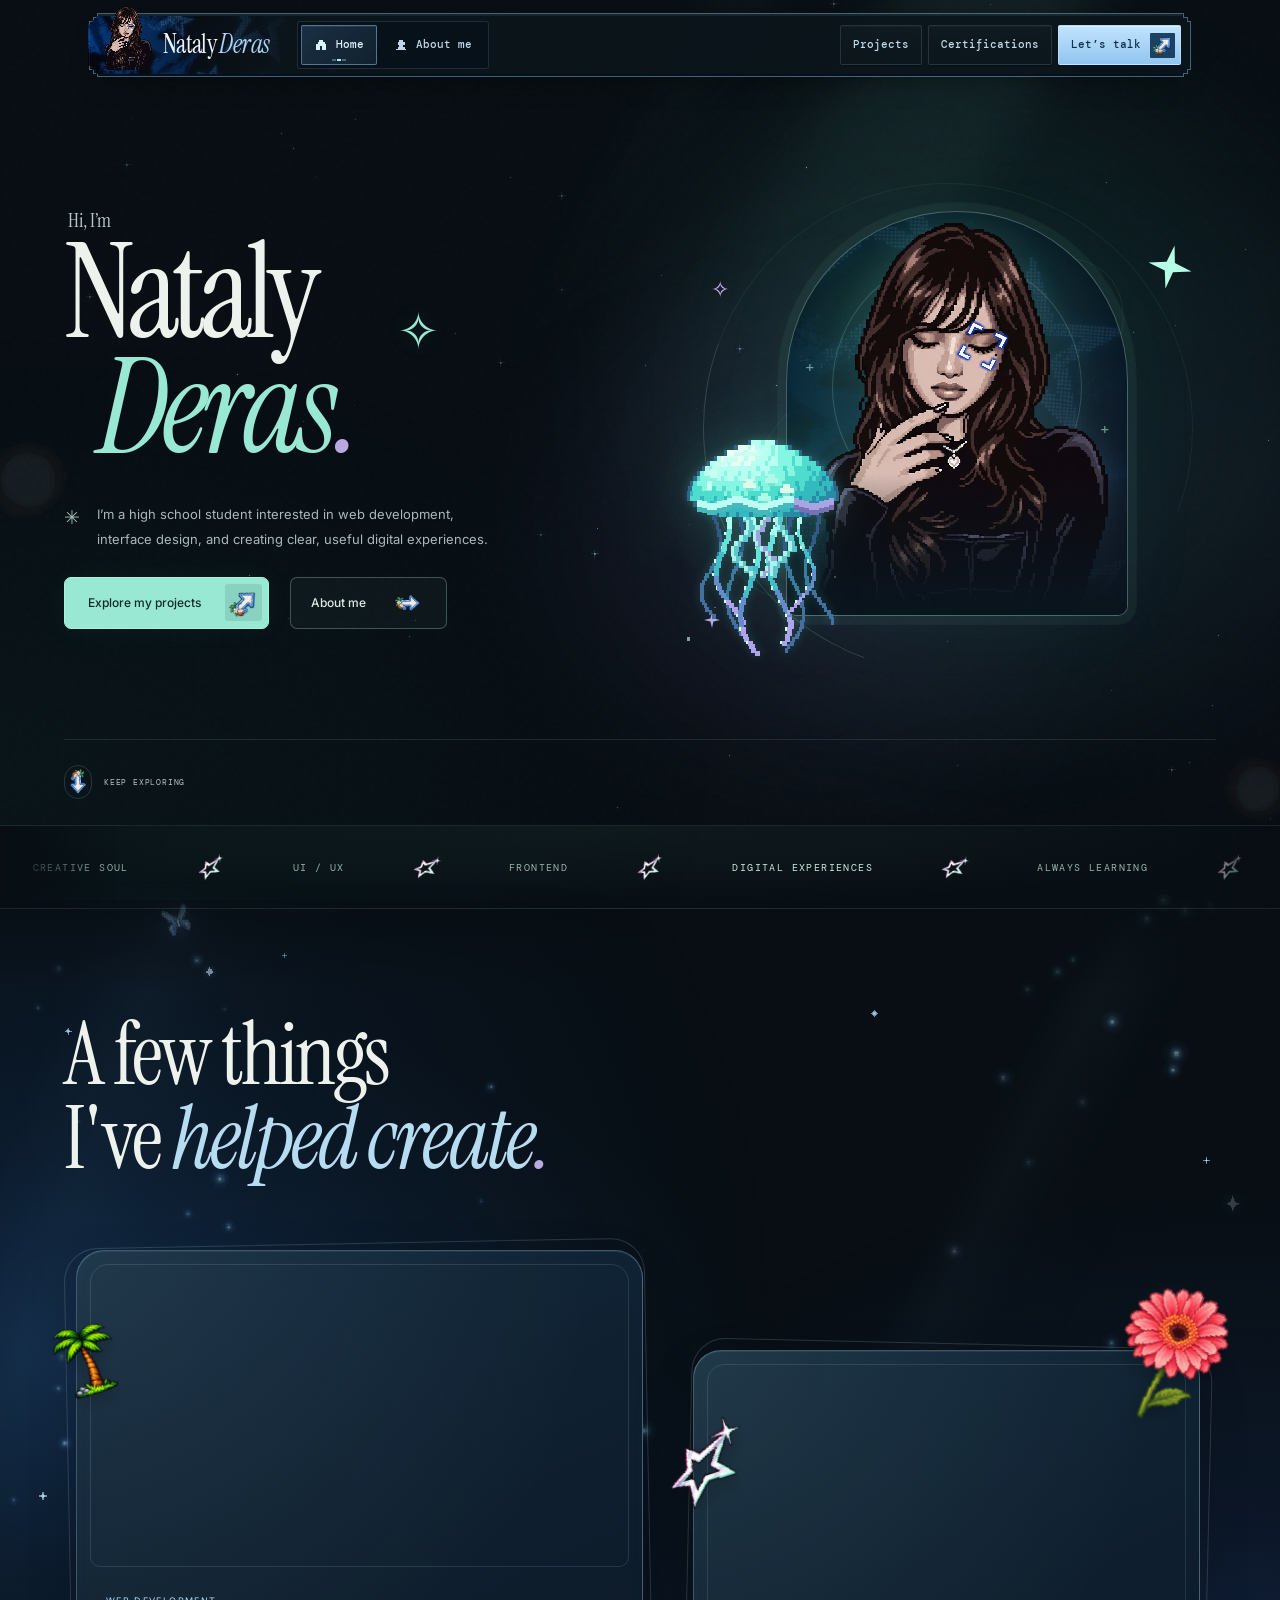
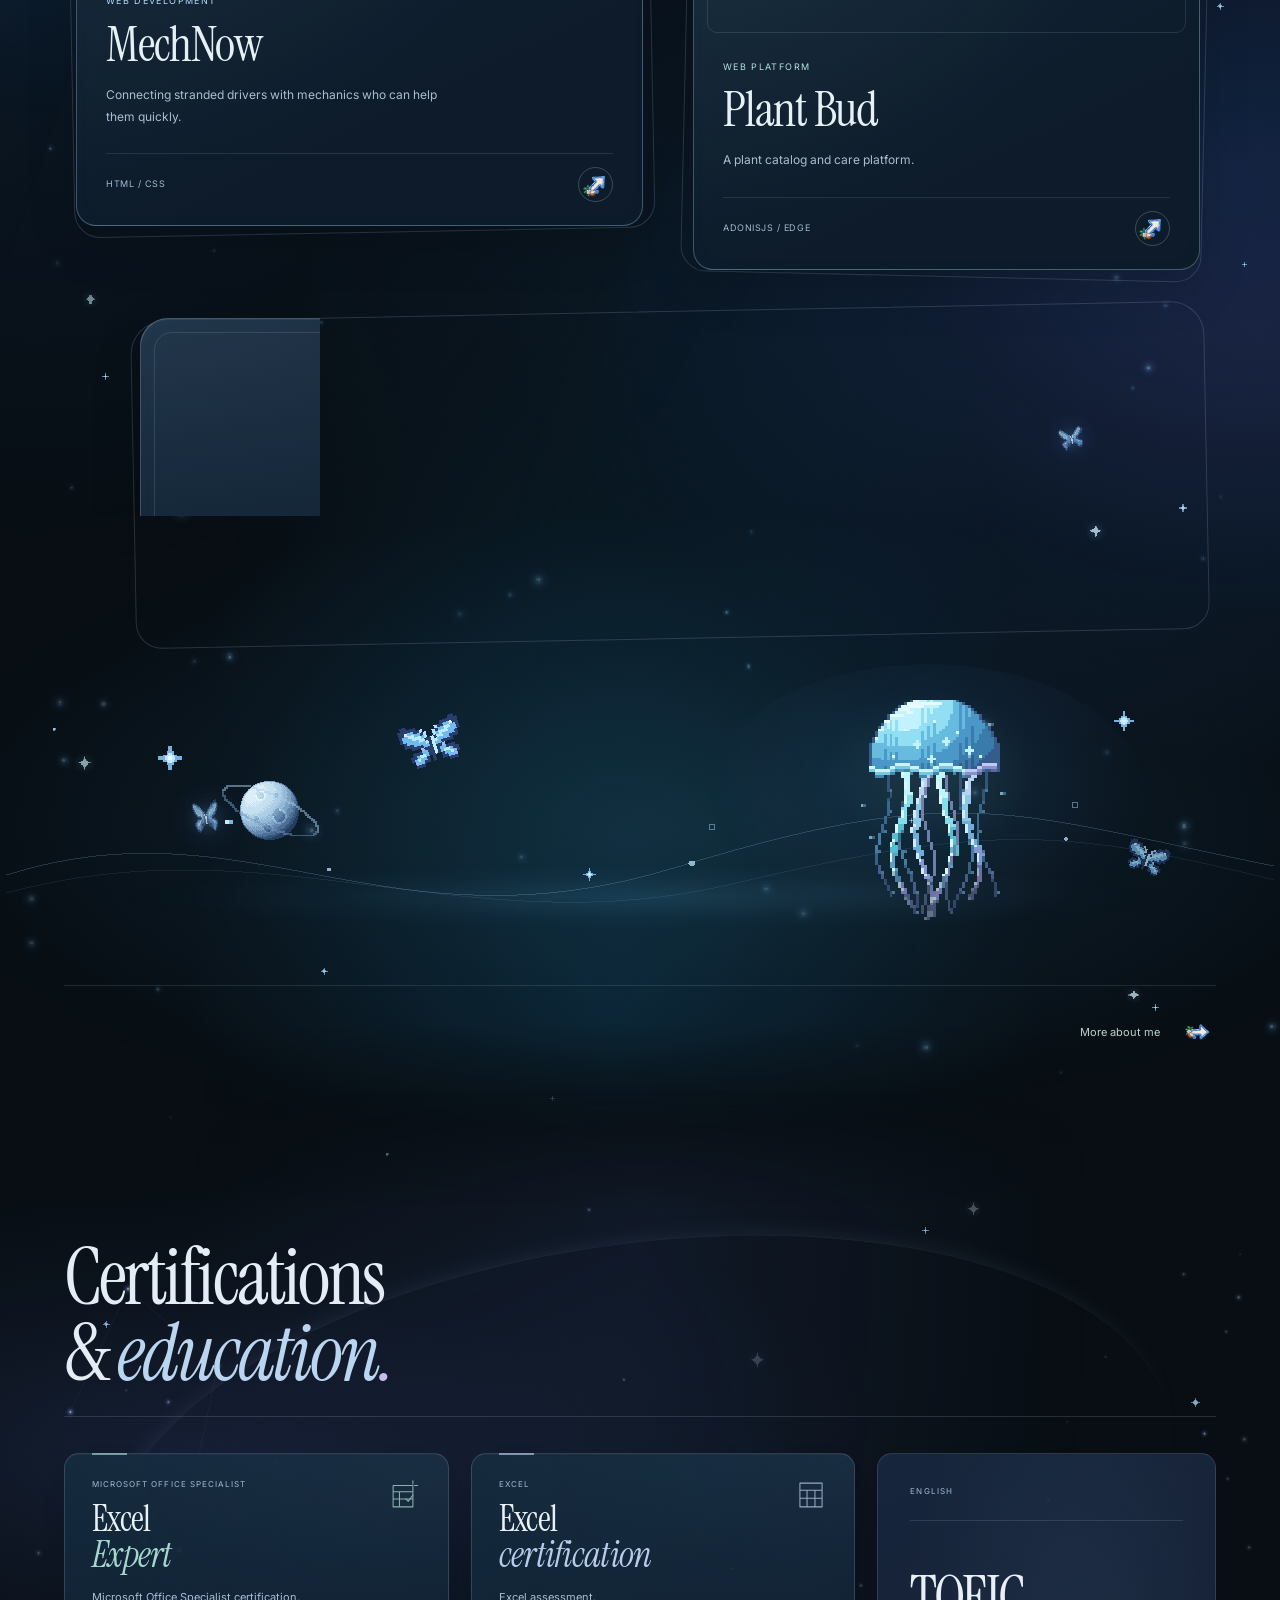
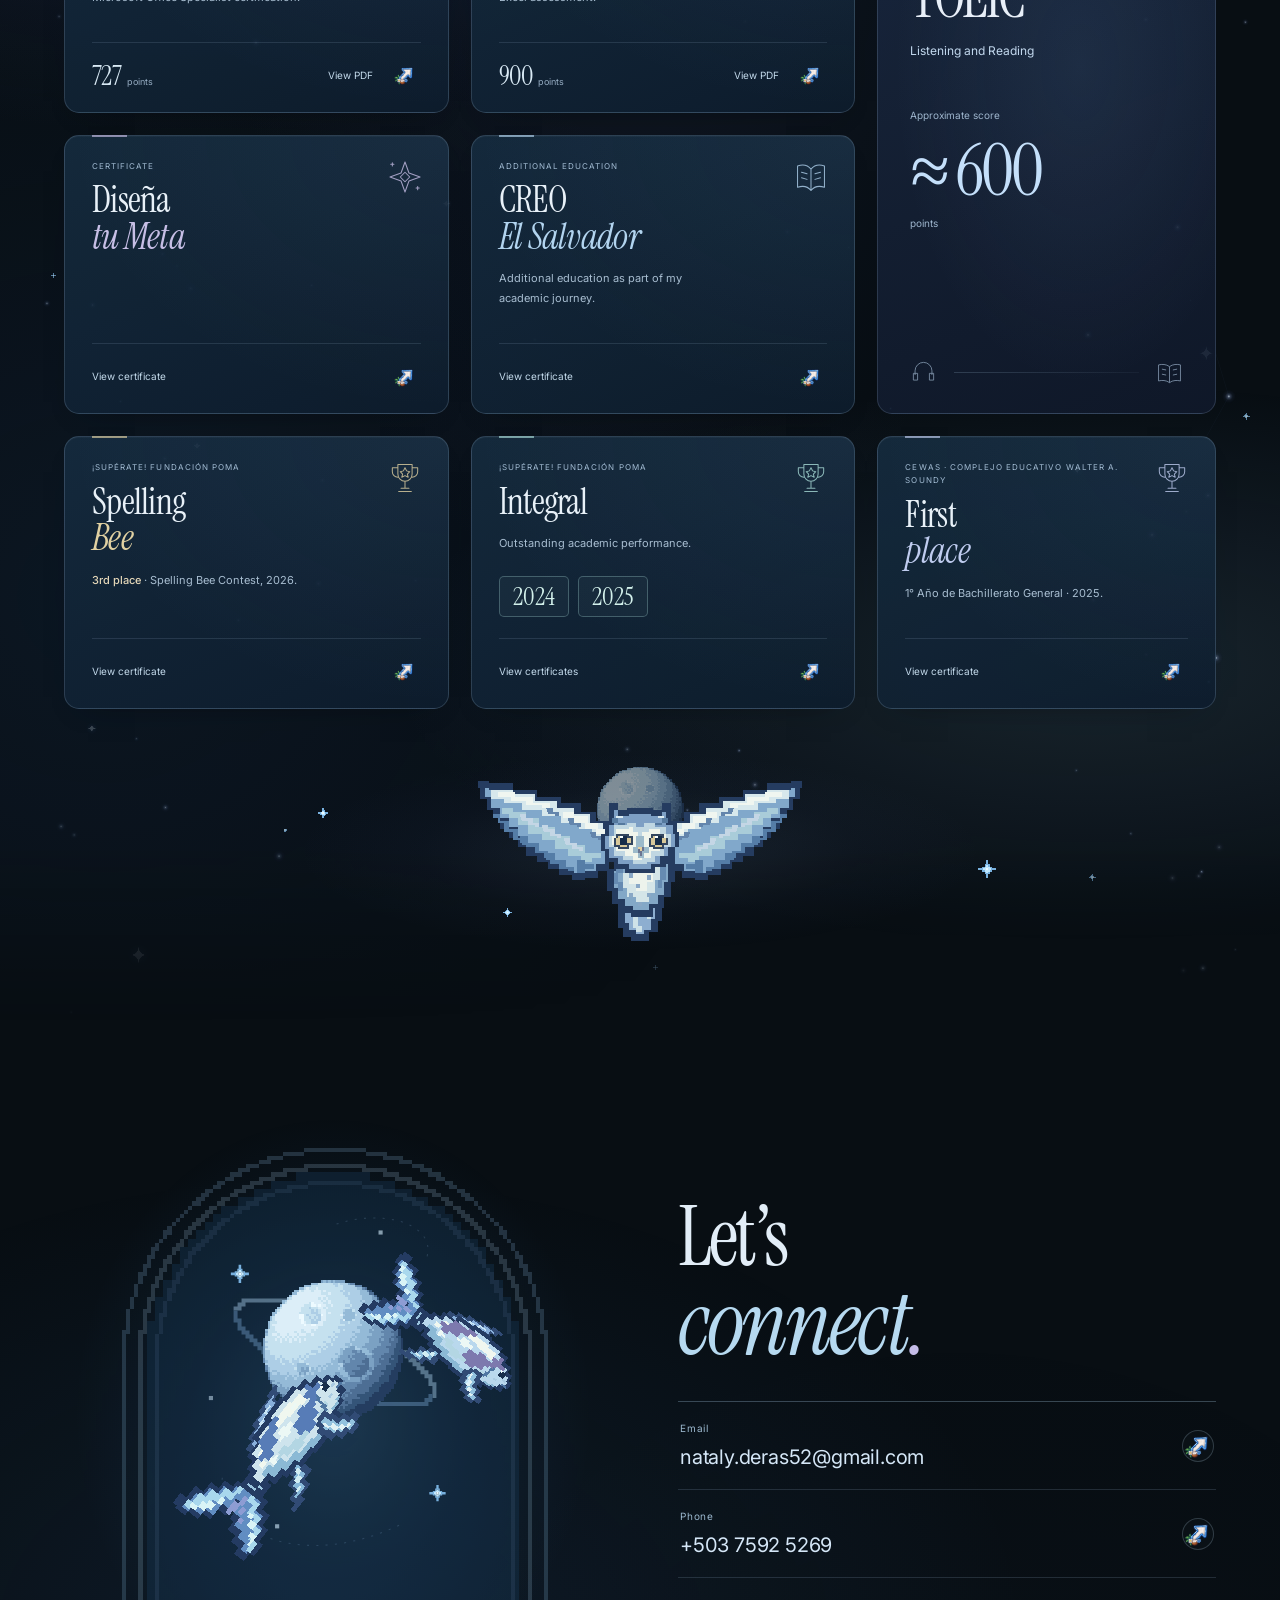
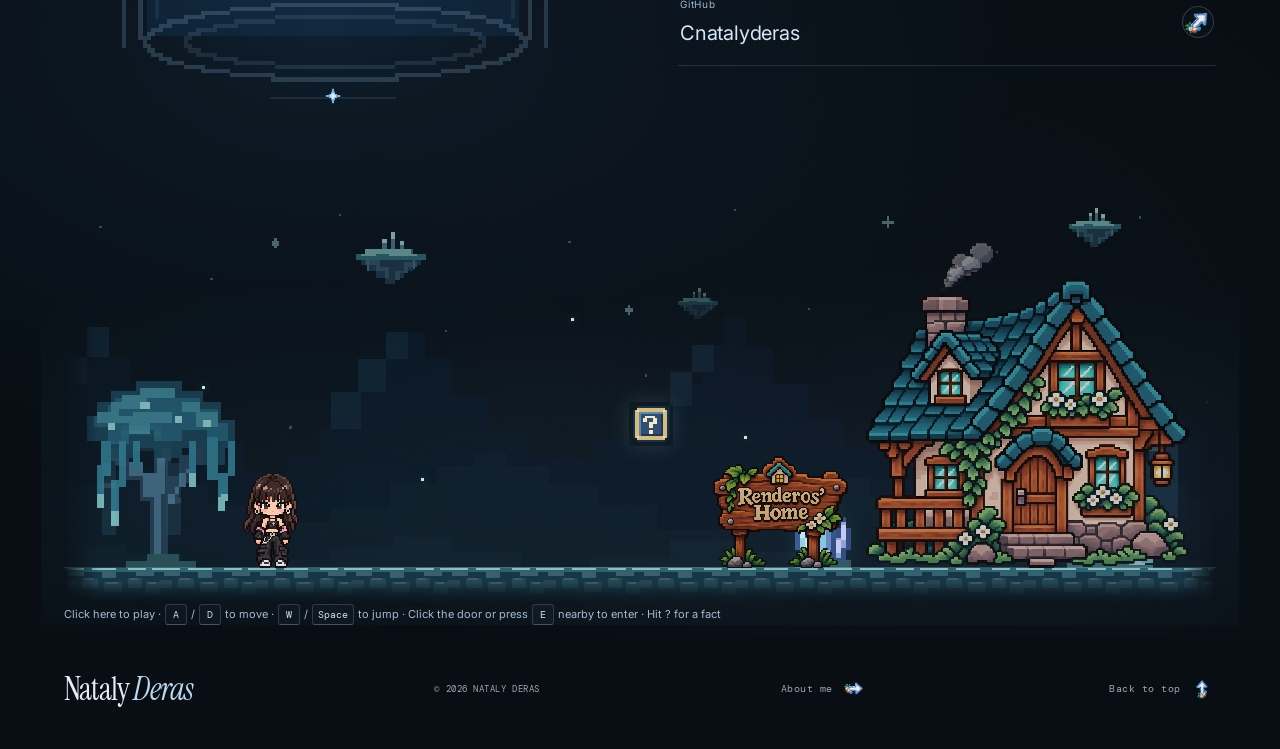
==== index.html @ a867de95 "First Version" ====
<!DOCTYPE html>
<html lang="en">
    <head>
        <meta charset="UTF-8">
        <meta name="viewport" content="width=device-width, initial-scale=1.0">
        <meta name="description" content="Nataly Deras’s creative universe. Web development, interface design, and a curiosity that keeps growing.">
        <meta name="theme-color" content="#080e13">
        <title>Nataly Deras</title>
        <link rel="icon" href="assets/favicon.png" type="image/png">
        <link rel="preconnect" href="https://fonts.googleapis.com">
        <link rel="preconnect" href="https://fonts.gstatic.com" crossorigin>
        <link href="https://fonts.googleapis.com/css2?family=DM+Mono:wght@400;500&family=Instrument+Serif:ital@0;1&family=Inter:wght@400;500;600;700&family=Space+Grotesk:wght@400;500;600&display=swap" rel="stylesheet">
        <link rel="stylesheet" href="style.css">
        <link rel="stylesheet" href="styles/home.css">
        <link rel="stylesheet" href="styles/navigation.css">
        <link rel="stylesheet" href="styles/sections.css">
        <link rel="stylesheet" href="styles/projects.css">
        <link rel="stylesheet" href="styles/project-atmosphere.css">
        <link rel="stylesheet" href="styles/certifications.css">
        <link rel="stylesheet" href="styles/contact.css">
        <link rel="stylesheet" href="styles/pixel-worlds.css">
        <link rel="stylesheet" href="styles/contact-character.css">
        <link rel="stylesheet" href="styles/arrows.css">
        <link rel="stylesheet" href="styles/cursor.css">
        <script src="scripts/main.js" defer></script>
        <script src="scripts/contact.js" defer></script>
        <script src="scripts/contact-character.js" defer></script>
        <script src="scripts/ambient.js" defer></script>
        <script src="scripts/jellyfish.js" defer></script>
        <script src="scripts/projects.js" defer></script>
        <script src="scripts/project-atmosphere.js" defer></script>
        <script src="scripts/certifications.js" defer></script>
        <script src="scripts/certificate-atmosphere.js" defer></script>
    </head>
    <body>
        <a class="skip-link" href="#main-content">Skip to content</a>
        <div class="site-background" aria-hidden="true">
            <div class="background-halo"></div>
            <svg class="background-coconut coconut-bg-left" viewBox="0 0 120 105" aria-hidden="true" focusable="false">
                <g transform="rotate(-18 60 52)">
                    <path d="M15 56 C15 29 34 10 59 10 C85 10 105 31 105 56 C105 78 85 94 60 94 C35 94 15 78 15 56Z" fill="#6d402d" stroke="#211b20" stroke-width="5"/>
                    <path d="M22 55 C22 33 38 17 59 17 C81 17 98 34 98 55 C98 73 81 87 60 87 C39 87 22 73 22 55Z" fill="#9a6040"/>
                    <path d="M39 25 L47 21 L45 31 L36 36Z M70 19 L78 25 L70 31 L64 24Z M29 52 L38 47 L39 58 L30 62Z M73 72 L84 65 L86 75 L76 81Z" fill="#b47a51" opacity=".62"/>
                    <path d="M46 30 C57 21 77 25 85 40 C93 54 85 72 72 79 C59 86 43 77 37 63 C31 49 35 38 46 30Z" fill="#f2eee1" stroke="#d2c9b8" stroke-width="4"/>
                    <path d="M49 35 C60 29 75 32 80 43 C86 54 79 67 69 73 C58 79 46 70 42 60 C38 50 41 40 49 35Z" fill="#fffdf6"/>
                    <path d="M50 37 C58 33 65 33 71 36" fill="none" stroke="#ffffff" stroke-width="3" stroke-linecap="round" opacity=".8"/>
                </g>
            </svg>
            <svg class="background-coconut coconut-bg-right" viewBox="0 0 120 105" aria-hidden="true" focusable="false">
                <g transform="rotate(16 60 52)">
                    <path d="M15 56 C15 29 34 10 59 10 C85 10 105 31 105 56 C105 78 85 94 60 94 C35 94 15 78 15 56Z" fill="#65402f" stroke="#211b20" stroke-width="5"/>
                    <path d="M22 55 C22 33 38 17 59 17 C81 17 98 34 98 55 C98 73 81 87 60 87 C39 87 22 73 22 55Z" fill="#8f563a"/>
                    <path d="M32 35 L42 26 L43 37 L34 43Z M76 23 L84 31 L77 37 L69 29Z M28 61 L38 55 L39 66 L31 70Z M65 73 L75 67 L80 76 L70 81Z" fill="#b1784e" opacity=".58"/>
                    <path d="M46 30 C57 21 77 25 85 40 C93 54 85 72 72 79 C59 86 43 77 37 63 C31 49 35 38 46 30Z" fill="#e8e4d9" stroke="#c7c0b4" stroke-width="4"/>
                    <path d="M49 35 C60 29 75 32 80 43 C86 54 79 67 69 73 C58 79 46 70 42 60 C38 50 41 40 49 35Z" fill="#fbfaf5"/>
                    <path d="M50 37 C58 33 65 33 71 36" fill="none" stroke="#ffffff" stroke-width="3" stroke-linecap="round" opacity=".8"/>
                </g>
            </svg>
        </div>
        <header class="navbar">
            <nav class="nav-inner" aria-label="Main navigation">
                <a href="#home" class="logo" aria-label="Nataly Deras, home">
                    <span class="logo-portrait"><img src="assets/navbar.png" alt="" width="52" height="52"></span>
                    <span class="logo-type">Nataly <span class="brand-surname">Deras</span></span>
                </a>
                <div class="nav-pages" role="group" aria-label="Main pages">
                    <a href="./index.html#home" aria-current="page"><svg viewBox="0 0 24 24" width="14" height="14" fill="currentColor" shape-rendering="crispEdges" aria-hidden="true"><path d="M3 10h3V7h3V4h6v3h3v3h3v11h-7v-7h-4v7H3Z"/></svg>Home</a>
                    <a href="./about.html#about"><svg viewBox="0 0 24 24" width="14" height="14" fill="currentColor" shape-rendering="crispEdges" aria-hidden="true"><path d="M9 3h6v3h3v6h-3v3H9v-3H6V6h3ZM6 15h12v3h3v3H3v-3h3Z"/></svg>About me</a>
                </div>
                <button class="menu-toggle" type="button" aria-expanded="false" aria-controls="navigation-links" aria-label="Open section menu">
                    <span class="menu-label">Explore</span><span class="menu-icon" aria-hidden="true"><span></span><span></span></span>
                </button>
                <div class="nav-links" id="navigation-links">
                    <a href="#projects">Projects</a>
                    <a href="#certifications">Certifications</a>
                    <a href="#contact" class="nav-contact">Let’s talk <span aria-hidden="true"><img class="site-arrow site-arrow--ne" src="assets/arrow.png" alt="" aria-hidden="true" width="36" height="36" decoding="async"></span></a>
                </div>
            </nav>
            <span class="nav-progress" aria-hidden="true"></span>
        </header>
        <main id="main-content">
            <section id="home" class="hero" aria-labelledby="hero-title">
                <div class="hero-atmosphere" aria-hidden="true">
                    <div class="hero-aura aura-teal"></div>
                    <div class="hero-aura aura-violet"></div>
                    <div class="light-beam beam-one"></div>
                    <div class="light-beam beam-two"></div>
                    <div class="cursor-light"></div>
                    <canvas class="ambient-canvas"></canvas>
                </div>
                <div class="hero-container">
                    <div class="hero-content">
                        <p class="hero-greeting">Hi, I’m</p>
                        <h1 class="hero-title" id="hero-title"><span class="hero-first-name">Nataly</span><span class="hero-last-name">Deras<span class="name-period">.</span></span></h1>
                        <div class="hero-intro">
                            <span class="intro-marker" aria-hidden="true">✳</span>
                            <p class="hero-description">I’m a high school student interested in web development, interface design, and creating clear, useful digital experiences.</p>
                        </div>
                        <div class="hero-actions">
                            <a href="#projects" class="button button-primary">Explore my projects <span class="button-arrow" aria-hidden="true"><img class="site-arrow site-arrow--ne" src="assets/arrow.png" alt="" aria-hidden="true" width="36" height="36" decoding="async"></span></a>
                            <a href="./about.html#about" class="button button-secondary">About me <span aria-hidden="true"><img class="site-arrow site-arrow--right" src="assets/arrow.png" alt="" aria-hidden="true" width="36" height="36" decoding="async"></span></a>
                        </div>
                    </div>
                    <div class="hero-visual">
                        <div class="portrait-orbit orbit-outer" aria-hidden="true"></div>
                        <div class="portrait-orbit orbit-inner" aria-hidden="true"></div>
                        <div class="portrait-portal">
                            <div class="portal-texture" aria-hidden="true"></div>
                            <div class="portal-halo" aria-hidden="true"></div>
                            <span class="portal-cross cross-one" aria-hidden="true">+</span>
                            <span class="portal-cross cross-two" aria-hidden="true">+</span>
                            <img class="hero-portrait" src="assets/navbar.png" alt="Pixel art illustration of Nataly" width="480" height="480" fetchpriority="high">
                        </div>
                        <span class="orbit-spark spark-one" aria-hidden="true"></span>
                        <span class="orbit-spark spark-two" aria-hidden="true"></span>
                        <span class="tiny-star" aria-hidden="true">✧</span>
                        <div class="living-jellyfish" role="img" aria-label="Glowing pixel art jellyfish with an animated bell and tentacles">
                            <div class="jellyfish-halo" aria-hidden="true"></div>
                            <canvas class="jellyfish-canvas" width="112" height="156" aria-hidden="true"></canvas>
                        </div>
                    </div>
                </div>
                <div class="hero-bottom">
                    <a class="scroll-cue" href="#projects"><span class="scroll-icon" aria-hidden="true"><img class="site-arrow site-arrow--down" src="assets/arrow.png" alt="" aria-hidden="true" width="36" height="36" decoding="async"></span> KEEP EXPLORING</a>
                </div>
            </section>
            <div class="marquee" aria-label="Creativity, interface design, development, and digital experiences">
                <div class="marquee-track" aria-hidden="true">
                    <div class="marquee-item"><span>CREATIVE SOUL</span><img class="marquee-decoration" src="assets/Decoration/rockSTAR.png" alt="" width="34" height="34" decoding="async"><span>UI / UX</span><img class="marquee-decoration" src="assets/Decoration/rockSTAR.png" alt="" width="34" height="34" decoding="async"><span>FRONTEND</span><img class="marquee-decoration" src="assets/Decoration/rockSTAR.png" alt="" width="34" height="34" decoding="async"><span class="marquee-accent">DIGITAL EXPERIENCES</span><img class="marquee-decoration" src="assets/Decoration/rockSTAR.png" alt="" width="34" height="34" decoding="async"><span>ALWAYS LEARNING</span><img class="marquee-decoration" src="assets/Decoration/rockSTAR.png" alt="" width="34" height="34" decoding="async"></div>
                    <div class="marquee-item"><span>CREATIVE SOUL</span><img class="marquee-decoration" src="assets/Decoration/rockSTAR.png" alt="" width="34" height="34" decoding="async"><span>UI / UX</span><img class="marquee-decoration" src="assets/Decoration/rockSTAR.png" alt="" width="34" height="34" decoding="async"><span>FRONTEND</span><img class="marquee-decoration" src="assets/Decoration/rockSTAR.png" alt="" width="34" height="34" decoding="async"><span class="marquee-accent">DIGITAL EXPERIENCES</span><img class="marquee-decoration" src="assets/Decoration/rockSTAR.png" alt="" width="34" height="34" decoding="async"><span>ALWAYS LEARNING</span><img class="marquee-decoration" src="assets/Decoration/rockSTAR.png" alt="" width="34" height="34" decoding="async"></div>
                </div>
            </div>
            <section id="projects" class="section projects-section" aria-labelledby="projects-title">
                <div class="projects-enchantment" aria-hidden="true">
                    <div class="magic-aurora magic-aurora--blue"></div><div class="magic-aurora magic-aurora--violet"></div><div class="magic-aurora magic-aurora--aqua"></div>
                    <div class="magic-lightshaft magic-lightshaft--one"></div><div class="magic-lightshaft magic-lightshaft--two"></div>
                    <canvas class="projects-magic-canvas"></canvas>
                    <div class="magic-starfield"><i class="magic-star" style="--star-x:5%;--star-y:8%;--star-size:8px;--star-delay:-0s"></i><i class="magic-star" style="--star-x:22%;--star-y:4%;--star-size:5px;--star-delay:-0.7s"></i><i class="magic-star" style="--star-x:68%;--star-y:7%;--star-size:9px;--star-delay:-1.4s"></i><i class="magic-star" style="--star-x:94%;--star-y:15%;--star-size:7px;--star-delay:-2.0999999999999996s"></i><i class="magic-star" style="--star-x:48%;--star-y:20%;--star-size:6px;--star-delay:-2.8s"></i><i class="magic-star" style="--star-x:3%;--star-y:33%;--star-size:10px;--star-delay:-3.5s"></i><i class="magic-star" style="--star-x:95%;--star-y:39%;--star-size:8px;--star-delay:-4.199999999999999s"></i><i class="magic-star" style="--star-x:49%;--star-y:46%;--star-size:6px;--star-delay:-4.8999999999999995s"></i><i class="magic-star" style="--star-x:8%;--star-y:59%;--star-size:7px;--star-delay:-5.6s"></i><i class="magic-star" style="--star-x:92%;--star-y:66%;--star-size:10px;--star-delay:-6.3s"></i><i class="magic-star" style="--star-x:4%;--star-y:78%;--star-size:6px;--star-delay:-7s"></i><i class="magic-star" style="--star-x:71%;--star-y:83%;--star-size:5px;--star-delay:-7.699999999999999s"></i><i class="magic-star" style="--star-x:25%;--star-y:91%;--star-size:8px;--star-delay:-8.399999999999999s"></i><i class="magic-star" style="--star-x:90%;--star-y:93%;--star-size:7px;--star-delay:-9.1s"></i><i class="magic-star" style="--star-x:43%;--star-y:98%;--star-size:5px;--star-delay:-9.799999999999999s"></i><i class="magic-star" style="--star-x:97%;--star-y:53%;--star-size:5px;--star-delay:-10.5s"></i></div>
                </div>
                <div class="projects-intro">
                    <div class="projects-heading">
                        <h2 id="projects-title">A few things<br>I've <em>helped create<span>.</span></em></h2>
                    </div>
                </div>
                <div class="projects-gallery">
                    <article class="project-card project-card--mechnow" data-project="mechnow">
                        <a class="project-card-link" href="#project-mechnow" data-project-open="mechnow" aria-haspopup="dialog" aria-controls="project-dialog" aria-label="Explore MechNow">
                            <div class="project-card-cover"><img src="assets/thumbnails/MechNow.png" alt="MechNow project cover" width="1672" height="941" loading="lazy" decoding="async"></div>
                            <div class="project-card-copy">
                                <span class="project-card-category">WEB DEVELOPMENT</span>
                                <h3>MechNow</h3>
                                <p>Connecting stranded drivers with mechanics who can help them quickly.</p>
                                <div class="project-card-bottom"><span class="project-card-tags">HTML / CSS</span><span class="project-card-arrow" aria-hidden="true"><img class="site-arrow site-arrow--ne" src="assets/arrow.png" alt="" aria-hidden="true" width="36" height="36" decoding="async"></span></div>
                            </div>
                        </a>
                        <img class="project-decoration project-decoration--main" src="assets/Decoration/rockSTAR.png" alt="" width="1254" height="1254" loading="lazy" decoding="async" aria-hidden="true">
                        <img class="project-decoration project-decoration--extra" src="assets/Decoration/Butterfly.png" alt="" width="1024" height="1024" loading="lazy" decoding="async" aria-hidden="true">
                    </article>
                    <article class="project-card project-card--plantbud" data-project="plantbud">
                        <a class="project-card-link" href="#project-plantbud" data-project-open="plantbud" aria-haspopup="dialog" aria-controls="project-dialog" aria-label="Explore PLANT BUD">
                            <div class="project-card-cover"><img src="assets/thumbnails/plant-bud.png" alt="Plant Bud project cover" width="1672" height="941" loading="lazy" decoding="async"></div>
                            <div class="project-card-copy">
                                <span class="project-card-category">WEB PLATFORM</span>
                                <h3>Plant Bud</h3>
                                <p>A plant catalog and care platform.</p>
                                <div class="project-card-bottom"><span class="project-card-tags">ADONISJS / EDGE</span><span class="project-card-arrow" aria-hidden="true"><img class="site-arrow site-arrow--ne" src="assets/arrow.png" alt="" aria-hidden="true" width="36" height="36" decoding="async"></span></div>
                            </div>
                        </a>
                        <img class="project-decoration project-decoration--main" src="assets/Decoration/Tulip.png" alt="" width="1254" height="1254" loading="lazy" decoding="async" aria-hidden="true">
                        <img class="project-decoration project-decoration--extra" src="assets/Decoration/Coconut.png" alt="" width="1024" height="1024" loading="lazy" decoding="async" aria-hidden="true">

                    </article>
                    <article class="project-card project-card--student-service" data-project="student-service">
                        <a class="project-card-link" href="#project-student-service" data-project-open="student-service" aria-haspopup="dialog" aria-controls="project-dialog" aria-label="Explore STUDENT SERVICE">
                            <div class="project-card-cover"><img src="assets/thumbnails/servicio-social.png" alt="Student Service project cover" width="1671" height="941" loading="lazy" decoding="async"></div>
                            <div class="project-card-copy">
                                <span class="project-card-category">SCHOOL PARTICIPATION</span>
                                <h3>Student Service</h3>
                                <p>Support for school activities and participation representing the school.</p>
                                <div class="project-card-bottom"><span class="project-card-tags">RESPONSIBILITY / TEAMWORK</span><span class="project-card-arrow" aria-hidden="true"><img class="site-arrow site-arrow--ne" src="assets/arrow.png" alt="" aria-hidden="true" width="36" height="36" decoding="async"></span></div>
                            </div>
                        </a>
                        <img class="project-decoration project-decoration--main" src="assets/Decoration/Coffee.png" alt="" width="1254" height="1254" loading="lazy" decoding="async" aria-hidden="true">
                        <img class="project-decoration project-decoration--extra" src="assets/Decoration/Shooky.png" alt="" width="1254" height="1254" loading="lazy" decoding="async" aria-hidden="true">
                    </article>
                </div>
                <div class="projects-tide-scene" aria-hidden="true">
                    <div class="tide-moon-halo"></div><div class="tide-pearl-moon"></div><div class="tide-water-glow"></div>
                    <svg class="tide-butterfly tide-butterfly--near" viewBox="0 0 110 90" fill="none" shape-rendering="crispEdges">
<g class="butterfly-wing butterfly-wing--left"><path d="M55 40H50V30H45V20H35V15H20V10H10V15H5V35H10V45H20V50H35V55H20V60H15V70H20V80H35V75H45V65H50V55H55Z" fill="#283e6e"/>
<path d="M50 40H45V30H40V25H30V20H15V25H10V35H15V40H25V45H40V50H50ZM45 55H35V60H25V65H20V70H25V75H35V70H40V65H45Z" fill="#72b9ed"/>
<path d="M40 30H30V25H20V30H25V35H35V40H45V45H50V40H45V35H40ZM40 60H30V65H25V70H30V65H40Z" fill="#b7edff"/>
<rect x="15" y="20" width="5" height="5" fill="#dcefff"/><rect x="20" y="70" width="5" height="5" fill="#9cacf1"/><rect x="35" y="50" width="5" height="5" fill="#a5b9f4"/></g><g class="butterfly-wing butterfly-wing--right"><g transform="translate(110 0) scale(-1 1)"><path d="M55 40H50V30H45V20H35V15H20V10H10V15H5V35H10V45H20V50H35V55H20V60H15V70H20V80H35V75H45V65H50V55H55Z" fill="#283e6e"/>
<path d="M50 40H45V30H40V25H30V20H15V25H10V35H15V40H25V45H40V50H50ZM45 55H35V60H25V65H20V70H25V75H35V70H40V65H45Z" fill="#72b9ed"/>
<path d="M40 30H30V25H20V30H25V35H35V40H45V45H50V40H45V35H40ZM40 60H30V65H25V70H30V65H40Z" fill="#b7edff"/>
<rect x="15" y="20" width="5" height="5" fill="#dcefff"/><rect x="20" y="70" width="5" height="5" fill="#9cacf1"/><rect x="35" y="50" width="5" height="5" fill="#a5b9f4"/></g></g>
<path d="M50 35H60V65H55V75H50Z" fill="#263f6c"/><rect x="55" y="35" width="5" height="30" fill="#c3eeff"/>
<path d="M45 25H50V35H45ZM40 20H45V25H40ZM60 25H65V35H60ZM65 20H70V25H65Z" fill="#b7e0ff"/>
</svg>
                    <svg class="tide-butterfly tide-butterfly--far" viewBox="0 0 110 90" fill="none" shape-rendering="crispEdges">
<g class="butterfly-wing butterfly-wing--left"><path d="M55 40H50V30H45V20H35V15H20V10H10V15H5V35H10V45H20V50H35V55H20V60H15V70H20V80H35V75H45V65H50V55H55Z" fill="#283e6e"/>
<path d="M50 40H45V30H40V25H30V20H15V25H10V35H15V40H25V45H40V50H50ZM45 55H35V60H25V65H20V70H25V75H35V70H40V65H45Z" fill="#72b9ed"/>
<path d="M40 30H30V25H20V30H25V35H35V40H45V45H50V40H45V35H40ZM40 60H30V65H25V70H30V65H40Z" fill="#b7edff"/>
<rect x="15" y="20" width="5" height="5" fill="#dcefff"/><rect x="20" y="70" width="5" height="5" fill="#9cacf1"/><rect x="35" y="50" width="5" height="5" fill="#a5b9f4"/></g><g class="butterfly-wing butterfly-wing--right"><g transform="translate(110 0) scale(-1 1)"><path d="M55 40H50V30H45V20H35V15H20V10H10V15H5V35H10V45H20V50H35V55H20V60H15V70H20V80H35V75H45V65H50V55H55Z" fill="#283e6e"/>
<path d="M50 40H45V30H40V25H30V20H15V25H10V35H15V40H25V45H40V50H50ZM45 55H35V60H25V65H20V70H25V75H35V70H40V65H45Z" fill="#72b9ed"/>
<path d="M40 30H30V25H20V30H25V35H35V40H45V45H50V40H45V35H40ZM40 60H30V65H25V70H30V65H40Z" fill="#b7edff"/>
<rect x="15" y="20" width="5" height="5" fill="#dcefff"/><rect x="20" y="70" width="5" height="5" fill="#9cacf1"/><rect x="35" y="50" width="5" height="5" fill="#a5b9f4"/></g></g>
<path d="M50 35H60V65H55V75H50Z" fill="#263f6c"/><rect x="55" y="35" width="5" height="30" fill="#c3eeff"/>
<path d="M45 25H50V35H45ZM40 20H45V25H40ZM60 25H65V35H60ZM65 20H70V25H65Z" fill="#b7e0ff"/>
</svg>
                    <svg class="tide-current" viewBox="0 0 1000 150" fill="none" preserveAspectRatio="none"><path d="M-50 90C160 5 280 180 530 82S820 20 1050 80"/><path d="M-50 110C180 30 350 170 580 100S870 40 1050 95"/><circle cx="230" cy="84" r="2"/><circle cx="545" cy="77" r="3"/><circle cx="870" cy="50" r="2"/></svg>
                    <span class="tide-star tide-star--one">✧</span><span class="tide-star tide-star--two">✦</span><span class="tide-star tide-star--three">✧</span>
                    <svg xmlns="http://www.w3.org/2000/svg" class="tide-jelly" viewBox="0 0 240 340" fill="none" shape-rendering="crispEdges" aria-hidden="true">
  <!-- Four-unit pixel grid, discrete shading and independent animation layers. -->
  <g class="tide-jelly-ribbons">
    <g class="tide-jelly-ribbon--back"><g class="tide-jelly-tendril tide-jelly-tendril--1"><path fill="#315579" d="M56 124h4v4h-4Z M56 128h4v4h-4Z M56 132h4v4h-4Z M56 136h4v4h-4Z M56 140h4v4h-4Z M56 144h4v4h-4Z M56 148h4v4h-4Z M56 152h4v4h-4Z M60 156h4v4h-4Z M60 160h4v4h-4Z M56 164h4v4h-4Z"/><path fill="#6a9fc1" d="M60 124h4v4h-4Z M60 152h4v4h-4Z M60 180h4v4h-4Z M52 208h4v4h-4Z M44 236h4v4h-4Z M48 264h4v4h-4Z M64 292h4v4h-4Z" opacity="0.65"/><path fill="#37698d" d="M56 168h4v4h-4Z M56 172h4v4h-4Z M56 176h4v4h-4Z M56 180h4v4h-4Z M56 184h4v4h-4Z M52 188h4v4h-4Z M52 192h4v4h-4Z M52 196h4v4h-4Z M48 200h4v4h-4Z M48 204h4v4h-4Z M48 208h4v4h-4Z"/><path fill="#467ca1" d="M44 212h4v4h-4Z M44 216h4v4h-4Z M44 220h4v4h-4Z M44 224h4v4h-4Z M40 228h4v4h-4Z M40 232h4v4h-4Z M40 236h4v4h-4Z"/><path fill="#467ca1" d="M40 240h4v4h-4Z M40 244h4v4h-4Z M40 248h4v4h-4Z M40 252h4v4h-4Z" opacity="0.7"/><path fill="#5e75ad" d="M44 256h4v4h-4Z M44 260h4v4h-4Z M44 264h4v4h-4Z M48 268h4v4h-4Z M48 272h4v4h-4Z" opacity="0.7"/><path fill="#5e75ad" d="M52 276h4v4h-4Z M52 280h4v4h-4Z M56 284h4v4h-4Z M56 288h4v4h-4Z M60 292h4v4h-4Z M60 296h4v4h-4Z" opacity="0.45"/></g><g class="tide-jelly-tendril tide-jelly-tendril--2"><path fill="#315579" d="M84 124h4v4h-4Z M84 128h4v4h-4Z M84 132h4v4h-4Z M84 136h4v4h-4Z M84 140h4v4h-4Z M80 144h4v4h-4Z M80 148h4v4h-4Z M80 152h4v4h-4Z M80 156h4v4h-4Z M80 160h4v4h-4Z M80 164h4v4h-4Z M76 168h4v4h-4Z M76 172h4v4h-4Z"/><path fill="#6a9fc1" d="M88 124h4v4h-4Z M84 152h4v4h-4Z M80 180h4v4h-4Z M76 208h4v4h-4Z M80 236h4v4h-4Z M88 264h4v4h-4Z M96 292h4v4h-4Z M96 320h4v4h-4Z" opacity="0.65"/><path fill="#37698d" d="M76 176h4v4h-4Z M76 180h4v4h-4Z M76 184h4v4h-4Z M72 188h4v4h-4Z M72 192h4v4h-4Z M72 196h4v4h-4Z M72 200h4v4h-4Z M72 204h4v4h-4Z M72 208h4v4h-4Z M72 212h4v4h-4Z M72 216h4v4h-4Z M72 220h4v4h-4Z"/><path fill="#467ca1" d="M72 224h4v4h-4Z M72 228h4v4h-4Z M72 232h4v4h-4Z M76 236h4v4h-4Z M76 240h4v4h-4Z M76 244h4v4h-4Z M80 248h4v4h-4Z M80 252h4v4h-4Z"/><path fill="#467ca1" d="M80 256h4v4h-4Z M84 260h4v4h-4Z M84 264h4v4h-4Z M88 268h4v4h-4Z M88 272h4v4h-4Z" opacity="0.7"/><path fill="#5e75ad" d="M88 276h4v4h-4Z M92 280h4v4h-4Z M92 284h4v4h-4Z M92 288h4v4h-4Z M92 292h4v4h-4Z" opacity="0.7"/><path fill="#5e75ad" d="M96 296h4v4h-4Z M96 300h4v4h-4Z M96 304h4v4h-4Z M96 308h4v4h-4Z M96 312h4v4h-4Z M92 316h4v4h-4Z M92 320h4v4h-4Z" opacity="0.45"/></g><g class="tide-jelly-tendril tide-jelly-tendril--3"><path fill="#315579" d="M156 124h4v4h-4Z M156 128h4v4h-4Z M156 132h4v4h-4Z M156 136h4v4h-4Z M156 140h4v4h-4Z M156 144h4v4h-4Z M156 148h4v4h-4Z M156 152h4v4h-4Z M156 156h4v4h-4Z M156 160h4v4h-4Z M156 164h4v4h-4Z M156 168h4v4h-4Z M156 172h4v4h-4Z"/><path fill="#6a9fc1" d="M160 124h4v4h-4Z M160 152h4v4h-4Z M164 180h4v4h-4Z M168 208h4v4h-4Z M176 236h4v4h-4Z M172 264h4v4h-4Z M160 292h4v4h-4Z" opacity="0.65"/><path fill="#37698d" d="M156 176h4v4h-4Z M160 180h4v4h-4Z M160 184h4v4h-4Z M160 188h4v4h-4Z M160 192h4v4h-4Z M164 196h4v4h-4Z M164 200h4v4h-4Z M164 204h4v4h-4Z M164 208h4v4h-4Z M168 212h4v4h-4Z M168 216h4v4h-4Z M168 220h4v4h-4Z"/><path fill="#467ca1" d="M168 224h4v4h-4Z M172 228h4v4h-4Z M172 232h4v4h-4Z M172 236h4v4h-4Z M172 240h4v4h-4Z M172 244h4v4h-4Z M172 248h4v4h-4Z"/><path fill="#467ca1" d="M168 252h4v4h-4Z M168 256h4v4h-4Z M168 260h4v4h-4Z M168 264h4v4h-4Z M164 268h4v4h-4Z" opacity="0.7"/><path fill="#5e75ad" d="M164 272h4v4h-4Z M164 276h4v4h-4Z M160 280h4v4h-4Z M160 284h4v4h-4Z M156 288h4v4h-4Z" opacity="0.7"/><path fill="#5e75ad" d="M156 292h4v4h-4Z M152 296h4v4h-4Z M152 300h4v4h-4Z M148 304h4v4h-4Z M148 308h4v4h-4Z M148 312h4v4h-4Z M144 316h4v4h-4Z" opacity="0.45"/></g><g class="tide-jelly-tendril tide-jelly-tendril--4"><path fill="#315579" d="M192 124h4v4h-4Z M192 128h4v4h-4Z M192 132h4v4h-4Z M192 136h4v4h-4Z M192 140h4v4h-4Z M192 144h4v4h-4Z M192 148h4v4h-4Z M188 152h4v4h-4Z M188 156h4v4h-4Z M188 160h4v4h-4Z M188 164h4v4h-4Z"/><path fill="#6a9fc1" d="M196 124h4v4h-4Z M192 152h4v4h-4Z M188 180h4v4h-4Z M184 208h4v4h-4Z M188 236h4v4h-4Z M200 264h4v4h-4Z M208 292h4v4h-4Z" opacity="0.65"/><path fill="#37698d" d="M188 168h4v4h-4Z M184 172h4v4h-4Z M184 176h4v4h-4Z M184 180h4v4h-4Z M180 184h4v4h-4Z M180 188h4v4h-4Z M180 192h4v4h-4Z M180 196h4v4h-4Z M180 200h4v4h-4Z M180 204h4v4h-4Z M180 208h4v4h-4Z"/><path fill="#467ca1" d="M180 212h4v4h-4Z M180 216h4v4h-4Z M180 220h4v4h-4Z M180 224h4v4h-4Z M180 228h4v4h-4Z M184 232h4v4h-4Z M184 236h4v4h-4Z"/><path fill="#467ca1" d="M184 240h4v4h-4Z M188 244h4v4h-4Z M188 248h4v4h-4Z M192 252h4v4h-4Z" opacity="0.7"/><path fill="#5e75ad" d="M192 256h4v4h-4Z M196 260h4v4h-4Z M196 264h4v4h-4Z M200 268h4v4h-4Z M200 272h4v4h-4Z" opacity="0.7"/><path fill="#5e75ad" d="M200 276h4v4h-4Z M204 280h4v4h-4Z M204 284h4v4h-4Z M204 288h4v4h-4Z M204 292h4v4h-4Z M204 296h4v4h-4Z" opacity="0.45"/></g></g>
    <g class="tide-jelly-ribbon--front"><g class="tide-jelly-tendril tide-jelly-tendril--5"><path fill="#daf9ff" d="M76 120h4v4h-4Z M76 124h4v4h-4Z M76 128h4v4h-4Z M80 140h4v4h-4Z M80 144h4v4h-4Z M80 148h4v4h-4Z M80 160h4v4h-4Z M80 164h4v4h-4Z M80 168h4v4h-4Z M76 180h4v4h-4Z M76 184h4v4h-4Z M76 188h4v4h-4Z M68 200h4v4h-4Z M68 204h4v4h-4Z M68 208h4v4h-4Z M64 220h4v4h-4Z M60 224h4v4h-4Z M60 228h4v4h-4Z M60 240h4v4h-4Z M60 244h4v4h-4Z M60 248h4v4h-4Z M64 260h4v4h-4Z"/><path fill="#c0f4ff" d="M80 120h8v4h-8Z M80 124h8v4h-8Z M80 128h8v4h-8Z M76 132h12v4h-12Z M80 136h8v4h-8Z M84 140h4v4h-4Z M84 144h4v4h-4Z M84 148h4v4h-4Z M80 152h8v4h-8Z M80 156h12v4h-12Z"/><path fill="#84ddea" d="M84 160h8v4h-8Z M84 164h8v4h-8Z M84 168h8v4h-8Z M80 172h8v4h-8Z M76 176h8v4h-8Z M80 180h4v4h-4Z M80 184h4v4h-4Z M80 188h4v4h-4Z M72 192h12v4h-12Z M72 196h12v4h-12Z"/><path fill="#56bfcf" d="M72 200h8v4h-8Z M72 204h8v4h-8Z M72 208h4v4h-4Z M64 212h8v4h-8Z M64 216h8v4h-8Z M68 220h4v4h-4Z M64 224h4v4h-4Z M64 228h8v4h-8Z M60 232h12v4h-12Z M60 236h12v4h-12Z"/><path fill="#5da0cc" d="M64 240h8v4h-8Z M64 244h4v4h-4Z M64 248h4v4h-4Z M60 252h8v4h-8Z M60 256h8v4h-8Z M68 260h4v4h-4Z"/><path fill="#daf9ff" d="M64 264h4v4h-4Z M64 268h4v4h-4Z M72 280h4v4h-4Z M72 284h4v4h-4Z M76 288h4v4h-4Z" opacity="0.7"/><path fill="#5da0cc" d="M68 264h4v4h-4Z M68 268h4v4h-4Z M68 272h8v4h-8Z M68 276h8v4h-8Z" opacity="0.7"/><path fill="#9c9adc" d="M76 280h4v4h-4Z M76 284h4v4h-4Z M80 288h4v4h-4Z M76 292h8v4h-8Z" opacity="0.7"/><path fill="#9c9adc" d="M80 296h8v4h-8Z M84 300h4v4h-4Z M88 304h4v4h-4Z M88 308h4v4h-4Z M88 312h8v4h-8Z" opacity="0.4"/><path fill="#daf9ff" d="M80 300h4v4h-4Z M84 304h4v4h-4Z M84 308h4v4h-4Z" opacity="0.4"/><path fill="#d5e9ff" d="M104 120h4v4h-4Z M104 124h4v4h-4Z M104 128h4v4h-4Z M104 140h4v4h-4Z M104 144h4v4h-4Z M100 148h4v4h-4Z M100 160h4v4h-4Z M96 164h4v4h-4Z M96 168h4v4h-4Z M92 180h4v4h-4Z M92 184h4v4h-4Z M92 188h4v4h-4Z M92 200h4v4h-4Z M88 204h4v4h-4Z M88 208h4v4h-4Z M92 220h4v4h-4Z M92 224h4v4h-4Z M92 228h4v4h-4Z M96 240h4v4h-4Z M96 244h4v4h-4Z M100 248h4v4h-4Z M104 260h4v4h-4Z M104 264h4v4h-4Z M108 268h4v4h-4Z"/><path fill="#b4d4f1" d="M108 120h8v4h-8Z M108 124h8v4h-8Z M108 128h8v4h-8Z M104 132h12v4h-12Z M104 136h8v4h-8Z M108 140h4v4h-4Z M108 144h4v4h-4Z M104 148h4v4h-4Z M100 152h8v4h-8Z M100 156h8v4h-8Z M108 160h4v4h-4Z"/><path fill="#98a3dc" d="M108 156h4v4h-4Z M104 160h4v4h-4Z M104 164h4v4h-4Z M104 168h4v4h-4Z M108 148h4v4h-4Z M108 152h4v4h-4Z M104 172h4v4h-4Z M104 176h4v4h-4Z M104 180h4v4h-4Z M104 184h4v4h-4Z M104 188h4v4h-4Z M104 192h4v4h-4Z M108 196h4v4h-4Z M108 200h4v4h-4Z M108 204h4v4h-4Z" opacity="0.7"/><path fill="#8cc7e8" d="M100 164h4v4h-4Z M100 168h4v4h-4Z M96 172h8v4h-8Z M96 176h8v4h-8Z M96 180h4v4h-4Z M96 184h4v4h-4Z M96 188h4v4h-4Z M92 192h12v4h-12Z M92 196h12v4h-12Z M96 200h8v4h-8Z M92 204h8v4h-8Z"/><path fill="#6dadd8" d="M92 208h4v4h-4Z M92 212h8v4h-8Z M92 216h8v4h-8Z M96 220h4v4h-4Z M96 224h4v4h-4Z M96 228h8v4h-8Z M92 232h12v4h-12Z M96 236h12v4h-12Z M100 240h8v4h-8Z M100 244h4v4h-4Z"/><path fill="#7f99d2" d="M104 248h4v4h-4Z M100 252h8v4h-8Z M104 256h8v4h-8Z M108 260h4v4h-4Z M108 264h4v4h-4Z M108 272h8v4h-8Z"/><path fill="#98a3dc" d="M108 296h4v4h-4Z M108 300h4v4h-4Z M108 304h4v4h-4Z M108 308h4v4h-4Z M104 312h4v4h-4Z M104 316h4v4h-4Z M104 320h4v4h-4Z" opacity="0.35"/><path fill="#d5e9ff" d="M108 328h4v4h-4Z" opacity="0.4"/></g><g class="tide-jelly-tendril tide-jelly-tendril--6"><path fill="#daf9ff" d="M128 120h4v4h-4Z M128 124h4v4h-4Z M124 128h4v4h-4Z M124 140h4v4h-4Z M124 144h4v4h-4Z M124 148h4v4h-4Z M128 160h4v4h-4Z M128 164h4v4h-4Z M128 168h4v4h-4Z M132 180h4v4h-4Z M132 184h4v4h-4Z M136 188h4v4h-4Z M140 200h4v4h-4Z M140 204h4v4h-4Z M140 208h4v4h-4Z M144 220h4v4h-4Z M144 224h4v4h-4Z M144 228h4v4h-4Z M144 240h4v4h-4Z M140 244h4v4h-4Z M140 248h4v4h-4Z M136 260h4v4h-4Z M136 264h4v4h-4Z M132 268h4v4h-4Z"/><path fill="#c0f4ff" d="M132 120h8v4h-8Z M132 124h8v4h-8Z M128 128h8v4h-8Z M124 132h12v4h-12Z M124 136h8v4h-8Z M128 140h4v4h-4Z M128 144h4v4h-4Z M128 148h4v4h-4Z M128 152h8v4h-8Z M128 156h12v4h-12Z M132 160h8v4h-8Z"/><path fill="#84ddea" d="M132 164h8v4h-8Z M132 168h8v4h-8Z M132 172h8v4h-8Z M132 176h8v4h-8Z M136 180h4v4h-4Z M136 184h4v4h-4Z M140 188h4v4h-4Z M136 192h12v4h-12Z M136 196h12v4h-12Z M144 200h8v4h-8Z"/><path fill="#56bfcf" d="M144 204h8v4h-8Z M144 208h4v4h-4Z M140 212h8v4h-8Z M144 216h8v4h-8Z M148 220h4v4h-4Z M148 224h4v4h-4Z M152 228h4v4h-4Z M144 232h4v4h-4Z M152 232h4v4h-4Z M144 236h4v4h-4Z M152 236h4v4h-4Z M152 240h4v4h-4Z"/><path fill="#5da0cc" d="M140 252h4v4h-4Z M144 256h4v4h-4Z M136 268h4v4h-4Z"/><path fill="#daf9ff" d="M128 280h4v4h-4Z M128 284h4v4h-4Z M124 288h4v4h-4Z M120 300h4v4h-4Z" opacity="0.7"/><path fill="#5da0cc" d="M132 272h4v4h-4Z M132 276h4v4h-4Z M132 280h4v4h-4Z M132 284h4v4h-4Z" opacity="0.7"/><path fill="#9c9adc" d="M128 288h4v4h-4Z M124 292h8v4h-8Z M120 296h8v4h-8Z M124 300h4v4h-4Z" opacity="0.7"/><path fill="#9c9adc" d="M124 304h4v4h-4Z M120 308h4v4h-4Z M116 312h8v4h-8Z M116 316h8v4h-8Z M120 320h4v4h-4Z M120 324h4v4h-4Z" opacity="0.4"/><path fill="#daf9ff" d="M120 304h4v4h-4Z M116 308h4v4h-4Z M116 320h4v4h-4Z M116 324h4v4h-4Z" opacity="0.4"/><path fill="#d5e9ff" d="M172 120h4v4h-4Z M168 124h4v4h-4Z M168 128h4v4h-4Z M164 140h4v4h-4Z M164 144h4v4h-4Z M164 148h4v4h-4Z M160 160h4v4h-4Z M160 164h4v4h-4Z M160 168h4v4h-4Z M160 180h4v4h-4Z M160 184h4v4h-4Z M160 188h4v4h-4Z M164 200h4v4h-4Z M164 204h4v4h-4Z M164 208h4v4h-4Z M172 220h4v4h-4Z M172 224h4v4h-4Z M176 228h4v4h-4Z M180 240h4v4h-4Z M180 244h4v4h-4Z M180 248h4v4h-4Z"/><path fill="#b4d4f1" d="M176 120h8v4h-8Z M172 124h8v4h-8Z M172 128h8v4h-8Z M168 132h12v4h-12Z M168 136h8v4h-8Z M168 140h4v4h-4Z M168 144h4v4h-4Z M168 148h4v4h-4Z M164 152h8v4h-8Z M160 156h12v4h-12Z"/><path fill="#98a3dc" d="M140 156h4v4h-4Z M140 160h4v4h-4Z M140 164h4v4h-4Z M144 168h4v4h-4Z M116 276h4v4h-4Z M136 276h4v4h-4Z M116 228h4v4h-4Z M148 228h4v4h-4Z M116 232h4v4h-4Z M148 232h4v4h-4Z M120 236h4v4h-4Z M148 236h4v4h-4Z M120 240h4v4h-4Z M148 240h4v4h-4Z M120 244h4v4h-4Z M144 244h4v4h-4Z M120 248h4v4h-4Z M144 248h4v4h-4Z M120 252h4v4h-4Z M144 252h4v4h-4Z M120 256h4v4h-4Z M140 256h4v4h-4Z M120 260h4v4h-4Z M140 260h4v4h-4Z M120 264h4v4h-4Z M140 264h4v4h-4Z M116 272h4v4h-4Z M136 272h4v4h-4Z M116 132h4v4h-4Z M136 132h4v4h-4Z M112 136h4v4h-4Z M136 136h4v4h-4Z M112 140h4v4h-4Z M136 140h4v4h-4Z M112 144h4v4h-4Z M136 144h4v4h-4Z M136 148h4v4h-4Z M136 152h4v4h-4Z M144 172h4v4h-4Z M144 176h4v4h-4Z M148 180h4v4h-4Z M148 184h4v4h-4Z M148 188h4v4h-4Z M148 192h4v4h-4Z M152 196h4v4h-4Z M152 200h4v4h-4Z M152 204h4v4h-4Z M112 208h4v4h-4Z M152 208h4v4h-4Z M112 212h4v4h-4Z M152 212h4v4h-4Z M112 216h4v4h-4Z M152 216h4v4h-4Z M112 220h4v4h-4Z M152 220h4v4h-4Z M116 224h4v4h-4Z M152 224h4v4h-4Z M120 268h4v4h-4Z M140 268h4v4h-4Z" opacity="0.7"/><path fill="#8cc7e8" d="M164 164h8v4h-8Z M164 168h8v4h-8Z M160 172h8v4h-8Z M160 176h8v4h-8Z M164 180h4v4h-4Z M164 184h4v4h-4Z M164 188h4v4h-4Z M160 192h12v4h-12Z M164 160h8v4h-8Z"/><path fill="#6dadd8" d="M168 208h4v4h-4Z M168 212h8v4h-8Z M168 216h8v4h-8Z M176 220h4v4h-4Z M176 224h4v4h-4Z M180 228h8v4h-8Z M160 196h12v4h-12Z M168 200h8v4h-8Z M168 204h8v4h-8Z"/><path fill="#7f99d2" d="M184 248h4v4h-4Z M180 252h8v4h-8Z M112 268h4v4h-4Z M176 232h12v4h-12Z M176 236h12v4h-12Z M184 240h8v4h-8Z M184 244h4v4h-4Z"/><path fill="#7f99d2" d="M112 276h4v4h-4Z M116 284h4v4h-4Z M116 288h4v4h-4Z M180 256h8v4h-8Z M184 260h4v4h-4Z M184 264h4v4h-4Z" opacity="0.7"/><path fill="#d5e9ff" d="M112 280h4v4h-4Z M176 280h4v4h-4Z M116 300h4v4h-4Z M116 304h4v4h-4Z M180 260h4v4h-4Z M180 264h4v4h-4Z M180 268h4v4h-4Z" opacity="0.7"/><path fill="#98a3dc" d="M116 280h4v4h-4Z M136 280h4v4h-4Z M112 284h4v4h-4Z M136 284h4v4h-4Z M112 288h4v4h-4Z M136 288h4v4h-4Z M112 292h4v4h-4Z M136 292h4v4h-4Z M136 296h4v4h-4Z M136 300h4v4h-4Z M140 304h4v4h-4Z M140 308h4v4h-4Z M140 312h4v4h-4Z M140 316h4v4h-4Z M144 320h4v4h-4Z" opacity="0.35"/><path fill="#9691cb" d="M116 292h8v4h-8Z M116 296h4v4h-4Z M184 268h4v4h-4Z M180 272h8v4h-8Z M180 276h8v4h-8Z M180 280h4v4h-4Z" opacity="0.7"/><path fill="#9691cb" d="M112 312h4v4h-4Z M112 316h4v4h-4Z M112 328h4v4h-4Z M180 284h4v4h-4Z M176 288h4v4h-4Z M172 292h8v4h-8Z M168 296h8v4h-8Z M172 300h4v4h-4Z" opacity="0.4"/><path fill="#d5e9ff" d="M112 320h4v4h-4Z M112 324h4v4h-4Z M176 284h4v4h-4Z M172 288h4v4h-4Z M168 300h4v4h-4Z" opacity="0.4"/></g></g>
  </g>
  <g class="tide-jelly-bell">
    <path fill="#385c88" d="M88 28h4v4h-4Z M152 28h4v4h-4Z M80 32h4v4h-4Z M160 32h4v4h-4Z M72 36h4v4h-4Z M168 36h4v4h-4Z M68 40h4v4h-4Z M172 40h4v4h-4Z M64 44h4v4h-4Z M176 44h4v4h-4Z M56 48h4v4h-4Z M184 48h4v4h-4Z M56 52h4v4h-4Z M184 52h4v4h-4Z M188 56h4v4h-4Z M48 60h4v4h-4Z M192 60h4v4h-4Z M44 64h4v4h-4Z M196 64h4v4h-4Z M196 68h4v4h-4Z M40 72h4v4h-4Z M200 72h4v4h-4Z M40 76h4v4h-4Z M200 76h4v4h-4Z M36 80h4v4h-4Z M204 80h4v4h-4Z M36 84h4v4h-4Z M204 84h4v4h-4Z M32 88h4v4h-4Z M208 88h4v4h-4Z M32 92h4v4h-4Z M208 92h4v4h-4Z M32 96h4v4h-4Z M208 96h4v4h-4Z M32 100h4v4h-4Z M208 100h4v4h-4Z M32 104h4v4h-4Z M208 104h4v4h-4Z M32 108h4v4h-4Z M208 108h4v4h-4Z M32 112h4v4h-4Z M208 112h4v4h-4Z M32 116h4v4h-4Z M208 116h4v4h-4Z M208 120h4v4h-4Z M208 124h4v4h-4Z"/>
    <path fill="#e5fbff" d="M92 28h8v4h-8Z M84 32h48v4h-48Z M76 36h32v4h-32Z M72 40h16v4h-16Z M84 44h8v4h-8Z M60 48h20v4h-20Z M52 56h8v4h-8Z M44 68h8v4h-8Z M40 80h4v4h-4Z"/>
    <path fill="#c3f2ff" d="M100 28h12v4h-12Z M116 28h4v4h-4Z M108 36h20v4h-20Z M88 40h16v4h-16Z M108 40h4v4h-4Z M116 40h4v4h-4Z M68 44h16v4h-16Z M92 44h12v4h-12Z M108 44h4v4h-4Z M116 44h4v4h-4Z M80 48h24v4h-24Z M108 48h4v4h-4Z M60 52h44v4h-44Z M108 52h4v4h-4Z M64 56h4v4h-4Z M72 56h32v4h-32Z M108 56h4v4h-4Z M56 60h4v4h-4Z M64 60h4v4h-4Z M72 60h32v4h-32Z M48 64h4v4h-4Z M56 64h4v4h-4Z M64 64h4v4h-4Z M72 64h28v4h-28Z M64 68h4v4h-4Z M72 68h8v4h-8Z M84 68h4v4h-4Z M136 80h4v4h-4Z M96 84h4v4h-4Z M132 84h12v4h-12Z M92 88h12v4h-12Z M136 88h4v4h-4Z M96 92h4v4h-4Z M168 92h4v4h-4Z M164 96h12v4h-12Z M168 100h4v4h-4Z M116 104h4v4h-4Z M112 108h12v4h-12Z M116 112h4v4h-4Z"/>
    <path fill="#92def2" d="M112 28h4v4h-4Z M120 28h28v4h-28Z M132 32h16v4h-16Z M128 36h20v4h-20Z M104 40h4v4h-4Z M112 40h4v4h-4Z M120 40h28v4h-28Z M104 44h4v4h-4Z M112 44h4v4h-4Z M120 44h28v4h-28Z M104 48h4v4h-4Z M112 48h32v4h-32Z M104 52h4v4h-4Z M112 52h32v4h-32Z M60 56h4v4h-4Z M68 56h4v4h-4Z M104 56h4v4h-4Z M112 56h8v4h-8Z M124 56h16v4h-16Z M52 60h4v4h-4Z M60 60h4v4h-4Z M68 60h4v4h-4Z M104 60h16v4h-16Z M124 60h16v4h-16Z M52 64h4v4h-4Z M60 64h4v4h-4Z M68 64h4v4h-4Z M100 64h12v4h-12Z M116 64h4v4h-4Z M124 64h12v4h-12Z M52 68h12v4h-12Z M68 68h4v4h-4Z M88 68h24v4h-24Z M116 68h4v4h-4Z M124 68h8v4h-8Z M44 72h60v4h-60Z M108 72h4v4h-4Z M116 72h4v4h-4Z M124 72h4v4h-4Z M44 76h8v4h-8Z M56 76h4v4h-4Z M64 76h40v4h-40Z M108 76h4v4h-4Z M116 76h4v4h-4Z M44 80h8v4h-8Z M56 80h4v4h-4Z M64 80h4v4h-4Z M72 80h32v4h-32Z M108 80h4v4h-4Z M40 84h12v4h-12Z M56 84h4v4h-4Z M64 84h4v4h-4Z M72 84h24v4h-24Z M100 84h4v4h-4Z M56 88h4v4h-4Z M64 88h4v4h-4Z M72 88h20v4h-20Z"/>
    <path fill="#66bbdf" d="M148 28h4v4h-4Z M148 32h8v4h-8Z M148 36h8v4h-8Z M160 36h4v4h-4Z M148 40h8v4h-8Z M160 40h4v4h-4Z M168 40h4v4h-4Z M148 44h8v4h-8Z M160 44h4v4h-4Z M168 44h4v4h-4Z M144 48h12v4h-12Z M160 48h4v4h-4Z M168 48h4v4h-4Z M144 52h12v4h-12Z M160 52h4v4h-4Z M140 56h16v4h-16Z M160 56h4v4h-4Z M120 60h4v4h-4Z M140 60h16v4h-16Z M160 60h4v4h-4Z M112 64h4v4h-4Z M120 64h4v4h-4Z M136 64h20v4h-20Z M160 64h4v4h-4Z M112 68h4v4h-4Z M120 68h4v4h-4Z M132 68h24v4h-24Z M104 72h4v4h-4Z M112 72h4v4h-4Z M120 72h4v4h-4Z M128 72h24v4h-24Z M52 76h4v4h-4Z M60 76h4v4h-4Z M104 76h4v4h-4Z M112 76h4v4h-4Z M120 76h36v4h-36Z M52 80h4v4h-4Z M60 80h4v4h-4Z M68 80h4v4h-4Z M104 80h4v4h-4Z M112 80h24v4h-24Z M140 80h12v4h-12Z M52 84h4v4h-4Z M60 84h4v4h-4Z M68 84h4v4h-4Z M104 84h28v4h-28Z M144 84h4v4h-4Z M36 88h20v4h-20Z M60 88h4v4h-4Z M68 88h4v4h-4Z M104 88h16v4h-16Z M124 88h12v4h-12Z M140 88h4v4h-4Z M36 92h60v4h-60Z M100 92h12v4h-12Z M116 92h4v4h-4Z M124 92h16v4h-16Z M36 96h16v4h-16Z M56 96h48v4h-48Z M108 96h4v4h-4Z M116 96h4v4h-4Z M124 96h8v4h-8Z M36 100h16v4h-16Z M56 100h4v4h-4Z M64 100h4v4h-4Z M72 100h32v4h-32Z M108 100h4v4h-4Z M116 100h4v4h-4Z M36 104h16v4h-16Z M56 104h4v4h-4Z M72 104h32v4h-32Z M108 104h4v4h-4Z M168 104h4v4h-4Z M48 108h4v4h-4Z M56 108h4v4h-4Z M64 108h4v4h-4Z M72 108h28v4h-28Z M116 116h4v4h-4Z"/>
    <path fill="#4b97c8" d="M156 32h4v4h-4Z M156 36h4v4h-4Z M164 36h4v4h-4Z M156 40h4v4h-4Z M164 40h4v4h-4Z M156 44h4v4h-4Z M164 44h4v4h-4Z M172 44h4v4h-4Z M156 48h4v4h-4Z M164 48h4v4h-4Z M172 48h12v4h-12Z M156 52h4v4h-4Z M164 52h20v4h-20Z M156 56h4v4h-4Z M164 56h24v4h-24Z M156 60h4v4h-4Z M164 60h28v4h-28Z M156 64h4v4h-4Z M164 64h8v4h-8Z M176 64h16v4h-16Z M156 68h16v4h-16Z M176 68h12v4h-12Z M156 72h16v4h-16Z M176 72h12v4h-12Z M156 76h16v4h-16Z M176 76h8v4h-8Z M152 80h12v4h-12Z M168 80h4v4h-4Z M176 80h8v4h-8Z M148 84h16v4h-16Z M168 84h4v4h-4Z M176 84h4v4h-4Z M120 88h4v4h-4Z M144 88h12v4h-12Z M160 88h4v4h-4Z M168 88h4v4h-4Z M112 92h4v4h-4Z M120 92h4v4h-4Z M140 92h16v4h-16Z M160 92h4v4h-4Z M52 96h4v4h-4Z M104 96h4v4h-4Z M112 96h4v4h-4Z M120 96h4v4h-4Z M132 96h24v4h-24Z M160 96h4v4h-4Z M52 100h4v4h-4Z M60 100h4v4h-4Z M68 100h4v4h-4Z M104 100h4v4h-4Z M112 100h4v4h-4Z M120 100h36v4h-36Z M160 100h4v4h-4Z M52 104h4v4h-4Z M60 104h4v4h-4Z M68 104h4v4h-4Z M104 104h4v4h-4Z M112 104h4v4h-4Z M120 104h36v4h-36Z M36 108h12v4h-12Z M52 108h4v4h-4Z M60 108h4v4h-4Z M68 108h4v4h-4Z M100 108h12v4h-12Z M124 108h32v4h-32Z M36 112h80v4h-80Z M124 112h24v4h-24Z M36 116h32v4h-32Z M88 116h16v4h-16Z M108 116h4v4h-4Z M124 116h4v4h-4Z M40 120h12v4h-12Z M56 120h4v4h-4Z M100 120h4v4h-4Z M108 120h4v4h-4Z M116 120h4v4h-4Z M72 124h8v4h-8Z"/>
    <path fill="#daf9ff" d="M120 56h4v4h-4Z M80 68h4v4h-4Z M152 72h4v4h-4Z M64 104h4v4h-4Z M184 104h4v4h-4Z"/>
    <path fill="#397cac" d="M172 64h4v4h-4Z M192 64h4v4h-4Z M172 68h4v4h-4Z M188 68h8v4h-8Z M172 72h4v4h-4Z M188 72h12v4h-12Z M172 76h4v4h-4Z M184 76h16v4h-16Z M164 80h4v4h-4Z M172 80h4v4h-4Z M184 80h20v4h-20Z M164 84h4v4h-4Z M172 84h4v4h-4Z M180 84h24v4h-24Z M156 88h4v4h-4Z M164 88h4v4h-4Z M172 88h32v4h-32Z M156 92h4v4h-4Z M164 92h4v4h-4Z M172 92h32v4h-32Z M156 96h4v4h-4Z M176 96h24v4h-24Z M156 100h4v4h-4Z M164 100h4v4h-4Z M172 100h24v4h-24Z M156 104h12v4h-12Z M176 104h8v4h-8Z M188 104h4v4h-4Z M156 108h16v4h-16Z M176 108h12v4h-12Z M120 112h4v4h-4Z M148 112h16v4h-16Z M168 112h4v4h-4Z M176 112h8v4h-8Z M104 116h4v4h-4Z M112 116h4v4h-4Z M120 116h4v4h-4Z M148 116h8v4h-8Z M160 116h4v4h-4Z M168 116h4v4h-4Z M176 116h4v4h-4Z M52 120h4v4h-4Z M104 120h4v4h-4Z M112 120h4v4h-4Z M160 120h4v4h-4Z M168 120h4v4h-4Z M132 124h8v4h-8Z"/>
    <path fill="#365c8d" d="M204 88h4v4h-4Z M204 92h4v4h-4Z M200 96h8v4h-8Z M196 100h12v4h-12Z M172 104h4v4h-4Z M192 104h16v4h-16Z M172 108h4v4h-4Z M188 108h20v4h-20Z M164 112h4v4h-4Z M172 112h4v4h-4Z M184 112h24v4h-24Z M156 116h4v4h-4Z M164 116h4v4h-4Z M172 116h4v4h-4Z M180 116h8v4h-8Z M164 120h4v4h-4Z M172 120h8v4h-8Z M192 124h8v4h-8Z"/>
    <path fill="#cbf4ff" d="M68 116h20v4h-20Z M128 116h20v4h-20Z M32 120h8v4h-8Z M60 120h8v4h-8Z M88 120h12v4h-12Z M120 120h8v4h-8Z M148 120h12v4h-12Z M40 124h20v4h-20Z M100 124h20v4h-20Z M160 124h4v4h-4Z"/>
    <path fill="#c3c7f2" d="M188 116h20v4h-20Z M180 120h8v4h-8Z M164 124h16v4h-16Z"/>
    <path fill="#78c8df" d="M68 120h20v4h-20Z M128 120h20v4h-20Z M32 124h8v4h-8Z M60 124h8v4h-8Z M88 124h12v4h-12Z M120 124h8v4h-8Z M148 124h12v4h-12Z M40 128h20v4h-20Z M100 128h20v4h-20Z M160 128h4v4h-4Z"/>
    <path fill="#8792ca" d="M188 120h20v4h-20Z M180 124h8v4h-8Z M164 128h16v4h-16Z"/>
    <path fill="#4288ad" d="M68 124h4v4h-4Z M80 124h8v4h-8Z M128 124h4v4h-4Z M140 124h8v4h-8Z M40 132h12v4h-12Z M100 132h12v4h-12Z M160 132h4v4h-4Z M60 128h8v4h-8Z M88 128h4v4h-4Z M120 128h8v4h-8Z M148 128h4v4h-4Z"/>
    <path fill="#5e689f" d="M188 124h4v4h-4Z M200 124h8v4h-8Z M164 132h8v4h-8Z M180 128h8v4h-8Z"/>
  </g>
  <g>
    <path fill="#b7e9fc" opacity="0.65" d="M20 172h4v4h-4Z M212 156h4v4h-4Z M32 216h4v4h-4Z M196 60h4v4h-4Z"/>
    <path fill="#6da8cc" opacity="0.5" d="M24 172h4v4h-4Z M216 156h4v4h-4Z M36 216h4v4h-4Z M200 60h4v4h-4Z"/>
  </g>
</svg>
                </div>
                <div class="projects-endnote"><a href="./about.html#about">More about me <span aria-hidden="true"><img class="site-arrow site-arrow--right" src="assets/arrow.png" alt="" aria-hidden="true" width="36" height="36" decoding="async"></span></a></div>
                <div class="project-sources" aria-label="Project information">
                    <details class="project-source" id="project-mechnow" data-project-source="mechnow" data-pdf-url="pdfs/MechNow.pdf">
                        <summary>MechNow <span>Read project details <img class="site-arrow site-arrow--ne" src="assets/arrow.png" alt="" aria-hidden="true" width="36" height="36" decoding="async"></span></summary>
                        <div class="project-source-content">
                            <div class="project-cover"><img src="assets/thumbnails/MechNow.png" alt="MechNow project cover" width="1672" height="941" loading="lazy" decoding="async"></div>
                            <div class="project-detail-heading"><span class="project-card-category">WEB DEVELOPMENT</span><h2>MechNow</h2></div>
                            <div class="project-detail-description">
                                <div><h3>About the project</h3><p>A hackathon project aimed at connecting stranded drivers with mechanics who can help them quickly.</p></div>
                                <div><h3>My contribution</h3><p>I contributed to the initial idea and helped design the proposal.</p></div>
                            </div>
                            <div class="project-detail-tags" aria-label="Tools and technologies"><span>HTML</span><span>CSS</span><span>JAVASCRIPT</span><span>UI DESIGN</span></div>
                        </div>
                    </details>
                    <details class="project-source" id="project-plantbud" data-project-source="plantbud" data-pdf-url="pdfs/plant-bud.pdf">
                        <summary>PLANT BUD <span>Read project details <img class="site-arrow site-arrow--ne" src="assets/arrow.png" alt="" aria-hidden="true" width="36" height="36" decoding="async"></span></summary>
                        <div class="project-source-content">
                            <div class="project-cover"><img src="assets/thumbnails/plant-bud.png" alt="Plant Bud project cover" width="1672" height="941" loading="lazy" decoding="async"></div>
                            <div class="project-detail-heading"><span class="project-card-category">WEB PLATFORM</span><h2>Plant Bud</h2></div>
                            <div class="project-detail-description">
                                <div><h3>About the project</h3><p>A plant catalog and care platform.</p></div>
                                <div><h3>My contribution</h3><p>I contributed ideas, helped organize the structure and visual design, and supported the definition of categories and the user experience.</p></div>
                            </div>
                            <div class="project-detail-tags" aria-label="Tools and technologies"><span>ADONISJS</span><span>EDGE</span><span>TAILWIND</span><span>TYPESCRIPT</span></div>
                        </div>
                    </details>
                    <details class="project-source" id="project-student-service" data-project-source="student-service" data-pdf-url="pdfs/social-service.pdf">
                        <summary>STUDENT SERVICE <span>Read experience details <img class="site-arrow site-arrow--ne" src="assets/arrow.png" alt="" aria-hidden="true" width="36" height="36" decoding="async"></span></summary>
                        <div class="project-source-content">
                            <div class="project-cover"><img src="assets/thumbnails/servicio-social.png" alt="Student Service project cover" width="1671" height="941" loading="lazy" decoding="async"></div>
                            <div class="project-detail-heading"><span class="project-card-category">SCHOOL PARTICIPATION</span><h2>Student Service</h2></div>
                            <div class="project-detail-description">
                                <div><h3>About the experience</h3><p>Support for school activities, meetings, celebrations, and teachers, along with participation in activities representing the school.</p></div>

                            </div>
                            <div class="project-detail-tags" aria-label="Personal skills"><span>RESPONSIBILITY</span><span>TEAMWORK</span><span>ADAPTABILITY</span></div>
                        </div>
                    </details>
                </div>
            </section>
            <section id="certifications" class="section credentials-section certifications-section" aria-labelledby="certifications-title">
                <div class="certificate-sky" aria-hidden="true"><div class="certificate-nebula certificate-nebula--cobalt"></div><div class="certificate-nebula certificate-nebula--silver"></div><div class="certificate-horizon"></div><canvas class="certificate-sky-canvas"></canvas><div class="certificate-fixed-stars"><i style="--x:8%;--y:15%;--size:8px;--delay:-0s"></i><i style="--x:93%;--y:20%;--size:11px;--delay:-0.8s"></i><i style="--x:30%;--y:4%;--size:6px;--delay:-1.6s"></i><i style="--x:72%;--y:9%;--size:7px;--delay:-2.4000000000000004s"></i><i style="--x:4%;--y:51%;--size:5px;--delay:-3.2s"></i><i style="--x:97%;--y:60%;--size:8px;--delay:-4s"></i><i style="--x:22%;--y:87%;--size:6px;--delay:-4.800000000000001s"></i><i style="--x:85%;--y:90%;--size:8px;--delay:-5.6000000000000005s"></i><i style="--x:51%;--y:96%;--size:5px;--delay:-6.4s"></i><i style="--x:57%;--y:31%;--size:4px;--delay:-7.2s"></i></div></div>
                <div class="certifications-heading"><div><h2 id="certifications-title">Certifications<br>& <em>education<span>.</span></em></h2></div></div>
                <div class="certificate-collection">
                    <article class="certificate-card certificate-card--excel-expert" data-reveal>
                        <a class="certificate-open" data-certificate-open="excel-expert" href="#certificate-excel-expert" aria-haspopup="dialog" aria-controls="certificate-dialog" aria-label="View certificate: Excel Expert">
                            <div class="certificate-card-top"><span class="certificate-glyph" aria-hidden="true"><svg viewBox="0 0 48 48" fill="none" stroke="currentColor" stroke-width="1.3" stroke-linecap="round" stroke-linejoin="round"><path d="M9 12h25v27H9zM9 20h25M17 20v19M9 29h25M34 6v4m0 4v4m-6-6h4m4 0h4"/><path d="m25 29 3 3 6-8"/></svg></span></div>
                            <div class="certificate-card-copy"><span class="certificate-kind">MICROSOFT OFFICE SPECIALIST</span><h3>Excel <em>Expert</em></h3><p>Microsoft Office Specialist certification.</p></div>
                            <div class="certificate-card-footer"><span class="certificate-result"><strong>727</strong><span>points</span></span><span class="certificate-card-action">View PDF <span aria-hidden="true"><img class="site-arrow site-arrow--ne" src="assets/arrow.png" alt="" aria-hidden="true" width="36" height="36" decoding="async"></span></span></div>
                        </a>
                    </article>
                    <article class="certificate-card certificate-card--excel" data-reveal>
                        <a class="certificate-open" data-certificate-open="excel" href="#certificate-excel" aria-haspopup="dialog" aria-controls="certificate-dialog" aria-label="View certificate: Excel certification">
                            <div class="certificate-card-top"><span class="certificate-glyph" aria-hidden="true"><svg viewBox="0 0 48 48" fill="none" stroke="currentColor" stroke-width="1.3" stroke-linecap="round" stroke-linejoin="round"><path d="M10 9h28v30H10zM10 18h28M10 28h28M19 18v21M29 18v21"/></svg></span></div>
                            <div class="certificate-card-copy"><span class="certificate-kind">EXCEL</span><h3>Excel <em>certification</em></h3><p>Excel assessment.</p></div>
                            <div class="certificate-card-footer"><span class="certificate-result"><strong>900</strong><span>points</span></span><span class="certificate-card-action">View PDF <span aria-hidden="true"><img class="site-arrow site-arrow--ne" src="assets/arrow.png" alt="" aria-hidden="true" width="36" height="36" decoding="async"></span></span></div>
                        </a>
                    </article>
                    <article class="certificate-card certificate-card--meta" data-reveal>
                        <a class="certificate-open" data-certificate-open="disena-tu-meta" href="#certificate-disena-tu-meta" aria-haspopup="dialog" aria-controls="certificate-dialog" aria-label="View certificate: Diseña tu Meta">
                            <div class="certificate-card-top"><span class="certificate-glyph" aria-hidden="true"><svg viewBox="0 0 48 48" fill="none" stroke="currentColor" stroke-width="1.3" stroke-linecap="round" stroke-linejoin="round"><path d="m24 5 5 14 14 5-14 5-5 14-5-14-14-5 14-5Z"/><path d="m24 18 6 6-6 6-6-6ZM6 8h4M8 6v4m30 28h4m-2-2v4"/></svg></span></div>
                            <div class="certificate-card-copy"><span class="certificate-kind">CERTIFICATE</span><h3>Diseña <em>tu Meta</em></h3></div>
                            <div class="certificate-card-footer"><span class="certificate-card-action">View certificate <span aria-hidden="true"><img class="site-arrow site-arrow--ne" src="assets/arrow.png" alt="" aria-hidden="true" width="36" height="36" decoding="async"></span></span></div>
                        </a>
                    </article>
                    <article class="certificate-card certificate-card--creo" data-reveal>
                        <a class="certificate-open" data-certificate-open="creo" href="#certificate-creo" aria-haspopup="dialog" aria-controls="certificate-dialog" aria-label="View certificate: CREO El Salvador">
                            <div class="certificate-card-top"><span class="certificate-glyph" aria-hidden="true"><svg viewBox="0 0 48 48" fill="none" stroke="currentColor" stroke-width="1.3" stroke-linecap="round" stroke-linejoin="round"><path d="M24 14c-4-5-11-6-17-4v27c6-2 13-1 17 4 4-5 11-6 17-4V10c-6-2-13-1-17 4Zm0 0v27M12 18l7 2m-7 5 7 2m10-7 7-2m-7 9 7-2"/></svg></span></div>
                            <div class="certificate-card-copy"><span class="certificate-kind">ADDITIONAL EDUCATION</span><h3>CREO <em>El Salvador</em></h3><p>Additional education as part of my academic journey.</p></div>
                            <div class="certificate-card-footer"><span class="certificate-card-action">View certificate <span aria-hidden="true"><img class="site-arrow site-arrow--ne" src="assets/arrow.png" alt="" aria-hidden="true" width="36" height="36" decoding="async"></span></span></div>
                        </a>
                    </article>
                    <article class="certificate-card certificate-card--spelling-bee" data-reveal>
                        <a class="certificate-open" data-certificate-open="spelling-bee" href="#certificate-spelling-bee" aria-haspopup="dialog" aria-controls="certificate-dialog" aria-label="View certificate: Spelling Bee">
                            <div class="certificate-card-top"><span class="certificate-glyph" aria-hidden="true"><svg viewBox="0 0 48 48" fill="none" stroke="currentColor" stroke-width="1.3" stroke-linecap="round" stroke-linejoin="round"><path d="M15 7h18v12a9 9 0 0 1-18 0V7ZM15 11H8v5a7 7 0 0 0 7 7m18-12h7v5a7 7 0 0 1-7 7M24 28v9m-8 4h16m-13-4h10"/><path d="m24 11 2 4 4 1-3 3 1 4-4-2-4 2 1-4-3-3 4-1Z"/></svg></span></div>
                            <div class="certificate-card-copy"><span class="certificate-kind">¡SUPÉRATE! FUNDACIÓN POMA</span><h3>Spelling <em>Bee</em></h3><p><strong class="certificate-distinction">3rd place</strong> · Spelling Bee Contest, 2026.</p></div>
                            <div class="certificate-card-footer"><span class="certificate-card-action">View certificate <span aria-hidden="true"><img class="site-arrow site-arrow--ne" src="assets/arrow.png" alt="" aria-hidden="true" width="36" height="36" decoding="async"></span></span></div>
                        </a>
                    </article>
                    <article class="certificate-card certificate-card--integral" data-reveal>
                        <a class="certificate-open" data-certificate-open="integral" href="#certificate-integral" aria-haspopup="dialog" aria-controls="certificate-dialog" aria-label="View certificate: Integral, 2024 and 2025">
                            <div class="certificate-card-top"><span class="certificate-glyph" aria-hidden="true"><svg viewBox="0 0 48 48" fill="none" stroke="currentColor" stroke-width="1.3" stroke-linecap="round" stroke-linejoin="round"><path d="M15 7h18v12a9 9 0 0 1-18 0V7ZM15 11H8v5a7 7 0 0 0 7 7m18-12h7v5a7 7 0 0 1-7 7M24 28v9m-8 4h16m-13-4h10"/><path d="m24 11 2 4 4 1-3 3 1 4-4-2-4 2 1-4-3-3 4-1Z"/></svg></span></div>
                            <div class="certificate-card-copy"><span class="certificate-kind">¡SUPÉRATE! FUNDACIÓN POMA</span><h3>Integral</h3><p>Outstanding academic performance.</p><div class="certificate-years" aria-label="Recognition years"><strong>2024</strong><strong>2025</strong></div></div>
                            <div class="certificate-card-footer"><span class="certificate-card-action">View certificates <span aria-hidden="true"><img class="site-arrow site-arrow--ne" src="assets/arrow.png" alt="" aria-hidden="true" width="36" height="36" decoding="async"></span></span></div>
                        </a>
                    </article>
                    <article class="certificate-card certificate-card--cewas" data-reveal>
                        <a class="certificate-open" data-certificate-open="cewas" href="#certificate-cewas" aria-haspopup="dialog" aria-controls="certificate-dialog" aria-label="View certificate: CEWAS, First place">
                            <div class="certificate-card-top"><span class="certificate-glyph" aria-hidden="true"><svg viewBox="0 0 48 48" fill="none" stroke="currentColor" stroke-width="1.3" stroke-linecap="round" stroke-linejoin="round"><path d="M15 7h18v12a9 9 0 0 1-18 0V7ZM15 11H8v5a7 7 0 0 0 7 7m18-12h7v5a7 7 0 0 1-7 7M24 28v9m-8 4h16m-13-4h10"/><path d="m24 11 2 4 4 1-3 3 1 4-4-2-4 2 1-4-3-3 4-1Z"/></svg></span></div>
                            <div class="certificate-card-copy"><span class="certificate-kind">CEWAS · COMPLEJO EDUCATIVO WALTER A. SOUNDY</span><h3>First <em>place</em></h3><p>1° Año de Bachillerato General · 2025.</p></div>
                            <div class="certificate-card-footer"><span class="certificate-card-action">View certificate <span aria-hidden="true"><img class="site-arrow site-arrow--ne" src="assets/arrow.png" alt="" aria-hidden="true" width="36" height="36" decoding="async"></span></span></div>
                        </a>
                    </article>
                    <article class="certificate-card certificate-card--toeic" id="certificate-toeic" aria-labelledby="toeic-title" data-reveal>
                        <div class="certificate-assessment">
                            <span class="certificate-kind">ENGLISH</span>
                            <div class="certificate-assessment-copy"><h3 id="toeic-title">TOEIC</h3><p>Listening and Reading</p></div>
                            <div class="certificate-toeic-score"><span>Approximate score</span><strong>≈ 600</strong><span>points</span></div>
                            <div class="certificate-assessment-marks" aria-hidden="true"><svg viewBox="0 0 32 32" fill="none" stroke="currentColor"><path d="M6 19v-5a10 10 0 0 1 20 0v5M6 17H4v8h5v-8H6Zm20 0h2v8h-5v-8h3Z"/></svg><span></span><svg viewBox="0 0 32 32" fill="none" stroke="currentColor"><path d="M16 9c-4-3-9-3-13-2v19c4-1 9-1 13 2 4-3 9-3 13-2V7c-4-1-9-1-13 2Zm0 0v19M7 12l5 1m-5 5 5 1m8-6 5-1m-5 7 5-1"/></svg></div>
                        </div>
                    </article>
                </div>
                <div class="certificate-night-flight" aria-hidden="true"><div class="certificate-moon"></div><div class="certificate-owl-aura"></div><span class="certificate-flight-star certificate-flight-star--one">✦</span><span class="certificate-flight-star certificate-flight-star--two">✧</span><span class="certificate-flight-star certificate-flight-star--three">✧</span>
                <svg xmlns="http://www.w3.org/2000/svg" class="certificate-owl" viewBox="0 0 160 92" fill="none" shape-rendering="crispEdges" aria-hidden="true"><defs><g id="certowl-pixel-wing"><path fill="#253c60" d="M71 43V35H66V30H60V26H53V22H44V19H33V16H22V13H11V12H6V15H7V20H10V25H13V29H16V34H20V38H24V42H28V46H33V49H38V52H43V55H49V57H55V56H61V53H66V49H71Z"/><path fill="#81a8cb" d="M68 43V36H63V32H57V28H50V25H42V22H32V19H22V16H11V15H9V19H12V24H16V29H20V33H24V37H28V41H33V44H38V48H44V51H50V54H55V53H60V50H64V46H68Z"/><path fill="#d7e8ec" d="M12 16H22V18H32V21H42V24H50V27H57V31H63V35H67V40H63V38H58V34H52V31H44V28H35V25H26V22H18V20H12Z"/><path fill="#f0f6f0" d="M15 17H23V19H31V22H39V24H35V23H28V21H21V19H15ZM45 26H50V28H56V31H61V34H64V36H60V34H55V31H50V29H45Z"/><path fill="#a9ccd9" d="M17 24H22V26H28V29H34V33H41V37H48V41H55V45H62V47H58V49H53V46H47V43H41V39H35V36H29V32H24V29H20V27H17Z"/><path fill="#557da7" d="M13 27H16V30H20V34H24V38H28V41H26V39H22V35H18V31H15V29H13ZM25 37H29V40H34V44H38V47H36V45H32V42H28V40H25ZM37 45H41V48H46V51H50V53H47V52H43V50H39V48H37ZM51 48H55V50H59V52H55V54H51Z"/><path fill="#c4d6e5" d="M25 27H28V29H31V31H34V33H32V32H29V30H26ZM35 32H38V34H41V36H44V38H42V37H39V35H36ZM45 38H48V40H51V42H54V44H52V43H49V41H46Z"/><path fill="#6385ac" d="M37 24H40V26H43V28H41V27H38ZM47 29H50V31H53V33H51V32H48ZM57 35H60V37H63V39H61V38H58Z"/></g></defs><g class="owl-tail"><path fill="#253c60" d="M70 65H90V76H88V81H84V85H76V83H72V79H70Z"/><path fill="#8daed0" d="M73 67H87V75H85V80H82V82H78V80H75V77H73Z"/><path fill="#cee2e8" d="M77 69H79V78H81V81H78V79H77Z M83 69H85V75H83Z"/></g><g class="owl-wing--left"><use href="#certowl-pixel-wing"/></g><g class="owl-wing--right"><g transform="translate(160 0) scale(-1 1)"><use href="#certowl-pixel-wing"/></g></g><g class="owl-body"><path fill="#253c60" d="M68 43H92V49H96V58H94V65H91V70H86V74H76V72H71V68H67V62H65V52H68Z"/><path fill="#83a8c7" d="M70 45H90V50H93V58H91V64H88V68H84V71H77V69H73V66H70V61H68V53H70Z"/><path fill="#d4e5e8" d="M74 47H86V50H89V57H87V63H84V67H78V65H74V61H72V54H74Z"/><path fill="#edf3ec" d="M76 49H84V53H86V58H83V62H78V59H75V54H76Z"/><path fill="#668bb2" d="M69 51H72V54H70V58H72V62H70V59H68V54H69ZM89 51H92V57H90V61H88V57H89Z"/><path fill="#89a8c6" d="M75 54H77V56H75Z M83 55H85V57H83Z M78 59H80V61H78Z M83 63H85V65H83Z M75 63H77V65H75Z M79 67H81V69H79Z"/><g class="owl-head"><path fill="#253c60" d="M66 22H70V25H74V24H86V25H90V22H94V30H97V35H98V42H96V47H92V51H87V54H73V52H68V49H64V44H62V36H64V30H66Z"/><path fill="#7d9fc4" d="M68 25H70V28H75V27H85V28H90V26H92V32H95V36H96V42H93V46H89V50H85V52H75V50H70V47H66V43H64V37H66V32H68Z"/><path fill="#c0d7e2" d="M68 32H74V31H78V33H82V31H87V33H92V36H94V42H91V46H87V49H83V50H77V48H72V46H68V42H66V37H68Z"/><path fill="#f0f5ec" d="M69 34H75V33H77V35H79V39H81V35H84V34H89V36H92V41H89V44H85V47H81V48H77V46H73V44H69V41H67V37H69Z"/><path fill="#9cbaca" d="M78 37H82V42H84V45H82V47H79V45H77V42H78Z"/><g class="owl-eyes"><path fill="#33465f" d="M69 36H75V37H77V41H75V43H70V42H68V38H69Z M85 36H91V38H93V41H91V43H86V42H84V38H85Z"/><path fill="#d8c99a" d="M70 37H74V38H76V40H74V42H71V41H69V38H70Z M86 37H90V38H92V40H90V42H87V41H85V38H86Z"/><path fill="#172d49" d="M72 37H74V41H71V38H72Z M88 37H90V41H87V38H88Z"/><path fill="#f9ffff" d="M71 37H72V38H71Z M87 37H88V38H87Z"/></g><path fill="#6b7590" d="M79 42H82V44H81V46H80V45H79Z"/><path fill="#e3cfa1" d="M79 42H81V44H80V43H79Z"/><path fill="#55799e" d="M67 29H70V31H73V32H70V31H67Z M87 31H90V29H93V31H90V32H87Z"/><path fill="#dcebf0" d="M69 28H72V29H69Z M88 28H91V29H88Z"/></g></g></svg>
                </div>
                <div class="certificate-sources" aria-label="Certificate documents">
                    <details class="certificate-source" id="certificate-excel-expert" data-certificate-source="excel-expert" data-certificate-format="pdf"><summary>Excel Expert <span>View PDF <img class="site-arrow site-arrow--ne" src="assets/arrow.png" alt="" aria-hidden="true" width="36" height="36" decoding="async"></span></summary><div class="certificate-source-content"><h3 class="certificate-source-title">Excel Expert</h3><div class="certificate-image-stage certificate-pdf-stage" data-pdf-url="pdfs/Microsoft Excel Expert Microsoft 365 Apps.pdf"><p class="certificate-image-empty"><span aria-hidden="true">PDF</span><a href="pdfs/Microsoft Excel Expert Microsoft 365 Apps.pdf" target="_blank" rel="noopener noreferrer">Open PDF</a></p></div></div></details>
                    <details class="certificate-source" id="certificate-excel" data-certificate-source="excel" data-certificate-format="pdf"><summary>Excel certification <span>View PDF <img class="site-arrow site-arrow--ne" src="assets/arrow.png" alt="" aria-hidden="true" width="36" height="36" decoding="async"></span></summary><div class="certificate-source-content"><h3 class="certificate-source-title">Excel certification</h3><div class="certificate-image-stage certificate-pdf-stage" data-pdf-url="pdfs/Microsoft Excel Microsoft 365 Apps.pdf"><p class="certificate-image-empty"><span aria-hidden="true">PDF</span><a href="pdfs/Microsoft Excel Microsoft 365 Apps.pdf" target="_blank" rel="noopener noreferrer">Open PDF</a></p></div></div></details>
                    <details class="certificate-source" id="certificate-creo" data-certificate-source="creo">
                        <summary>CREO El Salvador <span>View certificate <img class="site-arrow site-arrow--ne" src="assets/arrow.png" alt="" aria-hidden="true" width="36" height="36" decoding="async"></span></summary>
                        <div class="certificate-source-content"><h3 class="certificate-source-title">CREO El Salvador</h3><div class="certificate-image-stage"><img src="assets/certifications/CREO.jpg" alt="CREO El Salvador certificate" loading="lazy" decoding="async"><p class="certificate-image-empty" hidden><span aria-hidden="true">✧</span>No certificate image has been added yet.</p></div></div>
                    </details>
                    <details class="certificate-source" id="certificate-disena-tu-meta" data-certificate-source="disena-tu-meta"><summary>Diseña tu Meta <span>View certificate <img class="site-arrow site-arrow--ne" src="assets/arrow.png" alt="" aria-hidden="true" width="36" height="36" decoding="async"></span></summary><div class="certificate-source-content"><h3 class="certificate-source-title">Diseña tu Meta</h3><div class="certificate-image-stage"><img src="assets/certifications/Diseña-tu-meta.jpg" alt="Diseña tu Meta certificate" loading="lazy" decoding="async"><p class="certificate-image-empty" hidden>No certificate image has been added yet.</p></div></div></details>
                    <details class="certificate-source" id="certificate-spelling-bee" data-certificate-source="spelling-bee"><summary>Spelling Bee · 3rd place <span>View certificate <img class="site-arrow site-arrow--ne" src="assets/arrow.png" alt="" aria-hidden="true" width="36" height="36" decoding="async"></span></summary><div class="certificate-source-content"><h3 class="certificate-source-title">Spelling Bee · 3rd place</h3><div class="certificate-image-stage"><img src="assets/certifications/Spelling%20Bee.jpg" alt="Spelling Bee Contest certificate, 3rd place, October 30, 2026" loading="lazy" decoding="async"><p class="certificate-image-empty" hidden>No certificate image has been added yet.</p></div></div></details>
                    <details class="certificate-source" id="certificate-integral" data-certificate-source="integral"><summary>Integral · 2024 &amp; 2025 <span>View certificate <img class="site-arrow site-arrow--ne" src="assets/arrow.png" alt="" aria-hidden="true" width="36" height="36" decoding="async"></span></summary><div class="certificate-source-content"><h3 class="certificate-source-title">Integral · 2024 &amp; 2025</h3><div class="certificate-document-set"><figure><figcaption><strong>2024</strong></figcaption><div class="certificate-image-stage"><img src="assets/certifications/Integral-2024.jpg" alt="Reconocimiento Integral 2024, ¡Supérate! Fundación Poma" loading="lazy" decoding="async"><p class="certificate-image-empty" hidden>No certificate image has been added yet.</p></div></figure><figure><figcaption><strong>2025</strong></figcaption><div class="certificate-image-stage"><img src="assets/certifications/Integral-2025.jpg" alt="Reconocimiento Integral 2025, ¡Supérate! Fundación Poma" loading="lazy" decoding="async"><p class="certificate-image-empty" hidden>No certificate image has been added yet.</p></div></figure></div></div></details>
                    <details class="certificate-source" id="certificate-cewas" data-certificate-source="cewas"><summary>CEWAS · First place <span>View certificate <img class="site-arrow site-arrow--ne" src="assets/arrow.png" alt="" aria-hidden="true" width="36" height="36" decoding="async"></span></summary><div class="certificate-source-content"><h3 class="certificate-source-title">CEWAS · First place</h3><div class="certificate-image-stage"><img src="assets/certifications/CEWAS-first-place.jpg" alt="Diploma de Honor CEWAS: primer lugar en 1° Año de Bachillerato General, 2025" loading="lazy" decoding="async"><p class="certificate-image-empty" hidden>No certificate image has been added yet.</p></div></div></details>
                </div>
            </section>
            <section id="contact" class="contact-section" aria-labelledby="contact-title">
                <div class="contact-garden">
                    <div class="contact-world" aria-hidden="true"><svg viewBox="0 0 520 640" fill="none">
                        <defs>
                            <radialGradient id="contact-gate-glow"><stop stop-color="#72c5ff" stop-opacity=".2"/><stop offset=".55" stop-color="#347ec4" stop-opacity=".08"/><stop offset="1" stop-color="#347ec4" stop-opacity="0"/></radialGradient>
                            </defs>
                        <ellipse cx="260" cy="306" rx="250" ry="288" fill="url(#contact-gate-glow)"/>
                        <g class="contact-pixel-gate" shape-rendering="crispEdges"><path fill="#173a5a" opacity=".35" d="M224 72h72v8h-72Z M200 80h120v8h-120Z M184 88h152v8h-152Z M168 96h184v8h-184Z M152 104h216v8h-216Z M144 112h232v8h-232Z M136 120h248v8h-248Z M128 128h264v8h-264Z M120 136h280v8h-280Z M112 144h296v8h-296Z M112 152h296v8h-296Z M104 160h312v8h-312Z M104 168h312v8h-312Z M96 176h328v8h-328Z M96 184h328v8h-328Z M88 192h344v8h-344Z M88 200h344v8h-344Z M88 208h344v8h-344Z M80 216h360v8h-360Z M80 224h360v8h-360Z M80 232h360v8h-360Z M80 240h360v8h-360Z M80 248h360v8h-360Z M80 256h360v8h-360Z M80 264h360v8h-360Z M80 272h360v8h-360Z M80 280h360v8h-360Z M80 288h360v8h-360Z M80 296h360v8h-360Z M80 304h360v8h-360Z M80 312h360v8h-360Z M80 320h360v8h-360Z M80 328h360v8h-360Z M80 336h360v8h-360Z M80 344h360v8h-360Z M80 352h360v8h-360Z M80 360h360v8h-360Z M80 368h360v8h-360Z M80 376h360v8h-360Z M80 384h360v8h-360Z M80 392h360v8h-360Z M80 400h360v8h-360Z M80 408h360v8h-360Z M80 416h360v8h-360Z M80 424h360v8h-360Z M80 432h360v8h-360Z M80 440h360v8h-360Z M80 448h360v8h-360Z M80 456h360v8h-360Z M80 464h360v8h-360Z M80 472h360v8h-360Z M80 480h360v8h-360Z M80 488h360v8h-360Z M80 496h360v8h-360Z M80 504h360v8h-360Z M80 512h360v8h-360Z "/><path fill="#8dbce3" opacity=".2" d="M56 252h4v4h-4Z M56 248h4v4h-4Z M56 244h4v4h-4Z M56 240h4v4h-4Z M56 236h4v4h-4Z M56 232h4v4h-4Z M56 228h4v4h-4Z M56 224h4v4h-4Z M60 224h4v4h-4Z M60 220h4v4h-4Z M60 216h4v4h-4Z M60 212h4v4h-4Z M60 208h4v4h-4Z M60 204h4v4h-4Z M64 200h4v4h-4Z M64 196h4v4h-4Z M64 192h4v4h-4Z M68 188h4v4h-4Z M68 184h4v4h-4Z M68 180h4v4h-4Z M72 176h4v4h-4Z M72 172h4v4h-4Z M72 168h4v4h-4Z M76 168h4v4h-4Z M76 164h4v4h-4Z M76 160h4v4h-4Z M80 160h4v4h-4Z M80 156h4v4h-4Z M80 152h4v4h-4Z M84 152h4v4h-4Z M84 148h4v4h-4Z M84 144h4v4h-4Z M88 144h4v4h-4Z M88 140h4v4h-4Z M92 136h4v4h-4Z M96 132h4v4h-4Z M96 128h4v4h-4Z M100 128h4v4h-4Z M100 124h4v4h-4Z M104 120h4v4h-4Z M108 116h4v4h-4Z M112 112h4v4h-4Z M116 108h4v4h-4Z M120 104h4v4h-4Z M124 100h4v4h-4Z M128 100h4v4h-4Z M128 96h4v4h-4Z M132 96h4v4h-4Z M132 92h4v4h-4Z M136 92h4v4h-4Z M136 88h4v4h-4Z M140 88h4v4h-4Z M144 84h4v4h-4Z M148 84h4v4h-4Z M148 80h4v4h-4Z M152 80h4v4h-4Z M156 76h4v4h-4Z M160 76h4v4h-4Z M160 72h4v4h-4Z M164 72h4v4h-4Z M168 72h4v4h-4Z M168 68h4v4h-4Z M172 68h4v4h-4Z M176 68h4v4h-4Z M176 64h4v4h-4Z M180 64h4v4h-4Z M184 64h4v4h-4Z M188 60h4v4h-4Z M192 60h4v4h-4Z M196 60h4v4h-4Z M196 56h4v4h-4Z M200 56h4v4h-4Z M204 56h4v4h-4Z M208 56h4v4h-4Z M212 52h4v4h-4Z M216 52h4v4h-4Z M220 52h4v4h-4Z M224 52h4v4h-4Z M228 52h4v4h-4Z M232 48h4v4h-4Z M236 48h4v4h-4Z M240 48h4v4h-4Z M244 48h4v4h-4Z M248 48h4v4h-4Z M252 48h4v4h-4Z M256 48h4v4h-4Z M260 48h4v4h-4Z M264 48h4v4h-4Z M268 48h4v4h-4Z M272 48h4v4h-4Z M276 48h4v4h-4Z M280 48h4v4h-4Z M284 48h4v4h-4Z M288 48h4v4h-4Z M292 52h4v4h-4Z M296 52h4v4h-4Z M300 52h4v4h-4Z M304 52h4v4h-4Z M308 52h4v4h-4Z M308 56h4v4h-4Z M312 56h4v4h-4Z M316 56h4v4h-4Z M320 56h4v4h-4Z M324 56h4v4h-4Z M324 60h4v4h-4Z M328 60h4v4h-4Z M332 60h4v4h-4Z M336 64h4v4h-4Z M340 64h4v4h-4Z M344 64h4v4h-4Z M344 68h4v4h-4Z M348 68h4v4h-4Z M352 68h4v4h-4Z M352 72h4v4h-4Z M356 72h4v4h-4Z M360 72h4v4h-4Z M360 76h4v4h-4Z M364 76h4v4h-4Z M368 80h4v4h-4Z M372 80h4v4h-4Z M372 84h4v4h-4Z M376 84h4v4h-4Z M380 88h4v4h-4Z M384 88h4v4h-4Z M384 92h4v4h-4Z M388 92h4v4h-4Z M388 96h4v4h-4Z M392 96h4v4h-4Z M396 100h4v4h-4Z M400 104h4v4h-4Z M404 108h4v4h-4Z M408 112h4v4h-4Z M412 116h4v4h-4Z M416 120h4v4h-4Z M420 124h4v4h-4Z M420 128h4v4h-4Z M424 128h4v4h-4Z M424 132h4v4h-4Z M428 136h4v4h-4Z M432 140h4v4h-4Z M432 144h4v4h-4Z M436 148h4v4h-4Z M436 152h4v4h-4Z M440 152h4v4h-4Z M440 156h4v4h-4Z M440 160h4v4h-4Z M444 160h4v4h-4Z M444 164h4v4h-4Z M444 168h4v4h-4Z M448 168h4v4h-4Z M448 172h4v4h-4Z M448 176h4v4h-4Z M452 180h4v4h-4Z M452 184h4v4h-4Z M452 188h4v4h-4Z M456 192h4v4h-4Z M456 196h4v4h-4Z M456 200h4v4h-4Z M456 204h4v4h-4Z M460 204h4v4h-4Z M460 208h4v4h-4Z M460 212h4v4h-4Z M460 216h4v4h-4Z M460 220h4v4h-4Z M460 224h4v4h-4Z M464 224h4v4h-4Z M464 228h4v4h-4Z M464 232h4v4h-4Z M464 236h4v4h-4Z M464 240h4v4h-4Z M464 244h4v4h-4Z M464 248h4v4h-4Z M464 252h4v4h-4Z M56 256h4v4h-4Z M464 256h4v4h-4Z M56 260h4v4h-4Z M464 260h4v4h-4Z M56 264h4v4h-4Z M464 264h4v4h-4Z M56 268h4v4h-4Z M464 268h4v4h-4Z M56 272h4v4h-4Z M464 272h4v4h-4Z M56 276h4v4h-4Z M464 276h4v4h-4Z M56 280h4v4h-4Z M464 280h4v4h-4Z M56 284h4v4h-4Z M464 284h4v4h-4Z M56 288h4v4h-4Z M464 288h4v4h-4Z M56 292h4v4h-4Z M464 292h4v4h-4Z M56 296h4v4h-4Z M464 296h4v4h-4Z M56 300h4v4h-4Z M464 300h4v4h-4Z M56 304h4v4h-4Z M464 304h4v4h-4Z M56 308h4v4h-4Z M464 308h4v4h-4Z M56 312h4v4h-4Z M464 312h4v4h-4Z M56 316h4v4h-4Z M464 316h4v4h-4Z M56 320h4v4h-4Z M464 320h4v4h-4Z M56 324h4v4h-4Z M464 324h4v4h-4Z M56 328h4v4h-4Z M464 328h4v4h-4Z M56 332h4v4h-4Z M464 332h4v4h-4Z M56 336h4v4h-4Z M464 336h4v4h-4Z M56 340h4v4h-4Z M464 340h4v4h-4Z M56 344h4v4h-4Z M464 344h4v4h-4Z M56 348h4v4h-4Z M464 348h4v4h-4Z M56 352h4v4h-4Z M464 352h4v4h-4Z M56 356h4v4h-4Z M464 356h4v4h-4Z M56 360h4v4h-4Z M464 360h4v4h-4Z M56 364h4v4h-4Z M464 364h4v4h-4Z M56 368h4v4h-4Z M464 368h4v4h-4Z M56 372h4v4h-4Z M464 372h4v4h-4Z M56 376h4v4h-4Z M464 376h4v4h-4Z M56 380h4v4h-4Z M464 380h4v4h-4Z M56 384h4v4h-4Z M464 384h4v4h-4Z M56 388h4v4h-4Z M464 388h4v4h-4Z M56 392h4v4h-4Z M464 392h4v4h-4Z M56 396h4v4h-4Z M464 396h4v4h-4Z M56 400h4v4h-4Z M464 400h4v4h-4Z M56 404h4v4h-4Z M464 404h4v4h-4Z M56 408h4v4h-4Z M464 408h4v4h-4Z M56 412h4v4h-4Z M464 412h4v4h-4Z M56 416h4v4h-4Z M464 416h4v4h-4Z M56 420h4v4h-4Z M464 420h4v4h-4Z M56 424h4v4h-4Z M464 424h4v4h-4Z M56 428h4v4h-4Z M464 428h4v4h-4Z M56 432h4v4h-4Z M464 432h4v4h-4Z M56 436h4v4h-4Z M464 436h4v4h-4Z M56 440h4v4h-4Z M464 440h4v4h-4Z M56 444h4v4h-4Z M464 444h4v4h-4Z M56 448h4v4h-4Z M464 448h4v4h-4Z M56 452h4v4h-4Z M464 452h4v4h-4Z M56 456h4v4h-4Z M464 456h4v4h-4Z M56 460h4v4h-4Z M464 460h4v4h-4Z M56 464h4v4h-4Z M464 464h4v4h-4Z M56 468h4v4h-4Z M464 468h4v4h-4Z M56 472h4v4h-4Z M464 472h4v4h-4Z M56 476h4v4h-4Z M464 476h4v4h-4Z M56 480h4v4h-4Z M464 480h4v4h-4Z M56 484h4v4h-4Z M464 484h4v4h-4Z M56 488h4v4h-4Z M464 488h4v4h-4Z M56 492h4v4h-4Z M464 492h4v4h-4Z M56 496h4v4h-4Z M464 496h4v4h-4Z M56 500h4v4h-4Z M464 500h4v4h-4Z M56 504h4v4h-4Z M464 504h4v4h-4Z M56 508h4v4h-4Z M464 508h4v4h-4Z M56 512h4v4h-4Z M464 512h4v4h-4Z M56 516h4v4h-4Z M464 516h4v4h-4Z M56 520h4v4h-4Z M464 520h4v4h-4Z M56 524h4v4h-4Z M464 524h4v4h-4Z M56 528h4v4h-4Z M464 528h4v4h-4Z "/><path fill="#b1d6f5" opacity=".18" d="M72 252h4v4h-4Z M72 248h4v4h-4Z M72 244h4v4h-4Z M72 240h4v4h-4Z M72 236h4v4h-4Z M72 232h4v4h-4Z M72 228h4v4h-4Z M72 224h4v4h-4Z M76 224h4v4h-4Z M76 220h4v4h-4Z M76 216h4v4h-4Z M76 212h4v4h-4Z M76 208h4v4h-4Z M76 204h4v4h-4Z M80 204h4v4h-4Z M80 200h4v4h-4Z M80 196h4v4h-4Z M80 192h4v4h-4Z M84 192h4v4h-4Z M84 188h4v4h-4Z M84 184h4v4h-4Z M84 180h4v4h-4Z M88 180h4v4h-4Z M88 176h4v4h-4Z M88 172h4v4h-4Z M92 172h4v4h-4Z M92 168h4v4h-4Z M92 164h4v4h-4Z M96 164h4v4h-4Z M96 160h4v4h-4Z M96 156h4v4h-4Z M100 156h4v4h-4Z M100 152h4v4h-4Z M104 148h4v4h-4Z M104 144h4v4h-4Z M108 144h4v4h-4Z M108 140h4v4h-4Z M112 140h4v4h-4Z M112 136h4v4h-4Z M116 132h4v4h-4Z M116 128h4v4h-4Z M120 128h4v4h-4Z M120 124h4v4h-4Z M124 124h4v4h-4Z M124 120h4v4h-4Z M128 120h4v4h-4Z M128 116h4v4h-4Z M132 116h4v4h-4Z M132 112h4v4h-4Z M136 112h4v4h-4Z M136 108h4v4h-4Z M140 108h4v4h-4Z M140 104h4v4h-4Z M144 104h4v4h-4Z M148 100h4v4h-4Z M152 100h4v4h-4Z M152 96h4v4h-4Z M156 96h4v4h-4Z M160 92h4v4h-4Z M164 92h4v4h-4Z M164 88h4v4h-4Z M168 88h4v4h-4Z M172 88h4v4h-4Z M172 84h4v4h-4Z M176 84h4v4h-4Z M180 84h4v4h-4Z M180 80h4v4h-4Z M184 80h4v4h-4Z M188 80h4v4h-4Z M188 76h4v4h-4Z M192 76h4v4h-4Z M196 76h4v4h-4Z M200 76h4v4h-4Z M200 72h4v4h-4Z M204 72h4v4h-4Z M208 72h4v4h-4Z M212 72h4v4h-4Z M212 68h4v4h-4Z M216 68h4v4h-4Z M220 68h4v4h-4Z M224 68h4v4h-4Z M228 68h4v4h-4Z M232 68h4v4h-4Z M232 64h4v4h-4Z M236 64h4v4h-4Z M240 64h4v4h-4Z M244 64h4v4h-4Z M248 64h4v4h-4Z M252 64h4v4h-4Z M256 64h4v4h-4Z M260 64h4v4h-4Z M264 64h4v4h-4Z M268 64h4v4h-4Z M272 64h4v4h-4Z M276 64h4v4h-4Z M280 64h4v4h-4Z M284 64h4v4h-4Z M288 64h4v4h-4Z M288 68h4v4h-4Z M292 68h4v4h-4Z M296 68h4v4h-4Z M300 68h4v4h-4Z M304 68h4v4h-4Z M308 68h4v4h-4Z M308 72h4v4h-4Z M312 72h4v4h-4Z M316 72h4v4h-4Z M320 72h4v4h-4Z M320 76h4v4h-4Z M324 76h4v4h-4Z M328 76h4v4h-4Z M332 76h4v4h-4Z M332 80h4v4h-4Z M336 80h4v4h-4Z M340 80h4v4h-4Z M340 84h4v4h-4Z M344 84h4v4h-4Z M348 84h4v4h-4Z M348 88h4v4h-4Z M352 88h4v4h-4Z M356 88h4v4h-4Z M356 92h4v4h-4Z M360 92h4v4h-4Z M364 96h4v4h-4Z M368 96h4v4h-4Z M368 100h4v4h-4Z M372 100h4v4h-4Z M376 104h4v4h-4Z M380 104h4v4h-4Z M380 108h4v4h-4Z M384 108h4v4h-4Z M384 112h4v4h-4Z M388 112h4v4h-4Z M388 116h4v4h-4Z M392 116h4v4h-4Z M392 120h4v4h-4Z M396 120h4v4h-4Z M396 124h4v4h-4Z M400 124h4v4h-4Z M400 128h4v4h-4Z M404 128h4v4h-4Z M404 132h4v4h-4Z M408 136h4v4h-4Z M408 140h4v4h-4Z M412 140h4v4h-4Z M412 144h4v4h-4Z M416 144h4v4h-4Z M416 148h4v4h-4Z M420 152h4v4h-4Z M420 156h4v4h-4Z M424 156h4v4h-4Z M424 160h4v4h-4Z M424 164h4v4h-4Z M428 164h4v4h-4Z M428 168h4v4h-4Z M428 172h4v4h-4Z M432 172h4v4h-4Z M432 176h4v4h-4Z M432 180h4v4h-4Z M436 180h4v4h-4Z M436 184h4v4h-4Z M436 188h4v4h-4Z M436 192h4v4h-4Z M440 192h4v4h-4Z M440 196h4v4h-4Z M440 200h4v4h-4Z M440 204h4v4h-4Z M444 204h4v4h-4Z M444 208h4v4h-4Z M444 212h4v4h-4Z M444 216h4v4h-4Z M444 220h4v4h-4Z M444 224h4v4h-4Z M448 224h4v4h-4Z M448 228h4v4h-4Z M448 232h4v4h-4Z M448 236h4v4h-4Z M448 240h4v4h-4Z M448 244h4v4h-4Z M448 248h4v4h-4Z M448 252h4v4h-4Z M72 256h4v4h-4Z M448 256h4v4h-4Z M72 260h4v4h-4Z M448 260h4v4h-4Z M72 264h4v4h-4Z M448 264h4v4h-4Z M72 268h4v4h-4Z M448 268h4v4h-4Z M72 272h4v4h-4Z M448 272h4v4h-4Z M72 276h4v4h-4Z M448 276h4v4h-4Z M72 280h4v4h-4Z M448 280h4v4h-4Z M72 284h4v4h-4Z M448 284h4v4h-4Z M72 288h4v4h-4Z M448 288h4v4h-4Z M72 292h4v4h-4Z M448 292h4v4h-4Z M72 296h4v4h-4Z M448 296h4v4h-4Z M72 300h4v4h-4Z M448 300h4v4h-4Z M72 304h4v4h-4Z M448 304h4v4h-4Z M72 308h4v4h-4Z M448 308h4v4h-4Z M72 312h4v4h-4Z M448 312h4v4h-4Z M72 316h4v4h-4Z M448 316h4v4h-4Z M72 320h4v4h-4Z M448 320h4v4h-4Z M72 324h4v4h-4Z M448 324h4v4h-4Z M72 328h4v4h-4Z M448 328h4v4h-4Z M72 332h4v4h-4Z M448 332h4v4h-4Z M72 336h4v4h-4Z M448 336h4v4h-4Z M72 340h4v4h-4Z M448 340h4v4h-4Z M72 344h4v4h-4Z M448 344h4v4h-4Z M72 348h4v4h-4Z M448 348h4v4h-4Z M72 352h4v4h-4Z M448 352h4v4h-4Z M72 356h4v4h-4Z M448 356h4v4h-4Z M72 360h4v4h-4Z M448 360h4v4h-4Z M72 364h4v4h-4Z M448 364h4v4h-4Z M72 368h4v4h-4Z M448 368h4v4h-4Z M72 372h4v4h-4Z M448 372h4v4h-4Z M72 376h4v4h-4Z M448 376h4v4h-4Z M72 380h4v4h-4Z M448 380h4v4h-4Z M72 384h4v4h-4Z M448 384h4v4h-4Z M72 388h4v4h-4Z M448 388h4v4h-4Z M72 392h4v4h-4Z M448 392h4v4h-4Z M72 396h4v4h-4Z M448 396h4v4h-4Z M72 400h4v4h-4Z M448 400h4v4h-4Z M72 404h4v4h-4Z M448 404h4v4h-4Z M72 408h4v4h-4Z M448 408h4v4h-4Z M72 412h4v4h-4Z M448 412h4v4h-4Z M72 416h4v4h-4Z M448 416h4v4h-4Z M72 420h4v4h-4Z M448 420h4v4h-4Z M72 424h4v4h-4Z M448 424h4v4h-4Z M72 428h4v4h-4Z M448 428h4v4h-4Z M72 432h4v4h-4Z M448 432h4v4h-4Z M72 436h4v4h-4Z M448 436h4v4h-4Z M72 440h4v4h-4Z M448 440h4v4h-4Z M72 444h4v4h-4Z M448 444h4v4h-4Z M72 448h4v4h-4Z M448 448h4v4h-4Z M72 452h4v4h-4Z M448 452h4v4h-4Z M72 456h4v4h-4Z M448 456h4v4h-4Z M72 460h4v4h-4Z M448 460h4v4h-4Z M72 464h4v4h-4Z M448 464h4v4h-4Z M72 468h4v4h-4Z M448 468h4v4h-4Z M72 472h4v4h-4Z M448 472h4v4h-4Z M72 476h4v4h-4Z M448 476h4v4h-4Z M72 480h4v4h-4Z M448 480h4v4h-4Z M72 484h4v4h-4Z M448 484h4v4h-4Z M72 488h4v4h-4Z M448 488h4v4h-4Z M72 492h4v4h-4Z M448 492h4v4h-4Z M72 496h4v4h-4Z M448 496h4v4h-4Z M72 500h4v4h-4Z M448 500h4v4h-4Z M72 504h4v4h-4Z M448 504h4v4h-4Z M72 508h4v4h-4Z M448 508h4v4h-4Z M72 512h4v4h-4Z M448 512h4v4h-4Z M72 516h4v4h-4Z M448 516h4v4h-4Z M72 520h4v4h-4Z M448 520h4v4h-4Z "/><path fill="#82a9d1" opacity=".1" d="M88 252h4v4h-4Z M88 248h4v4h-4Z M88 244h4v4h-4Z M88 240h4v4h-4Z M88 236h4v4h-4Z M88 232h4v4h-4Z M88 228h4v4h-4Z M92 224h4v4h-4Z M92 220h4v4h-4Z M92 216h4v4h-4Z M92 212h4v4h-4Z M92 208h4v4h-4Z M96 208h4v4h-4Z M96 204h4v4h-4Z M96 200h4v4h-4Z M96 196h4v4h-4Z M100 192h4v4h-4Z M100 188h4v4h-4Z M100 184h4v4h-4Z M104 184h4v4h-4Z M104 180h4v4h-4Z M104 176h4v4h-4Z M108 176h4v4h-4Z M108 172h4v4h-4Z M108 168h4v4h-4Z M112 168h4v4h-4Z M112 164h4v4h-4Z M116 160h4v4h-4Z M116 156h4v4h-4Z M120 156h4v4h-4Z M120 152h4v4h-4Z M120 148h4v4h-4Z M124 148h4v4h-4Z M124 144h4v4h-4Z M128 144h4v4h-4Z M128 140h4v4h-4Z M132 140h4v4h-4Z M132 136h4v4h-4Z M136 136h4v4h-4Z M136 132h4v4h-4Z M140 132h4v4h-4Z M140 128h4v4h-4Z M144 128h4v4h-4Z M144 124h4v4h-4Z M148 124h4v4h-4Z M148 120h4v4h-4Z M152 120h4v4h-4Z M152 116h4v4h-4Z M156 116h4v4h-4Z M160 112h4v4h-4Z M164 108h4v4h-4Z M168 108h4v4h-4Z M168 104h4v4h-4Z M172 104h4v4h-4Z M176 104h4v4h-4Z M176 100h4v4h-4Z M180 100h4v4h-4Z M184 100h4v4h-4Z M184 96h4v4h-4Z M188 96h4v4h-4Z M192 96h4v4h-4Z M192 92h4v4h-4Z M196 92h4v4h-4Z M200 92h4v4h-4Z M204 88h4v4h-4Z M208 88h4v4h-4Z M212 88h4v4h-4Z M216 88h4v4h-4Z M216 84h4v4h-4Z M220 84h4v4h-4Z M224 84h4v4h-4Z M228 84h4v4h-4Z M232 84h4v4h-4Z M236 80h4v4h-4Z M240 80h4v4h-4Z M244 80h4v4h-4Z M248 80h4v4h-4Z M252 80h4v4h-4Z M256 80h4v4h-4Z M260 80h4v4h-4Z M264 80h4v4h-4Z M268 80h4v4h-4Z M272 80h4v4h-4Z M276 80h4v4h-4Z M280 80h4v4h-4Z M284 80h4v4h-4Z M288 84h4v4h-4Z M292 84h4v4h-4Z M296 84h4v4h-4Z M300 84h4v4h-4Z M304 84h4v4h-4Z M304 88h4v4h-4Z M308 88h4v4h-4Z M312 88h4v4h-4Z M316 88h4v4h-4Z M320 92h4v4h-4Z M324 92h4v4h-4Z M328 92h4v4h-4Z M328 96h4v4h-4Z M332 96h4v4h-4Z M336 96h4v4h-4Z M336 100h4v4h-4Z M340 100h4v4h-4Z M344 100h4v4h-4Z M344 104h4v4h-4Z M348 104h4v4h-4Z M352 104h4v4h-4Z M352 108h4v4h-4Z M356 108h4v4h-4Z M360 112h4v4h-4Z M364 116h4v4h-4Z M368 116h4v4h-4Z M368 120h4v4h-4Z M372 120h4v4h-4Z M372 124h4v4h-4Z M376 124h4v4h-4Z M376 128h4v4h-4Z M380 128h4v4h-4Z M380 132h4v4h-4Z M384 132h4v4h-4Z M388 136h4v4h-4Z M388 140h4v4h-4Z M392 140h4v4h-4Z M392 144h4v4h-4Z M396 144h4v4h-4Z M396 148h4v4h-4Z M400 148h4v4h-4Z M400 152h4v4h-4Z M400 156h4v4h-4Z M404 156h4v4h-4Z M404 160h4v4h-4Z M408 164h4v4h-4Z M408 168h4v4h-4Z M412 168h4v4h-4Z M412 172h4v4h-4Z M412 176h4v4h-4Z M416 176h4v4h-4Z M416 180h4v4h-4Z M416 184h4v4h-4Z M420 184h4v4h-4Z M420 188h4v4h-4Z M420 192h4v4h-4Z M424 196h4v4h-4Z M424 200h4v4h-4Z M424 204h4v4h-4Z M424 208h4v4h-4Z M428 208h4v4h-4Z M428 212h4v4h-4Z M428 216h4v4h-4Z M428 220h4v4h-4Z M428 224h4v4h-4Z M432 228h4v4h-4Z M432 232h4v4h-4Z M432 236h4v4h-4Z M432 240h4v4h-4Z M432 244h4v4h-4Z M432 248h4v4h-4Z M432 252h4v4h-4Z M88 256h4v4h-4Z M432 256h4v4h-4Z M88 260h4v4h-4Z M432 260h4v4h-4Z M88 264h4v4h-4Z M432 264h4v4h-4Z M88 268h4v4h-4Z M432 268h4v4h-4Z M88 272h4v4h-4Z M432 272h4v4h-4Z M88 276h4v4h-4Z M432 276h4v4h-4Z M88 280h4v4h-4Z M432 280h4v4h-4Z M88 284h4v4h-4Z M432 284h4v4h-4Z M88 288h4v4h-4Z M432 288h4v4h-4Z M88 292h4v4h-4Z M432 292h4v4h-4Z M88 296h4v4h-4Z M432 296h4v4h-4Z M88 300h4v4h-4Z M432 300h4v4h-4Z M88 304h4v4h-4Z M432 304h4v4h-4Z M88 308h4v4h-4Z M432 308h4v4h-4Z M88 312h4v4h-4Z M432 312h4v4h-4Z M88 316h4v4h-4Z M432 316h4v4h-4Z M88 320h4v4h-4Z M432 320h4v4h-4Z M88 324h4v4h-4Z M432 324h4v4h-4Z M88 328h4v4h-4Z M432 328h4v4h-4Z M88 332h4v4h-4Z M432 332h4v4h-4Z M88 336h4v4h-4Z M432 336h4v4h-4Z M88 340h4v4h-4Z M432 340h4v4h-4Z M88 344h4v4h-4Z M432 344h4v4h-4Z M88 348h4v4h-4Z M432 348h4v4h-4Z M88 352h4v4h-4Z M432 352h4v4h-4Z M88 356h4v4h-4Z M432 356h4v4h-4Z M88 360h4v4h-4Z M432 360h4v4h-4Z M88 364h4v4h-4Z M432 364h4v4h-4Z M88 368h4v4h-4Z M432 368h4v4h-4Z M88 372h4v4h-4Z M432 372h4v4h-4Z M88 376h4v4h-4Z M432 376h4v4h-4Z M88 380h4v4h-4Z M432 380h4v4h-4Z M88 384h4v4h-4Z M432 384h4v4h-4Z M88 388h4v4h-4Z M432 388h4v4h-4Z M88 392h4v4h-4Z M432 392h4v4h-4Z M88 396h4v4h-4Z M432 396h4v4h-4Z M88 400h4v4h-4Z M432 400h4v4h-4Z M88 404h4v4h-4Z M432 404h4v4h-4Z M88 408h4v4h-4Z M432 408h4v4h-4Z M88 412h4v4h-4Z M432 412h4v4h-4Z M88 416h4v4h-4Z M432 416h4v4h-4Z M88 420h4v4h-4Z M432 420h4v4h-4Z M88 424h4v4h-4Z M432 424h4v4h-4Z M88 428h4v4h-4Z M432 428h4v4h-4Z M88 432h4v4h-4Z M432 432h4v4h-4Z M88 436h4v4h-4Z M432 436h4v4h-4Z M88 440h4v4h-4Z M432 440h4v4h-4Z M88 444h4v4h-4Z M432 444h4v4h-4Z M88 448h4v4h-4Z M432 448h4v4h-4Z M88 452h4v4h-4Z M432 452h4v4h-4Z M88 456h4v4h-4Z M432 456h4v4h-4Z M88 460h4v4h-4Z M432 460h4v4h-4Z M88 464h4v4h-4Z M432 464h4v4h-4Z M88 468h4v4h-4Z M432 468h4v4h-4Z M88 472h4v4h-4Z M432 472h4v4h-4Z M88 476h4v4h-4Z M432 476h4v4h-4Z M88 480h4v4h-4Z M432 480h4v4h-4Z M88 484h4v4h-4Z M432 484h4v4h-4Z M88 488h4v4h-4Z M432 488h4v4h-4Z M88 492h4v4h-4Z M432 492h4v4h-4Z M88 496h4v4h-4Z M432 496h4v4h-4Z M88 500h4v4h-4Z M432 500h4v4h-4Z "/><path fill="#9bc9eb" opacity=".2" d="M444 524h4v4h-4Z M444 528h4v4h-4Z M440 528h4v4h-4Z M440 532h4v4h-4Z M436 532h4v4h-4Z M436 536h4v4h-4Z M432 536h4v4h-4Z M428 536h4v4h-4Z M428 540h4v4h-4Z M424 540h4v4h-4Z M420 540h4v4h-4Z M420 544h4v4h-4Z M416 544h4v4h-4Z M412 544h4v4h-4Z M408 544h4v4h-4Z M404 544h4v4h-4Z M404 548h4v4h-4Z M400 548h4v4h-4Z M396 548h4v4h-4Z M392 548h4v4h-4Z M388 548h4v4h-4Z M388 552h4v4h-4Z M384 552h4v4h-4Z M380 552h4v4h-4Z M376 552h4v4h-4Z M372 552h4v4h-4Z M368 552h4v4h-4Z M364 552h4v4h-4Z M360 556h4v4h-4Z M356 556h4v4h-4Z M352 556h4v4h-4Z M348 556h4v4h-4Z M344 556h4v4h-4Z M340 556h4v4h-4Z M336 556h4v4h-4Z M332 556h4v4h-4Z M328 556h4v4h-4Z M324 556h4v4h-4Z M320 556h4v4h-4Z M320 560h4v4h-4Z M316 560h4v4h-4Z M312 560h4v4h-4Z M308 560h4v4h-4Z M304 560h4v4h-4Z M300 560h4v4h-4Z M296 560h4v4h-4Z M292 560h4v4h-4Z M288 560h4v4h-4Z M284 560h4v4h-4Z M280 560h4v4h-4Z M276 560h4v4h-4Z M272 560h4v4h-4Z M268 560h4v4h-4Z M264 560h4v4h-4Z M260 560h4v4h-4Z M256 560h4v4h-4Z M252 560h4v4h-4Z M248 560h4v4h-4Z M244 560h4v4h-4Z M240 560h4v4h-4Z M236 560h4v4h-4Z M232 560h4v4h-4Z M228 560h4v4h-4Z M224 560h4v4h-4Z M220 560h4v4h-4Z M216 560h4v4h-4Z M212 560h4v4h-4Z M208 560h4v4h-4Z M204 560h4v4h-4Z M200 560h4v4h-4Z M200 556h4v4h-4Z M196 556h4v4h-4Z M192 556h4v4h-4Z M188 556h4v4h-4Z M184 556h4v4h-4Z M180 556h4v4h-4Z M176 556h4v4h-4Z M172 556h4v4h-4Z M168 556h4v4h-4Z M164 556h4v4h-4Z M160 556h4v4h-4Z M156 552h4v4h-4Z M152 552h4v4h-4Z M148 552h4v4h-4Z M144 552h4v4h-4Z M140 552h4v4h-4Z M136 552h4v4h-4Z M132 552h4v4h-4Z M132 548h4v4h-4Z M128 548h4v4h-4Z M124 548h4v4h-4Z M120 548h4v4h-4Z M116 548h4v4h-4Z M112 544h4v4h-4Z M108 544h4v4h-4Z M104 544h4v4h-4Z M100 544h4v4h-4Z M100 540h4v4h-4Z M96 540h4v4h-4Z M92 540h4v4h-4Z M92 536h4v4h-4Z M88 536h4v4h-4Z M84 536h4v4h-4Z M84 532h4v4h-4Z M80 532h4v4h-4Z M80 528h4v4h-4Z M76 528h4v4h-4Z M76 524h4v4h-4Z M76 520h4v4h-4Z M80 520h4v4h-4Z M80 516h4v4h-4Z M84 516h4v4h-4Z M84 512h4v4h-4Z M88 512h4v4h-4Z M92 512h4v4h-4Z M92 508h4v4h-4Z M96 508h4v4h-4Z M100 508h4v4h-4Z M100 504h4v4h-4Z M104 504h4v4h-4Z M108 504h4v4h-4Z M112 504h4v4h-4Z M116 504h4v4h-4Z M116 500h4v4h-4Z M120 500h4v4h-4Z M124 500h4v4h-4Z M128 500h4v4h-4Z M132 500h4v4h-4Z M132 496h4v4h-4Z M136 496h4v4h-4Z M140 496h4v4h-4Z M144 496h4v4h-4Z M148 496h4v4h-4Z M152 496h4v4h-4Z M156 496h4v4h-4Z M160 492h4v4h-4Z M164 492h4v4h-4Z M168 492h4v4h-4Z M172 492h4v4h-4Z M176 492h4v4h-4Z M180 492h4v4h-4Z M184 492h4v4h-4Z M188 492h4v4h-4Z M192 492h4v4h-4Z M196 492h4v4h-4Z M200 492h4v4h-4Z M200 488h4v4h-4Z M204 488h4v4h-4Z M208 488h4v4h-4Z M212 488h4v4h-4Z M216 488h4v4h-4Z M220 488h4v4h-4Z M224 488h4v4h-4Z M228 488h4v4h-4Z M232 488h4v4h-4Z M236 488h4v4h-4Z M240 488h4v4h-4Z M244 488h4v4h-4Z M248 488h4v4h-4Z M252 488h4v4h-4Z M256 488h4v4h-4Z M260 488h4v4h-4Z M264 488h4v4h-4Z M268 488h4v4h-4Z M272 488h4v4h-4Z M276 488h4v4h-4Z M280 488h4v4h-4Z M284 488h4v4h-4Z M288 488h4v4h-4Z M292 488h4v4h-4Z M296 488h4v4h-4Z M300 488h4v4h-4Z M304 488h4v4h-4Z M308 488h4v4h-4Z M312 488h4v4h-4Z M316 488h4v4h-4Z M320 488h4v4h-4Z M320 492h4v4h-4Z M324 492h4v4h-4Z M328 492h4v4h-4Z M332 492h4v4h-4Z M336 492h4v4h-4Z M340 492h4v4h-4Z M344 492h4v4h-4Z M348 492h4v4h-4Z M352 492h4v4h-4Z M356 492h4v4h-4Z M360 492h4v4h-4Z M364 496h4v4h-4Z M368 496h4v4h-4Z M372 496h4v4h-4Z M376 496h4v4h-4Z M380 496h4v4h-4Z M384 496h4v4h-4Z M388 496h4v4h-4Z M388 500h4v4h-4Z M392 500h4v4h-4Z M396 500h4v4h-4Z M400 500h4v4h-4Z M404 500h4v4h-4Z M408 504h4v4h-4Z M412 504h4v4h-4Z M416 504h4v4h-4Z M420 504h4v4h-4Z M420 508h4v4h-4Z M424 508h4v4h-4Z M428 508h4v4h-4Z M428 512h4v4h-4Z M432 512h4v4h-4Z M436 512h4v4h-4Z M436 516h4v4h-4Z M440 516h4v4h-4Z M440 520h4v4h-4Z M444 520h4v4h-4Z "/><path fill="#9bc9eb" opacity=".12" d="M404 524h4v4h-4Z M404 528h4v4h-4Z M400 528h4v4h-4Z M400 532h4v4h-4Z M396 532h4v4h-4Z M392 532h4v4h-4Z M392 536h4v4h-4Z M388 536h4v4h-4Z M384 536h4v4h-4Z M380 536h4v4h-4Z M376 536h4v4h-4Z M376 540h4v4h-4Z M372 540h4v4h-4Z M368 540h4v4h-4Z M364 540h4v4h-4Z M360 540h4v4h-4Z M356 540h4v4h-4Z M356 544h4v4h-4Z M352 544h4v4h-4Z M348 544h4v4h-4Z M344 544h4v4h-4Z M340 544h4v4h-4Z M336 544h4v4h-4Z M332 544h4v4h-4Z M328 544h4v4h-4Z M324 544h4v4h-4Z M320 544h4v4h-4Z M316 548h4v4h-4Z M312 548h4v4h-4Z M308 548h4v4h-4Z M304 548h4v4h-4Z M300 548h4v4h-4Z M296 548h4v4h-4Z M292 548h4v4h-4Z M288 548h4v4h-4Z M284 548h4v4h-4Z M280 548h4v4h-4Z M276 548h4v4h-4Z M272 548h4v4h-4Z M268 548h4v4h-4Z M264 548h4v4h-4Z M260 548h4v4h-4Z M256 548h4v4h-4Z M252 548h4v4h-4Z M248 548h4v4h-4Z M244 548h4v4h-4Z M240 548h4v4h-4Z M236 548h4v4h-4Z M232 548h4v4h-4Z M228 548h4v4h-4Z M224 548h4v4h-4Z M220 548h4v4h-4Z M216 548h4v4h-4Z M212 548h4v4h-4Z M208 548h4v4h-4Z M204 548h4v4h-4Z M200 544h4v4h-4Z M196 544h4v4h-4Z M192 544h4v4h-4Z M188 544h4v4h-4Z M184 544h4v4h-4Z M180 544h4v4h-4Z M176 544h4v4h-4Z M172 544h4v4h-4Z M168 544h4v4h-4Z M164 544h4v4h-4Z M164 540h4v4h-4Z M160 540h4v4h-4Z M156 540h4v4h-4Z M152 540h4v4h-4Z M148 540h4v4h-4Z M144 540h4v4h-4Z M144 536h4v4h-4Z M140 536h4v4h-4Z M136 536h4v4h-4Z M132 536h4v4h-4Z M128 536h4v4h-4Z M128 532h4v4h-4Z M124 532h4v4h-4Z M120 532h4v4h-4Z M120 528h4v4h-4Z M116 528h4v4h-4Z M116 524h4v4h-4Z M116 520h4v4h-4Z M120 520h4v4h-4Z M120 516h4v4h-4Z M124 516h4v4h-4Z M128 516h4v4h-4Z M128 512h4v4h-4Z M132 512h4v4h-4Z M136 512h4v4h-4Z M140 512h4v4h-4Z M144 512h4v4h-4Z M144 508h4v4h-4Z M148 508h4v4h-4Z M152 508h4v4h-4Z M156 508h4v4h-4Z M160 508h4v4h-4Z M164 508h4v4h-4Z M164 504h4v4h-4Z M168 504h4v4h-4Z M172 504h4v4h-4Z M176 504h4v4h-4Z M180 504h4v4h-4Z M184 504h4v4h-4Z M188 504h4v4h-4Z M192 504h4v4h-4Z M196 504h4v4h-4Z M200 504h4v4h-4Z M204 500h4v4h-4Z M208 500h4v4h-4Z M212 500h4v4h-4Z M216 500h4v4h-4Z M220 500h4v4h-4Z M224 500h4v4h-4Z M228 500h4v4h-4Z M232 500h4v4h-4Z M236 500h4v4h-4Z M240 500h4v4h-4Z M244 500h4v4h-4Z M248 500h4v4h-4Z M252 500h4v4h-4Z M256 500h4v4h-4Z M260 500h4v4h-4Z M264 500h4v4h-4Z M268 500h4v4h-4Z M272 500h4v4h-4Z M276 500h4v4h-4Z M280 500h4v4h-4Z M284 500h4v4h-4Z M288 500h4v4h-4Z M292 500h4v4h-4Z M296 500h4v4h-4Z M300 500h4v4h-4Z M304 500h4v4h-4Z M308 500h4v4h-4Z M312 500h4v4h-4Z M316 500h4v4h-4Z M320 504h4v4h-4Z M324 504h4v4h-4Z M328 504h4v4h-4Z M332 504h4v4h-4Z M336 504h4v4h-4Z M340 504h4v4h-4Z M344 504h4v4h-4Z M348 504h4v4h-4Z M352 504h4v4h-4Z M356 504h4v4h-4Z M356 508h4v4h-4Z M360 508h4v4h-4Z M364 508h4v4h-4Z M368 508h4v4h-4Z M372 508h4v4h-4Z M376 508h4v4h-4Z M376 512h4v4h-4Z M380 512h4v4h-4Z M384 512h4v4h-4Z M388 512h4v4h-4Z M392 512h4v4h-4Z M392 516h4v4h-4Z M396 516h4v4h-4Z M400 516h4v4h-4Z M400 520h4v4h-4Z M404 520h4v4h-4Z "/></g>
                        <g transform="translate(137 167) scale(1.921875)" opacity=".45"><path fill="#a7cbe7" d="M114 62h2v2h-2Z M14 18h2v2h-2Z M16 18h2v2h-2Z M16 16h2v2h-2Z M18 16h2v2h-2Z M18 14h2v2h-2Z M20 14h2v2h-2Z M22 14h2v2h-2Z M24 14h2v2h-2Z M26 14h2v2h-2Z M28 14h2v2h-2Z M30 14h2v2h-2Z M32 14h2v2h-2Z M34 14h2v2h-2Z M36 14h2v2h-2Z M38 14h2v2h-2Z M40 14h2v2h-2Z M42 14h2v2h-2Z M44 16h2v2h-2Z M46 16h2v2h-2Z M48 16h2v2h-2Z M50 16h2v2h-2Z M50 18h2v2h-2Z M52 18h2v2h-2Z M54 18h2v2h-2Z M56 18h2v2h-2Z M58 20h2v2h-2Z M60 20h2v2h-2Z M62 20h2v2h-2Z M62 22h2v2h-2Z M64 22h2v2h-2Z M66 22h2v2h-2Z M68 22h2v2h-2Z M68 24h2v2h-2Z M70 24h2v2h-2Z M72 24h2v2h-2Z M72 26h2v2h-2Z M74 26h2v2h-2Z M76 26h2v2h-2Z M76 28h2v2h-2Z M78 28h2v2h-2Z M80 28h2v2h-2Z M80 30h2v2h-2Z M82 30h2v2h-2Z M84 30h2v2h-2Z M84 32h2v2h-2Z M86 32h2v2h-2Z M88 32h2v2h-2Z M88 34h2v2h-2Z M90 34h2v2h-2Z M92 36h2v2h-2Z M94 36h2v2h-2Z M94 38h2v2h-2Z M96 38h2v2h-2Z M96 40h2v2h-2Z M98 40h2v2h-2Z M100 40h2v2h-2Z M100 42h2v2h-2Z M102 42h2v2h-2Z M102 44h2v2h-2Z M104 44h2v2h-2Z M104 46h2v2h-2Z M106 46h2v2h-2Z M106 48h2v2h-2Z M108 48h2v2h-2Z M108 50h2v2h-2Z M110 50h2v2h-2Z M110 52h2v2h-2Z M112 52h2v2h-2Z M112 54h2v2h-2Z M112 56h2v2h-2Z M114 56h2v2h-2Z M114 58h2v2h-2Z M114 60h2v2h-2Z"/><path fill="#6d97c2" d="M112 62h2v2h-2Z M112 64h2v2h-2Z M110 64h2v2h-2Z M110 66h2v2h-2Z M108 66h2v2h-2Z M106 66h2v2h-2Z M104 66h2v2h-2Z M102 66h2v2h-2Z M100 66h2v2h-2Z M98 66h2v2h-2Z M96 66h2v2h-2Z M94 66h2v2h-2Z M92 66h2v2h-2Z M90 66h2v2h-2Z M88 66h2v2h-2Z M86 66h2v2h-2Z M86 64h2v2h-2Z M84 64h2v2h-2Z M82 64h2v2h-2Z M80 64h2v2h-2Z M78 64h2v2h-2Z M78 62h2v2h-2Z M76 62h2v2h-2Z M74 62h2v2h-2Z M72 62h2v2h-2Z M70 60h2v2h-2Z M68 60h2v2h-2Z M66 60h2v2h-2Z M66 58h2v2h-2Z M64 58h2v2h-2Z M62 58h2v2h-2Z M60 58h2v2h-2Z M60 56h2v2h-2Z M58 56h2v2h-2Z M56 56h2v2h-2Z M56 54h2v2h-2Z M54 54h2v2h-2Z M52 54h2v2h-2Z M52 52h2v2h-2Z M50 52h2v2h-2Z M48 52h2v2h-2Z M48 50h2v2h-2Z M46 50h2v2h-2Z M44 50h2v2h-2Z M44 48h2v2h-2Z M42 48h2v2h-2Z M40 48h2v2h-2Z M40 46h2v2h-2Z M38 46h2v2h-2Z M38 44h2v2h-2Z M36 44h2v2h-2Z M34 44h2v2h-2Z M34 42h2v2h-2Z M32 42h2v2h-2Z M30 40h2v2h-2Z M28 40h2v2h-2Z M28 38h2v2h-2Z M26 38h2v2h-2Z M26 36h2v2h-2Z M24 36h2v2h-2Z M24 34h2v2h-2Z M22 34h2v2h-2Z M22 32h2v2h-2Z M20 32h2v2h-2Z M20 30h2v2h-2Z M18 30h2v2h-2Z M18 28h2v2h-2Z M16 28h2v2h-2Z M16 26h2v2h-2Z M16 24h2v2h-2Z M14 24h2v2h-2Z M14 22h2v2h-2Z M14 20h2v2h-2Z"/></g>
                        <g class="contact-pixel-moon" transform="translate(185 169) scale(2.34375)"><path fill="#7ba1c3" d="M27 3h1v1h-1Z M29 3h1v1h-1Z M31 3h1v1h-1Z M33 3h1v1h-1Z M34 3h1v1h-1Z M35 3h1v1h-1Z M36 3h1v1h-1Z M38 4h1v1h-1Z M48 9h1v1h-1Z M48 10h1v1h-1Z M49 10h1v1h-1Z M49 11h1v1h-1Z M50 11h1v1h-1Z M48 12h1v1h-1Z M49 12h1v1h-1Z M50 12h1v1h-1Z M51 12h1v1h-1Z M49 13h1v1h-1Z M50 13h1v1h-1Z M51 13h1v1h-1Z M52 13h1v1h-1Z M50 14h1v1h-1Z M51 14h1v1h-1Z M52 14h1v1h-1Z M49 15h1v1h-1Z M50 15h1v1h-1Z M51 15h1v1h-1Z M52 15h1v1h-1Z M49 16h1v1h-1Z M50 16h1v1h-1Z M51 16h1v1h-1Z M52 16h1v1h-1Z M49 17h1v1h-1Z M50 17h1v1h-1Z M51 17h1v1h-1Z M52 17h1v1h-1Z M50 18h1v1h-1Z M51 18h1v1h-1Z M52 18h1v1h-1Z M53 18h1v1h-1Z M49 19h1v1h-1Z M50 19h1v1h-1Z M51 19h1v1h-1Z M52 19h1v1h-1Z M48 20h1v1h-1Z M49 20h1v1h-1Z M50 20h1v1h-1Z M51 20h1v1h-1Z M52 20h1v1h-1Z M49 21h1v1h-1Z M50 21h1v1h-1Z M51 21h1v1h-1Z M52 21h1v1h-1Z M48 22h1v1h-1Z M49 22h1v1h-1Z M50 22h1v1h-1Z M51 22h1v1h-1Z M52 22h1v1h-1Z M53 22h1v1h-1Z M47 23h1v1h-1Z M49 23h1v1h-1Z M50 23h1v1h-1Z M51 23h1v1h-1Z M52 23h1v1h-1Z M4 24h1v1h-1Z M47 24h1v1h-1Z M48 24h1v1h-1Z M49 24h1v1h-1Z M50 24h1v1h-1Z M51 24h1v1h-1Z M48 25h1v1h-1Z M49 25h1v1h-1Z M50 25h1v1h-1Z M51 25h1v1h-1Z M52 25h1v1h-1Z M46 26h1v1h-1Z M47 26h1v1h-1Z M48 26h1v1h-1Z M49 26h1v1h-1Z M50 26h1v1h-1Z M51 26h1v1h-1Z M3 27h1v1h-1Z M47 27h1v1h-1Z M48 27h1v1h-1Z M49 27h1v1h-1Z M50 27h1v1h-1Z M52 27h1v1h-1Z M3 28h1v1h-1Z M47 28h1v1h-1Z M48 28h1v1h-1Z M49 28h1v1h-1Z M50 28h1v1h-1Z M3 29h1v1h-1Z M45 29h1v1h-1Z M46 29h1v1h-1Z M47 29h1v1h-1Z M48 29h1v1h-1Z M49 29h1v1h-1Z M50 29h1v1h-1Z M51 29h1v1h-1Z M3 30h1v1h-1Z M39 30h1v1h-1Z M40 30h1v1h-1Z M44 30h1v1h-1Z M45 30h1v1h-1Z M46 30h1v1h-1Z M47 30h1v1h-1Z M48 30h1v1h-1Z M49 30h1v1h-1Z M3 31h1v1h-1Z M37 31h1v1h-1Z M38 31h1v1h-1Z M39 31h1v1h-1Z M40 31h1v1h-1Z M46 31h1v1h-1Z M47 31h1v1h-1Z M48 31h1v1h-1Z M3 32h1v1h-1Z M36 32h1v1h-1Z M37 32h1v1h-1Z M38 32h1v1h-1Z M39 32h1v1h-1Z M42 32h1v1h-1Z M47 32h1v1h-1Z M3 33h1v1h-1Z M36 33h1v1h-1Z M37 33h1v1h-1Z M38 33h1v1h-1Z M39 33h1v1h-1Z M40 33h1v1h-1Z M48 33h1v1h-1Z M3 34h1v1h-1Z M35 34h1v1h-1Z M36 34h1v1h-1Z M37 34h1v1h-1Z M39 34h1v1h-1Z M46 34h1v1h-1Z M47 34h1v1h-1Z M34 35h1v1h-1Z M35 35h1v1h-1Z M36 35h1v1h-1Z M37 35h1v1h-1Z M38 35h1v1h-1Z M40 35h1v1h-1Z M47 35h1v1h-1Z M48 35h1v1h-1Z M34 36h1v1h-1Z M35 36h1v1h-1Z M37 36h1v1h-1Z M38 36h1v1h-1Z M47 36h1v1h-1Z M48 36h1v1h-1Z M36 37h1v1h-1Z M47 37h1v1h-1Z M48 37h1v1h-1Z M47 38h1v1h-1Z M48 38h1v1h-1Z M19 39h1v1h-1Z M21 39h1v1h-1Z M36 39h1v1h-1Z M48 39h1v1h-1Z M19 40h1v1h-1Z M20 40h1v1h-1Z M21 40h1v1h-1Z M46 40h1v1h-1Z M18 41h1v1h-1Z M20 41h1v1h-1Z M33 41h1v1h-1Z M34 41h1v1h-1Z M46 41h1v1h-1Z M47 41h1v1h-1Z M30 42h1v1h-1Z M32 42h1v1h-1Z M34 42h1v1h-1Z M35 42h1v1h-1Z M38 42h1v1h-1Z M44 42h1v1h-1Z M45 42h1v1h-1Z M31 43h1v1h-1Z M33 43h1v1h-1Z M34 43h1v1h-1Z M35 43h1v1h-1Z M36 43h1v1h-1Z M37 43h1v1h-1Z M39 43h1v1h-1Z M40 43h1v1h-1Z M41 43h1v1h-1Z M42 43h1v1h-1Z M44 43h1v1h-1Z M7 44h1v1h-1Z M27 44h1v1h-1Z M28 44h1v1h-1Z M29 44h1v1h-1Z M31 44h1v1h-1Z M32 44h1v1h-1Z M33 44h1v1h-1Z M34 44h1v1h-1Z M35 44h1v1h-1Z M37 44h1v1h-1Z M38 44h1v1h-1Z M39 44h1v1h-1Z M40 44h1v1h-1Z M41 44h1v1h-1Z M42 44h1v1h-1Z M9 45h1v1h-1Z M25 45h1v1h-1Z M28 45h1v1h-1Z M32 45h1v1h-1Z M33 45h1v1h-1Z M34 45h1v1h-1Z M35 45h1v1h-1Z M36 45h1v1h-1Z M8 46h1v1h-1Z M10 46h1v1h-1Z M22 46h1v1h-1Z M24 46h1v1h-1Z M26 46h1v1h-1Z M27 46h1v1h-1Z M33 46h1v1h-1Z M9 47h1v1h-1Z M10 47h1v1h-1Z M11 47h1v1h-1Z M13 47h1v1h-1Z M15 47h1v1h-1Z M17 47h1v1h-1Z M19 47h1v1h-1Z M21 47h1v1h-1Z M23 47h1v1h-1Z M25 47h1v1h-1Z M26 47h1v1h-1Z M33 47h1v1h-1Z M34 47h1v1h-1Z M9 48h1v1h-1Z M10 48h1v1h-1Z M11 48h1v1h-1Z M12 48h1v1h-1Z M13 48h1v1h-1Z M15 48h1v1h-1Z M16 48h1v1h-1Z M17 48h1v1h-1Z M19 48h1v1h-1Z M20 48h1v1h-1Z M21 48h1v1h-1Z M22 48h1v1h-1Z M23 48h1v1h-1Z M24 48h1v1h-1Z M25 48h1v1h-1Z M34 48h1v1h-1Z M10 49h1v1h-1Z M11 49h1v1h-1Z M12 49h1v1h-1Z M13 49h1v1h-1Z M14 49h1v1h-1Z M15 49h1v1h-1Z M16 49h1v1h-1Z M17 49h1v1h-1Z M18 49h1v1h-1Z M19 49h1v1h-1Z M20 49h1v1h-1Z M21 49h1v1h-1Z M22 49h1v1h-1Z M23 49h1v1h-1Z M24 49h1v1h-1Z M25 49h1v1h-1Z M34 49h1v1h-1Z M12 50h1v1h-1Z M13 50h1v1h-1Z M14 50h1v1h-1Z M15 50h1v1h-1Z M16 50h1v1h-1Z M17 50h1v1h-1Z M18 50h1v1h-1Z M19 50h1v1h-1Z M20 50h1v1h-1Z M21 50h1v1h-1Z M22 50h1v1h-1Z M23 50h1v1h-1Z M24 50h1v1h-1Z M25 50h1v1h-1Z M26 50h1v1h-1Z M12 51h1v1h-1Z M14 51h1v1h-1Z M16 51h1v1h-1Z M17 51h1v1h-1Z M18 51h1v1h-1Z M20 51h1v1h-1Z M22 51h1v1h-1Z M24 51h1v1h-1Z M27 51h1v1h-1Z M18 52h1v1h-1Z M28 52h1v1h-1Z"/><path fill="#94bad7" d="M28 3h1v1h-1Z M30 3h1v1h-1Z M32 3h1v1h-1Z M23 4h1v1h-1Z M24 4h1v1h-1Z M25 4h1v1h-1Z M20 5h1v1h-1Z M21 5h1v1h-1Z M22 5h1v1h-1Z M18 6h1v1h-1Z M19 6h1v1h-1Z M42 6h1v1h-1Z M43 6h1v1h-1Z M16 7h1v1h-1Z M17 7h1v1h-1Z M43 7h1v1h-1Z M44 7h1v1h-1Z M45 7h1v1h-1Z M15 8h1v1h-1Z M16 8h1v1h-1Z M43 8h1v1h-1Z M44 8h1v1h-1Z M45 8h1v1h-1Z M46 8h1v1h-1Z M14 9h1v1h-1Z M44 9h1v1h-1Z M45 9h1v1h-1Z M46 9h1v1h-1Z M47 9h1v1h-1Z M44 10h1v1h-1Z M45 10h1v1h-1Z M46 10h1v1h-1Z M47 10h1v1h-1Z M11 11h1v1h-1Z M43 11h1v1h-1Z M45 11h1v1h-1Z M46 11h1v1h-1Z M47 11h1v1h-1Z M48 11h1v1h-1Z M11 12h1v1h-1Z M44 12h1v1h-1Z M45 12h1v1h-1Z M46 12h1v1h-1Z M47 12h1v1h-1Z M10 13h1v1h-1Z M45 13h1v1h-1Z M46 13h1v1h-1Z M47 13h1v1h-1Z M48 13h1v1h-1Z M9 14h1v1h-1Z M44 14h1v1h-1Z M45 14h1v1h-1Z M46 14h1v1h-1Z M47 14h1v1h-1Z M48 14h1v1h-1Z M49 14h1v1h-1Z M8 15h1v1h-1Z M37 15h1v1h-1Z M38 15h1v1h-1Z M39 15h1v1h-1Z M43 15h1v1h-1Z M45 15h1v1h-1Z M46 15h1v1h-1Z M47 15h1v1h-1Z M48 15h1v1h-1Z M7 16h1v1h-1Z M8 16h1v1h-1Z M36 16h1v1h-1Z M37 16h1v1h-1Z M38 16h1v1h-1Z M39 16h1v1h-1Z M40 16h1v1h-1Z M44 16h1v1h-1Z M45 16h1v1h-1Z M46 16h1v1h-1Z M47 16h1v1h-1Z M48 16h1v1h-1Z M7 17h1v1h-1Z M37 17h1v1h-1Z M38 17h1v1h-1Z M39 17h1v1h-1Z M40 17h1v1h-1Z M45 17h1v1h-1Z M46 17h1v1h-1Z M47 17h1v1h-1Z M48 17h1v1h-1Z M6 18h1v1h-1Z M36 18h1v1h-1Z M37 18h1v1h-1Z M38 18h1v1h-1Z M39 18h1v1h-1Z M40 18h1v1h-1Z M44 18h1v1h-1Z M45 18h1v1h-1Z M46 18h1v1h-1Z M47 18h1v1h-1Z M48 18h1v1h-1Z M49 18h1v1h-1Z M6 19h1v1h-1Z M37 19h1v1h-1Z M38 19h1v1h-1Z M39 19h1v1h-1Z M43 19h1v1h-1Z M45 19h1v1h-1Z M46 19h1v1h-1Z M47 19h1v1h-1Z M48 19h1v1h-1Z M5 20h1v1h-1Z M43 20h1v1h-1Z M44 20h1v1h-1Z M45 20h1v1h-1Z M46 20h1v1h-1Z M47 20h1v1h-1Z M5 21h1v1h-1Z M44 21h1v1h-1Z M45 21h1v1h-1Z M46 21h1v1h-1Z M47 21h1v1h-1Z M48 21h1v1h-1Z M5 22h1v1h-1Z M42 22h1v1h-1Z M43 22h1v1h-1Z M44 22h1v1h-1Z M45 22h1v1h-1Z M46 22h1v1h-1Z M47 22h1v1h-1Z M4 23h1v1h-1Z M43 23h1v1h-1Z M44 23h1v1h-1Z M45 23h1v1h-1Z M46 23h1v1h-1Z M48 23h1v1h-1Z M40 24h1v1h-1Z M43 24h1v1h-1Z M44 24h1v1h-1Z M45 24h1v1h-1Z M46 24h1v1h-1Z M4 25h1v1h-1Z M41 25h1v1h-1Z M42 25h1v1h-1Z M43 25h1v1h-1Z M44 25h1v1h-1Z M45 25h1v1h-1Z M46 25h1v1h-1Z M47 25h1v1h-1Z M40 26h1v1h-1Z M42 26h1v1h-1Z M43 26h1v1h-1Z M44 26h1v1h-1Z M45 26h1v1h-1Z M39 27h1v1h-1Z M41 27h1v1h-1Z M42 27h1v1h-1Z M43 27h1v1h-1Z M44 27h1v1h-1Z M45 27h1v1h-1Z M46 27h1v1h-1Z M39 28h1v1h-1Z M40 28h1v1h-1Z M41 28h1v1h-1Z M42 28h1v1h-1Z M43 28h1v1h-1Z M44 28h1v1h-1Z M45 28h1v1h-1Z M46 28h1v1h-1Z M37 29h1v1h-1Z M38 29h1v1h-1Z M40 29h1v1h-1Z M41 29h1v1h-1Z M42 29h1v1h-1Z M43 29h1v1h-1Z M44 29h1v1h-1Z M38 30h1v1h-1Z M42 30h1v1h-1Z M43 30h1v1h-1Z M35 31h1v1h-1Z M43 31h1v1h-1Z M44 31h1v1h-1Z M45 31h1v1h-1Z M35 32h1v1h-1Z M44 32h1v1h-1Z M45 32h1v1h-1Z M46 32h1v1h-1Z M33 33h1v1h-1Z M35 33h1v1h-1Z M45 33h1v1h-1Z M46 33h1v1h-1Z M47 33h1v1h-1Z M34 34h1v1h-1Z M31 35h1v1h-1Z M33 35h1v1h-1Z M4 36h1v1h-1Z M31 36h1v1h-1Z M32 36h1v1h-1Z M33 36h1v1h-1Z M17 37h1v1h-1Z M18 37h1v1h-1Z M19 37h1v1h-1Z M20 37h1v1h-1Z M29 37h1v1h-1Z M30 37h1v1h-1Z M32 37h1v1h-1Z M33 37h1v1h-1Z M17 38h1v1h-1Z M18 38h1v1h-1Z M19 38h1v1h-1Z M20 38h1v1h-1Z M21 38h1v1h-1Z M26 38h1v1h-1Z M28 38h1v1h-1Z M30 38h1v1h-1Z M31 38h1v1h-1Z M32 38h1v1h-1Z M33 38h1v1h-1Z M34 38h1v1h-1Z M5 39h1v1h-1Z M17 39h1v1h-1Z M18 39h1v1h-1Z M20 39h1v1h-1Z M23 39h1v1h-1Z M25 39h1v1h-1Z M27 39h1v1h-1Z M29 39h1v1h-1Z M30 39h1v1h-1Z M31 39h1v1h-1Z M32 39h1v1h-1Z M33 39h1v1h-1Z M35 39h1v1h-1Z M5 40h1v1h-1Z M7 40h1v1h-1Z M8 40h1v1h-1Z M17 40h1v1h-1Z M18 40h1v1h-1Z M23 40h1v1h-1Z M24 40h1v1h-1Z M25 40h1v1h-1Z M27 40h1v1h-1Z M28 40h1v1h-1Z M29 40h1v1h-1Z M30 40h1v1h-1Z M31 40h1v1h-1Z M32 40h1v1h-1Z M33 40h1v1h-1Z M34 40h1v1h-1Z M35 40h1v1h-1Z M36 40h1v1h-1Z M6 41h1v1h-1Z M9 41h1v1h-1Z M13 41h1v1h-1Z M19 41h1v1h-1Z M22 41h1v1h-1Z M24 41h1v1h-1Z M25 41h1v1h-1Z M26 41h1v1h-1Z M27 41h1v1h-1Z M28 41h1v1h-1Z M29 41h1v1h-1Z M30 41h1v1h-1Z M31 41h1v1h-1Z M32 41h1v1h-1Z M35 41h1v1h-1Z M36 41h1v1h-1Z M37 41h1v1h-1Z M6 42h1v1h-1Z M7 42h1v1h-1Z M8 42h1v1h-1Z M9 42h1v1h-1Z M10 42h1v1h-1Z M11 42h1v1h-1Z M12 42h1v1h-1Z M14 42h1v1h-1Z M16 42h1v1h-1Z M18 42h1v1h-1Z M20 42h1v1h-1Z M21 42h1v1h-1Z M22 42h1v1h-1Z M23 42h1v1h-1Z M24 42h1v1h-1Z M25 42h1v1h-1Z M26 42h1v1h-1Z M27 42h1v1h-1Z M28 42h1v1h-1Z M29 42h1v1h-1Z M31 42h1v1h-1Z M33 42h1v1h-1Z M36 42h1v1h-1Z M37 42h1v1h-1Z M6 43h1v1h-1Z M7 43h1v1h-1Z M8 43h1v1h-1Z M9 43h1v1h-1Z M10 43h1v1h-1Z M11 43h1v1h-1Z M13 43h1v1h-1Z M14 43h1v1h-1Z M15 43h1v1h-1Z M17 43h1v1h-1Z M18 43h1v1h-1Z M19 43h1v1h-1Z M20 43h1v1h-1Z M21 43h1v1h-1Z M22 43h1v1h-1Z M23 43h1v1h-1Z M24 43h1v1h-1Z M25 43h1v1h-1Z M26 43h1v1h-1Z M27 43h1v1h-1Z M28 43h1v1h-1Z M29 43h1v1h-1Z M30 43h1v1h-1Z M32 43h1v1h-1Z M38 43h1v1h-1Z M8 44h1v1h-1Z M9 44h1v1h-1Z M10 44h1v1h-1Z M11 44h1v1h-1Z M12 44h1v1h-1Z M13 44h1v1h-1Z M14 44h1v1h-1Z M15 44h1v1h-1Z M16 44h1v1h-1Z M17 44h1v1h-1Z M18 44h1v1h-1Z M19 44h1v1h-1Z M20 44h1v1h-1Z M21 44h1v1h-1Z M22 44h1v1h-1Z M23 44h1v1h-1Z M24 44h1v1h-1Z M25 44h1v1h-1Z M26 44h1v1h-1Z M30 44h1v1h-1Z M7 45h1v1h-1Z M8 45h1v1h-1Z M10 45h1v1h-1Z M11 45h1v1h-1Z M12 45h1v1h-1Z M13 45h1v1h-1Z M14 45h1v1h-1Z M15 45h1v1h-1Z M16 45h1v1h-1Z M17 45h1v1h-1Z M18 45h1v1h-1Z M19 45h1v1h-1Z M20 45h1v1h-1Z M21 45h1v1h-1Z M22 45h1v1h-1Z M23 45h1v1h-1Z M24 45h1v1h-1Z M26 45h1v1h-1Z M27 45h1v1h-1Z M30 45h1v1h-1Z M31 45h1v1h-1Z M9 46h1v1h-1Z M11 46h1v1h-1Z M12 46h1v1h-1Z M13 46h1v1h-1Z M14 46h1v1h-1Z M15 46h1v1h-1Z M16 46h1v1h-1Z M17 46h1v1h-1Z M18 46h1v1h-1Z M19 46h1v1h-1Z M20 46h1v1h-1Z M21 46h1v1h-1Z M23 46h1v1h-1Z M25 46h1v1h-1Z M32 46h1v1h-1Z M12 47h1v1h-1Z M14 47h1v1h-1Z M16 47h1v1h-1Z M18 47h1v1h-1Z M20 47h1v1h-1Z M22 47h1v1h-1Z M24 47h1v1h-1Z M14 48h1v1h-1Z M18 48h1v1h-1Z M26 49h1v1h-1Z"/><path fill="#c5e1ef" d="M26 4h1v1h-1Z M27 4h1v1h-1Z M28 4h1v1h-1Z M29 4h1v1h-1Z M30 4h1v1h-1Z M31 4h1v1h-1Z M34 4h1v1h-1Z M23 5h1v1h-1Z M24 5h1v1h-1Z M25 5h1v1h-1Z M26 5h1v1h-1Z M27 5h1v1h-1Z M28 5h1v1h-1Z M29 5h1v1h-1Z M30 5h1v1h-1Z M31 5h1v1h-1Z M32 5h1v1h-1Z M34 5h1v1h-1Z M35 5h1v1h-1Z M20 6h1v1h-1Z M22 6h1v1h-1Z M23 6h1v1h-1Z M24 6h1v1h-1Z M26 6h1v1h-1Z M27 6h1v1h-1Z M28 6h1v1h-1Z M29 6h1v1h-1Z M30 6h1v1h-1Z M31 6h1v1h-1Z M32 6h1v1h-1Z M33 6h1v1h-1Z M34 6h1v1h-1Z M35 6h1v1h-1Z M19 7h1v1h-1Z M23 7h1v1h-1Z M27 7h1v1h-1Z M29 7h1v1h-1Z M30 7h1v1h-1Z M31 7h1v1h-1Z M32 7h1v1h-1Z M33 7h1v1h-1Z M34 7h1v1h-1Z M36 7h1v1h-1Z M27 8h1v1h-1Z M28 8h1v1h-1Z M29 8h1v1h-1Z M31 8h1v1h-1Z M32 8h1v1h-1Z M33 8h1v1h-1Z M34 8h1v1h-1Z M35 8h1v1h-1Z M38 8h1v1h-1Z M29 9h1v1h-1Z M30 9h1v1h-1Z M31 9h1v1h-1Z M32 9h1v1h-1Z M33 9h1v1h-1Z M34 9h1v1h-1Z M35 9h1v1h-1Z M36 9h1v1h-1Z M14 10h1v1h-1Z M26 10h1v1h-1Z M28 10h1v1h-1Z M30 10h1v1h-1Z M31 10h1v1h-1Z M32 10h1v1h-1Z M33 10h1v1h-1Z M34 10h1v1h-1Z M35 10h1v1h-1Z M36 10h1v1h-1Z M37 10h1v1h-1Z M27 11h1v1h-1Z M29 11h1v1h-1Z M31 11h1v1h-1Z M32 11h1v1h-1Z M33 11h1v1h-1Z M34 11h1v1h-1Z M35 11h1v1h-1Z M36 11h1v1h-1Z M37 11h1v1h-1Z M38 11h1v1h-1Z M12 12h1v1h-1Z M22 12h1v1h-1Z M28 12h1v1h-1Z M29 12h1v1h-1Z M31 12h1v1h-1Z M32 12h1v1h-1Z M33 12h1v1h-1Z M34 12h1v1h-1Z M35 12h1v1h-1Z M36 12h1v1h-1Z M37 12h1v1h-1Z M38 12h1v1h-1Z M20 13h1v1h-1Z M21 13h1v1h-1Z M22 13h1v1h-1Z M29 13h1v1h-1Z M30 13h1v1h-1Z M32 13h1v1h-1Z M33 13h1v1h-1Z M34 13h1v1h-1Z M35 13h1v1h-1Z M36 13h1v1h-1Z M39 13h1v1h-1Z M10 14h1v1h-1Z M19 14h1v1h-1Z M20 14h1v1h-1Z M21 14h1v1h-1Z M23 14h1v1h-1Z M24 14h1v1h-1Z M25 14h1v1h-1Z M28 14h1v1h-1Z M30 14h1v1h-1Z M31 14h1v1h-1Z M32 14h1v1h-1Z M33 14h1v1h-1Z M34 14h1v1h-1Z M35 14h1v1h-1Z M36 14h1v1h-1Z M37 14h1v1h-1Z M38 14h1v1h-1Z M9 15h1v1h-1Z M19 15h1v1h-1Z M20 15h1v1h-1Z M21 15h1v1h-1Z M22 15h1v1h-1Z M24 15h1v1h-1Z M26 15h1v1h-1Z M29 15h1v1h-1Z M30 15h1v1h-1Z M31 15h1v1h-1Z M32 15h1v1h-1Z M33 15h1v1h-1Z M34 15h1v1h-1Z M35 15h1v1h-1Z M40 15h1v1h-1Z M18 16h1v1h-1Z M19 16h1v1h-1Z M20 16h1v1h-1Z M21 16h1v1h-1Z M22 16h1v1h-1Z M26 16h1v1h-1Z M29 16h1v1h-1Z M31 16h1v1h-1Z M32 16h1v1h-1Z M33 16h1v1h-1Z M34 16h1v1h-1Z M35 16h1v1h-1Z M20 17h1v1h-1Z M22 17h1v1h-1Z M23 17h1v1h-1Z M24 17h1v1h-1Z M29 17h1v1h-1Z M30 17h1v1h-1Z M31 17h1v1h-1Z M32 17h1v1h-1Z M33 17h1v1h-1Z M34 17h1v1h-1Z M41 17h1v1h-1Z M7 18h1v1h-1Z M20 18h1v1h-1Z M21 18h1v1h-1Z M23 18h1v1h-1Z M25 18h1v1h-1Z M29 18h1v1h-1Z M30 18h1v1h-1Z M31 18h1v1h-1Z M32 18h1v1h-1Z M33 18h1v1h-1Z M34 18h1v1h-1Z M35 18h1v1h-1Z M7 19h1v1h-1Z M20 19h1v1h-1Z M21 19h1v1h-1Z M22 19h1v1h-1Z M24 19h1v1h-1Z M29 19h1v1h-1Z M30 19h1v1h-1Z M31 19h1v1h-1Z M32 19h1v1h-1Z M33 19h1v1h-1Z M34 19h1v1h-1Z M40 19h1v1h-1Z M6 20h1v1h-1Z M7 20h1v1h-1Z M8 20h1v1h-1Z M21 20h1v1h-1Z M22 20h1v1h-1Z M28 20h1v1h-1Z M29 20h1v1h-1Z M30 20h1v1h-1Z M31 20h1v1h-1Z M32 20h1v1h-1Z M33 20h1v1h-1Z M34 20h1v1h-1Z M38 20h1v1h-1Z M6 21h1v1h-1Z M28 21h1v1h-1Z M29 21h1v1h-1Z M30 21h1v1h-1Z M31 21h1v1h-1Z M32 21h1v1h-1Z M33 21h1v1h-1Z M34 21h1v1h-1Z M35 21h1v1h-1Z M36 21h1v1h-1Z M6 22h1v1h-1Z M7 22h1v1h-1Z M26 22h1v1h-1Z M27 22h1v1h-1Z M28 22h1v1h-1Z M29 22h1v1h-1Z M30 22h1v1h-1Z M31 22h1v1h-1Z M32 22h1v1h-1Z M33 22h1v1h-1Z M5 23h1v1h-1Z M6 23h1v1h-1Z M7 23h1v1h-1Z M19 23h1v1h-1Z M23 23h1v1h-1Z M25 23h1v1h-1Z M26 23h1v1h-1Z M27 23h1v1h-1Z M28 23h1v1h-1Z M29 23h1v1h-1Z M30 23h1v1h-1Z M31 23h1v1h-1Z M32 23h1v1h-1Z M33 23h1v1h-1Z M34 23h1v1h-1Z M36 23h1v1h-1Z M5 24h1v1h-1Z M6 24h1v1h-1Z M7 24h1v1h-1Z M8 24h1v1h-1Z M16 24h1v1h-1Z M19 24h1v1h-1Z M20 24h1v1h-1Z M23 24h1v1h-1Z M24 24h1v1h-1Z M25 24h1v1h-1Z M26 24h1v1h-1Z M27 24h1v1h-1Z M28 24h1v1h-1Z M29 24h1v1h-1Z M30 24h1v1h-1Z M31 24h1v1h-1Z M33 24h1v1h-1Z M34 24h1v1h-1Z M5 25h1v1h-1Z M6 25h1v1h-1Z M9 25h1v1h-1Z M13 25h1v1h-1Z M17 25h1v1h-1Z M21 25h1v1h-1Z M22 25h1v1h-1Z M24 25h1v1h-1Z M25 25h1v1h-1Z M26 25h1v1h-1Z M27 25h1v1h-1Z M28 25h1v1h-1Z M29 25h1v1h-1Z M30 25h1v1h-1Z M31 25h1v1h-1Z M32 25h1v1h-1Z M4 26h1v1h-1Z M5 26h1v1h-1Z M6 26h1v1h-1Z M7 26h1v1h-1Z M8 26h1v1h-1Z M10 26h1v1h-1Z M12 26h1v1h-1Z M14 26h1v1h-1Z M16 26h1v1h-1Z M18 26h1v1h-1Z M19 26h1v1h-1Z M20 26h1v1h-1Z M21 26h1v1h-1Z M22 26h1v1h-1Z M23 26h1v1h-1Z M24 26h1v1h-1Z M25 26h1v1h-1Z M26 26h1v1h-1Z M27 26h1v1h-1Z M28 26h1v1h-1Z M29 26h1v1h-1Z M31 26h1v1h-1Z M33 26h1v1h-1Z M4 27h1v1h-1Z M5 27h1v1h-1Z M6 27h1v1h-1Z M7 27h1v1h-1Z M9 27h1v1h-1Z M11 27h1v1h-1Z M13 27h1v1h-1Z M15 27h1v1h-1Z M17 27h1v1h-1Z M19 27h1v1h-1Z M21 27h1v1h-1Z M22 27h1v1h-1Z M23 27h1v1h-1Z M24 27h1v1h-1Z M25 27h1v1h-1Z M26 27h1v1h-1Z M27 27h1v1h-1Z M28 27h1v1h-1Z M29 27h1v1h-1Z M30 27h1v1h-1Z M32 27h1v1h-1Z M5 28h1v1h-1Z M6 28h1v1h-1Z M7 28h1v1h-1Z M8 28h1v1h-1Z M9 28h1v1h-1Z M11 28h1v1h-1Z M12 28h1v1h-1Z M13 28h1v1h-1Z M15 28h1v1h-1Z M16 28h1v1h-1Z M17 28h1v1h-1Z M19 28h1v1h-1Z M20 28h1v1h-1Z M21 28h1v1h-1Z M22 28h1v1h-1Z M23 28h1v1h-1Z M24 28h1v1h-1Z M25 28h1v1h-1Z M26 28h1v1h-1Z M27 28h1v1h-1Z M29 28h1v1h-1Z M30 28h1v1h-1Z M4 29h1v1h-1Z M5 29h1v1h-1Z M6 29h1v1h-1Z M7 29h1v1h-1Z M8 29h1v1h-1Z M9 29h1v1h-1Z M10 29h1v1h-1Z M11 29h1v1h-1Z M12 29h1v1h-1Z M13 29h1v1h-1Z M14 29h1v1h-1Z M15 29h1v1h-1Z M16 29h1v1h-1Z M17 29h1v1h-1Z M18 29h1v1h-1Z M19 29h1v1h-1Z M20 29h1v1h-1Z M21 29h1v1h-1Z M22 29h1v1h-1Z M23 29h1v1h-1Z M24 29h1v1h-1Z M25 29h1v1h-1Z M26 29h1v1h-1Z M27 29h1v1h-1Z M28 29h1v1h-1Z M31 29h1v1h-1Z M5 30h1v1h-1Z M6 30h1v1h-1Z M7 30h1v1h-1Z M8 30h1v1h-1Z M9 30h1v1h-1Z M10 30h1v1h-1Z M11 30h1v1h-1Z M12 30h1v1h-1Z M13 30h1v1h-1Z M14 30h1v1h-1Z M15 30h1v1h-1Z M16 30h1v1h-1Z M17 30h1v1h-1Z M18 30h1v1h-1Z M19 30h1v1h-1Z M20 30h1v1h-1Z M21 30h1v1h-1Z M22 30h1v1h-1Z M23 30h1v1h-1Z M24 30h1v1h-1Z M25 30h1v1h-1Z M27 30h1v1h-1Z M29 30h1v1h-1Z M4 31h1v1h-1Z M5 31h1v1h-1Z M6 31h1v1h-1Z M7 31h1v1h-1Z M8 31h1v1h-1Z M9 31h1v1h-1Z M10 31h1v1h-1Z M11 31h1v1h-1Z M12 31h1v1h-1Z M13 31h1v1h-1Z M14 31h1v1h-1Z M15 31h1v1h-1Z M16 31h1v1h-1Z M17 31h1v1h-1Z M18 31h1v1h-1Z M19 31h1v1h-1Z M20 31h1v1h-1Z M21 31h1v1h-1Z M22 31h1v1h-1Z M23 31h1v1h-1Z M24 31h1v1h-1Z M25 31h1v1h-1Z M26 31h1v1h-1Z M28 31h1v1h-1Z M6 32h1v1h-1Z M7 32h1v1h-1Z M8 32h1v1h-1Z M9 32h1v1h-1Z M10 32h1v1h-1Z M11 32h1v1h-1Z M12 32h1v1h-1Z M13 32h1v1h-1Z M14 32h1v1h-1Z M15 32h1v1h-1Z M16 32h1v1h-1Z M17 32h1v1h-1Z M18 32h1v1h-1Z M19 32h1v1h-1Z M20 32h1v1h-1Z M21 32h1v1h-1Z M22 32h1v1h-1Z M26 32h1v1h-1Z M6 33h1v1h-1Z M7 33h1v1h-1Z M8 33h1v1h-1Z M9 33h1v1h-1Z M10 33h1v1h-1Z M11 33h1v1h-1Z M12 33h1v1h-1Z M13 33h1v1h-1Z M14 33h1v1h-1Z M15 33h1v1h-1Z M16 33h1v1h-1Z M17 33h1v1h-1Z M18 33h1v1h-1Z M19 33h1v1h-1Z M20 33h1v1h-1Z M22 33h1v1h-1Z M23 33h1v1h-1Z M24 33h1v1h-1Z M8 34h1v1h-1Z M9 34h1v1h-1Z M11 34h1v1h-1Z M12 34h1v1h-1Z M13 34h1v1h-1Z M14 34h1v1h-1Z M15 34h1v1h-1Z M16 34h1v1h-1Z M17 34h1v1h-1Z M19 34h1v1h-1Z M21 34h1v1h-1Z M8 35h1v1h-1Z M10 35h1v1h-1Z M12 35h1v1h-1Z M13 35h1v1h-1Z M14 35h1v1h-1Z M16 35h1v1h-1Z M18 35h1v1h-1Z M20 35h1v1h-1Z M10 36h1v1h-1Z M14 36h1v1h-1Z M18 36h1v1h-1Z M19 36h1v1h-1Z M11 37h1v1h-1Z M15 37h1v1h-1Z M21 37h1v1h-1Z M16 39h1v1h-1Z M22 39h1v1h-1Z"/><path fill="#adcee6" d="M32 4h1v1h-1Z M33 4h1v1h-1Z M35 4h1v1h-1Z M36 4h1v1h-1Z M37 4h1v1h-1Z M33 5h1v1h-1Z M36 5h1v1h-1Z M37 5h1v1h-1Z M38 5h1v1h-1Z M39 5h1v1h-1Z M40 5h1v1h-1Z M36 6h1v1h-1Z M37 6h1v1h-1Z M38 6h1v1h-1Z M39 6h1v1h-1Z M40 6h1v1h-1Z M41 6h1v1h-1Z M35 7h1v1h-1Z M37 7h1v1h-1Z M38 7h1v1h-1Z M39 7h1v1h-1Z M40 7h1v1h-1Z M41 7h1v1h-1Z M42 7h1v1h-1Z M36 8h1v1h-1Z M37 8h1v1h-1Z M39 8h1v1h-1Z M40 8h1v1h-1Z M41 8h1v1h-1Z M42 8h1v1h-1Z M37 9h1v1h-1Z M38 9h1v1h-1Z M39 9h1v1h-1Z M40 9h1v1h-1Z M41 9h1v1h-1Z M42 9h1v1h-1Z M43 9h1v1h-1Z M13 10h1v1h-1Z M38 10h1v1h-1Z M39 10h1v1h-1Z M40 10h1v1h-1Z M41 10h1v1h-1Z M42 10h1v1h-1Z M43 10h1v1h-1Z M12 11h1v1h-1Z M39 11h1v1h-1Z M40 11h1v1h-1Z M41 11h1v1h-1Z M42 11h1v1h-1Z M44 11h1v1h-1Z M39 12h1v1h-1Z M40 12h1v1h-1Z M41 12h1v1h-1Z M42 12h1v1h-1Z M43 12h1v1h-1Z M37 13h1v1h-1Z M38 13h1v1h-1Z M40 13h1v1h-1Z M41 13h1v1h-1Z M42 13h1v1h-1Z M43 13h1v1h-1Z M44 13h1v1h-1Z M22 14h1v1h-1Z M39 14h1v1h-1Z M40 14h1v1h-1Z M41 14h1v1h-1Z M42 14h1v1h-1Z M43 14h1v1h-1Z M23 15h1v1h-1Z M25 15h1v1h-1Z M36 15h1v1h-1Z M41 15h1v1h-1Z M42 15h1v1h-1Z M44 15h1v1h-1Z M23 16h1v1h-1Z M24 16h1v1h-1Z M25 16h1v1h-1Z M41 16h1v1h-1Z M42 16h1v1h-1Z M43 16h1v1h-1Z M21 17h1v1h-1Z M25 17h1v1h-1Z M26 17h1v1h-1Z M36 17h1v1h-1Z M42 17h1v1h-1Z M43 17h1v1h-1Z M44 17h1v1h-1Z M22 18h1v1h-1Z M24 18h1v1h-1Z M26 18h1v1h-1Z M41 18h1v1h-1Z M42 18h1v1h-1Z M43 18h1v1h-1Z M23 19h1v1h-1Z M25 19h1v1h-1Z M26 19h1v1h-1Z M35 19h1v1h-1Z M41 19h1v1h-1Z M42 19h1v1h-1Z M44 19h1v1h-1Z M23 20h1v1h-1Z M24 20h1v1h-1Z M25 20h1v1h-1Z M35 20h1v1h-1Z M36 20h1v1h-1Z M37 20h1v1h-1Z M39 20h1v1h-1Z M40 20h1v1h-1Z M41 20h1v1h-1Z M42 20h1v1h-1Z M37 21h1v1h-1Z M38 21h1v1h-1Z M39 21h1v1h-1Z M40 21h1v1h-1Z M41 21h1v1h-1Z M42 21h1v1h-1Z M43 21h1v1h-1Z M34 22h1v1h-1Z M35 22h1v1h-1Z M36 22h1v1h-1Z M37 22h1v1h-1Z M38 22h1v1h-1Z M39 22h1v1h-1Z M40 22h1v1h-1Z M41 22h1v1h-1Z M35 23h1v1h-1Z M37 23h1v1h-1Z M38 23h1v1h-1Z M39 23h1v1h-1Z M40 23h1v1h-1Z M41 23h1v1h-1Z M42 23h1v1h-1Z M32 24h1v1h-1Z M35 24h1v1h-1Z M36 24h1v1h-1Z M37 24h1v1h-1Z M38 24h1v1h-1Z M39 24h1v1h-1Z M41 24h1v1h-1Z M42 24h1v1h-1Z M33 25h1v1h-1Z M34 25h1v1h-1Z M35 25h1v1h-1Z M36 25h1v1h-1Z M37 25h1v1h-1Z M38 25h1v1h-1Z M39 25h1v1h-1Z M40 25h1v1h-1Z M30 26h1v1h-1Z M32 26h1v1h-1Z M34 26h1v1h-1Z M35 26h1v1h-1Z M36 26h1v1h-1Z M37 26h1v1h-1Z M38 26h1v1h-1Z M39 26h1v1h-1Z M41 26h1v1h-1Z M31 27h1v1h-1Z M33 27h1v1h-1Z M34 27h1v1h-1Z M35 27h1v1h-1Z M36 27h1v1h-1Z M37 27h1v1h-1Z M38 27h1v1h-1Z M40 27h1v1h-1Z M4 28h1v1h-1Z M28 28h1v1h-1Z M31 28h1v1h-1Z M32 28h1v1h-1Z M33 28h1v1h-1Z M34 28h1v1h-1Z M35 28h1v1h-1Z M36 28h1v1h-1Z M37 28h1v1h-1Z M38 28h1v1h-1Z M29 29h1v1h-1Z M30 29h1v1h-1Z M32 29h1v1h-1Z M33 29h1v1h-1Z M34 29h1v1h-1Z M35 29h1v1h-1Z M36 29h1v1h-1Z M39 29h1v1h-1Z M4 30h1v1h-1Z M26 30h1v1h-1Z M28 30h1v1h-1Z M30 30h1v1h-1Z M31 30h1v1h-1Z M32 30h1v1h-1Z M33 30h1v1h-1Z M34 30h1v1h-1Z M35 30h1v1h-1Z M36 30h1v1h-1Z M37 30h1v1h-1Z M41 30h1v1h-1Z M27 31h1v1h-1Z M29 31h1v1h-1Z M30 31h1v1h-1Z M31 31h1v1h-1Z M32 31h1v1h-1Z M33 31h1v1h-1Z M34 31h1v1h-1Z M36 31h1v1h-1Z M41 31h1v1h-1Z M42 31h1v1h-1Z M4 32h1v1h-1Z M5 32h1v1h-1Z M23 32h1v1h-1Z M24 32h1v1h-1Z M25 32h1v1h-1Z M27 32h1v1h-1Z M28 32h1v1h-1Z M29 32h1v1h-1Z M30 32h1v1h-1Z M31 32h1v1h-1Z M32 32h1v1h-1Z M33 32h1v1h-1Z M34 32h1v1h-1Z M4 33h1v1h-1Z M5 33h1v1h-1Z M21 33h1v1h-1Z M25 33h1v1h-1Z M26 33h1v1h-1Z M27 33h1v1h-1Z M28 33h1v1h-1Z M29 33h1v1h-1Z M30 33h1v1h-1Z M31 33h1v1h-1Z M32 33h1v1h-1Z M34 33h1v1h-1Z M4 34h1v1h-1Z M5 34h1v1h-1Z M6 34h1v1h-1Z M7 34h1v1h-1Z M10 34h1v1h-1Z M18 34h1v1h-1Z M20 34h1v1h-1Z M22 34h1v1h-1Z M23 34h1v1h-1Z M24 34h1v1h-1Z M25 34h1v1h-1Z M26 34h1v1h-1Z M27 34h1v1h-1Z M28 34h1v1h-1Z M29 34h1v1h-1Z M30 34h1v1h-1Z M31 34h1v1h-1Z M32 34h1v1h-1Z M33 34h1v1h-1Z M4 35h1v1h-1Z M5 35h1v1h-1Z M6 35h1v1h-1Z M7 35h1v1h-1Z M9 35h1v1h-1Z M11 35h1v1h-1Z M15 35h1v1h-1Z M17 35h1v1h-1Z M19 35h1v1h-1Z M21 35h1v1h-1Z M22 35h1v1h-1Z M23 35h1v1h-1Z M24 35h1v1h-1Z M25 35h1v1h-1Z M26 35h1v1h-1Z M27 35h1v1h-1Z M28 35h1v1h-1Z M29 35h1v1h-1Z M30 35h1v1h-1Z M32 35h1v1h-1Z M5 36h1v1h-1Z M6 36h1v1h-1Z M7 36h1v1h-1Z M8 36h1v1h-1Z M9 36h1v1h-1Z M11 36h1v1h-1Z M12 36h1v1h-1Z M13 36h1v1h-1Z M15 36h1v1h-1Z M16 36h1v1h-1Z M17 36h1v1h-1Z M20 36h1v1h-1Z M21 36h1v1h-1Z M22 36h1v1h-1Z M23 36h1v1h-1Z M24 36h1v1h-1Z M25 36h1v1h-1Z M26 36h1v1h-1Z M27 36h1v1h-1Z M28 36h1v1h-1Z M29 36h1v1h-1Z M30 36h1v1h-1Z M4 37h1v1h-1Z M5 37h1v1h-1Z M6 37h1v1h-1Z M7 37h1v1h-1Z M8 37h1v1h-1Z M9 37h1v1h-1Z M10 37h1v1h-1Z M12 37h1v1h-1Z M13 37h1v1h-1Z M14 37h1v1h-1Z M16 37h1v1h-1Z M22 37h1v1h-1Z M23 37h1v1h-1Z M24 37h1v1h-1Z M25 37h1v1h-1Z M26 37h1v1h-1Z M27 37h1v1h-1Z M28 37h1v1h-1Z M31 37h1v1h-1Z M34 37h1v1h-1Z M35 37h1v1h-1Z M5 38h1v1h-1Z M6 38h1v1h-1Z M7 38h1v1h-1Z M8 38h1v1h-1Z M9 38h1v1h-1Z M10 38h1v1h-1Z M11 38h1v1h-1Z M12 38h1v1h-1Z M13 38h1v1h-1Z M14 38h1v1h-1Z M15 38h1v1h-1Z M16 38h1v1h-1Z M22 38h1v1h-1Z M23 38h1v1h-1Z M24 38h1v1h-1Z M25 38h1v1h-1Z M27 38h1v1h-1Z M29 38h1v1h-1Z M35 38h1v1h-1Z M6 39h1v1h-1Z M7 39h1v1h-1Z M8 39h1v1h-1Z M9 39h1v1h-1Z M10 39h1v1h-1Z M11 39h1v1h-1Z M12 39h1v1h-1Z M13 39h1v1h-1Z M14 39h1v1h-1Z M15 39h1v1h-1Z M24 39h1v1h-1Z M26 39h1v1h-1Z M28 39h1v1h-1Z M34 39h1v1h-1Z M6 40h1v1h-1Z M9 40h1v1h-1Z M10 40h1v1h-1Z M11 40h1v1h-1Z M12 40h1v1h-1Z M13 40h1v1h-1Z M14 40h1v1h-1Z M15 40h1v1h-1Z M16 40h1v1h-1Z M22 40h1v1h-1Z M26 40h1v1h-1Z M7 41h1v1h-1Z M8 41h1v1h-1Z M10 41h1v1h-1Z M11 41h1v1h-1Z M12 41h1v1h-1Z M14 41h1v1h-1Z M15 41h1v1h-1Z M16 41h1v1h-1Z M17 41h1v1h-1Z M21 41h1v1h-1Z M23 41h1v1h-1Z M13 42h1v1h-1Z M15 42h1v1h-1Z M17 42h1v1h-1Z M19 42h1v1h-1Z M12 43h1v1h-1Z M16 43h1v1h-1Z"/><path fill="#6286ac" d="M39 4h1v1h-1Z M40 4h1v1h-1Z M41 5h1v1h-1Z M42 5h1v1h-1Z M43 5h1v1h-1Z M44 6h1v1h-1Z M46 7h1v1h-1Z M53 14h1v1h-1Z M53 15h1v1h-1Z M54 15h1v1h-1Z M53 16h1v1h-1Z M54 16h1v1h-1Z M53 17h1v1h-1Z M54 17h1v1h-1Z M55 17h1v1h-1Z M54 18h1v1h-1Z M55 18h1v1h-1Z M53 19h1v1h-1Z M54 19h1v1h-1Z M55 19h1v1h-1Z M56 19h1v1h-1Z M53 20h1v1h-1Z M54 20h1v1h-1Z M55 20h1v1h-1Z M53 21h1v1h-1Z M54 21h1v1h-1Z M55 21h1v1h-1Z M56 21h1v1h-1Z M54 22h1v1h-1Z M55 22h1v1h-1Z M53 23h1v1h-1Z M54 23h1v1h-1Z M55 23h1v1h-1Z M56 23h1v1h-1Z M52 24h1v1h-1Z M53 24h1v1h-1Z M54 24h1v1h-1Z M55 24h1v1h-1Z M53 25h1v1h-1Z M54 25h1v1h-1Z M55 25h1v1h-1Z M56 25h1v1h-1Z M52 26h1v1h-1Z M53 26h1v1h-1Z M54 26h1v1h-1Z M55 26h1v1h-1Z M51 27h1v1h-1Z M53 27h1v1h-1Z M54 27h1v1h-1Z M56 27h1v1h-1Z M51 28h1v1h-1Z M52 28h1v1h-1Z M53 28h1v1h-1Z M54 28h1v1h-1Z M52 29h1v1h-1Z M53 29h1v1h-1Z M54 29h1v1h-1Z M55 29h1v1h-1Z M50 30h1v1h-1Z M51 30h1v1h-1Z M52 30h1v1h-1Z M53 30h1v1h-1Z M49 31h1v1h-1Z M50 31h1v1h-1Z M51 31h1v1h-1Z M52 31h1v1h-1Z M53 31h1v1h-1Z M54 31h1v1h-1Z M40 32h1v1h-1Z M41 32h1v1h-1Z M43 32h1v1h-1Z M48 32h1v1h-1Z M49 32h1v1h-1Z M50 32h1v1h-1Z M51 32h1v1h-1Z M52 32h1v1h-1Z M53 32h1v1h-1Z M54 32h1v1h-1Z M41 33h1v1h-1Z M42 33h1v1h-1Z M43 33h1v1h-1Z M44 33h1v1h-1Z M49 33h1v1h-1Z M50 33h1v1h-1Z M51 33h1v1h-1Z M52 33h1v1h-1Z M38 34h1v1h-1Z M40 34h1v1h-1Z M41 34h1v1h-1Z M42 34h1v1h-1Z M43 34h1v1h-1Z M44 34h1v1h-1Z M45 34h1v1h-1Z M48 34h1v1h-1Z M49 34h1v1h-1Z M50 34h1v1h-1Z M51 34h1v1h-1Z M3 35h1v1h-1Z M39 35h1v1h-1Z M41 35h1v1h-1Z M42 35h1v1h-1Z M43 35h1v1h-1Z M44 35h1v1h-1Z M49 35h1v1h-1Z M50 35h1v1h-1Z M52 35h1v1h-1Z M3 36h1v1h-1Z M36 36h1v1h-1Z M39 36h1v1h-1Z M40 36h1v1h-1Z M41 36h1v1h-1Z M42 36h1v1h-1Z M43 36h1v1h-1Z M49 36h1v1h-1Z M50 36h1v1h-1Z M37 37h1v1h-1Z M38 37h1v1h-1Z M39 37h1v1h-1Z M40 37h1v1h-1Z M41 37h1v1h-1Z M42 37h1v1h-1Z M43 37h1v1h-1Z M44 37h1v1h-1Z M49 37h1v1h-1Z M50 37h1v1h-1Z M51 37h1v1h-1Z M4 38h1v1h-1Z M36 38h1v1h-1Z M37 38h1v1h-1Z M38 38h1v1h-1Z M39 38h1v1h-1Z M40 38h1v1h-1Z M41 38h1v1h-1Z M49 38h1v1h-1Z M4 39h1v1h-1Z M37 39h1v1h-1Z M38 39h1v1h-1Z M39 39h1v1h-1Z M40 39h1v1h-1Z M41 39h1v1h-1Z M42 39h1v1h-1Z M47 39h1v1h-1Z M37 40h1v1h-1Z M38 40h1v1h-1Z M39 40h1v1h-1Z M47 40h1v1h-1Z M5 41h1v1h-1Z M38 41h1v1h-1Z M39 41h1v1h-1Z M40 41h1v1h-1Z M45 41h1v1h-1Z M5 42h1v1h-1Z M46 42h1v1h-1Z M43 43h1v1h-1Z M45 43h1v1h-1Z M46 43h1v1h-1Z M6 44h1v1h-1Z M36 44h1v1h-1Z M43 44h1v1h-1Z M29 45h1v1h-1Z M37 45h1v1h-1Z M38 45h1v1h-1Z M39 45h1v1h-1Z M40 45h1v1h-1Z M41 45h1v1h-1Z M42 45h1v1h-1Z M43 45h1v1h-1Z M28 46h1v1h-1Z M29 46h1v1h-1Z M30 46h1v1h-1Z M31 46h1v1h-1Z M34 46h1v1h-1Z M35 46h1v1h-1Z M36 46h1v1h-1Z M37 46h1v1h-1Z M38 46h1v1h-1Z M39 46h1v1h-1Z M40 46h1v1h-1Z M41 46h1v1h-1Z M27 47h1v1h-1Z M28 47h1v1h-1Z M29 47h1v1h-1Z M30 47h1v1h-1Z M32 47h1v1h-1Z M35 47h1v1h-1Z M36 47h1v1h-1Z M37 47h1v1h-1Z M38 47h1v1h-1Z M39 47h1v1h-1Z M40 47h1v1h-1Z M26 48h1v1h-1Z M30 48h1v1h-1Z M35 48h1v1h-1Z M36 48h1v1h-1Z M37 48h1v1h-1Z M38 48h1v1h-1Z M27 49h1v1h-1Z M35 49h1v1h-1Z M36 49h1v1h-1Z M39 49h1v1h-1Z M11 50h1v1h-1Z M34 50h1v1h-1Z M35 50h1v1h-1Z M37 50h1v1h-1Z M13 51h1v1h-1Z M15 51h1v1h-1Z M19 51h1v1h-1Z M21 51h1v1h-1Z M23 51h1v1h-1Z M25 51h1v1h-1Z M26 51h1v1h-1Z M33 51h1v1h-1Z M34 51h1v1h-1Z M36 51h1v1h-1Z M13 52h1v1h-1Z M14 52h1v1h-1Z M15 52h1v1h-1Z M16 52h1v1h-1Z M17 52h1v1h-1Z M19 52h1v1h-1Z M20 52h1v1h-1Z M21 52h1v1h-1Z M22 52h1v1h-1Z M23 52h1v1h-1Z M24 52h1v1h-1Z M25 52h1v1h-1Z M26 52h1v1h-1Z M27 52h1v1h-1Z M32 52h1v1h-1Z M34 52h1v1h-1Z M14 53h1v1h-1Z M15 53h1v1h-1Z M16 53h1v1h-1Z M17 53h1v1h-1Z M18 53h1v1h-1Z M19 53h1v1h-1Z M20 53h1v1h-1Z M21 53h1v1h-1Z M22 53h1v1h-1Z M23 53h1v1h-1Z M24 53h1v1h-1Z M25 53h1v1h-1Z M26 53h1v1h-1Z M27 53h1v1h-1Z M28 53h1v1h-1Z M29 53h1v1h-1Z M30 53h1v1h-1Z M31 53h1v1h-1Z M15 54h1v1h-1Z M16 54h1v1h-1Z M17 54h1v1h-1Z M18 54h1v1h-1Z M19 54h1v1h-1Z M20 54h1v1h-1Z M21 54h1v1h-1Z M22 54h1v1h-1Z M23 54h1v1h-1Z M24 54h1v1h-1Z M25 54h1v1h-1Z M18 55h1v1h-1Z M20 55h1v1h-1Z M22 55h1v1h-1Z M24 55h1v1h-1Z"/><path fill="#dceef8" d="M21 6h1v1h-1Z M25 6h1v1h-1Z M18 7h1v1h-1Z M20 7h1v1h-1Z M21 7h1v1h-1Z M22 7h1v1h-1Z M24 7h1v1h-1Z M25 7h1v1h-1Z M26 7h1v1h-1Z M28 7h1v1h-1Z M17 8h1v1h-1Z M18 8h1v1h-1Z M19 8h1v1h-1Z M20 8h1v1h-1Z M21 8h1v1h-1Z M22 8h1v1h-1Z M23 8h1v1h-1Z M24 8h1v1h-1Z M25 8h1v1h-1Z M26 8h1v1h-1Z M30 8h1v1h-1Z M15 9h1v1h-1Z M16 9h1v1h-1Z M17 9h1v1h-1Z M18 9h1v1h-1Z M19 9h1v1h-1Z M20 9h1v1h-1Z M21 9h1v1h-1Z M22 9h1v1h-1Z M23 9h1v1h-1Z M24 9h1v1h-1Z M25 9h1v1h-1Z M26 9h1v1h-1Z M27 9h1v1h-1Z M28 9h1v1h-1Z M15 10h1v1h-1Z M16 10h1v1h-1Z M17 10h1v1h-1Z M18 10h1v1h-1Z M19 10h1v1h-1Z M20 10h1v1h-1Z M21 10h1v1h-1Z M22 10h1v1h-1Z M23 10h1v1h-1Z M24 10h1v1h-1Z M25 10h1v1h-1Z M27 10h1v1h-1Z M29 10h1v1h-1Z M13 11h1v1h-1Z M14 11h1v1h-1Z M15 11h1v1h-1Z M16 11h1v1h-1Z M17 11h1v1h-1Z M18 11h1v1h-1Z M19 11h1v1h-1Z M20 11h1v1h-1Z M21 11h1v1h-1Z M22 11h1v1h-1Z M23 11h1v1h-1Z M24 11h1v1h-1Z M25 11h1v1h-1Z M26 11h1v1h-1Z M28 11h1v1h-1Z M30 11h1v1h-1Z M13 12h1v1h-1Z M14 12h1v1h-1Z M15 12h1v1h-1Z M16 12h1v1h-1Z M17 12h1v1h-1Z M18 12h1v1h-1Z M19 12h1v1h-1Z M20 12h1v1h-1Z M21 12h1v1h-1Z M24 12h1v1h-1Z M25 12h1v1h-1Z M26 12h1v1h-1Z M27 12h1v1h-1Z M30 12h1v1h-1Z M11 13h1v1h-1Z M12 13h1v1h-1Z M13 13h1v1h-1Z M14 13h1v1h-1Z M15 13h1v1h-1Z M16 13h1v1h-1Z M17 13h1v1h-1Z M18 13h1v1h-1Z M19 13h1v1h-1Z M25 13h1v1h-1Z M27 13h1v1h-1Z M28 13h1v1h-1Z M31 13h1v1h-1Z M11 14h1v1h-1Z M12 14h1v1h-1Z M13 14h1v1h-1Z M14 14h1v1h-1Z M15 14h1v1h-1Z M16 14h1v1h-1Z M17 14h1v1h-1Z M18 14h1v1h-1Z M26 14h1v1h-1Z M27 14h1v1h-1Z M29 14h1v1h-1Z M10 15h1v1h-1Z M11 15h1v1h-1Z M12 15h1v1h-1Z M13 15h1v1h-1Z M14 15h1v1h-1Z M15 15h1v1h-1Z M16 15h1v1h-1Z M17 15h1v1h-1Z M18 15h1v1h-1Z M27 15h1v1h-1Z M28 15h1v1h-1Z M9 16h1v1h-1Z M10 16h1v1h-1Z M11 16h1v1h-1Z M12 16h1v1h-1Z M13 16h1v1h-1Z M14 16h1v1h-1Z M15 16h1v1h-1Z M16 16h1v1h-1Z M17 16h1v1h-1Z M27 16h1v1h-1Z M28 16h1v1h-1Z M30 16h1v1h-1Z M8 17h1v1h-1Z M9 17h1v1h-1Z M10 17h1v1h-1Z M11 17h1v1h-1Z M12 17h1v1h-1Z M13 17h1v1h-1Z M14 17h1v1h-1Z M15 17h1v1h-1Z M16 17h1v1h-1Z M17 17h1v1h-1Z M28 17h1v1h-1Z M35 17h1v1h-1Z M8 18h1v1h-1Z M9 18h1v1h-1Z M10 18h1v1h-1Z M11 18h1v1h-1Z M12 18h1v1h-1Z M13 18h1v1h-1Z M14 18h1v1h-1Z M15 18h1v1h-1Z M16 18h1v1h-1Z M17 18h1v1h-1Z M27 18h1v1h-1Z M28 18h1v1h-1Z M8 19h1v1h-1Z M9 19h1v1h-1Z M10 19h1v1h-1Z M11 19h1v1h-1Z M12 19h1v1h-1Z M13 19h1v1h-1Z M14 19h1v1h-1Z M15 19h1v1h-1Z M16 19h1v1h-1Z M17 19h1v1h-1Z M18 19h1v1h-1Z M27 19h1v1h-1Z M28 19h1v1h-1Z M36 19h1v1h-1Z M9 20h1v1h-1Z M10 20h1v1h-1Z M11 20h1v1h-1Z M12 20h1v1h-1Z M13 20h1v1h-1Z M14 20h1v1h-1Z M15 20h1v1h-1Z M16 20h1v1h-1Z M17 20h1v1h-1Z M18 20h1v1h-1Z M20 20h1v1h-1Z M26 20h1v1h-1Z M27 20h1v1h-1Z M7 21h1v1h-1Z M8 21h1v1h-1Z M9 21h1v1h-1Z M10 21h1v1h-1Z M11 21h1v1h-1Z M12 21h1v1h-1Z M13 21h1v1h-1Z M14 21h1v1h-1Z M15 21h1v1h-1Z M16 21h1v1h-1Z M17 21h1v1h-1Z M18 21h1v1h-1Z M19 21h1v1h-1Z M21 21h1v1h-1Z M22 21h1v1h-1Z M25 21h1v1h-1Z M26 21h1v1h-1Z M27 21h1v1h-1Z M8 22h1v1h-1Z M9 22h1v1h-1Z M10 22h1v1h-1Z M11 22h1v1h-1Z M12 22h1v1h-1Z M13 22h1v1h-1Z M14 22h1v1h-1Z M15 22h1v1h-1Z M16 22h1v1h-1Z M17 22h1v1h-1Z M18 22h1v1h-1Z M19 22h1v1h-1Z M20 22h1v1h-1Z M21 22h1v1h-1Z M22 22h1v1h-1Z M23 22h1v1h-1Z M24 22h1v1h-1Z M25 22h1v1h-1Z M8 23h1v1h-1Z M9 23h1v1h-1Z M10 23h1v1h-1Z M11 23h1v1h-1Z M12 23h1v1h-1Z M13 23h1v1h-1Z M14 23h1v1h-1Z M15 23h1v1h-1Z M16 23h1v1h-1Z M17 23h1v1h-1Z M18 23h1v1h-1Z M20 23h1v1h-1Z M21 23h1v1h-1Z M22 23h1v1h-1Z M24 23h1v1h-1Z M9 24h1v1h-1Z M10 24h1v1h-1Z M11 24h1v1h-1Z M12 24h1v1h-1Z M13 24h1v1h-1Z M14 24h1v1h-1Z M15 24h1v1h-1Z M17 24h1v1h-1Z M18 24h1v1h-1Z M21 24h1v1h-1Z M22 24h1v1h-1Z M7 25h1v1h-1Z M8 25h1v1h-1Z M10 25h1v1h-1Z M11 25h1v1h-1Z M12 25h1v1h-1Z M14 25h1v1h-1Z M15 25h1v1h-1Z M16 25h1v1h-1Z M18 25h1v1h-1Z M19 25h1v1h-1Z M20 25h1v1h-1Z M23 25h1v1h-1Z M9 26h1v1h-1Z M11 26h1v1h-1Z M13 26h1v1h-1Z M15 26h1v1h-1Z M17 26h1v1h-1Z M8 27h1v1h-1Z M10 27h1v1h-1Z M12 27h1v1h-1Z M14 27h1v1h-1Z M16 27h1v1h-1Z M18 27h1v1h-1Z M20 27h1v1h-1Z M10 28h1v1h-1Z M14 28h1v1h-1Z M18 28h1v1h-1Z"/><path fill="#4d6e94" d="M45 6h1v1h-1Z M47 8h1v1h-1Z M48 8h1v1h-1Z M49 9h1v1h-1Z M56 18h1v1h-1Z M56 20h1v1h-1Z M57 20h1v1h-1Z M57 21h1v1h-1Z M56 22h1v1h-1Z M57 22h1v1h-1Z M57 23h1v1h-1Z M58 23h1v1h-1Z M56 24h1v1h-1Z M57 24h1v1h-1Z M58 24h1v1h-1Z M57 25h1v1h-1Z M58 25h1v1h-1Z M56 26h1v1h-1Z M57 26h1v1h-1Z M55 27h1v1h-1Z M57 27h1v1h-1Z M58 27h1v1h-1Z M55 28h1v1h-1Z M56 28h1v1h-1Z M57 28h1v1h-1Z M58 28h1v1h-1Z M56 29h1v1h-1Z M57 29h1v1h-1Z M54 30h1v1h-1Z M55 30h1v1h-1Z M56 30h1v1h-1Z M57 30h1v1h-1Z M55 31h1v1h-1Z M56 31h1v1h-1Z M55 32h1v1h-1Z M56 32h1v1h-1Z M53 33h1v1h-1Z M54 33h1v1h-1Z M55 33h1v1h-1Z M56 33h1v1h-1Z M52 34h1v1h-1Z M53 34h1v1h-1Z M54 34h1v1h-1Z M55 34h1v1h-1Z M45 35h1v1h-1Z M46 35h1v1h-1Z M51 35h1v1h-1Z M53 35h1v1h-1Z M54 35h1v1h-1Z M56 35h1v1h-1Z M44 36h1v1h-1Z M45 36h1v1h-1Z M46 36h1v1h-1Z M51 36h1v1h-1Z M52 36h1v1h-1Z M53 36h1v1h-1Z M54 36h1v1h-1Z M45 37h1v1h-1Z M46 37h1v1h-1Z M52 37h1v1h-1Z M53 37h1v1h-1Z M54 37h1v1h-1Z M55 37h1v1h-1Z M42 38h1v1h-1Z M43 38h1v1h-1Z M44 38h1v1h-1Z M45 38h1v1h-1Z M46 38h1v1h-1Z M50 38h1v1h-1Z M51 38h1v1h-1Z M52 38h1v1h-1Z M53 38h1v1h-1Z M43 39h1v1h-1Z M44 39h1v1h-1Z M45 39h1v1h-1Z M46 39h1v1h-1Z M49 39h1v1h-1Z M50 39h1v1h-1Z M51 39h1v1h-1Z M52 39h1v1h-1Z M53 39h1v1h-1Z M4 40h1v1h-1Z M40 40h1v1h-1Z M41 40h1v1h-1Z M42 40h1v1h-1Z M43 40h1v1h-1Z M44 40h1v1h-1Z M45 40h1v1h-1Z M48 40h1v1h-1Z M49 40h1v1h-1Z M50 40h1v1h-1Z M51 40h1v1h-1Z M41 41h1v1h-1Z M42 41h1v1h-1Z M43 41h1v1h-1Z M44 41h1v1h-1Z M48 41h1v1h-1Z M49 41h1v1h-1Z M50 41h1v1h-1Z M51 41h1v1h-1Z M52 41h1v1h-1Z M39 42h1v1h-1Z M40 42h1v1h-1Z M41 42h1v1h-1Z M42 42h1v1h-1Z M43 42h1v1h-1Z M47 42h1v1h-1Z M48 42h1v1h-1Z M49 42h1v1h-1Z M50 42h1v1h-1Z M51 42h1v1h-1Z M5 43h1v1h-1Z M47 43h1v1h-1Z M48 43h1v1h-1Z M49 43h1v1h-1Z M50 43h1v1h-1Z M44 44h1v1h-1Z M45 44h1v1h-1Z M46 44h1v1h-1Z M47 44h1v1h-1Z M48 44h1v1h-1Z M49 44h1v1h-1Z M50 44h1v1h-1Z M6 45h1v1h-1Z M44 45h1v1h-1Z M45 45h1v1h-1Z M46 45h1v1h-1Z M47 45h1v1h-1Z M48 45h1v1h-1Z M7 46h1v1h-1Z M42 46h1v1h-1Z M43 46h1v1h-1Z M44 46h1v1h-1Z M45 46h1v1h-1Z M46 46h1v1h-1Z M47 46h1v1h-1Z M8 47h1v1h-1Z M31 47h1v1h-1Z M41 47h1v1h-1Z M42 47h1v1h-1Z M43 47h1v1h-1Z M44 47h1v1h-1Z M45 47h1v1h-1Z M46 47h1v1h-1Z M27 48h1v1h-1Z M28 48h1v1h-1Z M29 48h1v1h-1Z M31 48h1v1h-1Z M32 48h1v1h-1Z M33 48h1v1h-1Z M39 48h1v1h-1Z M40 48h1v1h-1Z M41 48h1v1h-1Z M42 48h1v1h-1Z M43 48h1v1h-1Z M44 48h1v1h-1Z M45 48h1v1h-1Z M46 48h1v1h-1Z M28 49h1v1h-1Z M29 49h1v1h-1Z M30 49h1v1h-1Z M31 49h1v1h-1Z M32 49h1v1h-1Z M33 49h1v1h-1Z M37 49h1v1h-1Z M38 49h1v1h-1Z M40 49h1v1h-1Z M41 49h1v1h-1Z M42 49h1v1h-1Z M43 49h1v1h-1Z M44 49h1v1h-1Z M27 50h1v1h-1Z M28 50h1v1h-1Z M29 50h1v1h-1Z M30 50h1v1h-1Z M31 50h1v1h-1Z M32 50h1v1h-1Z M33 50h1v1h-1Z M36 50h1v1h-1Z M38 50h1v1h-1Z M39 50h1v1h-1Z M40 50h1v1h-1Z M41 50h1v1h-1Z M28 51h1v1h-1Z M29 51h1v1h-1Z M30 51h1v1h-1Z M32 51h1v1h-1Z M35 51h1v1h-1Z M37 51h1v1h-1Z M38 51h1v1h-1Z M39 51h1v1h-1Z M40 51h1v1h-1Z M41 51h1v1h-1Z M42 51h1v1h-1Z M29 52h1v1h-1Z M30 52h1v1h-1Z M33 52h1v1h-1Z M35 52h1v1h-1Z M36 52h1v1h-1Z M37 52h1v1h-1Z M38 52h1v1h-1Z M39 52h1v1h-1Z M32 53h1v1h-1Z M33 53h1v1h-1Z M34 53h1v1h-1Z M35 53h1v1h-1Z M36 53h1v1h-1Z M38 53h1v1h-1Z M39 53h1v1h-1Z M26 54h1v1h-1Z M27 54h1v1h-1Z M28 54h1v1h-1Z M29 54h1v1h-1Z M30 54h1v1h-1Z M31 54h1v1h-1Z M32 54h1v1h-1Z M33 54h1v1h-1Z M34 54h1v1h-1Z M35 54h1v1h-1Z M36 54h1v1h-1Z M37 54h1v1h-1Z M17 55h1v1h-1Z M19 55h1v1h-1Z M21 55h1v1h-1Z M23 55h1v1h-1Z M25 55h1v1h-1Z M26 55h1v1h-1Z M27 55h1v1h-1Z M28 55h1v1h-1Z M29 55h1v1h-1Z M30 55h1v1h-1Z M31 55h1v1h-1Z M32 55h1v1h-1Z M33 55h1v1h-1Z M34 55h1v1h-1Z M36 55h1v1h-1Z M18 56h1v1h-1Z M19 56h1v1h-1Z M20 56h1v1h-1Z M21 56h1v1h-1Z M22 56h1v1h-1Z M23 56h1v1h-1Z M24 56h1v1h-1Z M25 56h1v1h-1Z M26 56h1v1h-1Z M27 56h1v1h-1Z M28 56h1v1h-1Z M29 56h1v1h-1Z M30 56h1v1h-1Z M20 57h1v1h-1Z M22 57h1v1h-1Z M23 57h1v1h-1Z M24 57h1v1h-1Z M26 57h1v1h-1Z M27 57h1v1h-1Z M28 57h1v1h-1Z"/><path fill="#345478" d="M47 7h1v1h-1Z M50 10h1v1h-1Z M51 11h1v1h-1Z M52 11h1v1h-1Z M52 12h1v1h-1Z M53 13h1v1h-1Z M54 14h1v1h-1Z M58 26h1v1h-1Z M59 26h1v1h-1Z M59 27h1v1h-1Z M59 28h1v1h-1Z M58 29h1v1h-1Z M59 29h1v1h-1Z M58 30h1v1h-1Z M59 30h1v1h-1Z M57 31h1v1h-1Z M58 31h1v1h-1Z M59 31h1v1h-1Z M57 32h1v1h-1Z M58 32h1v1h-1Z M59 32h1v1h-1Z M57 33h1v1h-1Z M58 33h1v1h-1Z M59 33h1v1h-1Z M56 34h1v1h-1Z M57 34h1v1h-1Z M58 34h1v1h-1Z M55 35h1v1h-1Z M57 35h1v1h-1Z M58 35h1v1h-1Z M55 36h1v1h-1Z M56 36h1v1h-1Z M57 36h1v1h-1Z M58 36h1v1h-1Z M56 37h1v1h-1Z M57 37h1v1h-1Z M54 38h1v1h-1Z M55 38h1v1h-1Z M56 38h1v1h-1Z M57 38h1v1h-1Z M54 39h1v1h-1Z M55 39h1v1h-1Z M56 39h1v1h-1Z M52 40h1v1h-1Z M53 40h1v1h-1Z M54 40h1v1h-1Z M55 40h1v1h-1Z M53 41h1v1h-1Z M54 41h1v1h-1Z M55 41h1v1h-1Z M52 42h1v1h-1Z M53 42h1v1h-1Z M54 42h1v1h-1Z M51 43h1v1h-1Z M52 43h1v1h-1Z M53 43h1v1h-1Z M54 43h1v1h-1Z M51 44h1v1h-1Z M52 44h1v1h-1Z M53 44h1v1h-1Z M54 44h1v1h-1Z M49 45h1v1h-1Z M50 45h1v1h-1Z M51 45h1v1h-1Z M52 45h1v1h-1Z M48 46h1v1h-1Z M49 46h1v1h-1Z M50 46h1v1h-1Z M51 46h1v1h-1Z M7 47h1v1h-1Z M47 47h1v1h-1Z M48 47h1v1h-1Z M49 47h1v1h-1Z M50 47h1v1h-1Z M8 48h1v1h-1Z M47 48h1v1h-1Z M48 48h1v1h-1Z M49 48h1v1h-1Z M50 48h1v1h-1Z M9 49h1v1h-1Z M45 49h1v1h-1Z M46 49h1v1h-1Z M47 49h1v1h-1Z M48 49h1v1h-1Z M10 50h1v1h-1Z M42 50h1v1h-1Z M43 50h1v1h-1Z M44 50h1v1h-1Z M45 50h1v1h-1Z M46 50h1v1h-1Z M47 50h1v1h-1Z M11 51h1v1h-1Z M31 51h1v1h-1Z M43 51h1v1h-1Z M44 51h1v1h-1Z M45 51h1v1h-1Z M46 51h1v1h-1Z M12 52h1v1h-1Z M31 52h1v1h-1Z M40 52h1v1h-1Z M41 52h1v1h-1Z M42 52h1v1h-1Z M43 52h1v1h-1Z M44 52h1v1h-1Z M45 52h1v1h-1Z M46 52h1v1h-1Z M37 53h1v1h-1Z M40 53h1v1h-1Z M41 53h1v1h-1Z M42 53h1v1h-1Z M43 53h1v1h-1Z M44 53h1v1h-1Z M38 54h1v1h-1Z M39 54h1v1h-1Z M40 54h1v1h-1Z M41 54h1v1h-1Z M35 55h1v1h-1Z M37 55h1v1h-1Z M38 55h1v1h-1Z M39 55h1v1h-1Z M40 55h1v1h-1Z M31 56h1v1h-1Z M32 56h1v1h-1Z M33 56h1v1h-1Z M34 56h1v1h-1Z M35 56h1v1h-1Z M36 56h1v1h-1Z M37 56h1v1h-1Z M38 56h1v1h-1Z M21 57h1v1h-1Z M25 57h1v1h-1Z M29 57h1v1h-1Z M30 57h1v1h-1Z M31 57h1v1h-1Z M32 57h1v1h-1Z M33 57h1v1h-1Z M34 57h1v1h-1Z M35 57h1v1h-1Z M36 57h1v1h-1Z M23 58h1v1h-1Z M24 58h1v1h-1Z M25 58h1v1h-1Z M26 58h1v1h-1Z M27 58h1v1h-1Z M28 58h1v1h-1Z M29 58h1v1h-1Z M30 58h1v1h-1Z M31 58h1v1h-1Z M32 58h1v1h-1Z M33 58h1v1h-1Z M26 59h1v1h-1Z M27 59h1v1h-1Z M28 59h1v1h-1Z M29 59h1v1h-1Z M30 59h1v1h-1Z M32 59h1v1h-1Z"/><path fill="#edfaff" d="M23 12h1v1h-1Z M23 13h1v1h-1Z M24 13h1v1h-1Z M26 13h1v1h-1Z M18 17h1v1h-1Z M19 17h1v1h-1Z M27 17h1v1h-1Z M18 18h1v1h-1Z M19 18h1v1h-1Z M19 19h1v1h-1Z M19 20h1v1h-1Z M20 21h1v1h-1Z M23 21h1v1h-1Z M24 21h1v1h-1Z"/><path fill="#243d60" d="M55 15h1v1h-1Z M55 16h1v1h-1Z M56 16h1v1h-1Z M56 17h1v1h-1Z M57 18h1v1h-1Z M57 19h1v1h-1Z M58 20h1v1h-1Z M58 21h1v1h-1Z M58 22h1v1h-1Z M59 23h1v1h-1Z M59 24h1v1h-1Z M59 25h1v1h-1Z M60 27h1v1h-1Z M60 28h1v1h-1Z M60 29h1v1h-1Z M60 30h1v1h-1Z M60 31h1v1h-1Z M60 32h1v1h-1Z M60 33h1v1h-1Z M59 34h1v1h-1Z M60 34h1v1h-1Z M59 35h1v1h-1Z M60 35h1v1h-1Z M59 36h1v1h-1Z M60 36h1v1h-1Z M58 37h1v1h-1Z M59 37h1v1h-1Z M58 38h1v1h-1Z M59 38h1v1h-1Z M57 39h1v1h-1Z M58 39h1v1h-1Z M59 39h1v1h-1Z M56 40h1v1h-1Z M57 40h1v1h-1Z M58 40h1v1h-1Z M59 40h1v1h-1Z M56 41h1v1h-1Z M57 41h1v1h-1Z M58 41h1v1h-1Z M55 42h1v1h-1Z M56 42h1v1h-1Z M57 42h1v1h-1Z M58 42h1v1h-1Z M55 43h1v1h-1Z M56 43h1v1h-1Z M57 43h1v1h-1Z M58 43h1v1h-1Z M55 44h1v1h-1Z M56 44h1v1h-1Z M57 44h1v1h-1Z M53 45h1v1h-1Z M54 45h1v1h-1Z M55 45h1v1h-1Z M56 45h1v1h-1Z M57 45h1v1h-1Z M52 46h1v1h-1Z M53 46h1v1h-1Z M54 46h1v1h-1Z M55 46h1v1h-1Z M56 46h1v1h-1Z M51 47h1v1h-1Z M52 47h1v1h-1Z M53 47h1v1h-1Z M54 47h1v1h-1Z M55 47h1v1h-1Z M56 47h1v1h-1Z M51 48h1v1h-1Z M52 48h1v1h-1Z M53 48h1v1h-1Z M54 48h1v1h-1Z M55 48h1v1h-1Z M49 49h1v1h-1Z M50 49h1v1h-1Z M51 49h1v1h-1Z M52 49h1v1h-1Z M53 49h1v1h-1Z M54 49h1v1h-1Z M48 50h1v1h-1Z M49 50h1v1h-1Z M50 50h1v1h-1Z M51 50h1v1h-1Z M52 50h1v1h-1Z M53 50h1v1h-1Z M47 51h1v1h-1Z M48 51h1v1h-1Z M49 51h1v1h-1Z M50 51h1v1h-1Z M51 51h1v1h-1Z M52 51h1v1h-1Z M11 52h1v1h-1Z M47 52h1v1h-1Z M48 52h1v1h-1Z M49 52h1v1h-1Z M50 52h1v1h-1Z M51 52h1v1h-1Z M52 52h1v1h-1Z M13 53h1v1h-1Z M45 53h1v1h-1Z M46 53h1v1h-1Z M47 53h1v1h-1Z M48 53h1v1h-1Z M49 53h1v1h-1Z M50 53h1v1h-1Z M14 54h1v1h-1Z M42 54h1v1h-1Z M43 54h1v1h-1Z M44 54h1v1h-1Z M45 54h1v1h-1Z M46 54h1v1h-1Z M47 54h1v1h-1Z M48 54h1v1h-1Z M49 54h1v1h-1Z M15 55h1v1h-1Z M16 55h1v1h-1Z M41 55h1v1h-1Z M42 55h1v1h-1Z M43 55h1v1h-1Z M44 55h1v1h-1Z M45 55h1v1h-1Z M46 55h1v1h-1Z M47 55h1v1h-1Z M48 55h1v1h-1Z M16 56h1v1h-1Z M17 56h1v1h-1Z M39 56h1v1h-1Z M40 56h1v1h-1Z M41 56h1v1h-1Z M42 56h1v1h-1Z M43 56h1v1h-1Z M44 56h1v1h-1Z M45 56h1v1h-1Z M46 56h1v1h-1Z M47 56h1v1h-1Z M18 57h1v1h-1Z M19 57h1v1h-1Z M37 57h1v1h-1Z M38 57h1v1h-1Z M39 57h1v1h-1Z M40 57h1v1h-1Z M41 57h1v1h-1Z M42 57h1v1h-1Z M43 57h1v1h-1Z M44 57h1v1h-1Z M45 57h1v1h-1Z M20 58h1v1h-1Z M21 58h1v1h-1Z M22 58h1v1h-1Z M34 58h1v1h-1Z M35 58h1v1h-1Z M36 58h1v1h-1Z M37 58h1v1h-1Z M38 58h1v1h-1Z M39 58h1v1h-1Z M40 58h1v1h-1Z M41 58h1v1h-1Z M42 58h1v1h-1Z M43 58h1v1h-1Z M23 59h1v1h-1Z M24 59h1v1h-1Z M25 59h1v1h-1Z M31 59h1v1h-1Z M33 59h1v1h-1Z M34 59h1v1h-1Z M35 59h1v1h-1Z M36 59h1v1h-1Z M37 59h1v1h-1Z M38 59h1v1h-1Z M39 59h1v1h-1Z M40 59h1v1h-1Z M27 60h1v1h-1Z M28 60h1v1h-1Z M29 60h1v1h-1Z M30 60h1v1h-1Z M31 60h1v1h-1Z M32 60h1v1h-1Z M33 60h1v1h-1Z M34 60h1v1h-1Z M35 60h1v1h-1Z M36 60h1v1h-1Z"/></g>
                        <path d="M153 367C148 421 233 458 328 411M351 153C359 121 307 106 260 123" stroke="#aad5ff" stroke-opacity=".16" stroke-dasharray="2 7"/>
                        <g transform="translate(116 365) rotate(-52)"><g class="contact-koi-swim"><g transform="translate(-32 -2) scale(2.4)"><g class="contact-koi-tail"><path fill="#243b62" d="M29 22H25V19H22V15H18V11H13V7H7V4H2V6H1V11H3V16H6V20H11V24H15V26H11V28H7V32H4V36H1V41H5V43H11V41H17V38H22V34H26V30H30V22H29Z"/><path fill="#618dc2" d="M27 23H23V20H20V16H16V12H11V9H5V8H3V11H5V16H8V20H14V23H19V26H14V29H10V33H7V37H4V40H10V39H16V36H20V32H24V29H28Z"/><path fill="#a9d8ed" d="M4 8H7V10H12V13H16V17H20V21H24V23H21V22H17V19H13V16H9V13H6V11H4ZM5 39H9V37H13V34H17V30H21V27H25V29H23V32H19V36H15V39H10V41H5Z"/><path fill="#d9f4f6" d="M5 10H7V13H10V15H12V18H16V20H13V18H9V16H7V13H5ZM7 38H10V36H13V33H16V31H18V33H16V36H12V39H7Z"/><path fill="#8d9cd3" d="M12 23H18V25H22V27H18V29H14V31H12V29H15V27H18V26H14V25H12Z"/></g><g class="contact-koi-dorsal"><g transform="translate(0 6) scale(1 .65)"><path fill="#314b75" d="M37 17V12H41V9H46V6H52V4H59V2H65V4H63V7H60V10H57V14H54V17Z"/><path fill="#88afdb" d="M40 16V13H44V10H49V7H55V5H61V6H59V9H56V13H52V16Z"/><path fill="#c8e5f6" d="M43 14V12H48V9H53V7H57V8H54V10H50V13H46V15Z"/></g></g><g class="contact-koi-ventral"><path fill="#314b75" d="M43 31H51V36H47V40H42V43H36V45H29V43H32V40H36V36H40V33H43Z"/><path fill="#89badb" d="M43 34H47V36H44V39H40V42H34V41H37V38H40V36H43Z"/><path fill="#d1edf4" d="M42 35H44V37H42V39H39V41H36V40H39V37H42Z"/></g><path fill="#243b62" d="M24 21H32V20H35V29H32V31H26V29H24Z"/><path fill="#9cc5df" d="M26 23H33V22H35V27H32V29H28V27H26Z"/><path fill="#243b62" d="M27 22H31V19H35V16H42V13H51V12H62V13H69V15H74V18H78V21H81V24H83V28H81V31H77V33H72V35H64V37H53V36H45V34H38V32H33V29H29V27H27Z"/><path fill="var(--fish-base, #cee4ed)" d="M30 23H33V20H37V17H44V15H53V14H62V15H69V17H73V20H77V23H80V25H81V28H78V30H75V32H70V34H62V35H54V34H46V32H40V30H35V27H30Z"/><path fill="#f0f7ef" d="M35 22H38V19H45V17H55V16H63V17H68V19H72V21H65V20H58V19H48V20H42V22H38V24H35Z"/><path fill="var(--fish-patch, #577cb7)" d="M42 16H50V15H55V17H52V19H48V22H43V24H39V22H37V20H41V18H42ZM56 23H61V21H65V22H69V25H67V28H63V30H58V28H55V26H56ZM71 17H73V20H76V22H72V24H69V21H68V19H71Z"/><path fill="#8bb9d5" d="M33 25H38V27H43V30H49V32H57V33H66V32H71V31H77V30H75V32H70V34H62V35H54V34H46V32H40V30H35V27H33Z"/><path fill="#b3d6e3" d="M44 25H48V27H53V28H58V30H54V31H49V29H45V27H42V26H44ZM66 28H69V27H72V29H70V31H66V32H63V30H66Z"/><path fill="#ecf8f5" d="M50 20H54V21H57V23H54V24H51V23H48V22H50ZM39 24H41V25H43V26H41V27H39ZM61 18H64V19H61Z"/><path fill="#5077a2" d="M71 23H72V25H71V29H70V30H69V27H70V24H71Z M79 27H82V28H79Z"/><path fill="#172e4c" d="M75 22H78V25H75Z"/><path fill="#f7ffff" d="M75 22H76V23H75Z"/><path fill="#aacbe2" d="M78 25H80V26H78Z M74 27H76V28H74Z"/><g class="contact-koi-pectoral"><path fill="#314b75" d="M64 29H69V32H70V36H73V39H76V42H73V44H68V42H64V39H61V35H60V32H62V30H64Z"/><path fill="#92c2de" d="M64 31H67V34H68V37H71V40H73V42H69V40H66V38H64V35H63V33H64Z"/><path fill="#e1f2f4" d="M64 32H65V35H67V38H69V40H71V41H69V40H67V38H65V35H64Z"/></g></g></g></g>
                        <g transform="translate(351 157) rotate(37) scale(.82)"><g class="contact-koi-swim contact-koi-swim--second"><g transform="translate(-32 -2) scale(2.4)"><g class="contact-koi-tail"><path fill="#243b62" d="M29 22H25V19H22V15H18V11H13V7H7V4H2V6H1V11H3V16H6V20H11V24H15V26H11V28H7V32H4V36H1V41H5V43H11V41H17V38H22V34H26V30H30V22H29Z"/><path fill="#618dc2" d="M27 23H23V20H20V16H16V12H11V9H5V8H3V11H5V16H8V20H14V23H19V26H14V29H10V33H7V37H4V40H10V39H16V36H20V32H24V29H28Z"/><path fill="#a9d8ed" d="M4 8H7V10H12V13H16V17H20V21H24V23H21V22H17V19H13V16H9V13H6V11H4ZM5 39H9V37H13V34H17V30H21V27H25V29H23V32H19V36H15V39H10V41H5Z"/><path fill="#d9f4f6" d="M5 10H7V13H10V15H12V18H16V20H13V18H9V16H7V13H5ZM7 38H10V36H13V33H16V31H18V33H16V36H12V39H7Z"/><path fill="#8d9cd3" d="M12 23H18V25H22V27H18V29H14V31H12V29H15V27H18V26H14V25H12Z"/></g><g class="contact-koi-dorsal"><g transform="translate(0 6) scale(1 .65)"><path fill="#314b75" d="M37 17V12H41V9H46V6H52V4H59V2H65V4H63V7H60V10H57V14H54V17Z"/><path fill="#88afdb" d="M40 16V13H44V10H49V7H55V5H61V6H59V9H56V13H52V16Z"/><path fill="#c8e5f6" d="M43 14V12H48V9H53V7H57V8H54V10H50V13H46V15Z"/></g></g><g class="contact-koi-ventral"><path fill="#314b75" d="M43 31H51V36H47V40H42V43H36V45H29V43H32V40H36V36H40V33H43Z"/><path fill="#89badb" d="M43 34H47V36H44V39H40V42H34V41H37V38H40V36H43Z"/><path fill="#d1edf4" d="M42 35H44V37H42V39H39V41H36V40H39V37H42Z"/></g><path fill="#243b62" d="M24 21H32V20H35V29H32V31H26V29H24Z"/><path fill="#9cc5df" d="M26 23H33V22H35V27H32V29H28V27H26Z"/><path fill="#243b62" d="M27 22H31V19H35V16H42V13H51V12H62V13H69V15H74V18H78V21H81V24H83V28H81V31H77V33H72V35H64V37H53V36H45V34H38V32H33V29H29V27H27Z"/><path fill="var(--fish-base, #cee4ed)" d="M30 23H33V20H37V17H44V15H53V14H62V15H69V17H73V20H77V23H80V25H81V28H78V30H75V32H70V34H62V35H54V34H46V32H40V30H35V27H30Z"/><path fill="#f0f7ef" d="M35 22H38V19H45V17H55V16H63V17H68V19H72V21H65V20H58V19H48V20H42V22H38V24H35Z"/><path fill="var(--fish-patch, #577cb7)" d="M42 16H50V15H55V17H52V19H48V22H43V24H39V22H37V20H41V18H42ZM56 23H61V21H65V22H69V25H67V28H63V30H58V28H55V26H56ZM71 17H73V20H76V22H72V24H69V21H68V19H71Z"/><path fill="#8bb9d5" d="M33 25H38V27H43V30H49V32H57V33H66V32H71V31H77V30H75V32H70V34H62V35H54V34H46V32H40V30H35V27H33Z"/><path fill="#b3d6e3" d="M44 25H48V27H53V28H58V30H54V31H49V29H45V27H42V26H44ZM66 28H69V27H72V29H70V31H66V32H63V30H66Z"/><path fill="#ecf8f5" d="M50 20H54V21H57V23H54V24H51V23H48V22H50ZM39 24H41V25H43V26H41V27H39ZM61 18H64V19H61Z"/><path fill="#5077a2" d="M71 23H72V25H71V29H70V30H69V27H70V24H71Z M79 27H82V28H79Z"/><path fill="#172e4c" d="M75 22H78V25H75Z"/><path fill="#f7ffff" d="M75 22H76V23H75Z"/><path fill="#aacbe2" d="M78 25H80V26H78Z M74 27H76V28H74Z"/><g class="contact-koi-pectoral"><path fill="#314b75" d="M64 29H69V32H70V36H73V39H76V42H73V44H68V42H64V39H61V35H60V32H62V30H64Z"/><path fill="#92c2de" d="M64 31H67V34H68V37H71V40H73V42H69V40H66V38H64V35H63V33H64Z"/><path fill="#e1f2f4" d="M64 32H65V35H67V38H69V40H71V41H69V40H67V38H65V35H64Z"/></g></g></g></g>
                        <g fill="#d5efff"><g transform="translate(160 160) scale(1.25)"><path fill="#78b1df" d="M7 1h1v1h-1Z M8 1h1v1h-1Z M7 2h1v1h-1Z M8 2h1v1h-1Z M7 3h1v1h-1Z M8 3h1v1h-1Z M6 4h1v1h-1Z M7 4h1v1h-1Z M8 4h1v1h-1Z M9 4h1v1h-1Z M6 5h1v1h-1Z M9 5h1v1h-1Z M4 6h1v1h-1Z M5 6h1v1h-1Z M10 6h1v1h-1Z M11 6h1v1h-1Z M1 7h1v1h-1Z M2 7h1v1h-1Z M3 7h1v1h-1Z M4 7h1v1h-1Z M11 7h1v1h-1Z M12 7h1v1h-1Z M13 7h1v1h-1Z M14 7h1v1h-1Z M1 8h1v1h-1Z M2 8h1v1h-1Z M3 8h1v1h-1Z M4 8h1v1h-1Z M11 8h1v1h-1Z M12 8h1v1h-1Z M13 8h1v1h-1Z M14 8h1v1h-1Z M4 9h1v1h-1Z M5 9h1v1h-1Z M10 9h1v1h-1Z M11 9h1v1h-1Z M6 10h1v1h-1Z M9 10h1v1h-1Z M6 11h1v1h-1Z M7 11h1v1h-1Z M8 11h1v1h-1Z M9 11h1v1h-1Z M7 12h1v1h-1Z M8 12h1v1h-1Z M7 13h1v1h-1Z M8 13h1v1h-1Z M7 14h1v1h-1Z M8 14h1v1h-1Z"/><path fill="#c0e8ff" d="M7 5h1v1h-1Z M8 5h1v1h-1Z M6 6h1v1h-1Z M7 6h1v1h-1Z M8 6h1v1h-1Z M9 6h1v1h-1Z M5 7h1v1h-1Z M6 7h1v1h-1Z M9 7h1v1h-1Z M10 7h1v1h-1Z M5 8h1v1h-1Z M6 8h1v1h-1Z M9 8h1v1h-1Z M10 8h1v1h-1Z M6 9h1v1h-1Z M7 9h1v1h-1Z M8 9h1v1h-1Z M9 9h1v1h-1Z M7 10h1v1h-1Z M8 10h1v1h-1Z"/><path fill="#edfaff" d="M7 7h1v1h-1Z M8 7h1v1h-1Z M7 8h1v1h-1Z M8 8h1v1h-1Z"/></g><g transform="translate(352 373) scale(1.125)"><path fill="#78b1df" d="M7 1h1v1h-1Z M8 1h1v1h-1Z M7 2h1v1h-1Z M8 2h1v1h-1Z M7 3h1v1h-1Z M8 3h1v1h-1Z M6 4h1v1h-1Z M7 4h1v1h-1Z M8 4h1v1h-1Z M9 4h1v1h-1Z M6 5h1v1h-1Z M9 5h1v1h-1Z M4 6h1v1h-1Z M5 6h1v1h-1Z M10 6h1v1h-1Z M11 6h1v1h-1Z M1 7h1v1h-1Z M2 7h1v1h-1Z M3 7h1v1h-1Z M4 7h1v1h-1Z M11 7h1v1h-1Z M12 7h1v1h-1Z M13 7h1v1h-1Z M14 7h1v1h-1Z M1 8h1v1h-1Z M2 8h1v1h-1Z M3 8h1v1h-1Z M4 8h1v1h-1Z M11 8h1v1h-1Z M12 8h1v1h-1Z M13 8h1v1h-1Z M14 8h1v1h-1Z M4 9h1v1h-1Z M5 9h1v1h-1Z M10 9h1v1h-1Z M11 9h1v1h-1Z M6 10h1v1h-1Z M9 10h1v1h-1Z M6 11h1v1h-1Z M7 11h1v1h-1Z M8 11h1v1h-1Z M9 11h1v1h-1Z M7 12h1v1h-1Z M8 12h1v1h-1Z M7 13h1v1h-1Z M8 13h1v1h-1Z M7 14h1v1h-1Z M8 14h1v1h-1Z"/><path fill="#c0e8ff" d="M7 5h1v1h-1Z M8 5h1v1h-1Z M6 6h1v1h-1Z M7 6h1v1h-1Z M8 6h1v1h-1Z M9 6h1v1h-1Z M5 7h1v1h-1Z M6 7h1v1h-1Z M9 7h1v1h-1Z M10 7h1v1h-1Z M5 8h1v1h-1Z M6 8h1v1h-1Z M9 8h1v1h-1Z M10 8h1v1h-1Z M6 9h1v1h-1Z M7 9h1v1h-1Z M8 9h1v1h-1Z M9 9h1v1h-1Z M7 10h1v1h-1Z M8 10h1v1h-1Z"/><path fill="#edfaff" d="M7 7h1v1h-1Z M8 7h1v1h-1Z M7 8h1v1h-1Z M8 8h1v1h-1Z"/></g><rect x="204" y="412" width="4" height="4" fill-opacity=".6"/><rect x="388" y="272" width="4" height="4" fill-opacity=".7"/><rect x="140" y="288" width="4" height="4" fill-opacity=".5"/><rect x="304" y="128" width="4" height="4" fill-opacity=".6"/></g>
                        <path d="M199 580h122" stroke="#b5d7f5" stroke-opacity=".2"/><g transform="translate(252 570)"><path fill="#78b1df" d="M7 1h1v1h-1Z M8 1h1v1h-1Z M7 2h1v1h-1Z M8 2h1v1h-1Z M7 3h1v1h-1Z M8 3h1v1h-1Z M6 4h1v1h-1Z M7 4h1v1h-1Z M8 4h1v1h-1Z M9 4h1v1h-1Z M6 5h1v1h-1Z M9 5h1v1h-1Z M4 6h1v1h-1Z M5 6h1v1h-1Z M10 6h1v1h-1Z M11 6h1v1h-1Z M1 7h1v1h-1Z M2 7h1v1h-1Z M3 7h1v1h-1Z M4 7h1v1h-1Z M11 7h1v1h-1Z M12 7h1v1h-1Z M13 7h1v1h-1Z M14 7h1v1h-1Z M1 8h1v1h-1Z M2 8h1v1h-1Z M3 8h1v1h-1Z M4 8h1v1h-1Z M11 8h1v1h-1Z M12 8h1v1h-1Z M13 8h1v1h-1Z M14 8h1v1h-1Z M4 9h1v1h-1Z M5 9h1v1h-1Z M10 9h1v1h-1Z M11 9h1v1h-1Z M6 10h1v1h-1Z M9 10h1v1h-1Z M6 11h1v1h-1Z M7 11h1v1h-1Z M8 11h1v1h-1Z M9 11h1v1h-1Z M7 12h1v1h-1Z M8 12h1v1h-1Z M7 13h1v1h-1Z M8 13h1v1h-1Z M7 14h1v1h-1Z M8 14h1v1h-1Z"/><path fill="#c0e8ff" d="M7 5h1v1h-1Z M8 5h1v1h-1Z M6 6h1v1h-1Z M7 6h1v1h-1Z M8 6h1v1h-1Z M9 6h1v1h-1Z M5 7h1v1h-1Z M6 7h1v1h-1Z M9 7h1v1h-1Z M10 7h1v1h-1Z M5 8h1v1h-1Z M6 8h1v1h-1Z M9 8h1v1h-1Z M10 8h1v1h-1Z M6 9h1v1h-1Z M7 9h1v1h-1Z M8 9h1v1h-1Z M9 9h1v1h-1Z M7 10h1v1h-1Z M8 10h1v1h-1Z"/><path fill="#edfaff" d="M7 7h1v1h-1Z M8 7h1v1h-1Z M7 8h1v1h-1Z M8 8h1v1h-1Z"/></g>
                    </svg></div>
                    <div class="contact-invitation" data-reveal>
                        <h2 id="contact-title">Let’s <em>connect<span>.</span></em></h2>
                        <div class="contact-paths">
                            <a href="mailto:nataly.deras52@gmail.com" class="contact-path contact-path--email"><span class="contact-path-copy"><span class="contact-path-label">Email</span><span class="contact-path-value">nataly.deras52@<wbr>gmail.com</span></span><span class="contact-path-arrow" aria-hidden="true"><img class="site-arrow site-arrow--ne" src="assets/arrow.png" alt="" aria-hidden="true" width="36" height="36" decoding="async"></span></a>
                            <a href="tel:+50375925269" class="contact-path"><span class="contact-path-copy"><span class="contact-path-label">Phone</span><span class="contact-path-value">+503 7592 5269</span></span><span class="contact-path-arrow" aria-hidden="true"><img class="site-arrow site-arrow--ne" src="assets/arrow.png" alt="" aria-hidden="true" width="36" height="36" decoding="async"></span></a>
                            <a href="https://github.com/Cnatalyderas" class="contact-path" target="_blank" rel="noopener noreferrer"><span class="contact-path-copy"><span class="contact-path-label">GitHub</span><span class="contact-path-value">Cnatalyderas</span></span><span class="contact-path-arrow" aria-hidden="true"><img class="site-arrow site-arrow--ne" src="assets/arrow.png" alt="" aria-hidden="true" width="36" height="36" decoding="async"></span></a>
                        </div>
                    </div>
                </div>
                <div class="contact-playground" tabindex="0" role="group" aria-label="Playable character" aria-describedby="character-help" data-sprite-manifest="assets/Sprites/character-atlas.json" hidden>
                    <div class="contact-character-stage"><canvas class="contact-character-canvas" aria-hidden="true"></canvas></div>
                    <div class="contact-character-toolbar">
                        <p class="contact-character-help" id="character-help"><span class="character-keyboard-help">Click here to play · <kbd>A</kbd> / <kbd>D</kbd> to move · <kbd>W</kbd> / <kbd>Space</kbd> to jump · Click the door or press <kbd>E</kbd> nearby to enter · Hit ? for a fact</span><span class="character-touch-help">Move and jump · Tap the door to enter the house · Hit ? for a fact.</span></p>
                        <div class="contact-character-controls" role="group" aria-label="Character controls">
                            <button type="button" data-character-control="left" aria-label="Move left" aria-pressed="false"><img class="site-arrow site-arrow--left" src="assets/arrow.png" alt="" aria-hidden="true" width="42" height="42" decoding="async"></button>
                            <button type="button" data-character-control="right" aria-label="Move right" aria-pressed="false"><img class="site-arrow site-arrow--right" src="assets/arrow.png" alt="" aria-hidden="true" width="42" height="42" decoding="async"></button>
                            <button type="button" data-character-control="jump" aria-label="Jump" aria-pressed="false"><img class="site-arrow site-arrow--up" src="assets/arrow.png" alt="" aria-hidden="true" width="42" height="42" decoding="async"></button>
                        </div>
                    </div>
                    <script type="application/json" data-character-manifest>{"image":"character-atlas.png","character":{"width":100,"height":128,"flipIdle":false,"flipJump":true},"frames":[{"x":8,"y":8,"w":653,"h":1099,"offsetX":11.410896,"offsetY":-0.945522,"drawW":77.178209,"drawH":129.891043,"source":"base.png","sourceRect":[283,105,653,1099],"standingHeight":1083},{"x":669,"y":8,"w":391,"h":683,"offsetX":12.482759,"offsetY":-1.535232,"drawW":75.034483,"drawH":131.070465,"source":"walk.png","sourceRect":[142,29,391,683],"standingHeight":667},{"x":1068,"y":8,"w":391,"h":681,"offsetX":12.482759,"offsetY":-1.151424,"drawW":75.034483,"drawH":130.686657,"source":"walk.png","sourceRect":[866,29,391,681],"standingHeight":667},{"x":1467,"y":8,"w":399,"h":680,"offsetX":11.715142,"offsetY":-0.95952,"drawW":76.569715,"drawH":130.494753,"source":"walk.png","sourceRect":[1591,29,399,680],"standingHeight":667},{"x":8,"y":1115,"w":285,"h":508,"offsetX":12.926829,"offsetY":-2.081301,"drawW":74.146341,"drawH":132.162602,"source":"jump.png","sourceRect":[80,192,285,508],"standingHeight":492},{"x":301,"y":1115,"w":328,"h":457,"offsetX":7.333333,"offsetY":11.186992,"drawW":85.333333,"drawH":118.894309,"source":"jump.png","sourceRect":[484,242,328,457],"standingHeight":492},{"x":637,"y":1115,"w":319,"h":461,"offsetX":8.504065,"offsetY":10.146341,"drawW":82.99187,"drawH":119.934959,"source":"jump.png","sourceRect":[895,122,319,461],"standingHeight":492},{"x":964,"y":1115,"w":305,"h":479,"offsetX":10.325203,"offsetY":5.463415,"drawW":79.349593,"drawH":124.617886,"source":"jump.png","sourceRect":[1326,46,305,479],"standingHeight":492},{"x":1277,"y":1115,"w":321,"h":509,"offsetX":8.243902,"offsetY":-2.341463,"drawW":83.512195,"drawH":132.422764,"source":"jump.png","sourceRect":[1744,151,321,509],"standingHeight":492}],"animations":{"idle":[0],"walk":[1,2,1,3],"jump":[4,5,6,7,8]},"companion":{"image":"cat-companion-atlas.png","width":70,"height":44.8875,"characterOffset":-64.615385,"base":{"x":159,"y":4,"w":280,"h":180,"offsetX":-35,"offsetY":-44.8875,"drawW":70,"drawH":44.8875},"sleeping":[{"x":447,"y":4,"w":280,"h":176,"offsetX":-35,"offsetY":-43.947826,"drawW":69.878261,"drawH":43.826087},{"x":735,"y":4,"w":283,"h":173,"offsetX":-35.365217,"offsetY":-43.217391,"drawW":70.730435,"drawH":43.217391},{"x":1026,"y":4,"w":306,"h":176,"offsetX":-41.269565,"offsetY":-44.191304,"drawW":76.452174,"drawH":44.069565}],"sleepSequence":[0,1,0,2],"sleepDelays":[0.95,0.4,0.95,0.4],"petting":[{"x":1340,"y":4,"w":460,"h":410,"offsetX":-102.606838,"offsetY":-121.452991,"drawW":137.606838,"drawH":122.649573},{"x":4,"y":422,"w":460,"h":410,"offsetX":-102.606838,"offsetY":-121.452991,"drawW":137.606838,"drawH":122.649573},{"x":472,"y":422,"w":460,"h":410,"offsetX":-102.606838,"offsetY":-121.452991,"drawW":137.606838,"drawH":122.649573},{"x":940,"y":422,"w":460,"h":411,"offsetX":-102.606838,"offsetY":-121.752137,"drawW":137.606838,"drawH":122.948718},{"x":1408,"y":422,"w":460,"h":411,"offsetX":-102.606838,"offsetY":-121.752137,"drawW":137.606838,"drawH":122.948718},{"x":4,"y":841,"w":460,"h":411,"offsetX":-102.606838,"offsetY":-121.752137,"drawW":137.606838,"drawH":122.948718}],"pettingDelays":[0.23,0.23,0.23,0.23,0.23,0.23],"z":{"x":4,"y":4,"w":147,"h":169,"offsetX":0,"offsetY":0,"drawW":1,"drawH":1.14966},"props":{"bed":{"x":472,"y":841,"w":640,"h":306,"offsetX":-80,"offsetY":-76.594134,"drawW":160,"drawH":76.594134},"bedFront":{"x":1120,"y":841,"w":640,"h":110,"offsetX":-80,"offsetY":-27.549669,"drawW":160,"drawH":27.549669},"bedRise":30.274361400189214,"table":{"x":4,"y":1260,"w":400,"h":146,"offsetX":-50,"offsetY":-36.429216,"drawW":100,"drawH":36.429216},"tableSurface":32.64201983769161,"photo":{"x":412,"y":1260,"w":176,"h":192,"offsetX":-22,"offsetY":-47.951852,"drawW":44,"drawH":47.951852}},"scenery":{"house":{"x":596,"y":1260,"w":1221,"h":1099,"offsetX":-215,"offsetY":-387.035217,"drawW":430,"drawH":387.035217},"smoke":{"x":4,"y":2367,"w":250,"h":202,"offsetX":-19.369369,"offsetY":-71.842752,"drawW":88.042588,"drawH":71.138411},"chimney":{"x":-109.70106470106471,"y":-364.49631449631454},"door":{"left":-23.419328419328423,"top":-145.79852579852582,"width":68.67321867321868,"height":102.12940212940214},"background":"backgroud-house.png","picture":"important.png","sign":{"x":262,"y":2367,"w":720,"h":599,"offsetX":-90,"offsetY":-149.692308,"drawW":180,"drawH":149.692308}}}}</script>
                </div>
            </section>
        </main>
        <dialog id="project-dialog" class="project-dialog" aria-labelledby="project-dialog-title">
            <div class="project-dialog-shell">
                <header class="project-dialog-bar">
                    <button type="button" class="project-close" data-project-close aria-label="Close project" autofocus><span>Close</span><span aria-hidden="true">×</span></button>
                </header>
                <div class="project-dialog-grid">
                    <div id="project-detail-content"></div>
                    <aside class="project-document" aria-labelledby="project-document-title">
                        <div class="document-heading"><div><h3 id="project-document-title">Project document<span>.</span></h3></div><span class="document-file-badge">PDF</span></div>
                        <div class="project-pdf-stage">
                            <div class="project-pdf-empty">
                                <div class="document-illustration" aria-hidden="true"><span>PDF</span><i></i><i></i><i></i><b><img class="site-arrow site-arrow--ne" src="assets/arrow.png" alt="" aria-hidden="true" width="36" height="36" decoding="async"></b></div>
                                <p>No PDF has been added for this project yet.</p>
                            </div>
                            <iframe class="project-pdf-frame" title="Project PDF" hidden></iframe>
                        </div>
                        <div class="project-document-actions">
                            <a data-pdf-open target="_blank" rel="noopener" hidden>Open PDF <span aria-hidden="true"><img class="site-arrow site-arrow--ne" src="assets/arrow.png" alt="" aria-hidden="true" width="36" height="36" decoding="async"></span></a>
                        </div>
                    </aside>
                </div>
                <footer class="project-dialog-footer"><button type="button" data-project-previous><span aria-hidden="true"><img class="site-arrow site-arrow--left" src="assets/arrow.png" alt="" aria-hidden="true" width="36" height="36" decoding="async"></span> Previous</button><span data-project-position>01 / 03</span><button type="button" data-project-next>Next <span aria-hidden="true"><img class="site-arrow site-arrow--right" src="assets/arrow.png" alt="" aria-hidden="true" width="36" height="36" decoding="async"></span></button></footer>
            </div>
        </dialog>
                <dialog id="certificate-dialog" class="certificate-dialog" aria-labelledby="certificate-dialog-title">
            <div class="certificate-dialog-shell">
                <header class="certificate-dialog-bar"><h2 id="certificate-dialog-title"></h2><button type="button" data-certificate-close aria-label="Close certificate" autofocus><span>Close</span><span aria-hidden="true">×</span></button></header>
                <div id="certificate-dialog-document"></div>
            </div>
        </dialog>
        <footer>
            <a href="#home" class="footer-signature">Nataly <span class="brand-surname">Deras</span></a>
            <span>© 2026 NATALY DERAS</span>
            <a href="./about.html#about" class="back-to-top">About me <img class="site-arrow site-arrow--right" src="assets/arrow.png" alt="" aria-hidden="true" width="36" height="36" decoding="async"></a>
            <a href="#home" class="back-to-top">Back to top <img class="site-arrow site-arrow--up" src="assets/arrow.png" alt="" aria-hidden="true" width="36" height="36" decoding="async"></a>
        </footer>
    </body>
</html>
---- style.css ----
/* Base compartida. El inicio y las secciones tienen sus propias hojas de estilo. */
:root {
    color-scheme: dark;
    --ink: #080e13;
    --surface: #0d161d;
    --text: #edf2ed;
    --muted: #9aa9af;
    --aqua: #99e8d3;
    --aqua-bright: #b4ffe6;
    --lavender: #b9a9e0;
    --line: rgba(178, 214, 213, .13);
    --serif: 'Instrument Serif', Georgia, serif;
    --sans: 'Inter', sans-serif;
    --display: 'Space Grotesk', sans-serif;
    --mono: 'DM Mono', monospace;
    --page-width: 1216px;
    --gutter: clamp(22px, 5vw, 80px);
    --nav-offset: 126px;
}

*, *::before, *::after { box-sizing: border-box; }
html { scroll-behavior: smooth; scroll-padding-top: var(--nav-offset); overflow-x: clip; }
/* Clip scenery at the viewport, including browsers without overflow: clip. */
@supports not (overflow: clip) {
    html { overflow-x: hidden; }
}
body {
    margin: 0;
    background: var(--ink);
    color: var(--text);
    font-family: var(--sans);
    -webkit-font-smoothing: antialiased;
    overflow-x: clip;
}
h1, h2, h3, h4, p { margin: 0; }
a { color: inherit; text-decoration: none; }
button { font: inherit; color: inherit; }
button, a { -webkit-tap-highlight-color: transparent; }
button { cursor: pointer; }
img, svg { display: block; max-width: 100%; }
button, a, canvas { touch-action: manipulation; }
::selection { color: var(--ink); background: var(--aqua); }
:focus-visible { outline: 2px solid var(--aqua-bright); outline-offset: 6px; }

.skip-link {
    position: fixed;
    top: 12px;
    left: 20px;
    z-index: 200;
    padding: 14px 20px;
    color: var(--ink);
    background: var(--aqua);
    border-radius: 8px;
    transform: translateY(-160%);
}
.skip-link:focus { transform: translateY(0); }

/* Un fondo tenue acompaña las secciones sin competir con el contenido. */
.site-background { position: fixed; inset: 0; z-index: -1; overflow: hidden; pointer-events: none; }
.background-halo {
    position: absolute;
    inset: 0;
    background: radial-gradient(ellipse at 100% 55%, #2d214722, transparent 48%),
                radial-gradient(ellipse at 0 85%, #1552521a, transparent 40%);
}
.background-coconut { position: absolute; width: 110px; opacity: .055; }
.coconut-bg-left { left: -28px; top: 48%; rotate: -15deg; }
.coconut-bg-right { right: -22px; bottom: 8%; width: 90px; rotate: 15deg; }

.status-dot { width: 5px; height: 5px; flex: 0 0 5px; border-radius: 50%; background: var(--aqua); box-shadow: 0 0 10px #a4ffdc80; }
.button { display: inline-flex; align-items: center; justify-content: center; gap: 24px; min-height: 52px; font-size: 12px; font-weight: 500; }
.button-primary {
    padding: 6px 6px 6px 23px;
    border: 1px solid #a4f4d7;
    border-radius: 7px;
    background: var(--aqua);
    color: #102a29;
    box-shadow: 0 0 28px #79edc50c;
    transition: background .25s, box-shadow .25s;
}
.button-primary:hover { background: #c0f8e7; box-shadow: 0 0 32px #79edc528; }
.button-arrow { width: 37px; height: 37px; display: grid; place-items: center; background: #143d3420; border-radius: 3px; font-size: 22px; transition: background .25s; }
.button-primary:hover .button-arrow { background: #143d3430; }
.button-text { gap: 16px; color: #d3deda; padding: 0 8px; }
.button-text span { font-size: 20px; color: var(--aqua); }
.button-text:hover { color: var(--aqua-bright); }
.button-secondary { gap: 24px; padding: 0 20px; border: 1px solid #a9d8ca50; border-radius: 7px; background: #a9d8ca0a; color: #dcebe5; transition: background .25s, border-color .25s; }
.button-secondary > span { color: var(--aqua); font-size: 20px; }
.button-secondary:hover { border-color: #a9d8ca99; background: #a9d8ca16; }

.reveal { opacity: 0; transition: opacity .65s ease; }
.reveal.is-visible { opacity: 1; }
html[data-motion="paused"] .reveal { opacity: 1; }
html[data-motion="paused"] .hero-content,
html[data-motion="paused"] .hero-visual { animation: none; }
html[data-motion="paused"] *,
html[data-motion="paused"] *::before,
html[data-motion="paused"] *::after { animation-play-state: paused !important; }
html[data-motion="paused"] { scroll-behavior: auto; }

footer {
    width: min(var(--page-width), calc(100% - var(--gutter) * 2));
    margin: 0 auto;
    padding: 30px 0 36px;
    display: flex;
    align-items: center;
    justify-content: space-between;
    gap: 24px;
    border-top: 1px solid var(--line);
    color: var(--muted);
    font: 9px var(--mono);
    letter-spacing: .06em;
}
.footer-signature { color: #e4eef5; font: 400 32px/1 var(--serif); letter-spacing: -.025em; white-space: nowrap; }
.footer-signature .brand-surname { color: #b9d9ef; font-style: italic; }
.back-to-top { font-size: 10px; padding: 10px 0; }
.back-to-top:hover { color: var(--aqua); }

@media (max-width: 640px) {
    footer { display: grid; grid-template-columns: 1fr 1fr; gap: 18px; }
    footer > :nth-child(even) { text-align: right; }
    footer > span { font-size: 8px; }
    .footer-signature { font-size: 25px; }
}
@media (prefers-reduced-motion: reduce) {
    html { scroll-behavior: auto; }
    .reveal { opacity: 1; }
    *, *::before, *::after { transition-duration: .01ms !important; }
}
---- styles/home.css ----
/* 02. Atmósfera: haces de luz, iluminación interactiva y partículas. */
.hero { position: relative; isolation: isolate; min-height: 825px; padding: 170px var(--gutter) 0; overflow: clip; }
.hero-atmosphere { position: absolute; z-index: -1; inset: 0; overflow: hidden; pointer-events: none; }
.hero-atmosphere::after { content: ''; position: absolute; inset: 0; background-image: url("data:image/svg+xml,%3Csvg viewBox='0 0 180 180' xmlns='http://www.w3.org/2000/svg'%3E%3Cfilter id='n'%3E%3CfeTurbulence type='fractalNoise' baseFrequency='.95' numOctaves='3' stitchTiles='stitch'/%3E%3C/filter%3E%3Cpath fill='%23fff' opacity='.28' filter='url(%23n)' d='M0 0h180v180H0z'/%3E%3C/svg%3E"); opacity: .055; }
.hero-aura { position: absolute; border-radius: 50%; filter: blur(80px); animation: aura-breathe 12s ease-in-out infinite alternate; }
.aura-teal { width: 650px; height: 640px; top: 70px; right: -30px; background: #1e655d; opacity: .16; }
.aura-violet { width: 470px; height: 480px; top: 280px; right: 17%; background: #63528b; opacity: .12; animation-delay: -6s; }
.light-beam { position: absolute; top: -250px; width: 165px; height: 1000px; transform-origin: top; filter: blur(24px); background: linear-gradient(180deg, #a2f9e017, #71d0db03 75%, transparent); rotate: 32deg; animation: beam-drift 17s ease-in-out infinite alternate; }
.beam-one { right: 4%; }
.beam-two { right: 28%; width: 55px; opacity: .45; animation-delay: -8s; }
.cursor-light { position: absolute; inset: 0; background: radial-gradient(400px circle at var(--pointer-x, 70%) var(--pointer-y, 42%), #86f3cc08, transparent 80%); }
.ambient-canvas { position: absolute; inset: 0; width: 100%; height: 100%; }

/* 03. Composición editorial y una ventana al universo de Nataly. */
.hero-container { position: relative; display: grid; grid-template-columns: 1.1fr 1fr; align-items: center; gap: 60px; width: min(var(--page-width), 100%); margin: 0 auto; }
.hero-content { position: relative; z-index: 2; min-width: 0; padding: 6px 0 35px; animation: content-arrive .9s ease both; }
.eyebrow { display: flex; align-items: center; gap: 10px; color: #a2c6bd; font: 9px/1.6 var(--mono); letter-spacing: .12em; }
.eyebrow .status-dot { box-shadow: 0 0 0 4px #a0e6cd0b, 0 0 12px #a4ffdc60; animation: dot-breathe 3s ease-in-out infinite; }
.eyebrow-line { width: 51px; height: 1px; margin-left: 7px; background: linear-gradient(90deg, #9ed1c450, transparent); }
.hero-greeting { margin: 0 0 3px 4px; color: #b7c4c8; font: 20px var(--serif); }
.hero-title { position: relative; width: fit-content; font: 400 clamp(92px, 10.25vw, 148px)/.87 var(--serif); letter-spacing: -.045em; }
.hero-first-name { display: block; }
.hero-last-name { display: block; padding: 0 .08em .08em .26em; color: var(--aqua); font-style: italic; }
.name-period { color: var(--lavender); }
.hero-title::after { content: '✧'; position: absolute; top: 26%; right: -68px; color: var(--aqua); font: 51px var(--serif); text-shadow: 0 0 25px #94f2d32c; animation: title-spark 7s ease-in-out infinite; }
.hero-intro { display: flex; align-items: flex-start; gap: 17px; max-width: 445px; margin: 27px 0 25px; }
.intro-marker { margin-top: 4px; color: #a1b9b4; font-size: 19px; }
.hero-description { color: #a9b8bd; font-size: 13px; line-height: 1.9; text-wrap: pretty; }
.hero-actions { display: flex; flex-wrap: wrap; align-items: center; gap: 21px; }

.hero-visual { position: relative; min-width: 0; width: 100%; height: 525px; animation: visual-arrive 1.25s ease both; }
.visual-kicker { position: absolute; top: -1px; left: 47px; display: flex; align-items: center; gap: 11px; color: #9bb8af; font: 8px var(--mono); letter-spacing: .13em; white-space: nowrap; }
.visual-kicker > span { font-size: 13px; color: var(--aqua); }
.portrait-portal { position: absolute; width: 342px; height: 405px; top: 41px; left: 90px; isolation: isolate; overflow: hidden; border-radius: 170px 170px 10px 10px; border: 1px solid #b9f2dd4a; background: linear-gradient(150deg, #173f3b, #10252f 53%, #242136); box-shadow: 0 0 0 8px #95e6ca03, 0 0 0 9px #95e6ca0b, 0 0 100px #4bd7bc09, inset 0 0 60px #020f1b; }
.portrait-portal::after { content: ''; position: absolute; z-index: 2; inset: 0; background: linear-gradient(180deg, transparent 65%, #0a141d 98%); pointer-events: none; }
.portal-texture { position: absolute; z-index: -2; inset: 0; background: url('../assets/background.png') 55% 25% / auto 100%; mix-blend-mode: screen; opacity: .13; }
.portal-halo { position: absolute; z-index: -1; top: 45px; left: 45px; right: 45px; height: 260px; border: 1px solid #a0eac839; border-radius: 50%; background: radial-gradient(ellipse, #94dfbe22, transparent 70%); box-shadow: 0 0 32px #9bedc411, inset 0 0 32px #9bedc411; }
.hero-portrait { position: absolute; z-index: 1; bottom: 1px; left: 50%; width: 393px; height: 393px; max-width: none; object-fit: contain; transform: translateX(-50%); image-rendering: pixelated; filter: drop-shadow(0 0 18px #7adbc91c); }
.portal-cross { position: absolute; z-index: 3; color: #a5dbcba3; font: 16px var(--mono); }
.cross-one { top: 145px; left: 18px; }
.cross-two { top: 207px; right: 17px; }
.portrait-caption { position: absolute; z-index: 3; bottom: 19px; left: 23px; right: 23px; display: flex; align-items: center; gap: 9px; color: #bbd1cc; font: 7px var(--mono); letter-spacing: .1em; }
.portrait-caption > span:last-child { margin-left: auto; color: var(--aqua); font-size: 20px; }
.portrait-caption .status-dot { width: 4px; height: 4px; flex-basis: 4px; }
.portrait-orbit { position: absolute; pointer-events: none; border: 1px solid #a2d9cc13; border-radius: 50%; }
.orbit-outer { width: 490px; height: 490px; top: 13px; left: 7px; rotate: -25deg; border-left-color: #a2d9cc30; border-bottom-color: transparent; }
.orbit-inner { width: 475px; height: 220px; top: 148px; left: -7px; rotate: -39deg; border-color: #9dcfcb15; }
.orbit-spark { position: absolute; z-index: 5; width: 32px; height: 32px; background: var(--aqua-bright); clip-path: polygon(50% 0, 59% 39%, 100% 50%, 59% 60%, 50% 100%, 40% 60%, 0 50%, 40% 40%); animation: star-breathe 5s ease-in-out infinite; }
.spark-one { top: 75px; right: 24px; width: 44px; height: 44px; rotate: 12deg; }
.spark-two { bottom: 67px; left: 8px; width: 16px; height: 16px; background: var(--lavender); animation-delay: -2.5s; }
.tiny-star { position: absolute; top: 105px; left: 15px; font: 22px var(--serif); color: #c5b5f0; }
.living-jellyfish { position: absolute; z-index: 5; width: 190px; height: 265px; left: -28px; top: 238px; pointer-events: none; animation: jellyfish-drift 6s ease-in-out infinite; }
.jellyfish-canvas { position: relative; display: block; width: 100%; height: 100%; image-rendering: pixelated; filter: drop-shadow(0 0 5px #6cfbdb32) drop-shadow(0 0 22px #57d8c81a); }
.jellyfish-halo { position: absolute; top: 18px; left: 15px; right: 15px; height: 120px; border-radius: 50%; background: #5df6d5; opacity: .1; filter: blur(35px); animation: jelly-halo 3s ease-in-out infinite; }
.jellyfish-note { position: absolute; z-index: 6; top: 465px; left: 182px; color: #bdcfc8; font: 16px/1.2 var(--serif); }
.jellyfish-note em { color: #89a49f; }
.note-line { position: absolute; right: calc(100% + 13px); top: 10px; width: 32px; height: 1px; background: #8baca152; rotate: -15deg; }
.visual-edition { position: absolute; right: -32px; top: 265px; display: flex; align-items: center; gap: 14px; color: #a4b6ba; font: 8px var(--mono); letter-spacing: .16em; writing-mode: vertical-rl; }
.visual-edition > span { color: #a1d6c5; font-size: 11px; }

/* 04. El pie del inicio conecta la composición con el resto del portafolio. */
.hero-bottom { display: flex; align-items: center; justify-content: space-between; gap: 20px; width: min(var(--page-width), 100%); margin: 44px auto 0; padding: 25px 0; border-top: 1px solid var(--line); }
.scroll-cue { display: flex; align-items: center; gap: 12px; color: #b4c7c4; font: 8px var(--mono); letter-spacing: .1em; }
.scroll-icon { display: grid; place-items: center; width: 28px; height: 34px; border: 1px solid #a1cdbd30; border-radius: 20px; color: var(--aqua); font: 14px var(--sans); }
.scroll-cue:hover .scroll-icon { background: #99e8d30d; }
.hero-manifesto { color: #b0c2bc; font: 18px var(--serif); }
.hero-manifesto em { color: #8ca6a0; }
.marquee {
    position: relative;
    overflow: hidden;
    padding: 24px 0;
    border-block: 1px solid #a1d8c41c;
    background: radial-gradient(ellipse at 50% 0, #9feacb0c, transparent 70%), #9bd7c402;
}
.marquee::before, .marquee::after {
    content: '';
    position: absolute;
    z-index: 1;
    top: 0;
    bottom: 0;
    width: clamp(32px, 9vw, 160px);
    pointer-events: none;
}
.marquee::before { left: 0; background: linear-gradient(90deg, var(--ink), transparent); }
.marquee::after { right: 0; background: linear-gradient(-90deg, var(--ink), transparent); }
.marquee-track { display: flex; width: max-content; animation: marquee-flow 38s linear infinite; }
.marquee-item {
    display: flex;
    align-items: center;
    justify-content: space-around;
    flex: 0 0 auto;
    min-width: 100vw;
    gap: clamp(28px, 3vw, 56px);
    padding-inline: clamp(14px, 1.5vw, 28px);
    color: #95b5aa;
    font: 10px var(--mono);
    letter-spacing: .14em;
    white-space: nowrap;
}
.marquee-accent { color: #c5ecdd; text-shadow: 0 0 20px #b4ffe61a; }
.marquee-decoration { display: block; flex: 0 0 34px; width: 34px; height: 34px; object-fit: contain; transform: rotate(-7deg); }
.marquee-decoration:nth-of-type(even) { transform: rotate(7deg); }

/* Se animan transformaciones y opacidad; la medusa conserva su cuadrícula. */
@keyframes content-arrive { from { opacity: 0; transform: translateY(16px); } to { opacity: 1; transform: translateY(0); } }
@keyframes visual-arrive { from { opacity: 0; transform: translateY(20px); } to { opacity: 1; transform: translateY(0); } }
@keyframes aura-breathe { to { transform: translate3d(-35px, 20px, 0); opacity: .22; } }
@keyframes beam-drift { to { rotate: 39deg; opacity: .5; } }
@keyframes dot-breathe { 50% { opacity: .5; } }
@keyframes title-spark { 50% { opacity: .65; transform: rotate(12deg); } }
@keyframes star-breathe { 50% { opacity: .55; scale: .8; } }
@keyframes jellyfish-drift { 0%, 100% { transform: translateY(0); } 50% { transform: translateY(-16px); } }
@keyframes jelly-halo { 50% { opacity: .17; scale: 1.1; } }
@keyframes marquee-flow { to { transform: translateX(-50%); } }

@media (min-width: 1600px) {
    .hero { min-height: 900px; padding-top: 200px; }
    .hero-bottom { margin-top: 68px; }
}
@media (max-width: 1200px) {
    .hero-container { gap: 35px; }
    .hero-visual { scale: .9; transform-origin: center; }
    .hero-title { font-size: clamp(92px, 10.7vw, 133px); }
    .hero-title::after { right: -48px; font-size: 40px; }
    .hero-actions { gap: 12px; }
    .hero-visual { margin-left: -18px; }
}
@media (max-width: 1060px) {
    .hero { padding-top: 132px; min-height: 790px; }
    .hero-container { grid-template-columns: 1fr 1fr; gap: 20px; }
    .hero-content { padding-bottom: 0; }
    .hero-title { font-size: clamp(90px, 11.6vw, 116px); }
    .hero-description { font-size: 12px; }
    .hero-intro { gap: 12px; }
    .hero-visual { scale: .81; margin-left: -17px; }
    .portrait-portal { left: 64px; }
    .orbit-outer { left: -20px; }
    .orbit-inner { left: -34px; }
    .visual-kicker { left: 22px; }
    .visual-edition { right: -18px; }
    .spark-one { right: -17px; }
    .living-jellyfish { left: -52px; }
    .jellyfish-note { left: 153px; }
    .hero-bottom { margin-top: 25px; }
    .eyebrow { font-size: 8px; letter-spacing: .07em; }
    .eyebrow-line { display: none; }
    .hero-actions { gap: 9px; }
    .hero-actions .button { font-size: 11px; }
    .hero-actions .button-primary { padding-left: 16px; gap: 16px; }
}
@media (max-width: 760px) {
    .hero { min-height: 0; }
    .hero-container { grid-template-columns: 1fr; gap: 0; }
    .hero-content { width: min(480px, 100%); margin: auto; text-align: center; }
    .eyebrow { justify-content: center; font-size: 8px; }
    .hero-greeting { margin-top: 28px; }
    .hero-title { margin: 0 auto; font-size: clamp(108px, 20vw, 146px); }
    .hero-title::after { right: -40px; top: 32%; font-size: 36px; }
    .hero-last-name { padding-left: .04em; }
    .hero-intro { max-width: 385px; margin: 25px auto 22px; gap: 0; }
    .intro-marker { display: none; }
    .hero-description { font-size: 12px; line-height: 1.85; }
    .hero-actions { justify-content: center; }
    .hero-actions { gap: 18px; }
    .hero-visual { width: 480px; max-width: 100%; margin: 40px auto 0; height: 525px; scale: .95; transform-origin: center top; }
    .portrait-portal { left: 90px; }
    .orbit-outer { left: 7px; }
    .orbit-inner { left: -7px; }
    .visual-kicker { left: 47px; }
    .visual-edition { right: -4px; }
    .spark-one { right: 12px; }
    .living-jellyfish { left: -20px; }
    .jellyfish-note { left: 180px; }
    .hero-bottom { margin-top: -5px; padding: 22px 0; }
    .hero-manifesto { display: none; }
    .aura-teal { top: 470px; right: -150px; }
    .aura-violet { top: 750px; right: 30%; }
    .light-beam { height: 1600px; right: -35%; }
}
@media (max-width: 540px) {
    .hero { padding-top: 118px; }
    .hero-title { font-size: clamp(94px, 26vw, 130px); }
    .hero-title::after { right: -32px; font-size: 30px; }
    .hero-description { font-size: 12px; }
    .hero-greeting { font-size: 18px; }
    .hero-intro { max-width: 330px; }
    .hero-actions { gap: 10px; }
    .hero-actions .button { font-size: 10px; }
    .hero-actions .button-primary { padding-left: 14px; gap: 12px; min-height: 49px; }
    .hero-actions .button-text { gap: 8px; }
    .button-arrow { width: 34px; height: 34px; }
    .hero-visual { margin-top: 33px; height: 440px; scale: 1; width: 340px; }
    .portrait-portal { width: 258px; height: 320px; left: 64px; top: 37px; border-radius: 140px 140px 8px 8px; }
    .hero-portrait { width: 309px; height: 309px; }
    .portal-halo { top: 35px; left: 28px; right: 28px; height: 220px; }
    .portrait-caption { left: 15px; right: 15px; bottom: 15px; font-size: 5.5px; }
    .portrait-caption > span:last-child { font-size: 17px; }
    .portal-cross { font-size: 13px; }
    .cross-one { left: 12px; top: 120px; }
    .cross-two { right: 10px; top: 168px; }
    .visual-kicker { top: 0; left: 30px; font-size: 6px; gap: 8px; }
    .orbit-outer { width: 350px; height: 360px; top: 23px; left: -10px; }
    .orbit-inner { width: 350px; height: 170px; top: 128px; left: -10px; }
    .living-jellyfish { width: 153px; height: 213px; top: 212px; left: -14px; }
    .jellyfish-note { top: 381px; left: 155px; font-size: 13px; }
    .note-line { width: 22px; }
    .spark-one { width: 29px; height: 29px; right: -1px; top: 70px; }
    .spark-two { left: 2px; bottom: 51px; width: 12px; height: 12px; }
    .tiny-star { left: 8px; top: 100px; font-size: 17px; }
    .visual-edition { right: -13px; top: 190px; font-size: 6px; gap: 10px; }
    .hero-bottom { margin-top: 0; }
    .scroll-cue { font-size: 6px; }
    .scroll-cue { gap: 8px; letter-spacing: .06em; }
    .marquee { padding: 20px 0; }
    .marquee-item { font-size: 9px; gap: 27px; padding-inline: 13.5px; }
    .marquee-decoration { width: 29px; height: 29px; flex-basis: 29px; }
}
@media (max-width: 359px) {
    .hero-title { font-size: 94px; }
    .hero-actions { gap: 5px; }
    .hero-actions .button { font-size: 9px; }
    .hero-visual { left: 50%; max-width: none; width: 340px; margin-left: -170px; scale: .86; height: 385px; }
    .hero-bottom { gap: 10px; }
}
@media (prefers-reduced-motion: reduce) {
    .hero-content, .hero-visual { animation: none; }
    .marquee-track { animation: none; }
}
---- styles/navigation.css ----
/* A small blue inventory bar: stepped frame, icy buttons and native navigation. */
:root { --nav-offset: 104px; }
.navbar {
    --nav-frame: polygon(0 8px, 4px 8px, 4px 4px, 8px 4px, 8px 0, calc(100% - 8px) 0, calc(100% - 8px) 4px, calc(100% - 4px) 4px, calc(100% - 4px) 8px, 100% 8px, 100% calc(100% - 8px), calc(100% - 4px) calc(100% - 8px), calc(100% - 4px) calc(100% - 4px), calc(100% - 8px) calc(100% - 4px), calc(100% - 8px) 100%, 8px 100%, 8px calc(100% - 4px), 4px calc(100% - 4px), 4px calc(100% - 8px), 0 calc(100% - 8px));
    position: fixed;
    z-index: 100;
    top: 14px;
    left: 50%;
    width: min(1100px, calc(100% - 32px));
    isolation: isolate;
    transform: translate3d(-50%, 0, 0);
    box-shadow: 0 14px 30px -16px #00000080;
    transition: transform .34s cubic-bezier(.22, 1, .36, 1), opacity .2s ease;
}
.navbar::before, .navbar::after { content: ''; position: absolute; pointer-events: none; clip-path: var(--nav-frame); }
.navbar::before { z-index: -1; inset: 0; background: #0c151be8; backdrop-filter: blur(22px); -webkit-backdrop-filter: blur(22px); box-shadow: inset 0 2px 0 #c2e9ff12, inset 0 -2px 0 #020c1c80; }
.navbar::after { z-index: -2; inset: -1px; clip-path: none; border: 9px solid transparent; border-image: url("data:image/svg+xml,%3Csvg xmlns='http://www.w3.org/2000/svg' width='27' height='27' viewBox='0 0 27 27'%3E%3Cpath d='M8 .5H19V4H23V8H26.5V19H23V23H19V26.5H8V23H4V19H.5V8H4V4H8Z' fill='none' stroke='%2382bae1' stroke-opacity='.7' shape-rendering='crispEdges'/%3E%3C/svg%3E") 9 stretch; opacity: .7; }
.navbar.is-scrolled::before { background: #0b141cf5; }
.navbar.is-scrolled::after { opacity: 1; }
.navbar.is-hidden { transform: translate3d(-50%, calc(-100% - 36px), 0); opacity: 0; pointer-events: none; }
.nav-inner { display: flex; align-items: center; gap: 16px; min-height: 60px; padding: 7px 9px; }
.logo { position: relative; isolation: isolate; display: flex; align-items: center; gap: 10px; flex: 0 0 auto; min-height: 44px; padding: 0 12px 0 2px; }
.logo::before { content: ''; position: absolute; z-index: -1; inset: -7px -10px -7px -11px; clip-path: var(--nav-frame); background: linear-gradient(90deg, #0d183429, #0c151bfa 99%), url('../assets/background.png') 32% 45% / 340px auto; opacity: .8; pointer-events: none; }
.logo-portrait { position: relative; display: block; width: 52px; height: 44px; flex: 0 0 52px; }
.logo-portrait img { position: absolute; display: block; left: 50%; bottom: -3px; width: 64px; height: 64px; max-width: none; object-fit: contain; transform: translateX(-50%); image-rendering: pixelated; }
.logo-type { color: #edf5fc; font: 400 26px/1.04 var(--serif); letter-spacing: -.025em; white-space: nowrap; }
.logo-type .brand-surname { color: #acd4f2; font-style: italic; }
.nav-pages { display: flex; flex: 0 0 auto; align-items: center; gap: 4px; padding: 3px; border: 1px solid #90bce329; border-radius: 3px; background: #050f1d7a; }
.nav-pages > a, .nav-links > a { position: relative; display: flex; align-items: center; justify-content: center; gap: 8px; min-height: 40px; padding: 0 12px; border: 1px solid #a5d0f227; border-radius: 2px; color: #c1d6e9; background: linear-gradient(#b8ddff07, #b8ddff02); font: 500 11px/1.4 var(--mono); white-space: nowrap; box-shadow: inset 0 1px 0 #f0faff07, 0 2px 0 #020b1855; transition: color .2s, background .2s, border-color .2s, transform .2s; }
.nav-pages > a { border-color: transparent; background: transparent; box-shadow: none; }
.nav-pages > a > svg { flex: 0 0 auto; }
.nav-pages > a:hover, .nav-links > a:hover { color: #e3f5ff; border-color: #a5d0f270; background: #a6d2ff16; transform: translateY(-1px); }
.nav-pages > a[aria-current="page"] { color: #daf3ff; border-color: #9bd5ff70; background: linear-gradient(135deg, #63a9e435, #7eafed19); box-shadow: inset 0 1px 0 #d2f0ff16, 0 2px 0 #020b1855; }
.nav-pages > a[aria-current="page"]::after { content: ''; position: absolute; bottom: 3px; left: calc(50% - 2px); width: 4px; height: 2px; background: #bde5ff; box-shadow: -5px 0 #bde5ff55, 5px 0 #bde5ff55; }
.nav-links { display: flex; align-items: center; gap: 6px; margin-left: auto; }
.nav-links > a[aria-current] { color: #d4ecff; border-color: #9ac7ec6b; background: #a6d2ff17; }
.nav-links > .nav-contact { gap: 9px; padding: 4px 5px 4px 12px; color: #12304b; border-color: #c1e5ffa8; background: linear-gradient(#c1e3ff, #92c5ef); box-shadow: inset 0 1px 0 #f6fcff80, 0 2px 0 #061323; }
.nav-contact > span { display: grid; place-items: center; width: 25px; height: 25px; border-radius: 1px; background: #1b4262; color: #d4efff; font: 18px var(--sans); }
.nav-links > .nav-contact:hover { color: #102c46; border-color: #e5f5ff; background: linear-gradient(#d4edff, #a9d8f6); }
.nav-links > .nav-contact[aria-current] { color: #12304b; border-color: #e5f5ff; background: linear-gradient(#d4edff, #a9d8f6); }
.nav-links > a:active, .nav-pages > a:active { transform: translateY(1px); box-shadow: inset 0 2px 0 #020b1840; }
.nav-pages > a:focus-visible, .nav-links > a:focus-visible, .menu-toggle:focus-visible { outline: 2px solid #c5eaff; outline-offset: 3px; }
.nav-progress { position: absolute; left: 9px; right: 9px; bottom: 0; height: 2px; background: linear-gradient(90deg, #5585b9, #b2e4ff, #a3b3ef); transform: scaleX(var(--scroll-progress, 0)); transform-origin: left; pointer-events: none; }
.menu-toggle { display: none; }
html:not(.js) .navbar { position: sticky; left: auto; margin: 14px auto 0; transform: none; }
@media (max-width: 900px) {
    :root { --nav-offset: 96px; }
    html:not(.js) { --nav-offset: 230px; }
    .navbar { top: 12px; left: 14px; width: calc(100vw - 28px); max-width: calc(100vw - 28px); transform: translate3d(0, 0, 0); }
    .navbar.is-hidden { transform: translate3d(0, calc(-100% - 36px), 0); }
    .nav-inner { flex-wrap: wrap; gap: 8px; justify-content: space-between; padding: 6px 8px; }
    .logo { order: 1; padding-right: 0; }
    .nav-pages { order: 2; margin-left: auto; }
    .nav-pages > a { min-height: 44px; }
    .js .menu-toggle { display: flex; }
    .menu-toggle { order: 3; align-items: center; justify-content: center; gap: 10px; min-width: 44px; min-height: 44px; padding: 0 12px; border: 1px solid #a5d0f247; border-radius: 2px; background: linear-gradient(#a8d5ff12, #a8d5ff04); color: #cee3f5; box-shadow: inset 0 1px 0 #d9f3ff0a, 0 2px 0 #020b1855; font: 11px var(--mono); }
    .menu-toggle:hover, .menu-toggle[aria-expanded="true"] { border-color: #b7defb99; background: #a8d5ff20; }
    .menu-icon { display: flex; flex-direction: column; gap: 4px; }
    .menu-icon > span { width: 16px; height: 2px; background: #bbdfff; transition: transform .2s; }
    .menu-open .menu-icon > span:first-child { transform: translateY(3px) rotate(45deg); }
    .menu-open .menu-icon > span:last-child { transform: translateY(-3px) rotate(-45deg); }
    .nav-links { order: 4; display: grid; grid-template-columns: repeat(2, minmax(0, 1fr)); width: 100%; margin: 2px 0 0; padding-top: 9px; border-top: 1px dashed #91bee32e; max-height: calc(100dvh - 100px); overflow-y: auto; overscroll-behavior: contain; }
    .nav-links > a { min-height: 44px; justify-content: flex-start; padding-inline: 14px; }
    .nav-links > .nav-contact { justify-content: space-between; padding: 4px 6px 4px 14px; }
    .nav-links > .nav-contact:last-child:nth-child(odd) { grid-column: 1 / -1; }
    .js .nav-links { display: none; }
    .js .menu-open .nav-links { display: grid; animation: nav-menu-enter .18s ease-out; }
}
@media (max-width: 600px) {
    .navbar { left: 12px; width: calc(100vw - 24px); max-width: calc(100vw - 24px); top: 10px; }
    .nav-inner { display: grid; grid-template-columns: minmax(0, 1fr) auto 44px; min-width: 0; min-height: 58px; padding: 6px; gap: 6px; }
    .logo { min-width: 0; justify-self: start; gap: 6px; padding-left: 2px; }
    .logo-portrait { width: 42px; flex-basis: 42px; }
    .logo-portrait img { width: 58px; height: 58px; bottom: -2px; }
    .logo-type { font-size: 20px; line-height: .94; }
    .logo-type .brand-surname { display: block; margin-top: 2px; }
    .nav-pages { min-width: 0; margin-left: 0; gap: 2px; padding: 2px; }
    .nav-pages > a { gap: 0; min-width: 44px; padding-inline: 7px; font: 500 11px var(--sans); }
    .nav-pages > a > svg { display: none; }
    .menu-toggle { width: 44px; padding-inline: 10px; }
    .menu-label { display: none; }
    .nav-links { grid-column: 1 / -1; min-width: 0; }
}
@media (max-width: 319px) {
    :root { --nav-offset: 148px; }
    .nav-inner { grid-template-columns: minmax(0, 1fr) 44px; }
    .logo { grid-column: 1; grid-row: 1; }
    .menu-toggle { grid-column: 2; grid-row: 1; }
    .nav-pages { grid-column: 1 / -1; grid-row: 2; width: 100%; }
    .nav-pages > a { flex: 1; }
}
@keyframes nav-menu-enter { from { opacity: 0; transform: translateY(-4px); } to { opacity: 1; transform: none; } }
html[data-motion="paused"] .navbar { transition: none; }
@media (prefers-reduced-motion: reduce) {
    .navbar, .nav-pages > a, .nav-links > a, .menu-icon > span { transition: none; }
    .js .menu-open .nav-links { animation: none; }
    .nav-pages > a:hover, .nav-links > a:hover, .nav-pages > a:active, .nav-links > a:active { transform: none; }
}
---- styles/sections.css ----
/* Contenido original del portafolio, con una sola definición por componente. */
.section { width: min(1080px, calc(100% - var(--gutter) * 2)); margin: 0 auto; padding: clamp(65px, 8vw, 100px) 0; }
.section-header { display: flex; justify-content: space-between; align-items: flex-end; gap: 35px; margin-bottom: 38px; }
.section-number { margin-bottom: 14px; color: var(--aqua); font: 10px var(--mono); letter-spacing: .12em; }
.section-title { font: 400 clamp(38px, 4.8vw, 62px)/.98 var(--serif); letter-spacing: -.025em; text-wrap: balance; }
.section-description { max-width: 335px; color: var(--muted); font-size: 12px; line-height: 1.85; }

/* Perfil */
.about-grid { display: grid; grid-template-columns: 1fr 1fr; gap: 65px; padding-top: 24px; border-top: 1px solid var(--line); }
.about-large { max-width: 420px; font: 38px/1.12 var(--serif); letter-spacing: -.02em; }
.about-large span { color: #b4cfc4; }
.about-text { color: var(--muted); font-size: 12px; line-height: 1.95; }

/* Proyectos: vistas tipográficas locales mientras no existan capturas. */
.projects { display: flex; flex-direction: column; gap: 58px; }
.project { display: grid; grid-template-columns: 1.1fr 1fr; gap: 48px; align-items: center; }
.project:nth-child(even) { grid-template-columns: 1fr 1.1fr; }
.project:nth-child(even) .project-preview { order: 2; }
.project-preview { position: relative; min-width: 0; height: 300px; border: 1px solid var(--line); border-radius: 12px; background: var(--surface); overflow: hidden; transition: border-color .25s; }
.project-preview:hover { border-color: #a6d9ca45; }
.project-bg { position: absolute; inset: 0; }
.project-one { background: radial-gradient(ellipse at 80% 20%, #58429448, transparent 65%), #10141e; }
.project-two { background: radial-gradient(ellipse at 15% 70%, #346d4d50, transparent 65%), #101e1a; }
.project-three { background: radial-gradient(ellipse at 70% 20%, #4e457044, transparent 65%), #14151d; }
.project-ui { position: absolute; inset: 23px; overflow: hidden; padding: 18px; border: 1px solid #c9e9dc12; border-radius: 6px; background: #080e1340; }
.mini-nav { display: flex; gap: 5px; }
.mini-nav span { width: 5px; height: 5px; background: #a5c5b640; border-radius: 50%; }
.mini-title { position: absolute; inset: 0; display: flex; align-items: center; justify-content: center; }
.project-wordmark { display: flex; flex-direction: column; align-items: flex-start; gap: 10px; }
.project-wordmark small { color: #a9b5c5; font: 6px var(--mono); letter-spacing: .2em; }
.project-wordmark strong { font: 500 clamp(28px, 3.3vw, 45px) var(--display); letter-spacing: -.06em; }
.mechnow-wordmark strong span { display: inline-block; margin-left: 6px; color: var(--lavender); }
.wordmark-detail { color: #bac5c5; font: 13px var(--serif); }
.plant-wordmark strong { color: #bad1a6; font: italic 55px/.95 var(--serif); }
.plant-wordmark strong span { color: #e2edcf; }
.plant-wordmark small { color: #a6b796; }
.service-preview-title { flex-direction: column; gap: 4px; font: 36px/1 var(--serif); }
.service-preview-title strong { color: var(--aqua); font-weight: 400; }
.pixel-corner { position: absolute; width: 5px; height: 5px; background: var(--aqua); }
.pixel-corner.tl { top: 0; left: 0; }
.pixel-corner.br { bottom: 0; right: 0; background: var(--lavender); }
.project-info .tag { margin-bottom: 16px; color: var(--lavender); font: 9px var(--mono); letter-spacing: .06em; }
.project-info .tag-aqua { color: var(--aqua); }
.project-info .tag-lavender { color: #c8baff; }
.project-info h3 { margin-bottom: 16px; font: 500 clamp(23px, 2.5vw, 30px)/1.1 var(--display); letter-spacing: -.04em; }
.project-info p { max-width: 490px; margin-bottom: 20px; color: var(--muted); font-size: 12px; line-height: 1.9; }
.project-meta { display: flex; flex-wrap: wrap; gap: 7px; margin-bottom: 24px; }
.project-meta span { padding: 6px 8px; color: #a4b4b9; border: 1px solid var(--line); border-radius: 4px; font: 8px var(--mono); }
.view-project { display: inline-flex; gap: 14px; padding-bottom: 6px; border-bottom: 1px solid #99e8d34a; color: #c6dfd5; font-size: 11px; transition: color .2s; }
.view-project:hover { color: var(--aqua-bright); }

/* Habilidades y herramientas */
.skill-grid { display: grid; grid-template-columns: repeat(4, minmax(0, 1fr)); gap: 12px; }
.skill-card { position: relative; min-width: 0; padding: 21px 18px; border: 1px solid var(--line); border-radius: 9px; background: #b4dcce03; transition: border-color .25s, background .25s; }
.skill-card:hover { border-color: #a6d9ca45; background: #b4dcce07; }
.skill-number { position: absolute; right: 17px; top: 18px; color: #91a4a9; font: 8px var(--mono); }
.skill-icon { display: grid; place-items: center; width: 32px; height: 32px; margin-bottom: 24px; border: 1px solid #9fe8ca12; border-radius: 7px; color: var(--aqua); background: #9fe8ca07; font-size: 18px; }
.skill-card h4 { margin-bottom: 11px; font: 24px/1.05 var(--serif); text-wrap: balance; }
.skill-card p { color: var(--muted); font-size: 11px; line-height: 1.8; }
.toolkit { display: flex; align-items: center; flex-wrap: wrap; gap: 18px 25px; margin-top: 26px; padding-top: 22px; border-top: 1px solid var(--line); }
.toolkit > span { color: #96aca4; font: 8px var(--mono); letter-spacing: .12em; }
.toolkit-tags { display: flex; flex-wrap: wrap; gap: 8px; }
.toolkit-tags span { padding: 7px 11px; border: 1px solid var(--line); border-radius: 99px; color: #b6c3c4; font-size: 10px; }

/* Formación */
.credentials-grid { display: grid; grid-template-columns: repeat(2, minmax(0, 1fr)); gap: 14px; }
.credential-card { position: relative; min-width: 0; padding: 23px; overflow: hidden; border: 1px solid var(--line); border-radius: 12px; background: linear-gradient(135deg, #ffffff04, #ffffff01); transition: border-color .25s; }
.credential-card::before { content: ''; position: absolute; top: -70px; right: -60px; width: 170px; height: 170px; border-radius: 50%; background: var(--accent); opacity: .04; filter: blur(20px); pointer-events: none; }
.credential-card:hover { border-color: #a6d9ca45; }
.credential-green { --accent: #9cd1b6; }
.credential-blue { --accent: #9bcddd; }
.credential-violet { --accent: #b7a4d8; }
.credential-top { display: flex; align-items: center; justify-content: space-between; }
.credential-index { color: #a1b1b5; font: 9px var(--mono); }
.credential-mark { display: grid; place-items: center; width: 32px; height: 32px; border: 1px solid var(--line); border-radius: 8px; color: var(--accent); font-size: 18px; }
.credential-body { position: relative; margin: 29px 0 28px; }
.credential-label { color: var(--accent); font: 8px/1.7 var(--mono); letter-spacing: .1em; }
.credential-body h3 { margin: 10px 0 12px; font: 31px/1.05 var(--serif); }
.credential-body p { max-width: 350px; min-height: 42px; color: var(--muted); font-size: 12px; line-height: 1.8; }
.credential-footer { display: flex; justify-content: space-between; flex-wrap: wrap; gap: 10px; padding-top: 16px; border-top: 1px solid var(--line); color: #91a5a8; font: 8px var(--mono); }
.credential-footer span:last-child { color: #bdcecb; }

/* Experiencia */
.diploma-list { display: grid; gap: 12px; }
.diploma-card { position: relative; display: grid; grid-template-columns: 40px minmax(0, 1fr); align-items: flex-start; gap: 18px; padding: 22px; border: 1px solid var(--line); border-radius: 10px; background: #b9decc03; transition: border-color .25s; }
.diploma-card:hover { border-color: #a6d9ca45; }
.diploma-card:nth-child(1) { --accent: #9cd1b6; }
.diploma-card:nth-child(2) { --accent: #9bcddd; }
.diploma-card:nth-child(3) { --accent: #b7a4d8; }
.diploma-symbol { width: 37px; height: 37px; display: grid; place-items: center; border: 1px solid var(--line); border-radius: 8px; color: var(--accent); }
.diploma-content > span { color: var(--accent); font: 8px/1.7 var(--mono); letter-spacing: .09em; }
.diploma-content h3 { margin: 8px 0 10px; font: 26px/1.05 var(--serif); }
.diploma-content p { color: var(--muted); font-size: 12px; line-height: 1.85; }

/* Contacto */
.contact-panel { position: relative; display: grid; grid-template-columns: 1.1fr 1fr; align-items: center; gap: 45px; padding: 40px; overflow: hidden; border: 1px solid #b4d8d024; border-radius: 18px; background: radial-gradient(ellipse at 0 0, #31665b35, transparent 70%), radial-gradient(ellipse at 100% 100%, #63517d25, transparent 65%), #101b20; }
.contact-copy h2 { margin: 17px 0 20px; font: clamp(48px, 5vw, 67px)/.92 var(--serif); letter-spacing: -.03em; }
.contact-copy h2 span { color: var(--aqua); font-style: italic; }
.contact-copy p { max-width: 380px; color: #a7b9b7; font-size: 12px; line-height: 1.85; }
.contact-links { display: grid; gap: 10px; min-width: 0; }
.contact-link { display: flex; align-items: center; justify-content: space-between; flex-wrap: wrap; min-height: 51px; gap: 10px; padding: 14px; border: 1px solid var(--line); border-radius: 7px; background: #080e1366; font: 8px var(--mono); transition: border-color .25s, background .25s; }
.contact-link span:first-child { color: #b9d6ca; }
.contact-link span:last-child { overflow-wrap: anywhere; color: #a4b9b5; font: 10px var(--sans); }
.contact-link:hover { background: #a1e6c30a; border-color: #b4d8d050; }

@media (max-width: 950px) {
    .section-header { gap: 25px; }
    .section-description { max-width: 285px; }
    .about-grid { gap: 35px; }
    .project, .project:nth-child(even) { gap: 28px; }
    .project-preview { height: 270px; }
    .skill-grid { grid-template-columns: repeat(2, minmax(0, 1fr)); }
    .contact-panel { grid-template-columns: 1fr; gap: 30px; padding: 30px; }
    .contact-links { grid-template-columns: 1fr 1fr; }
    .contact-link { align-content: center; }
}
@media (max-width: 640px) {
    .section { padding: 60px 0; }
    .section-header { flex-direction: column; align-items: flex-start; gap: 18px; margin-bottom: 29px; }
    .section-number { font-size: 8px; }
    .section-title { font-size: clamp(35px, 10vw, 48px); }
    .section-description { font-size: 11px; max-width: 360px; }
    .about-grid, .project, .project:nth-child(even) { grid-template-columns: minmax(0, 1fr); gap: 24px; }
    .about-large { font-size: 33px; }
    .about-text { font-size: 11px; }
    .project:nth-child(even) .project-preview { order: 0; }
    .project-preview { height: 260px; }
    .project-wordmark strong { font-size: 42px; }
    .plant-wordmark strong { font-size: 55px; }
    .project-info h3 { font-size: 24px; }
    .project-info p { font-size: 11px; }
    .projects { gap: 45px; }
    .project-meta span { font-size: 7px; }
    .skill-grid { gap: 10px; }
    .skill-card { padding: 19px 14px; }
    .skill-card h4 { font-size: 23px; }
    .skill-card p { font-size: 10px; }
    .credentials-grid { grid-template-columns: 1fr; }
    .credential-card { padding: 21px; }
    .credential-body p { font-size: 11px; }
    .diploma-card { grid-template-columns: 32px minmax(0, 1fr); gap: 14px; padding: 18px; }
    .diploma-symbol { width: 30px; height: 30px; }
    .diploma-content h3 { font-size: 24px; }
    .diploma-content p { font-size: 11px; }
    .contact-panel { padding: 24px; border-radius: 12px; }
    .contact-copy h2 { font-size: 52px; }
    .contact-copy p { font-size: 11px; }
    .contact-links { grid-template-columns: 1fr; }
}
@media (max-width: 359px) {
    .skill-grid { grid-template-columns: 1fr; }
    .section-title { font-size: 32px; }
    .contact-copy h2 { font-size: 44px; }
}
---- styles/projects.css ----
/* Moonlit tide: glassy blues, storybook type and personal keepsakes. */
.projects-section {
    --project-ease: cubic-bezier(.22, 1, .36, 1);
    width: 100%;
    padding-block: 104px 80px;
    /* Full-width scenery, with the same centered content width as before. */
    padding-inline: max(var(--gutter), calc((100% - 1180px) / 2));
    position: relative;
    isolation: isolate;
    overflow-x: clip;
}
.projects-section::before { content: ''; position: absolute; z-index: -1; inset: 12% 0 2%; pointer-events: none; background: radial-gradient(ellipse at 10% 15%, #407abf12, transparent 45%), radial-gradient(ellipse at 95% 50%, #637ac817, transparent 50%), radial-gradient(ellipse at 30% 90%, #397e9212, transparent 45%); }
.projects-intro { display: block; margin-bottom: 42px; }
.projects-heading .section-number { margin-bottom: 24px; color: #a8cfe9; font: 10px var(--sans); letter-spacing: .18em; }
.projects-heading h2 { font: 400 clamp(58px, 6.8vw, 96px)/.96 var(--serif); letter-spacing: -.035em; }
.projects-heading h2 em { color: #b6dcf1; font-weight: 400; }
.projects-heading h2 em > span { color: var(--lavender); }
.projects-intro-note { position: relative; max-width: 300px; justify-self: end; padding: 0 0 9px 34px; }
.projects-note-star { position: absolute; left: 0; top: -3px; color: var(--lavender); font: 27px var(--serif); }
.projects-intro-note p { color: #b2c4c5; font-size: 13px; line-height: 1.9; }
.projects-open-hint { display: flex; align-items: center; gap: 10px; margin-top: 23px; color: #a9bfd4; font: 11px/1.7 var(--sans); }
.projects-open-hint > span { color: var(--aqua); font: 20px var(--sans); }
.projects-collection-label { display: flex; align-items: center; justify-content: space-between; padding: 17px 0; border-top: 1px solid #b7dcf126; color: #9eb8cc; font: 9px var(--sans); letter-spacing: .16em; }
.projects-collection-label > span:last-child { display: flex; align-items: center; gap: 22px; }
.projects-collection-label > span:last-child > span { color: var(--lavender); font-size: 17px; }
.projects-gallery { display: grid; grid-template-columns: 1.12fr 1fr; align-items: start; gap: 48px 50px; padding: 28px 16px 35px 12px; }
.project-card { --project-accent: #b5ddfa; --project-rgb: 181, 221, 250; position: relative; min-width: 0; isolation: isolate; }
.project-card--plantbud { --project-accent: #b4e3df; --project-rgb: 180, 227, 223; margin-top: 100px; }
.project-card--student-service { --project-accent: #c6c9f6; --project-rgb: 198, 201, 246; grid-column: 1 / -1; width: calc(100% - 64px); margin: 0 0 0 auto; }
.project-card::before { content: ''; position: absolute; z-index: -1; inset: -7px; border: 1px solid rgba(var(--project-rgb), .18); border-radius: 34px 34px 26px 26px; transform: rotate(-1.1deg); pointer-events: none; transition: border-color .6s, transform .8s var(--project-ease); }
.project-card--plantbud::before { transform: rotate(1.3deg); }
.project-card:hover::before, .project-card:focus-within::before { transform: rotate(0); border-color: rgba(var(--project-rgb), .28); }
.project-margin-note { position: absolute; left: -28px; top: 12px; color: rgba(var(--project-rgb), .6); font: 7px var(--sans); letter-spacing: .14em; writing-mode: vertical-rl; transform: rotate(180deg); }
.project-card-link { position: relative; display: block; padding: 13px; border: 1px solid rgba(var(--project-rgb), .3); border-radius: 28px 28px 20px 20px; background: radial-gradient(ellipse at 0 0, rgba(var(--project-rgb), .09), transparent 65%), linear-gradient(155deg, #12283a, #0d1b2a 75%); box-shadow: 0 18px 50px #00000026, inset 0 1px 0 #d6f4ff12, inset 0 0 25px #8bcaff04; transform: perspective(1000px) rotateX(var(--card-rotate-x, 0deg)) rotateY(var(--card-rotate-y, 0deg)); transition: border-color .4s, box-shadow .5s, transform .65s var(--project-ease); }
.project-card-link::after { content: ''; position: absolute; z-index: 3; inset: 0; border-radius: inherit; background: radial-gradient(450px circle at var(--card-light-x, 50%) var(--card-light-y, 10%), rgba(var(--project-rgb), .08), transparent 75%); opacity: 0; pointer-events: none; transition: opacity .5s; }
.project-card-link:hover, .project-card-link:focus-visible { border-color: rgba(var(--project-rgb), .6); box-shadow: 0 25px 65px #00000040, 0 0 45px rgba(var(--project-rgb), .035); }
.project-card-link:hover::after, .project-card-link:focus-visible::after { opacity: 1; }
.project-card-link:focus-visible { outline-color: var(--project-accent); outline-offset: 7px; }
.project-card-cover { position: relative; overflow: hidden; aspect-ratio: 16 / 9; border: 1px solid #c8eaff20; border-radius: 18px 18px 10px 10px; }
.project-image-space { position: relative; aspect-ratio: 1200 / 850; background: radial-gradient(ellipse at 25% 15%, #a4d7ff08, transparent 70%), linear-gradient(145deg, #0c2032, #10243a 60%, #102131); box-shadow: inset 0 0 40px #020a1226; }
.project-image-space::after { content: ''; position: absolute; inset: 9px; border: 1px solid #b0dcf50b; border-radius: inherit; pointer-events: none; }
.project-card-cover > img { width: 100%; height: 100%; object-fit: contain; transition: transform 1.25s var(--project-ease), filter .8s; }
.project-card-link:hover .project-card-cover > img, .project-card-link:focus-visible .project-card-cover > img { transform: scale(1.045); filter: brightness(1.08); }
.project-card-copy { position: relative; padding: 26px 16px 10px; }
.project-card-category { display: block; color: var(--project-accent, #b5ddfa); font: 9px/1.8 var(--sans); letter-spacing: .15em; }
.project-card-copy h3 { margin: 9px 0 14px; color: #e5f1f6; font: 400 clamp(36px, 3.8vw, 49px)/1.05 var(--serif); letter-spacing: -.025em; }
.project-card-copy p { max-width: 340px; color: #a9bed0; font: 12px/1.85 var(--sans); }
.project-card-bottom { display: flex; align-items: center; justify-content: space-between; gap: 15px; margin-top: 25px; padding-top: 13px; border-top: 1px solid rgba(var(--project-rgb), .12); }
.project-card-tags { color: #a2bcd0; font: 9px/1.8 var(--sans); letter-spacing: .06em; }
.project-card-arrow { display: grid; place-items: center; flex: 0 0 35px; height: 35px; border: 1px solid rgba(var(--project-rgb), .25); border-radius: 50%; color: var(--project-accent); font: 22px var(--sans); transition: color .3s, background .3s, transform .6s var(--project-ease); }
.project-card-link:hover .project-card-arrow, .project-card-link:focus-visible .project-card-arrow { color: #102128; background: var(--project-accent); transform: rotate(45deg); }
.project-card--student-service .project-card-link { display: grid; grid-template-columns: 1fr 1fr; align-items: center; gap: 16px; }
.project-card--student-service .project-card-copy { padding: 25px 25px 20px 16px; }
.project-card--student-service .project-card-copy h3 { max-width: 330px; }
/* Keepsakes return to the frame edges; MechNow's left one stays beside its empty image. */
.project-decoration { position: absolute; z-index: 4; width: 145px; height: auto; object-fit: contain; pointer-events: none; user-select: none; filter: drop-shadow(0 8px 8px #00000038); transition: transform .5s var(--project-ease); }
.project-decoration--main { right: -48px; top: -48px; transform: rotate(13deg); }
.project-card--mechnow .project-decoration--extra, .project-card--plantbud .project-decoration--extra { width: 106px; left: -40px; top: 60px; transform: rotate(-18deg); }
.project-card--plantbud .project-decoration--main { width: 150px; right: -47px; top: -73px; transform: rotate(20deg); }
.project-card--student-service .project-decoration--main { width: 128px; left: -55px; top: auto; bottom: -17px; transform: rotate(-15deg); }
.project-card--student-service .project-decoration--extra { width: 102px; right: -30px; top: -36px; transform: rotate(12deg); }
.project-card:hover .project-decoration--main { transform: translateY(-4px) rotate(5deg); }
.project-card:hover .project-decoration--extra { transform: translateY(-4px) rotate(-6deg); }
.projects-endnote { display: flex; align-items: center; gap: 16px; margin-top: 26px; padding-top: 24px; border-top: 1px solid var(--line); }
.projects-endnote > span { color: var(--lavender); font-size: 21px; }
.projects-endnote p { color: #96ada7; font: italic 20px var(--serif); }
.projects-endnote a { display: flex; align-items: center; gap: 20px; min-height: 44px; margin-left: auto; color: #bbd3c9; font-size: 11px; }
.projects-endnote a > span { color: var(--aqua); font-size: 20px; }
.projects-endnote a:hover { color: var(--aqua-bright); }

/* A small moon-jelly lives between the gallery and its closing note, never over text. */
.projects-tide-scene { position: relative; height: 150px; margin: 5px 0 -10px; pointer-events: none; }
.tide-current { position: absolute; inset: 12px 0 0; width: 100%; height: 125px; overflow: visible; }
.tide-current path { stroke: #8bc8f2; stroke-opacity: .15; stroke-width: .8; }
.tide-current path + path { stroke-opacity: .07; }
.tide-current circle { fill: #b7e2fa; fill-opacity: .7; }
.tide-jelly { position: absolute; top: -9px; right: 16%; width: 112px; height: 162px; overflow: visible; animation: tide-jelly-drift 7s ease-in-out infinite; }
.tide-jelly-bell { transform-box: fill-box; transform-origin: 50% 85%; animation: tide-bell-breathe 4s ease-in-out infinite; }
.tide-jelly-ribbons { transform-box: fill-box; transform-origin: 50% 0; animation: tide-ribbons-sway 6s ease-in-out infinite; }
.tide-star { position: absolute; color: #bfdef7; font: 25px var(--serif); animation: tide-star-shimmer 5s ease-in-out infinite; }
.tide-star--one { left: 17%; top: 24px; }
.tide-star--two { left: 53%; top: 77px; font-size: 12px; animation-delay: -2s; }
.tide-star--three { right: 5%; top: 15px; font-size: 17px; animation-delay: -3s; }
@keyframes tide-jelly-drift { 50% { transform: translate(5px, -9px) rotate(3deg); } }
@keyframes tide-bell-breathe { 50% { transform: scale(1.025, .965); } }
@keyframes tide-ribbons-sway { 50% { transform: rotate(-5deg); } }
@keyframes tide-star-shimmer { 50% { opacity: .35; transform: scale(.8); } }

/* The full text stays available as disclosure panels without scripting. */
.project-sources { margin-top: 36px; }
.project-source { padding-block: 15px; border-top: 1px solid var(--line); }
.project-source > summary { padding-block: 12px; color: #d5e5dc; font-size: 13px; cursor: pointer; }
.project-source > summary > span { margin-left: 14px; color: var(--aqua); font: 9px var(--mono); }
.project-source-content { --project-accent: #b5ddfa; padding-top: 15px; }
.projects-ready .project-sources { display: none; }

/* A native dialog supplies focus containment, Escape support and an inert background. */
html.project-dialog-open { overflow: hidden; scrollbar-gutter: stable; }
.project-dialog {
    --project-accent: #b5ddfa;
    --project-rgb: 181, 221, 250;
    --project-ease: cubic-bezier(.22, 1, .36, 1);
    width: min(1180px, calc(100% - 48px));
    max-width: none;
    max-height: calc(100dvh - 48px);
    margin: auto;
    padding: 0;
    border: 0;
    border-radius: 28px;
    color: var(--text);
    background: transparent;
    overflow: visible;
    overscroll-behavior: contain;
}
.project-dialog:not([open]) { display: none; }
.project-dialog[data-project="plantbud"] { --project-accent: #b4e3df; --project-rgb: 180, 227, 223; }
.project-dialog[data-project="student-service"] { --project-accent: #c6c9f6; --project-rgb: 198, 201, 246; }
.project-dialog::backdrop { background: #02080de8; animation: project-backdrop-enter .24s ease-out both; }
.project-dialog.is-closing::backdrop { animation: project-backdrop-leave .18s ease-in both; }
.project-dialog-shell { position: relative; max-height: calc(100dvh - 48px); overflow-y: auto; overflow-x: clip; border: 1px solid rgba(var(--project-rgb), .35); border-radius: 28px; background: radial-gradient(ellipse at 0 0, #70acf21a, transparent 65%), radial-gradient(ellipse at 100% 100%, #a19ee80f, transparent 60%), #0b1b2b; box-shadow: 0 24px 64px #00000080, inset 0 1px 0 #e1f4ff1a; scrollbar-color: rgba(var(--project-rgb), .3) #0b1b2b; scrollbar-width: thin; transform-origin: center; }
.project-dialog-bar { position: sticky; top: 0; z-index: 6; display: flex; align-items: center; justify-content: space-between; gap: 20px; min-height: 72px; padding: 12px 24px; border-bottom: 1px solid rgba(var(--project-rgb), .15); background: linear-gradient(110deg, #152c43, #102339); }
.project-dialog-label { display: flex; align-items: center; gap: 12px; color: #d8eaf7; font: 25px var(--serif); letter-spacing: -.015em; }
.project-dialog-label > span:first-child { color: var(--project-accent); font-size: 16px; }
.project-dialog-label > [data-project-counter] { margin-left: 13px; color: #a5bfd5; font: 9px var(--sans); letter-spacing: .1em; }
.project-close { display: flex; align-items: center; justify-content: center; gap: 18px; min-height: 44px; margin-left: auto; padding: 0 7px 0 17px; border: 1px solid rgba(var(--project-rgb), .3); border-radius: 99px; color: #d7e9f5; background: #a7d8ff08; font-size: 11px; transition: background .25s, border-color .25s; }
.project-close > span:last-child { display: grid; place-items: center; width: 29px; height: 29px; border-radius: 50%; background: rgba(var(--project-rgb), .1); color: var(--project-accent); font: 23px/1 var(--sans); }
.project-close:hover { background: rgba(var(--project-rgb), .1); border-color: rgba(var(--project-rgb), .6); }
.project-dialog-grid { display: grid; grid-template-columns: 1fr 1fr; gap: 0; }
#project-detail-content { min-width: 0; padding: 26px 30px 32px; }
#project-detail-content .project-source-content { padding-top: 0; --project-accent: inherit; }
.project-cover { overflow: hidden; border: 1px solid #c8eaff20; border-radius: 18px; }
.project-cover img { width: 100%; height: auto; aspect-ratio: 16 / 9; object-fit: contain; }
.project-detail-heading { margin: 26px 0 25px; }
.project-detail-heading h2 { margin-top: 11px; color: #e5f1f6; font: 400 clamp(38px, 4vw, 52px)/1.05 var(--serif); letter-spacing: -.025em; overflow-wrap: anywhere; }
.project-detail-description { display: grid; gap: 22px; }
.project-detail-description h3 { margin-bottom: 9px; color: #c8dcec; font: 23px/1.1 var(--serif); }
.project-detail-description p { max-width: 520px; color: #aec3d4; font: 12px/1.95 var(--sans); }
.project-detail-tags { display: flex; flex-wrap: wrap; gap: 7px; margin-top: 27px; }
.project-detail-tags > span { padding: 8px 12px; border: 1px solid rgba(var(--project-rgb), .2); border-radius: 99px; color: #b4cddd; background: #a6d2ff05; font: 9px var(--sans); letter-spacing: .04em; }
.project-document { display: flex; flex-direction: column; min-width: 0; padding: 29px 26px; border-left: 1px solid rgba(var(--project-rgb), .15); background: #050c112b; }
.document-heading { display: flex; align-items: center; justify-content: space-between; gap: 14px; margin-bottom: 23px; }
.document-heading h3 { margin-top: 0; color: #dce6df; font: 33px/1 var(--serif); letter-spacing: -.02em; }
.document-heading h3 > span { color: var(--project-accent); }
.document-file-badge { padding: 7px 10px; border: 1px solid rgba(var(--project-rgb), .25); border-radius: 99px; color: var(--project-accent); font: 9px var(--sans); }
.project-pdf-stage { position: relative; display: flex; flex: 1; min-height: 410px; overflow: hidden; border: 1px solid rgba(var(--project-rgb), .2); border-radius: 70px 70px 18px 18px; background: radial-gradient(ellipse at 50% 35%, #8abdff10, transparent 65%), #0b1b2c; }
.project-pdf-empty { display: flex; align-items: center; justify-content: center; flex-direction: column; width: 100%; padding: 40px 25px; text-align: center; }
.document-illustration { position: relative; display: grid; place-items: center; width: 88px; height: 88px; border: 1px solid #c4e8ff40; border-radius: 50%; background: radial-gradient(circle at 32% 25%, #d5efff33, #76b5ec0d 58%, #b6b5e822); box-shadow: 0 0 0 12px #a6d5ff04, 0 0 0 13px #a6d5ff12; }
.document-illustration > span { color: #c8e7fb; font: 20px var(--serif); letter-spacing: .04em; }
.document-illustration > i { display: none; }
.document-illustration > b { position: absolute; right: -10px; bottom: -5px; display: grid; place-items: center; width: 32px; height: 32px; border: 1px solid #b3daff40; border-radius: 50%; background: #193348; color: var(--project-accent); font: 20px var(--sans); }
.project-pdf-empty h4 { margin: 35px 0 12px; color: #d3dfd8; font: 30px/1 var(--serif); letter-spacing: -.01em; }
.project-pdf-empty p { max-width: 255px; margin-top: 30px; color: #95abaa; font-size: 11px; line-height: 1.9; }
.project-pdf-frame { width: 100%; min-height: 480px; border: 0; background: #141b21; }
.project-pdf-stage:has(> .project-pdf-frame:not([hidden])) { border-radius: 12px; }
.project-document-actions { display: flex; align-items: center; flex-wrap: wrap; gap: 12px; margin-top: 16px; }
[data-pdf-open] { display: flex; align-items: center; gap: 12px; min-height: 44px; padding-inline: 5px; color: var(--project-accent); font-size: 11px; }
[data-pdf-open]:hover { text-decoration: underline; text-underline-offset: 5px; }
.project-dialog-footer { display: flex; align-items: center; justify-content: space-between; gap: 20px; width: auto; margin: 0; padding: 17px 26px; border-top: 1px solid rgba(var(--project-rgb), .15); }
.project-dialog-footer > button { display: flex; align-items: center; gap: 20px; min-height: 44px; padding: 0 19px; border: 1px solid rgba(var(--project-rgb), .25); border-radius: 99px; background: #a9d7ff07; color: #c6ddef; font-size: 11px; transition: background .25s, border-color .25s; }
.project-dialog-footer > button > span { color: var(--project-accent); font-size: 19px; }
.project-dialog-footer > button:hover { background: rgba(var(--project-rgb), .08); border-color: rgba(var(--project-rgb), .4); }
[data-project-position] { color: #a1bdd3; font: 10px var(--sans); letter-spacing: .12em; }
.project-dialog [hidden] { display: none !important; }

/* Animate transforms and opacity; keep essential controls responsive throughout. */
.projects-ready .project-card { opacity: 0; transform: translateY(45px); transition: opacity 1s var(--project-ease), transform 1.2s var(--project-ease); }
.projects-ready .project-card.is-in-view { opacity: 1; transform: translateY(0); }
.projects-ready .project-card--plantbud { transition-delay: .1s; }
@keyframes project-backdrop-enter { from { opacity: 0; } to { opacity: 1; } }
@keyframes project-backdrop-leave { from { opacity: 1; } to { opacity: 0; } }

@media (max-width: 1000px) {
    .projects-intro { gap: 35px; }
    .projects-heading h2 { font-size: clamp(54px, 7.4vw, 78px); }
    .projects-gallery { gap: 40px 35px; padding-inline: 8px; }
    .project-card--plantbud { margin-top: 75px; }
    .project-card-copy { padding-inline: 10px; }
    .project-decoration--main { width: 120px; right: -38px; top: -37px; }
    .project-card--plantbud .project-decoration--main { width: 125px; top: -61px; right: -37px; }
    .project-card--mechnow .project-decoration--extra, .project-card--plantbud .project-decoration--extra { width: 95px; left: -35px; top: 48px; }
    .project-card--student-service { width: calc(100% - 25px); }
    .project-card--student-service .project-card-copy { padding: 18px 12px 13px; }
    #project-detail-content { padding: 22px; }
    .project-document { padding: 24px 20px; }
    .document-heading h3 { font-size: 28px; }
}
@media (max-width: 720px) {
    .projects-section { padding-block: 70px 45px; }
    .projects-intro { grid-template-columns: 1fr; gap: 28px; margin-bottom: 35px; }
    .projects-heading h2 { font-size: clamp(53px, 10vw, 72px); }
    .projects-intro-note { max-width: 370px; justify-self: start; padding-bottom: 0; }
    .projects-intro-note p { font-size: 12px; }
    .projects-open-hint { margin-top: 12px; }
    .projects-gallery { gap: 55px; grid-template-columns: 1fr; padding: 22px 13px 22px 7px; }
    .project-card--plantbud { margin: 0 0 0 23px; }
    .project-card--student-service { grid-column: auto; width: calc(100% - 6px); margin-left: 0; }
    .project-card--student-service .project-card-link { display: block; }
    .project-card--student-service .project-card-copy { padding: 25px 15px 9px; }
    .project-card--student-service .project-card-copy h3 { max-width: none; }
    .project-card-copy h3 { font-size: 40px; }
    .project-card-copy p { max-width: 440px; }
    .project-card--mechnow .project-decoration--extra, .project-card--plantbud .project-decoration--extra { width: 82px; left: -28px; top: 28px; }
    .project-card--student-service .project-decoration--main { width: 103px; left: -34px; bottom: -18px; }
    .project-card--student-service .project-decoration--extra { width: 88px; top: -27px; right: -24px; }
    .tide-jelly { right: 12%; width: 100px; height: 144px; }
    .projects-endnote { flex-wrap: wrap; gap: 11px; margin-top: 24px; }
    .projects-endnote p { font-size: 18px; }
    .projects-endnote a { flex-basis: 100%; margin-left: 0; }
    .project-dialog { width: calc(100% - 24px); max-height: calc(100dvh - 24px); border-radius: 22px; }
    .project-dialog-shell { max-height: calc(100dvh - 24px); border-radius: 22px; }
    .project-dialog-bar { padding: 9px 16px; min-height: 64px; }
    .project-dialog-grid { grid-template-columns: 1fr; }
    .project-document { padding: 25px 22px; border-left: 0; border-top: 1px solid rgba(var(--project-rgb), .15); }
    .project-pdf-stage { min-height: 360px; }
    .project-pdf-frame { min-height: 550px; }
    .project-dialog-label { gap: 8px; font-size: 23px; }
    .project-dialog-label > [data-project-counter] { display: none; }
    .project-close { gap: 9px; padding-left: 11px; }
    .project-dialog-footer { display: flex; padding: 12px 16px; gap: 10px; }
    .project-dialog-footer > button { gap: 12px; padding-inline: 12px; }
    .project-source > summary > span { display: block; margin: 10px 0 0; }
}
@media (max-width: 380px) {
    .projects-heading h2 { font-size: 48px; }
    .projects-gallery { padding-inline: 4px 8px; }
    .project-card--plantbud { margin-left: 10px; }
    .project-card-copy { padding-inline: 9px; }
    .project-card-copy h3 { font-size: 35px; }
    .project-card-copy p { font-size: 11px; }
    .project-decoration--main { width: 100px; right: -25px; }
    .project-card--plantbud .project-decoration--main { width: 110px; right: -27px; top: -54px; }
    .project-card--mechnow .project-decoration--extra, .project-card--plantbud .project-decoration--extra { width: 76px; left: -23px; top: 28px; }
    .project-dialog-label > [data-project-counter] { display: none; }
    #project-detail-content { padding-inline: 16px; }
    .project-document { padding-inline: 16px; }
    .project-detail-heading h2 { font-size: 38px; }
}
.projects-tide-scene * { animation-play-state: paused; }
.projects-tide-scene.is-visible * { animation-play-state: running; }
html.project-dialog-open .projects-tide-scene * { animation-play-state: paused; }
html[data-motion="paused"] .project-card,
html[data-motion="paused"] .project-card-link { opacity: 1; transform: none; transition: none; }
html[data-motion="paused"] .project-dialog *,
html[data-motion="paused"] .project-dialog::backdrop { animation: none !important; }
html[data-motion="paused"] .project-decoration,
html[data-motion="paused"] .project-card:hover .project-decoration { transform: none; transition: none; }
@media (prefers-reduced-motion: reduce) {
    .projects-ready .project-card { opacity: 1; transform: none; transition: none; }
    .project-card-link, .project-card-link:hover .project-card-cover > img, .project-card-link:hover .project-card-arrow { transform: none; }
    .project-dialog *, .project-dialog::backdrop { animation: none !important; }
    .project-decoration, .project-card:hover .project-decoration { transform: none; }
    .projects-tide-scene * { animation: none !important; }
}
---- styles/project-atmosphere.css ----
/* A moonlit little world behind the project collection. No effects cover card content. */
.projects-section::before { display: none; }
.projects-enchantment {
    position: absolute;
    z-index: -1;
    inset: -30px 0 0;
    overflow: hidden;
    contain: paint;
    pointer-events: none;
    background: radial-gradient(ellipse at 3% 25%, #1747813b, transparent 42%),
                radial-gradient(ellipse at 96% 48%, #24479745, transparent 44%),
                radial-gradient(ellipse at 48% 93%, #125a823d, transparent 45%);
    mask-image: linear-gradient(transparent, #000 6%, #000 94%, transparent);
    -webkit-mask-image: linear-gradient(transparent, #000 6%, #000 94%, transparent);
}
.magic-aurora { position: absolute; width: 105%; height: 700px; border-radius: 50%; opacity: .7; animation: magic-aurora-drift 22s ease-in-out infinite alternate; }
.magic-aurora--blue { top: 7%; left: -45%; background: radial-gradient(ellipse, #397fe438, #1f57991a 40%, transparent 70%); }
.magic-aurora--violet { top: 34%; right: -51%; height: 850px; background: radial-gradient(ellipse, #7775e52b, #2469ae1a 38%, transparent 70%); animation-delay: -8s; animation-duration: 27s; }
.magic-aurora--aqua { bottom: 0; left: -8%; width: 120%; height: 620px; background: radial-gradient(ellipse, #40add731, #267dbd1a 42%, transparent 72%); animation-delay: -15s; animation-duration: 25s; }
.magic-lightshaft { position: absolute; top: -5%; width: 24%; height: 102%; background: linear-gradient(90deg, transparent, #a3d9ff09, #9fceff03 60%, transparent); mask-image: linear-gradient(transparent, #000 10%, transparent 85%); transform-origin: 50% 0; animation: magic-shaft-sway 19s ease-in-out infinite alternate; }
.magic-lightshaft--one { left: 10%; rotate: 19deg; }
.magic-lightshaft--two { right: -5%; width: 15%; rotate: 27deg; animation-delay: -10s; }
.projects-magic-canvas, .magic-starfield { position: absolute; inset: 0; width: 100%; height: 100%; pointer-events: none; }
.magic-starfield { opacity: .8; }
.magic-star { position: absolute; left: var(--star-x); top: var(--star-y); width: var(--star-size); height: var(--star-size); background: #c7ecff; clip-path: polygon(50% 0, 59% 40%, 100% 50%, 59% 60%, 50% 100%, 41% 60%, 0 50%, 41% 40%); animation: magic-star-breathe 5.5s ease-in-out infinite; animation-delay: var(--star-delay); }
.projects-enchantment * { animation-play-state: paused; }
.projects-section.is-awake .projects-enchantment * { animation-play-state: running; }
@keyframes magic-aurora-drift { to { transform: translate(5%, -25px) scale(1.08, 1.03); opacity: .95; } }
@keyframes magic-shaft-sway { to { transform: translateX(25px) rotate(4deg); opacity: .45; } }
@keyframes magic-star-breathe { 50% { opacity: .25; transform: scale(.65) rotate(15deg); } }

/* A luminous clearing beneath the cards gives the creatures their own space. */
.projects-tide-scene { height: 280px; margin: 12px 0 0; isolation: isolate; }
.tide-moon-halo { position: absolute; z-index: -1; top: -15px; right: 6%; width: 440px; max-width: 75%; height: 265px; border-radius: 50%; background: radial-gradient(ellipse at 52% 40%, #89d3ff24, #2c74bb16 35%, #6580d809 53%, transparent 72%); animation: tide-halo-breathe 8s ease-in-out infinite; }
.tide-water-glow { position: absolute; z-index: -1; left: 5%; right: 5%; bottom: 2px; height: 120px; border-radius: 50%; background: radial-gradient(ellipse, #75ccf91c, #4d96ca09 45%, transparent 72%); transform: scaleY(.55); }
.tide-current { top: 115px; height: 135px; opacity: .9; }
.tide-current path { stroke-opacity: .28; }
.tide-current path + path { stroke-opacity: .13; }
.tide-current circle { fill-opacity: .85; }
.tide-pearl-moon { position: absolute; left: 15%; top: 99px; width: 65px; height: 65px; border: 1px solid #d3f1ff4d; border-radius: 50%; background: radial-gradient(circle at 33% 28%, #d1efff80, #88c3f438 43%, #658acc18 72%); box-shadow: 0 0 0 10px #acdfff03, 0 0 0 11px #acdfff10, 0 0 38px #9bd9ff12; }
.tide-pearl-moon::before { content: ''; position: absolute; inset: -25px -39px; border: 1px solid #b5dfff1a; border-radius: 50%; transform: rotate(-25deg) scaleY(.45); }
.tide-pearl-moon::after { content: ''; position: absolute; width: 5px; height: 5px; border-radius: 50%; background: #caecff; left: -12px; top: 42px; box-shadow: 0 0 8px #9dd9ff80; }
.tide-jelly { right: 17%; top: 0; width: 174px; height: 247px; animation: tide-jelly-swim 9.6s ease-in-out infinite; }
.tide-jelly-bell { transform-origin: 50% 100%; animation: tide-bell-pulse 4.8s ease-in-out infinite; }
.tide-jelly-ribbons { animation: none; }
.tide-jelly-tendril { transform-box: fill-box; transform-origin: 50% 0; animation: tide-tendril-wave 4.8s ease-in-out infinite; }
.tide-jelly-tendril--1 { animation-delay: -.6s; }
.tide-jelly-tendril--2 { animation-delay: -1.1s; animation-direction: reverse; }
.tide-jelly-tendril--3 { animation-delay: -2s; }
.tide-jelly-tendril--4 { animation-delay: -2.7s; animation-direction: reverse; }
.tide-jelly-tendril--5 { animation-delay: -.35s; }
.tide-jelly-tendril--6 { animation-delay: -1.7s; animation-direction: reverse; }
.tide-star--one { left: 8%; top: 65px; font-size: 28px; }
.tide-star--two { left: 45%; top: 188px; font-size: 15px; }
.tide-star--three { right: 7%; top: 31px; font-size: 22px; }
.tide-butterfly { position: absolute; width: 68px; height: 56px; overflow: visible; animation: tide-butterfly-drift 10s ease-in-out infinite; }
.tide-butterfly--near { left: 29%; top: 35px; rotate: -17deg; }
.tide-butterfly--far { right: 4%; top: 160px; width: 46px; height: 38px; rotate: 19deg; opacity: .7; animation-delay: -6s; animation-duration: 13s; }
.butterfly-wing { transform-box: fill-box; animation: tide-wing-flutter 2.4s ease-in-out infinite; }
.butterfly-wing--left { transform-origin: 100% 50%; }
.butterfly-wing--right { transform-origin: 0 50%; }
.tide-butterfly--far .butterfly-wing { animation-delay: -.8s; }
.projects-tide-scene::before, .projects-tide-scene::after { content: ''; position: absolute; width: 7px; height: 7px; border: 1px solid #b6e9ff70; border-radius: 50%; animation: tide-bubble-rise 9s ease-in-out infinite; }
.projects-tide-scene::before { left: 56%; top: 145px; }
.projects-tide-scene::after { right: 12%; top: 123px; width: 4px; height: 4px; animation-delay: -4s; }
@keyframes tide-halo-breathe { 50% { opacity: .65; transform: scale(.95); } }
@keyframes tide-jelly-swim {
    0%, 100% { transform: translate(0, 0) rotate(-1deg); }
    25% { transform: translate(3px, -13px) rotate(.5deg); }
    50% { transform: translate(8px, -7px) rotate(1.5deg); }
    75% { transform: translate(5px, -19px) rotate(0deg); }
}
@keyframes tide-bell-pulse {
    0%, 100% { transform: scale(1.01, .99); }
    24% { transform: scale(.955, 1.035); }
    42% { transform: scale(1.025, .955); }
    72% { transform: scale(1, 1); }
}
@keyframes tide-tendril-wave {
    0%, 100% { transform: rotate(-1.8deg) scaleY(1); }
    40% { transform: rotate(2.2deg) scaleY(.985); }
    72% { transform: rotate(.6deg) scaleY(1.015); }
}
@keyframes tide-butterfly-drift { 50% { transform: translate(12px, -13px) rotate(7deg); } }
@keyframes tide-wing-flutter { 50% { transform: scaleX(.45); } }
@keyframes tide-bubble-rise { 0%, 100% { opacity: .15; transform: translateY(7px); } 50% { opacity: .75; transform: translate(3px, -12px); } }
.projects-tide-scene *, .projects-tide-scene::before, .projects-tide-scene::after { animation-play-state: paused; }
.projects-section.is-awake .projects-tide-scene.is-visible *,
.projects-section.is-awake .projects-tide-scene.is-visible::before,
.projects-section.is-awake .projects-tide-scene.is-visible::after { animation-play-state: running; }
.projects-section:not(.is-awake) .projects-tide-scene *,
html.project-dialog-open .projects-tide-scene *,
html.project-dialog-open .projects-tide-scene::before,
html.project-dialog-open .projects-tide-scene::after { animation-play-state: paused; }
@media (max-width: 720px) {
    .magic-aurora { height: 570px; }
    .magic-aurora--violet { height: 750px; }
    .projects-tide-scene { height: 245px; margin-top: 18px; }
    .tide-jelly { width: 144px; height: 204px; right: 14%; }
    .tide-moon-halo { right: -3%; height: 220px; }
    .tide-pearl-moon { left: 12%; top: 118px; width: 45px; height: 45px; }
    .tide-butterfly--near { left: 15%; top: 24px; width: 53px; height: 44px; }
    .tide-butterfly--far { right: 0; top: 169px; width: 36px; height: 30px; }
    .tide-current { top: 111px; height: 110px; }
    .tide-star--one { left: 1%; top: 75px; font-size: 20px; }
    .tide-star--two { left: 42%; top: 198px; font-size: 10px; }
    .tide-star--three { right: 0; top: 30px; font-size: 15px; }
}
@media (prefers-reduced-motion: reduce) {
    .projects-enchantment *, .projects-tide-scene *,
    .projects-tide-scene::before, .projects-tide-scene::after { animation: none !important; }
}
html[data-motion="paused"] .projects-enchantment *,
html[data-motion="paused"] .projects-tide-scene *,
html[data-motion="paused"] .projects-tide-scene::before,
html[data-motion="paused"] .projects-tide-scene::after { animation-play-state: paused !important; }
---- styles/certifications.css ----
/* A night observatory and a personal collection of documents. */
.certifications-section {
    --certificate-blue: #bfddfb;
    --certificate-ease: cubic-bezier(.22, 1, .36, 1);
    position: relative;
    isolation: isolate;
    width: 100%;
    padding: 105px max(var(--gutter), calc((100% - 1160px) / 2)) 45px;
}
.certificate-sky { position: absolute; z-index: -1; inset: -45px 0 -20px; overflow: hidden; contain: paint; pointer-events: none; background: radial-gradient(ellipse at 50% 10%, #4258a026, transparent 50%), radial-gradient(ellipse at 8% 72%, #20498025, transparent 42%), #0a101900; mask-image: linear-gradient(transparent, #000 8%, #000 88%, transparent); -webkit-mask-image: linear-gradient(transparent, #000 8%, #000 88%, transparent); }
.certificate-nebula { position: absolute; width: 110%; height: 570px; border-radius: 50%; animation: certificate-nebula-turn 24s ease-in-out infinite alternate; }
.certificate-nebula--cobalt { left: -40%; top: 5%; background: radial-gradient(ellipse, #576acc2e, #3b549b12 42%, transparent 70%); }
.certificate-nebula--silver { right: -40%; bottom: 5%; background: radial-gradient(ellipse, #6d9cb928, #537ca212 45%, transparent 70%); animation-delay: -12s; animation-duration: 29s; }
.certificate-horizon { position: absolute; left: 8%; right: 8%; top: 10%; height: 510px; border-top: 1px solid #a9cded14; border-radius: 50%; transform: rotate(-8deg); box-shadow: 0 -14px 35px -30px #bfddfb44; }
.certificate-sky-canvas, .certificate-fixed-stars { position: absolute; inset: 0; width: 100%; height: 100%; }
.certificate-fixed-stars > i { position: absolute; left: var(--x); top: var(--y); width: var(--size); height: var(--size); background: #d2e9ff; clip-path: polygon(50% 0, 60% 40%, 100% 50%, 60% 60%, 50% 100%, 40% 60%, 0 50%, 40% 40%); opacity: .7; animation: certificate-star-flicker 6s ease-in-out infinite; animation-delay: var(--delay); }
.certificate-sky * { animation-play-state: paused; }
.certifications-section.sky-awake .certificate-sky * { animation-play-state: running; }
/* Document cards, beside a quiet Listening and Reading result. */
.certifications-heading { display: block; margin-bottom: 36px; padding-bottom: 25px; border-bottom: 1px solid #b7d4ed29; }
.certificate-chapter { margin-bottom: 25px; color: #a7bfd9; font: 10px/1.6 var(--sans); letter-spacing: .18em; }
.certifications-heading h2 { color: #e4edf6; font: 400 clamp(56px, 6.2vw, 86px)/.96 var(--serif); letter-spacing: -.035em; }
.certifications-heading h2 em { color: #b9d5ef; font-weight: 400; }
.certifications-heading h2 em > span { color: #c6bce9; }
.certificate-introduction { padding-bottom: 4px; color: #a9bdd3; font: 12px/1.9 var(--sans); text-wrap: pretty; }
.certificate-collection { position: relative; display: grid; grid-template-columns: repeat(2, minmax(0, 1fr)) minmax(0, .88fr); gap: 22px; align-items: stretch; }
.certificate-card { position: relative; min-width: 0; }
.certificate-card--excel-expert { grid-column: 1; grid-row: 1; }
.certificate-card--excel { grid-column: 2; grid-row: 1; }
.certificate-card--meta { grid-column: 1; grid-row: 2; }
.certificate-card--creo { grid-column: 2; grid-row: 2; }
.certificate-card--toeic { grid-column: 3; grid-row: 1 / 3; }
.certificate-card--spelling-bee { grid-column: 1; grid-row: 3; }
.certificate-card--integral { grid-column: 2; grid-row: 3; }
.certificate-card--cewas { grid-column: 3; grid-row: 3; }
.certificate-open { --folio-accent: #afdbf1; position: relative; isolation: isolate; display: flex; flex-direction: column; min-height: 248px; height: 100%; padding: 24px 27px 19px; border: 1px solid #b4d6f22e; border-radius: 15px; background: radial-gradient(ellipse at 100% 0, #779ed012, transparent 70%), linear-gradient(155deg, #162c40e8, #0e1d2ee8); box-shadow: inset 0 1px 0 #e8f6ff08, 0 12px 30px -24px #000a; transition: border-color .25s, transform .3s var(--certificate-ease), box-shadow .3s; }
.certificate-open::before { content: ''; position: absolute; z-index: -1; left: 27px; top: -1px; width: 35px; height: 2px; background: var(--folio-accent); opacity: .65; }
.certificate-open:hover { transform: translateY(-3px); border-color: #badcf675; box-shadow: inset 0 1px 0 #e8f6ff13, 0 16px 30px -24px #000c; }
.certificate-open:focus-visible { outline: 2px solid #ceeaff; outline-offset: 5px; }
.certificate-card-top { position: absolute; right: 24px; top: 22px; pointer-events: none; }
.certificate-open .certificate-kind { padding-right: 44px; }
.certificate-index { color: #9ebad2; font: 10px/1 var(--mono); letter-spacing: .12em; }
.certificate-glyph { display: block; width: 38px; height: 38px; flex: 0 0 38px; color: var(--folio-accent); opacity: .8; }
.certificate-glyph svg { display: block; width: 100%; height: 100%; }
.certificate-card-copy { flex: 1; min-width: 0; }
.certificate-kind { display: block; color: #a2bcd3; font: 8px/1.6 var(--sans); letter-spacing: .13em; }
.certificate-card-copy h3 { margin: 10px 0 14px; color: #e8f1f8; font: 400 clamp(30px, 2.8vw, 39px)/1.02 var(--serif); letter-spacing: -.02em; }
.certificate-card-copy h3 em { display: block; color: var(--folio-accent); font-weight: 400; }
.certificate-card-copy p { max-width: 270px; margin-bottom: 22px; color: #a8bed1; font: 11px/1.8 var(--sans); text-wrap: pretty; }
.certificate-card-footer { display: flex; align-items: center; justify-content: space-between; gap: 16px; min-height: 51px; margin-top: 12px; padding-top: 15px; border-top: 1px solid #b0cee523; }
.certificate-result { display: inline-flex; align-items: baseline; flex-shrink: 0; gap: 6px; }
.certificate-result strong { color: #d9eaf5; font: 400 27px/1 var(--serif); letter-spacing: -.02em; }
.certificate-result > span { color: #95acc2; font: 9px/1.5 var(--sans); }
.certificate-card-action { display: inline-flex; justify-content: space-between; align-items: center; gap: 16px; width: 100%; min-height: 32px; color: #c2d9ea; font: 10px/1.5 var(--sans); }
.certificate-card--excel-expert .certificate-card-action, .certificate-card--excel .certificate-card-action { width: auto; }
.certificate-card-action > span { color: var(--folio-accent); font: 20px/1 var(--sans); transition: transform .25s; }
.certificate-open:hover .certificate-card-action > span { transform: translate(2px, -2px); }
.certificate-card--excel-expert .certificate-open { --folio-accent: #a5d6ce; }
.certificate-card--excel .certificate-open { --folio-accent: #b8cbea; }
.certificate-card--meta .certificate-open { --folio-accent: #c6bee5; }
.certificate-card--creo .certificate-open { --folio-accent: #b2d4ef; }
.certificate-card--spelling-bee .certificate-open { --folio-accent: #e0d1a2; }
.certificate-card--integral .certificate-open { --folio-accent: #a8dcd7; }
.certificate-card--cewas .certificate-open { --folio-accent: #bfccef; }
.certificate-years { display: flex; flex-wrap: wrap; gap: 9px; margin: 0 0 7px; }
.certificate-years strong { padding: 7px 13px; border: 1px solid #a8dcd74d; border-radius: 5px; color: #d3f1eb; background: #a8dcd70a; font: 400 25px/1 var(--serif); }
.certificate-distinction { color: #e4d7b8; font-weight: 500; }

/* An assessment result, with no link, trigger, or document preview. */
.certificate-assessment { position: relative; display: flex; flex-direction: column; align-items: flex-start; height: 100%; padding: 31px 32px 27px; border: 1px solid #b7d1f02b; border-radius: 15px; background: radial-gradient(ellipse at 60% 38%, #789cce1a, transparent 65%), linear-gradient(160deg, #1a2a42e0, #101a2cdd); }
.certificate-assessment > .certificate-kind { padding-bottom: 22px; width: 100%; border-bottom: 1px solid #bad4ef24; }
.certificate-assessment-copy { margin-top: 48px; }
.certificate-assessment h3 { color: #e8eff8; font: 400 clamp(43px, 4.5vw, 63px)/1 var(--serif); letter-spacing: -.035em; }
.certificate-assessment-copy p { margin-top: 15px; color: #c2d8ee; font: 12px/1.7 var(--sans); }
.certificate-toeic-score { display: flex; flex-direction: column; align-items: flex-start; gap: 12px; margin-block: 45px 35px; }
.certificate-toeic-score > span { color: #9eb5cd; font: 10px/1.6 var(--sans); }
.certificate-toeic-score strong { color: #c4dffa; font: 400 clamp(56px, 5.6vw, 82px)/1 var(--serif); letter-spacing: -.045em; white-space: nowrap; }
.certificate-toeic-score > span:last-child { margin-top: -3px; }
.certificate-assessment-marks { display: flex; align-items: center; gap: 17px; margin-top: auto; width: 100%; color: #b0c8e1; }
.certificate-assessment-marks svg { width: 27px; height: 27px; flex-shrink: 0; opacity: .7; }
.certificate-assessment-marks > span { height: 1px; flex: 1; background: linear-gradient(90deg, #b8d6ef30, #b8d6ef0c); }
.certificate-card.reveal { transform: translateY(14px); transition: opacity .65s var(--certificate-ease), transform .75s var(--certificate-ease); }
.certificate-card.reveal.is-visible { transform: none; }

@media (max-width: 1040px) {
    .certificate-collection { grid-template-columns: repeat(2, minmax(0, 1fr)); }
    .certificate-card--toeic { grid-column: 1 / -1; grid-row: 3; }
    .certificate-card--spelling-bee { grid-column: 1; grid-row: 4; }
    .certificate-card--integral { grid-column: 2; grid-row: 4; }
    .certificate-card--cewas { grid-column: 1 / -1; grid-row: 5; }
    .certificate-assessment { display: grid; grid-template-columns: 1fr auto; column-gap: 40px; row-gap: 24px; padding: 28px 32px; }
    .certificate-assessment > .certificate-kind { grid-column: 1 / -1; padding-bottom: 17px; }
    .certificate-assessment-copy { margin: 0; }
    .certificate-assessment h3 { font-size: 48px; }
    .certificate-assessment-copy p { margin-top: 12px; }
    .certificate-toeic-score { margin: 0; align-items: flex-end; gap: 4px; }
    .certificate-toeic-score strong { font-size: 66px; }
    .certificate-assessment-marks { grid-column: 1 / -1; max-width: 160px; }
}
@media (max-width: 640px) {
    .certifications-heading { grid-template-columns: 1fr; gap: 24px; margin-bottom: 32px; padding-bottom: 26px; }
    .certifications-heading h2 { font-size: clamp(48px, 11.7vw, 68px); }
    .certificate-chapter { font-size: 9px; margin-bottom: 22px; }
    .certificate-introduction { max-width: 330px; font-size: 12px; }
    .certificate-collection { grid-template-columns: 1fr; gap: 17px; }
    .certificate-card--excel-expert, .certificate-card--excel, .certificate-card--meta, .certificate-card--creo, .certificate-card--toeic,
    .certificate-card--spelling-bee, .certificate-card--integral, .certificate-card--cewas { grid-column: auto; grid-row: auto; }
    .certificate-open { min-height: 0; padding: 19px 23px 15px; }
    .certificate-open::before { left: 23px; }
    .certificate-card-top { min-height: 30px; margin-bottom: 15px; }
    .certificate-glyph { width: 31px; height: 31px; flex-basis: 31px; }
    .certificate-card-copy h3 { font-size: 37px; }
    .certificate-card-copy p { max-width: 300px; margin-bottom: 16px; font-size: 12px; }
    .certificate-card-footer { margin-top: 9px; min-height: 49px; padding-top: 12px; }
    .certificate-card-action { font-size: 11px; }
    .certificate-result strong { font-size: 28px; }
    .certificate-assessment { display: flex; padding: 25px 27px; gap: 0; }
    .certificate-assessment-copy { margin-top: 26px; }
    .certificate-assessment h3 { font-size: 46px; }
    .certificate-assessment-copy p { margin-top: 10px; font-size: 13px; }
    .certificate-toeic-score { align-items: flex-start; margin-block: 27px; gap: 7px; }
    .certificate-toeic-score strong { font-size: 73px; }
    .certificate-assessment-marks { max-width: none; }
}
@media (max-width: 359px) {
    .certificate-open { padding-inline: 21px; }
    .certificate-card-copy h3 { font-size: 34px; }
    .certificate-card-footer { gap: 10px; }
    .certificate-card-action { gap: 10px; font-size: 10px; }
    .certificate-assessment { padding-inline: 23px; }
    .certificate-toeic-score strong { font-size: 67px; }
}

/* A gliding owl, rather than the project's underwater creatures, closes the sky. */
.certificate-night-flight { position: relative; height: 225px; margin-top: 28px; isolation: isolate; pointer-events: none; }
.certificate-owl { position: absolute; width: 350px; max-width: 70%; height: auto; top: 18px; left: 50%; transform: translateX(-50%); overflow: visible; animation: certificate-owl-glide 6s ease-in-out infinite; }
/* Fixed shoulder pivots keep both wings attached throughout each downstroke. */
.owl-wing--left { transform-box: view-box; transform-origin: 43.75% 47.826%; animation: certificate-left-wing 6s cubic-bezier(.45, 0, .35, 1) infinite; }
.owl-wing--right { transform-box: view-box; transform-origin: 56.25% 47.826%; animation: certificate-right-wing 6s cubic-bezier(.45, 0, .35, 1) infinite; }
.owl-head { transform-box: fill-box; transform-origin: 50% 90%; animation: certificate-owl-look 12s ease-in-out infinite; }
.owl-eyes { transform-box: fill-box; transform-origin: 50% 50%; animation: certificate-owl-blink 9s linear infinite; }
.owl-tail { transform-box: fill-box; transform-origin: 50% 0; animation: certificate-owl-tail 6s ease-in-out infinite; }
.certificate-owl-aura { position: absolute; z-index: -1; left: 20%; right: 20%; top: 15px; height: 200px; background: radial-gradient(ellipse, #9ec8ff1a, #526aaf09 45%, transparent 70%); }
.certificate-moon { position: absolute; left: 50%; top: 25px; width: 96px; height: 96px; transform: translateX(-50%); border-radius: 50%; border: 1px solid #d6e9ff30; background: radial-gradient(circle at 36% 25%, #d9edff20, #8aa4de08 67%); box-shadow: 0 0 0 16px #b1cdf703, 0 0 0 17px #b1cdf70a; }
.certificate-flight-star { position: absolute; color: #c4dbf8; font: 20px var(--serif); animation: certificate-star-flicker 6s ease-in-out infinite; }
.certificate-flight-star--one { left: 22%; top: 70px; font-size: 12px; }
.certificate-flight-star--two { right: 19%; top: 122px; animation-delay: -3s; }
.certificate-flight-star--three { left: 38%; top: 170px; font-size: 11px; animation-delay: -1s; }
.certificate-night-flight * { animation-play-state: paused; }
.sky-awake .certificate-night-flight * { animation-play-state: running; }
@keyframes certificate-nebula-turn { to { transform: translate(4%, -18px) rotate(4deg); opacity: .6; } }
@keyframes certificate-star-flicker { 50% { opacity: .3; transform: scale(.7); } }
@keyframes certificate-owl-glide {
    0%, 100% { transform: translate(-50%, 0) rotate(-1deg); }
    18% { transform: translate(calc(-50% + 3px), -7px) rotate(0deg); }
    40% { transform: translate(calc(-50% + 7px), -4px) rotate(1deg); }
    65% { transform: translate(calc(-50% + 5px), -10px) rotate(.5deg); }
    82% { transform: translate(calc(-50% + 2px), -6px) rotate(-.5deg); }
}
/* Two wingbeats followed by a longer glide, with the tips trailing the shoulders. */
@keyframes certificate-left-wing {
    0%, 42%, 100% { transform: rotate(0deg) scaleY(1); }
    12% { transform: rotate(9deg) scaleY(.94); }
    24% { transform: rotate(-8deg) scaleY(.98); }
    34% { transform: rotate(6deg) scaleY(.96); }
    58%, 78% { transform: rotate(-2deg) scaleY(1); }
}
@keyframes certificate-right-wing {
    0%, 42%, 100% { transform: rotate(0deg) scaleY(1); }
    12% { transform: rotate(-9deg) scaleY(.94); }
    24% { transform: rotate(8deg) scaleY(.98); }
    34% { transform: rotate(-6deg) scaleY(.96); }
    58%, 78% { transform: rotate(2deg) scaleY(1); }
}
@keyframes certificate-owl-look { 0%, 36%, 64%, 100% { transform: rotate(0deg); } 46%, 54% { transform: rotate(-4deg); } }
@keyframes certificate-owl-blink { 0%, 91%, 95%, 100% { transform: scaleY(1); } 93% { transform: scaleY(.08); } }
@keyframes certificate-owl-tail { 0%, 42%, 100% { transform: rotate(0deg); } 20% { transform: rotate(3deg); } 64% { transform: rotate(-2deg); } }

/* Real certificate artwork and a dedicated PDF viewport. */
html.certificate-dialog-open { overflow: hidden; scrollbar-gutter: stable; }
.certificate-dialog { width: min(1100px, calc(100% - 32px), calc((100dvh - 136px) * 16 / 9 + 28px)); max-width: none; max-height: calc(100dvh - 32px); margin: auto; padding: 0; border: 0; border-radius: 20px; color: #e2edfa; background: transparent; overflow: visible; overscroll-behavior: contain; }
.certificate-dialog:not([open]) { display: none; }
.certificate-dialog::backdrop { background: #050a16ed; animation: certificate-backdrop-enter .24s ease-out both; }
.certificate-dialog.is-closing::backdrop { animation: certificate-backdrop-leave .18s ease-in both; }
.certificate-dialog-shell { max-height: calc(100dvh - 32px); overflow-y: auto; border: 1px solid #c0dcff4a; border-radius: 20px; background: linear-gradient(145deg, #17283f, #101d31); box-shadow: 0 22px 65px #00000080, inset 0 1px 0 #eef7ff17; transform-origin: center; scrollbar-width: thin; scrollbar-color: #a6c6eb50 #101d31; }
.certificate-dialog-bar { display: flex; align-items: center; justify-content: space-between; gap: 16px; min-height: 68px; padding: 10px 16px 10px 23px; }
.certificate-dialog-bar h2 { min-width: 0; color: #deebfa; font: 400 clamp(21px, 2.5vw, 30px)/1.1 var(--serif); letter-spacing: -.02em; overflow-wrap: anywhere; }
[data-certificate-close] { display: flex; align-items: center; gap: 14px; flex-shrink: 0; min-height: 44px; padding: 0 7px 0 16px; border: 1px solid #b6d4f73d; border-radius: 99px; color: #d0e0f4; background: #c2ddff08; font: 11px var(--sans); transition: border-color .25s, background .25s; }
[data-certificate-close] > span:last-child { display: grid; place-items: center; width: 29px; height: 29px; border-radius: 50%; color: #cde5ff; background: #bfdcff10; font: 22px var(--sans); }
[data-certificate-close]:hover { border-color: #b6d4f780; background: #c2ddff15; }
#certificate-dialog-document { padding: 0 13px 13px; }
.certificate-image-stage { position: relative; display: grid; place-items: center; width: 100%; aspect-ratio: 16 / 9; overflow: hidden; border: 1px solid #bad8ff24; border-radius: 10px; background: #091321; }
.certificate-image-stage img { display: block; width: 100%; height: 100%; position: absolute; inset: 0; object-fit: contain; }
.certificate-document-set { display: grid; gap: 22px; }
.certificate-document-set figure { min-width: 0; margin: 0; }
.certificate-document-set figcaption { margin: 0 0 10px; }
.certificate-document-set figcaption strong { display: inline-block; padding: 7px 15px; border: 1px solid #a8dcd75c; border-radius: 5px; color: #d3f1eb; background: #a8dcd70d; font: 400 27px/1 var(--serif); }
.certificate-dialog[data-format="gallery"] .certificate-dialog-bar { position: sticky; z-index: 1; top: 0; border-bottom: 1px solid #b7d1f02b; background: #14253b; }
.certificate-dialog[data-format="gallery"] #certificate-dialog-document { padding-top: 16px; }
.certificate-image-empty { display: flex; align-items: center; justify-content: center; flex-direction: column; gap: 17px; max-width: 80%; padding: 20px; color: #a2b8d1; text-align: center; font: 11px/1.8 var(--sans); }
.certificate-image-empty > span { color: #bbd4f2; font: 34px/1 var(--serif); }
.certificate-dialog[data-format="pdf"] { width: min(960px, calc(100% - 32px)); }
.certificate-pdf-stage { display: flex; flex-direction: column; height: min(68dvh, 700px); min-height: 260px; aspect-ratio: auto; }
.certificate-pdf-stage .certificate-image-empty { margin: auto; }
.certificate-pdf-stage .certificate-image-empty > span { font: 11px/1 var(--mono); letter-spacing: .18em; padding: 18px 13px; border: 1px solid #afcce547; border-radius: 2px; }
.certificate-pdf-frame { display: block; width: 100%; height: 100%; flex: 1; min-height: 0; border: 0; background: #edf0f3; }
.certificate-pdf-direct { display: flex; align-items: center; justify-content: flex-end; flex-shrink: 0; min-height: 44px; padding: 10px 18px; color: #c6e0f5; font: 11px/1.5 var(--sans); border-top: 1px solid #a7c8ed24; }
.certificate-pdf-direct:hover { color: #fff; text-decoration: underline; text-underline-offset: 4px; }
.certificate-dialog [hidden], .certificate-sources [hidden] { display: none !important; }
.certificate-sources { margin-top: 20px; }
.certificate-source { padding: 16px 0; border-top: 1px solid #bad8ff20; }
.certificate-source summary { min-height: 44px; padding-block: 12px; color: #cbdef4; font: 18px var(--serif); cursor: pointer; }
.certificate-source summary > span { margin-left: 16px; color: #a6c9ec; font: 10px var(--sans); }
.certificate-source-title { margin: 12px 0; font: 28px var(--serif); }
.certificates-ready .certificate-sources { display: none; }
@keyframes certificate-backdrop-enter { from { opacity: 0; } to { opacity: 1; } }
@keyframes certificate-backdrop-leave { from { opacity: 1; } to { opacity: 0; } }

@media (max-width: 620px) {
    .certifications-section { padding-block: 75px 30px; }
    .certificate-night-flight { height: 185px; margin-top: 24px; }
    .certificate-owl { width: 270px; max-width: 90%; top: 26px; }
    .certificate-owl-aura { left: 2%; right: 2%; height: 160px; }
    .certificate-moon { width: 75px; height: 75px; }
    .certificate-flight-star--one { left: 4%; top: 40px; }
    .certificate-flight-star--two { right: 4%; top: 105px; font-size: 16px; }
    .certificate-flight-star--three { left: 28%; top: 155px; }
    .certificate-dialog-bar { padding-inline: 15px 10px; gap: 10px; }
    [data-certificate-close] { gap: 7px; padding-left: 12px; }
    .certificate-image-empty { font-size: 10px; gap: 8px; padding: 10px; }
    .certificate-image-empty > span { font-size: 25px; }
}
html[data-motion="paused"] .certificate-card.reveal { opacity: 1; transform: none; transition: none; }
html[data-motion="paused"] .certificate-open:hover { transform: none; }
html[data-motion="paused"] .certificate-sky *,
html[data-motion="paused"] .certificate-night-flight *,
html[data-motion="paused"] .certificate-dialog::backdrop { animation: none !important; }
@media (prefers-reduced-motion: reduce) {
    .certificate-card.reveal { opacity: 1; transform: none; transition: none; }
    .certificate-open:hover { transform: none; }
    .certificate-sky *, .certificate-night-flight *, .certificate-dialog::backdrop { animation: none !important; }
}
---- styles/contact.css ----
/* Moon garden: a bespoke illustration and calm, direct contact paths. */
.contact-section {
    position: relative;
    isolation: isolate;
    width: 100%;
    padding: 66px max(var(--gutter), calc((100% - 1160px) / 2)) 70px;
}
.contact-section::before { content: ''; position: absolute; z-index: -1; inset: 0; pointer-events: none; background: radial-gradient(ellipse at 25% 51%, #346eaf22, transparent 52%), radial-gradient(ellipse at 75% 80%, #4d699b0b, transparent 48%); }
.contact-kicker { display: flex; align-items: center; gap: 20px; color: #a6bfd5; }
.contact-kicker > span:first-child { font: 10px/1.6 var(--sans); letter-spacing: .16em; }
.contact-kicker > span:nth-child(2) { color: #c5def7; font: 22px var(--sans); }
.contact-kicker-line { flex: 1; height: 1px; background: linear-gradient(90deg, #bedcf52a, transparent); }
.contact-garden { display: grid; grid-template-columns: minmax(0, 1fr) minmax(0, 1fr); align-items: center; gap: 76px; padding-top: 25px; }
.contact-world { min-width: 0; pointer-events: none; user-select: none; }
.contact-world > svg { display: block; width: 100%; height: auto; overflow: visible; }
.contact-koi-swim { --koi-phase: 0s; shape-rendering: crispEdges; transform-box: fill-box; transform-origin: center; animation: contact-koi-drift 7.5s ease-in-out infinite; animation-delay: var(--koi-phase); }
.contact-koi-swim--second { --koi-phase: -3.7s; --fish-base: #b9d8ed; --fish-patch: #7d79ae; animation-duration: 9s; }
.contact-koi-tail { transform-box: fill-box; transform-origin: 100% 50%; animation: contact-koi-tail-beat 1.9s ease-in-out infinite; animation-delay: var(--koi-phase); }
.contact-koi-dorsal { transform-box: fill-box; transform-origin: 50% 100%; animation: contact-koi-dorsal-wave 2.8s ease-in-out infinite; animation-delay: var(--koi-phase); }
.contact-koi-ventral, .contact-koi-pectoral { transform-box: fill-box; transform-origin: 0 0; animation: contact-koi-fin-wave 2.3s ease-in-out infinite; animation-delay: var(--koi-phase); }
.contact-koi-ventral { transform-origin: 50% 0; }
.contact-world .contact-koi-swim, .contact-world .contact-koi-swim * { animation-play-state: paused; }
.contact-world.is-swimming .contact-koi-swim, .contact-world.is-swimming .contact-koi-swim * { animation-play-state: running; }
.contact-invitation { min-width: 0; padding: 32px 0 25px; }
.contact-overline { margin-bottom: 20px; color: #aecbe2; font: 400 13px/1.5 var(--sans); letter-spacing: .015em; }
.contact-invitation h2 { color: #e2edf7; font: 400 clamp(62px, 6.5vw, 86px)/.96 var(--serif); letter-spacing: -.035em; }
.contact-invitation h2 em { display: block; padding-bottom: .08em; margin-top: 3px; color: #b6d9f0; font-size: 1.08em; font-weight: 400; font-style: italic; }
.contact-invitation h2 em > span { color: #c5bce8; }
.contact-description { max-width: 380px; margin-top: 24px; color: #aabed1; font: 13px/1.85 var(--sans); text-wrap: pretty; }
.contact-paths { display: grid; margin-top: 27px; }
.contact-path { display: flex; align-items: center; justify-content: space-between; gap: 20px; min-height: 86px; padding: 18px 2px; border-top: 1px solid #b3d6f326; transition: border-color .25s, background .25s; }
.contact-path:last-child { border-bottom: 1px solid #b3d6f326; }
.contact-path--email { border-top-color: #b3d6f347; }
.contact-path:hover { border-top-color: #b3d6f378; background: linear-gradient(90deg, #a9d8ff06, transparent); }
.contact-path:focus-visible { outline-color: #c3e4fc; outline-offset: 4px; border-radius: 5px; }
.contact-path-copy { display: flex; flex-direction: column; min-width: 0; gap: 7px; }
.contact-path-label { color: #9cb9cf; font: 10px/1.6 var(--sans); letter-spacing: .08em; }
.contact-path-value { color: #d5e7f7; font: 400 clamp(17px, 1.6vw, 20px)/1.4 var(--sans); letter-spacing: -.01em; overflow-wrap: anywhere; }
.contact-path-arrow { display: grid; place-items: center; flex: 0 0 32px; height: 32px; border: 1px solid #bfddf535; border-radius: 50%; color: #bcd9f3; background: #b6dcff04; font: 20px/1 var(--sans); transition: background .25s, color .25s, transform .35s; }
.contact-path:hover .contact-path-arrow { color: #173249; background: #badbf3; transform: rotate(45deg); }
.contact-signoff { display: flex; align-items: center; gap: 18px; margin-top: 28px; color: #a9c1d8; font: 500 14px/1.5 var(--sans); letter-spacing: .015em; }
.contact-signoff > span:last-child { color: #b9c9e5; font: 11px var(--sans); }
.about-page .contact-section { padding-top: 34px; }
@keyframes contact-koi-drift { 0%, 100% { transform: translate(-4px, 2px) rotate(-1deg); } 50% { transform: translate(9px, -7px) rotate(3deg); } }
@keyframes contact-koi-tail-beat { 0%, 100% { transform: rotate(-5deg) scaleX(.98); } 50% { transform: rotate(6deg) scaleX(1.02); } }
@keyframes contact-koi-dorsal-wave { 0%, 100% { transform: skewX(-4deg); } 50% { transform: skewX(5deg) scaleY(.94); } }
@keyframes contact-koi-fin-wave { 0%, 100% { transform: rotate(-5deg); } 50% { transform: rotate(7deg) scaleY(.92); } }
@media (max-width: 1080px) {
    .contact-garden { gap: 42px; }
    .contact-invitation h2 { font-size: 72px; }
    .contact-path-value { font-size: 18px; }
}
@media (max-width: 800px) {
    .contact-section { padding-block: 50px 20px; }
    .contact-garden { grid-template-columns: 1fr; gap: 0; padding-top: 25px; }
    .contact-invitation { order: 1; width: min(520px, 100%); margin-inline: auto; padding-top: 16px; padding-bottom: 0; }
    .contact-world { order: 2; width: min(320px, 85%); margin: 12px auto 0; }
    .contact-invitation h2 { font-size: 76px; }
    .contact-description { max-width: 410px; }
    .contact-path-value { font-size: 20px; }
    .about-page .contact-section { padding-top: 25px; }
}
@media (max-width: 440px) {
    .contact-section { padding-top: 40px; }
    .contact-garden { padding-top: 21px; }
    .contact-overline { margin-bottom: 19px; font-size: 12px; }
    .contact-invitation h2 { font-size: clamp(58px, 15vw, 70px); }
    .contact-description { font-size: 12px; margin-top: 20px; }
    .contact-paths { margin-top: 25px; }
    .contact-path { gap: 15px; min-height: 82px; }
    .contact-path-value { font-size: 17px; }
    .contact-path-arrow { flex-basis: 30px; height: 30px; font-size: 19px; }
    .contact-world { width: min(285px, 100%); margin-top: 9px; }
}
@media (prefers-reduced-motion: reduce) {
    .contact-koi-swim, .contact-koi-swim * { animation: none !important; }
    .contact-path, .contact-path-arrow { transition: none; }
    .contact-path:hover .contact-path-arrow { transform: none; }
}
html[data-motion="paused"] .contact-koi-swim,
html[data-motion="paused"] .contact-koi-swim * { animation-play-state: paused !important; }
html[data-motion="paused"] .contact-path:hover .contact-path-arrow { transform: none; }
---- styles/pixel-worlds.css ----
/* Solid palette sprites retain the original movement and atmospheric lighting. */
.tide-jelly, .tide-butterfly, .certificate-owl,
.contact-koi-swim, .contact-pixel-moon, .contact-pixel-gate {
    shape-rendering: crispEdges;
}
.projects-magic-canvas { image-rendering: pixelated; }
.tide-pearl-moon, .certificate-moon {
    border: 0;
    border-radius: 0;
    background: url('../assets/pixel/moon.svg') center / contain no-repeat;
    box-shadow: none;
    image-rendering: pixelated;
}
.tide-pearl-moon::before {
    inset: -17px -28px;
    border: 0;
    border-radius: 0;
    background: url('../assets/pixel/orbit.svg') center / contain no-repeat;
    opacity: .5;
    transform: none;
    image-rendering: pixelated;
}
.tide-pearl-moon::after {
    width: 4px;
    height: 4px;
    border-radius: 0;
    box-shadow: 4px 0 #79b7e4;
}
.certificate-moon { opacity: .55; }
.tide-star, .certificate-flight-star {
    display: block;
    width: 1em;
    height: 1em;
    overflow: hidden;
    color: transparent;
    background: url('../assets/pixel/star.svg') center / contain no-repeat;
    image-rendering: pixelated;
}
.magic-star, .certificate-fixed-stars > i {
    clip-path: none;
    background: url('../assets/pixel/star.svg') center / contain no-repeat;
    image-rendering: pixelated;
}
.projects-tide-scene::before, .projects-tide-scene::after {
    border-radius: 0;
    width: 6px;
    height: 6px;
}
.tide-current, .certificate-constellation svg { shape-rendering: crispEdges; }
---- styles/contact-character.css ----
/* A small playable clearing above the footer, with room for the original sprite's jump. */
.contact-playground {
    --character-height: 96px;
    --character-ground: 36px;
    --character-scale: 1;
    position: relative;
    isolation: isolate;
    container-type: inline-size;
    margin-top: 24px;
    min-width: 0;
    border-radius: 4px;
    outline: none;
}
.contact-playground[hidden] { display: none !important; }
.contact-playground:focus-visible {
    outline: 1px solid #c4e6ff8a;
    outline-offset: 8px;
}
.contact-character-stage {
    position: relative;
    height: 340px;
    min-width: 0;
    touch-action: pan-y;
}
.contact-playground[data-scene="outside"] .contact-character-stage { height: 420px; }
.contact-playground[data-scene="inside"] { --character-ground: 18px; }
.contact-playground[data-scene="inside"] .contact-character-stage {
    width: 100%;
    height: 420px;
    overflow: hidden;
    border-radius: 8px;
    background: #000;
}
.contact-playground[data-scene="inside"] .contact-character-canvas { position: absolute; }
.contact-playground[data-scene="inside"] .character-world,
.contact-playground[data-scene="inside"] .contact-character-stage::after { display: none; }
.contact-character-stage::before {
    content: '';
    position: absolute;
    z-index: -1;
    inset: 0 -2% -5%;
    background: radial-gradient(ellipse at 22% 72%, #396f8f22, transparent 48%), radial-gradient(ellipse at 76% 70%, #5378a51c, transparent 52%);
    pointer-events: none;
}
.contact-character-stage::after {
    content: '';
    position: absolute;
    left: 0;
    right: 0;
    bottom: var(--character-ground);
    height: 1px;
    background: linear-gradient(90deg, #a1c9e426, #b0d9f170 45%, #a1c9e426);
    pointer-events: none;
}
.contact-character-canvas {
    position: relative;
    z-index: 1;
    display: block;
    width: 100%;
    height: 100%;
    max-width: none;
    image-rendering: pixelated;
    touch-action: pan-y;
}
.contact-playground:focus-within .contact-character-stage::after,
.contact-playground:has([data-character-control][aria-pressed="true"]) .contact-character-stage::after {
    background: linear-gradient(90deg, #a1c9e433, #c5eaffb3 45%, #a1c9e433);
    box-shadow: 0 0 12px #8bc8fb1a;
}
.contact-character-toolbar {
    display: flex;
    align-items: center;
    justify-content: space-between;
    flex-wrap: wrap;
    gap: 12px 20px;
    margin-top: 0;
}
.contact-character-help {
    max-width: 100%;
    margin: 0;
    color: #a3bbd0;
    font: 11px/1.8 var(--sans, sans-serif);
    text-wrap: pretty;
}
.character-touch-help { display: none; }
.contact-character-help kbd {
    display: inline-block;
    min-width: 22px;
    padding: 1px 5px;
    margin-inline: 1px;
    border: 1px solid #a4c7e336;
    border-bottom-color: #a4c7e35c;
    border-radius: 3px;
    background: #8fbef608;
    color: #c9e2f4;
    font: 10px/1.7 var(--mono, monospace);
    text-align: center;
}
.contact-character-controls {
    display: none;
    align-items: center;
    justify-content: flex-end;
    flex: 0 0 auto;
    gap: 8px;
}
.contact-character-controls button {
    display: flex;
    align-items: center;
    justify-content: center;
    flex: 0 0 48px;
    width: 48px;
    height: 46px;
    min-width: 0;
    padding: 0;
    border: 1px solid #a8cce447;
    border-radius: 4px;
    background: linear-gradient(#24405a80, #152b4380);
    box-shadow: inset 0 1px 0 #d3edff0a, 0 2px 0 #020b1766;
    color: #cce4f8;
    line-height: 0;
    touch-action: none;
    user-select: none;
    -webkit-user-select: none;
    -webkit-touch-callout: none;
}
.contact-character-controls button[data-character-control="jump"] { margin-left: 10px; }
.contact-character-controls .site-arrow {
    --arrow-size: 42px;
    position: static;
    width: 42px;
    height: 42px;
    flex-shrink: 0;
    max-width: none;
    pointer-events: none;
}
.contact-character-controls button:active,
.contact-character-controls button.is-pressed,
.contact-character-controls button[aria-pressed="true"] {
    border-color: #c7e7ff9c;
    background: #416b8c80;
    box-shadow: inset 0 2px 0 #0714244d;
}
.contact-character-controls button:focus-visible { outline: 2px solid #c7e7ff; outline-offset: 3px; }
.contact-character-controls button:disabled { opacity: .4; }

/* Furnishings and sprites share the canvas floor; buttons supply accessible hit areas. */
.character-cat {
    position: absolute;
    z-index: 2;
    display: block;
    min-width: 48px;
    min-height: 48px;
    padding: 0;
    border: 0;
    border-radius: 10px;
    background: transparent;
    touch-action: manipulation;
    -webkit-tap-highlight-color: transparent;
}
.character-cat[hidden] { display: none !important; }
.character-door[hidden], .character-exit[hidden], .character-photo[hidden], .character-lucky-block[hidden] { display: none !important; }
.character-exit-hint[hidden] { display: none !important; }
.character-exit-hint {
    position: absolute;
    z-index: 3;
    top: 14px;
    left: 14px;
    display: flex;
    align-items: center;
    gap: 9px;
    max-width: calc(100% - 28px);
    margin: 0;
    padding: 8px 12px;
    border: 1px solid #e4b78d70;
    border-radius: 5px;
    color: #f5dec6;
    background: #352b26ed;
    font: 11px/1.6 var(--sans, sans-serif);
    pointer-events: none;
}
.character-exit-hint > span { font-size: 19px; line-height: 1; }
.character-cat:focus-visible { outline: 1px solid #d8b4d79c; outline-offset: 4px; }
.character-cat-prompt {
    position: absolute;
    bottom: calc(100% + 35px);
    left: 50%;
    display: flex;
    align-items: center;
    gap: 8px;
    min-height: 30px;
    padding: 5px 10px;
    border: 1px solid #c4a2bd70;
    border-radius: 5px;
    color: #f2dce9;
    background: #263049ed;
    font: 10px/1.5 var(--sans, sans-serif);
    white-space: nowrap;
    transform: translateX(-50%);
    opacity: 0;
    pointer-events: none;
    transition: opacity .18s;
}
.character-cat-prompt kbd { padding: 1px 4px; border: 1px solid #c8b1cd55; border-radius: 2px; font: 9px var(--mono, monospace); }
.character-cat.is-near .character-cat-prompt,
.character-cat:focus-visible:not(.is-petting) .character-cat-prompt { opacity: 1; }
@media (any-pointer: coarse) { .character-cat-prompt kbd { display: none; } }
@media (max-width: 600px) {
    .contact-playground[data-scene="inside"] .character-cat-prompt { bottom: auto; top: calc(100% + 10px); }
}
.character-door, .character-photo {
    position: absolute;
    z-index: 2;
    display: block;
    min-width: 44px;
    min-height: 44px;
    padding: 0;
    border: 0;
    border-radius: 6px;
    background: transparent;
    touch-action: manipulation;
    -webkit-tap-highlight-color: transparent;
}
.character-door:focus-visible, .character-photo:focus-visible { outline: 2px solid #f3d3a9; outline-offset: 4px; }
.character-door-prompt {
    position: absolute;
    bottom: calc(100% + 10px);
    left: 50%;
    display: flex;
    align-items: center;
    gap: 9px;
    padding: 7px 12px;
    border: 1px solid #a6cee96b;
    border-radius: 4px;
    background: #14283fec;
    color: #d5eaff;
    font: 11px var(--sans, sans-serif);
    white-space: nowrap;
    transform: translateX(-50%);
    opacity: 0;
    pointer-events: none;
    transition: opacity .18s;
}
.character-door.is-near .character-door-prompt,
.character-door:hover .character-door-prompt,
.character-door:focus-visible .character-door-prompt { opacity: 1; }
.character-door kbd, .character-exit kbd { padding: 2px 4px; border: 1px solid #c9d8e34d; border-radius: 2px; font: 9px var(--mono, monospace); }
.character-exit {
    position: absolute;
    z-index: 3;
    display: inline-flex;
    align-items: center;
    gap: 9px;
    min-height: 44px;
    padding: 7px 13px;
    border: 1px solid #e0b38380;
    border-radius: 5px;
    background: #322923eb;
    color: #f3d8b7;
    font: 11px var(--sans, sans-serif);
    touch-action: manipulation;
}
.character-photo::after {
    content: '+';
    position: absolute;
    right: 0;
    bottom: 0;
    display: grid;
    place-items: center;
    width: 16px;
    height: 16px;
    border: 1px solid #edc8998c;
    border-radius: 3px;
    color: #fff0d8;
    background: #50362bee;
    font: 14px/1 var(--mono, monospace);
    opacity: 0;
    transition: opacity .18s;
}
.character-photo:hover::after, .character-photo:focus-visible::after { opacity: 1; }
.character-keepsake-overlay {
    position: absolute;
    z-index: 5;
    inset: 0;
    display: grid;
    place-items: center;
    padding: 12px;
    border-radius: inherit;
    background: #040a16df;
}
.character-keepsake-overlay[hidden] { display: none !important; }
.character-keepsake-dialog {
    position: relative;
    inset: auto;
    width: min(400px, 100%);
    height: 100%;
    max-width: 100%;
    max-height: 100%;
    margin: 0;
    padding: 0;
    overflow: hidden;
    border: 1px solid #d5af8780;
    border-radius: 12px;
    color: #f0d9c5;
    background: radial-gradient(ellipse at 50% 40%, #76514335, transparent 70%), #1b202d;
    box-shadow: 0 22px 90px #000a;
}
.character-keepsake-dialog:not([open]) { display: none; }
.character-keepsake-shell { display: flex; flex-direction: column; height: 100%; min-height: 0; padding: 12px 16px 20px; }
.character-keepsake-bar { display: flex; flex-shrink: 0; align-items: center; justify-content: space-between; gap: 15px; margin-bottom: 9px; font: 28px var(--serif, Georgia, serif); }
.character-keepsake-bar button { display: grid; place-items: center; width: 44px; height: 44px; padding: 0; border: 1px solid #dbb18b4a; border-radius: 5px; background: #deb38c09; color: #f5d9c2; font: 26px var(--sans, sans-serif); }
.character-keepsake-bar button:hover { background: #deb38c1c; }
.character-keepsake-dialog img { display: block; flex: 1 1 0; min-height: 0; width: 100%; height: 0; object-fit: contain; }
.character-keepsake-dialog p { flex-shrink: 0; margin: 12px 0 0; text-align: center; font: 12px var(--sans, sans-serif); }
.character-keepsake-dialog [hidden] { display: none !important; }
@media (any-pointer: coarse) {
    .character-door kbd, .character-exit kbd { display: none; }
    .character-photo::after { opacity: .9; }
}
.character-world {
    position: absolute;
    inset: 0;
    overflow: hidden;
    pointer-events: none;
    user-select: none;
    mask-image: linear-gradient(90deg, transparent, #000 3%, #000 97%, transparent), linear-gradient(#000 calc(100% - 20px), transparent);
    mask-composite: intersect;
}
.character-world img { position: absolute; display: block; max-width: none; image-rendering: pixelated; }
.character-world-sky { inset: 0; width: 100%; height: 100%; object-fit: cover; opacity: .9; }
.character-world-ground {
    position: absolute;
    inset: auto 0 0;
    height: var(--character-ground);
    background: url('../assets/pixel/grove-ground.svg') repeat-x top left / 96px 36px;
    mask-image: linear-gradient(#000 40%, transparent);
}
.character-world-willow { left: 1%; bottom: var(--character-ground); width: 170px; opacity: .8; }
.character-world-crystals { left: 63%; bottom: var(--character-ground); width: 66px; filter: drop-shadow(0 0 12px #7db9d81c); }
.character-world-mushrooms { right: 5%; bottom: var(--character-ground); width: 96px; filter: drop-shadow(0 0 10px #86c9d41c); }
.character-world-island {
    opacity: .65;
    animation: character-island-drift 9s steps(12, end) infinite;
    animation-play-state: paused;
}
.character-world-island--one { left: 25%; top: 48px; width: 78px; animation-delay: -3s; }
.character-world-island--two { left: 53%; top: 104px; width: 46px; opacity: .36; animation-delay: -6s; }
.character-world-island--three { right: 8%; top: 24px; width: 58px; animation-duration: 11s; }
.character-firefly {
    position: absolute;
    left: var(--fly-x);
    top: var(--fly-y);
    width: 3px;
    height: 3px;
    background: #c1e9e5;
    box-shadow: 0 0 8px #a4e4e080, 0 0 16px #8dd6e52e;
    animation: character-firefly-drift 8s steps(16, end) infinite;
    animation-delay: var(--fly-delay);
    animation-play-state: paused;
}
.contact-playground.is-awake .character-world-island,
.contact-playground.is-awake .character-firefly { animation-play-state: running; }
.character-lucky-block {
    --lucky-size: 36px;
    position: absolute;
    z-index: 2;
    display: block;
    width: var(--lucky-size);
    height: var(--lucky-size);
    min-width: 0;
    min-height: 0;
    padding: 0;
    border: 0;
    border-radius: 0;
    background: transparent;
    box-shadow: none;
    line-height: 0;
    -webkit-tap-highlight-color: transparent;
    touch-action: manipulation;
}
.character-lucky-block::before {
    content: '';
    position: absolute;
    inset: -4px;
    box-shadow: 0 0 22px #a7c6d52b;
}
.character-lucky-block svg { display: block; width: 100%; height: 100%; overflow: visible; pointer-events: none; }
.character-lucky-block:focus-visible { outline: 2px solid #ead7a7; outline-offset: 6px; }
.character-lucky-block .lucky-gem { opacity: 0; }
.character-lucky-block.is-spent { animation: character-lucky-bump .28s steps(4, end); }
.character-lucky-block.is-spent svg { opacity: .6; }
.character-lucky-block.is-spent .lucky-question { opacity: 0; }
.character-lucky-block.is-spent .lucky-gem { opacity: 1; }
.lucky-spark {
    position: absolute;
    top: 50%;
    left: 50%;
    width: 4px;
    height: 4px;
    background: #e6e8ba;
    box-shadow: 0 0 6px #d3e8c35c;
    opacity: 0;
    pointer-events: none;
}
.lucky-spark:nth-of-type(2n) { width: 3px; height: 3px; background: #b7e7ee; }
.character-lucky-block.is-spent .lucky-spark { animation: character-lucky-spark .7s steps(10, end) both; }
.contact-character-fact {
    position: absolute;
    z-index: 3;
    top: 14px;
    right: 16px;
    width: min(348px, calc(100% - 32px));
    padding: 14px 18px 16px;
    border: 1px solid #8ebac85c;
    background: linear-gradient(135deg, #193346f5, #102235f5);
    box-shadow: inset 0 0 0 3px #9ccddd08, 0 6px 24px #030b1633;
    clip-path: polygon(0 8px, 8px 8px, 8px 0, calc(100% - 8px) 0, calc(100% - 8px) 8px, 100% 8px, 100% calc(100% - 8px), calc(100% - 8px) calc(100% - 8px), calc(100% - 8px) 100%, 8px 100%, 8px calc(100% - 8px), 0 calc(100% - 8px));
    pointer-events: none;
}
.contact-character-fact[hidden] { display: none; }
.character-fact-title { display: block; margin-bottom: 5px; color: #dfd6b6; font: 500 11px/1.5 var(--sans, sans-serif); }
.contact-character-fact p { margin: 0; color: #c5dbe7; font: 12px/1.7 var(--sans, sans-serif); text-wrap: pretty; }

@keyframes character-island-drift { 0%, 100% { transform: translateY(0); } 50% { transform: translateY(-6px); } }
@keyframes character-firefly-drift {
    0%, 100% { opacity: .2; transform: translate(0, 4px); }
    35% { opacity: .85; transform: translate(8px, -8px); }
    65% { opacity: .4; transform: translate(-4px, -12px); }
}
@keyframes character-lucky-bump { 0%, 100% { transform: translateY(0); } 40% { transform: translateY(-8px); } }
@keyframes character-lucky-spark { 0% { opacity: 1; transform: translate(0, 0); } 100% { opacity: 0; transform: translate(var(--spark-x), var(--spark-y)); } }

@media (prefers-reduced-motion: reduce) {
    .character-world-island, .character-firefly, .character-lucky-block.is-spent, .character-lucky-block.is-spent .lucky-spark { animation: none; }
}
html[data-motion="paused"] .character-world-island,
html[data-motion="paused"] .character-firefly,
html[data-motion="paused"] .character-lucky-block.is-spent,
html[data-motion="paused"] .character-lucky-block.is-spent .lucky-spark { animation: none; }

.contact-section:has(.contact-playground.is-ready) { padding-bottom: 10px; }
body:has(.contact-playground.is-ready) > footer { border-top: 0; }

@media (max-width: 800px), (any-pointer: coarse) {
    .contact-character-help { flex: 1 0 100%; }
    .character-keyboard-help { display: none; }
    .character-touch-help { display: inline; }
    .contact-character-controls { display: flex; flex: 1 0 100%; width: 100%; justify-content: flex-start; }
    .contact-character-controls button[data-character-control="jump"] { margin-left: auto; }
}
@media (max-width: 600px) {
    .contact-playground { margin-top: 12px; }
    .contact-character-stage { height: 360px; }
    .character-world-willow { left: -26px; width: 132px; opacity: .7; }
    .character-world-crystals { left: 51%; width: 48px; }
    .character-world-mushrooms { right: 3%; width: 68px; }
    .character-world-island--one { left: 9%; top: 32px; width: 54px; }
    .character-world-island--two { left: 57%; top: 106px; width: 38px; }
    .character-world-island--three { right: 10%; top: 56px; width: 40px; }
    .character-lucky-block { --lucky-size: 32px; }
    .contact-character-fact { top: 8px; right: 8px; width: calc(100% - 16px); padding: 12px 15px 14px; }
    .contact-character-fact p { font-size: 11px; }
    .contact-character-toolbar { justify-content: flex-end; gap: 12px; }
    .contact-character-help { flex: 1 0 100%; font-size: 10px; }
    .contact-character-controls { justify-content: flex-start; }
}
---- styles/arrows.css ----
/* The same PNG, oriented to match each action. The control retains its hit area. */
.site-arrow { display: inline-block; width: var(--arrow-size, 36px); height: var(--arrow-size, 36px); max-width: none; flex-shrink: 0; object-fit: contain; vertical-align: middle; pointer-events: none; user-select: none; }
.site-arrow--right { transform: rotate(0deg); }
.site-arrow--ne { transform: rotate(-45deg); }
.site-arrow--se { transform: rotate(45deg); }
.site-arrow--left { transform: rotate(180deg); }
.site-arrow--up { transform: rotate(-90deg); }
.site-arrow--down { transform: rotate(90deg); }
.site-arrow--nw { transform: rotate(-135deg); }
.site-arrow--sw { transform: rotate(135deg); }
.button-arrow .site-arrow { --arrow-size: 44px; }
.project-card-arrow .site-arrow, .contact-path-arrow .site-arrow, .document-illustration .site-arrow { --arrow-size: 40px; }
.nav-contact .site-arrow, .certificate-card-action .site-arrow, .pdf-upload-button .site-arrow, .project-dialog-footer .site-arrow, .certificate-pdf-direct .site-arrow { --arrow-size: 32px; }
.chapter-links .site-arrow { --arrow-size: 24px; }
.back-to-top .site-arrow, summary .site-arrow { --arrow-size: 28px; }
.home-return .site-arrow { --arrow-size: 32px; }
/* Oversized PNG canvases must not expand a grid track or sit on a text baseline. */
.button-arrow, .project-card-arrow, .contact-path-arrow, .nav-contact > span,
.scroll-icon, .document-illustration > b, .skill-symbol:has(> .site-arrow) {
    display: flex;
    align-items: center;
    justify-content: center;
    min-width: 0;
    min-height: 0;
    line-height: 0;
}
.button-arrow { flex-shrink: 0; }
.certificate-card-action > span, .chapter-links > a > span:last-child,
.home-return > span, .button-secondary > span, .projects-endnote a > span,
.about-toolkit h3 > span, .project-dialog-footer > button > span {
    display: inline-flex;
    align-items: center;
    justify-content: center;
    flex-shrink: 0;
    line-height: 0;
}
.back-to-top { display: inline-flex; align-items: center; gap: 7px; white-space: nowrap; }
.certificate-pdf-direct .site-arrow { position: static; inset: auto; width: var(--arrow-size); height: var(--arrow-size); }
.project-source > summary, .certificate-source > summary { list-style: none; }
.project-source > summary::-webkit-details-marker, .certificate-source > summary::-webkit-details-marker { display: none; }
.project-source[open] > summary .site-arrow, .certificate-source[open] > summary .site-arrow { transform: rotate(90deg); }
---- styles/cursor.css ----
/* Native image cursors: the hotspot is in image pixels, with no DOM follower. */
@media (any-hover: hover) and (any-pointer: fine) {
    html {
        --cursor-normal: url('../assets/cursor/normal-cursor.png') 2 2, default;
        --cursor-click: url('../assets/cursor/click-cursor.png') 10 6, pointer;
        cursor: var(--cursor-normal);
    }
    body { cursor: var(--cursor-normal); }

    html :is(a[href], button:not(:disabled), summary, select, label[for],
        [role="button"]:not([aria-disabled="true"]),
        input[type="button"], input[type="submit"], input[type="reset"],
        input[type="checkbox"], input[type="radio"], input[type="file"],
        .pdf-upload-button, .project-pdf-input) {
        cursor: var(--cursor-click);
    }
    html input[type="file"]::file-selector-button { cursor: var(--cursor-click); }

    /* Keep precise native feedback where the user edits text or moves a slider. */
    html :is(textarea, input:not([type]), input[type="text"], input[type="email"],
        input[type="search"], input[type="url"], input[type="password"],
        input[type="tel"], input[type="number"], [role="textbox"],
        [contenteditable=""], [contenteditable="true"], [contenteditable="plaintext-only"]) {
        cursor: text;
    }
    html input[type="range"] { cursor: ew-resize; }
    /* Disabled feedback wins even when the element is also a link or file input. */
    html :is(:disabled, [aria-disabled="true"]) { cursor: not-allowed !important; }
}

/* Preserve the system pointer in high-contrast accessibility modes. */
@media (forced-colors: active) {
    html { --cursor-normal: auto; --cursor-click: pointer; }
}
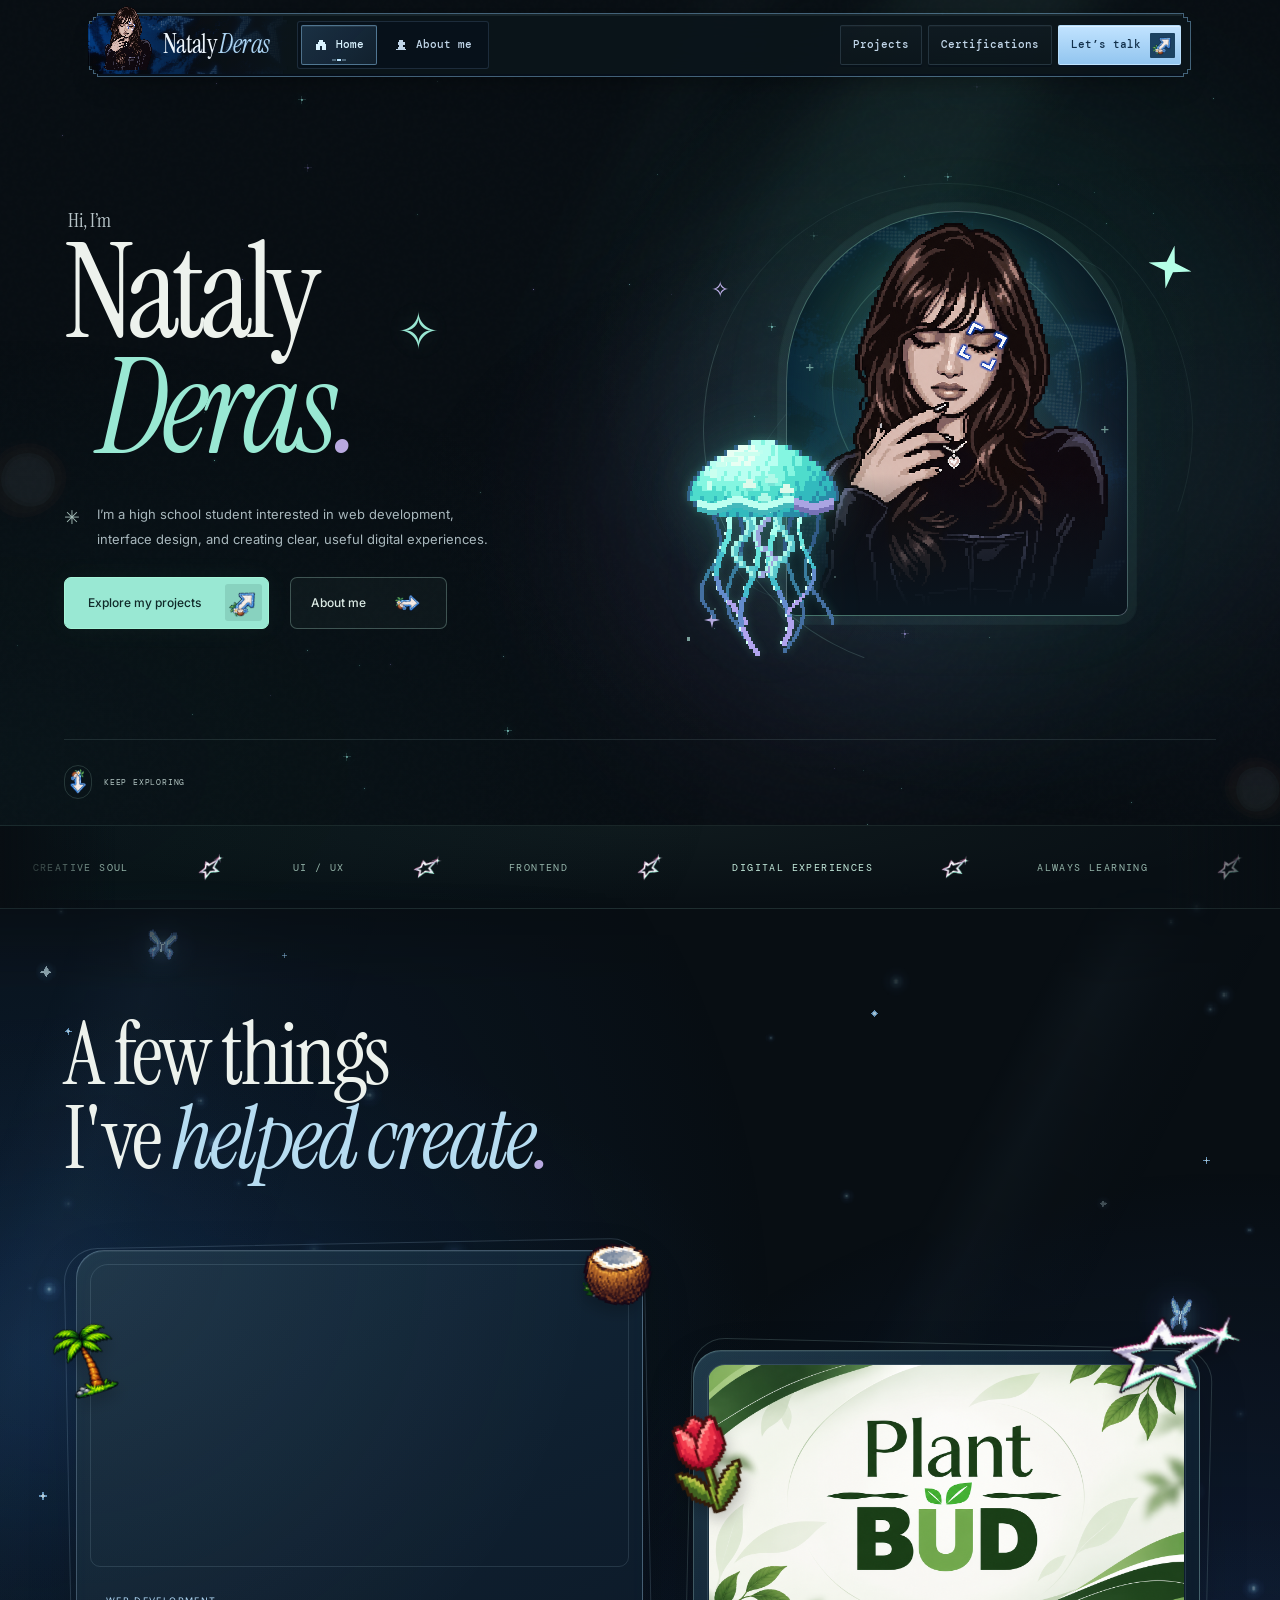
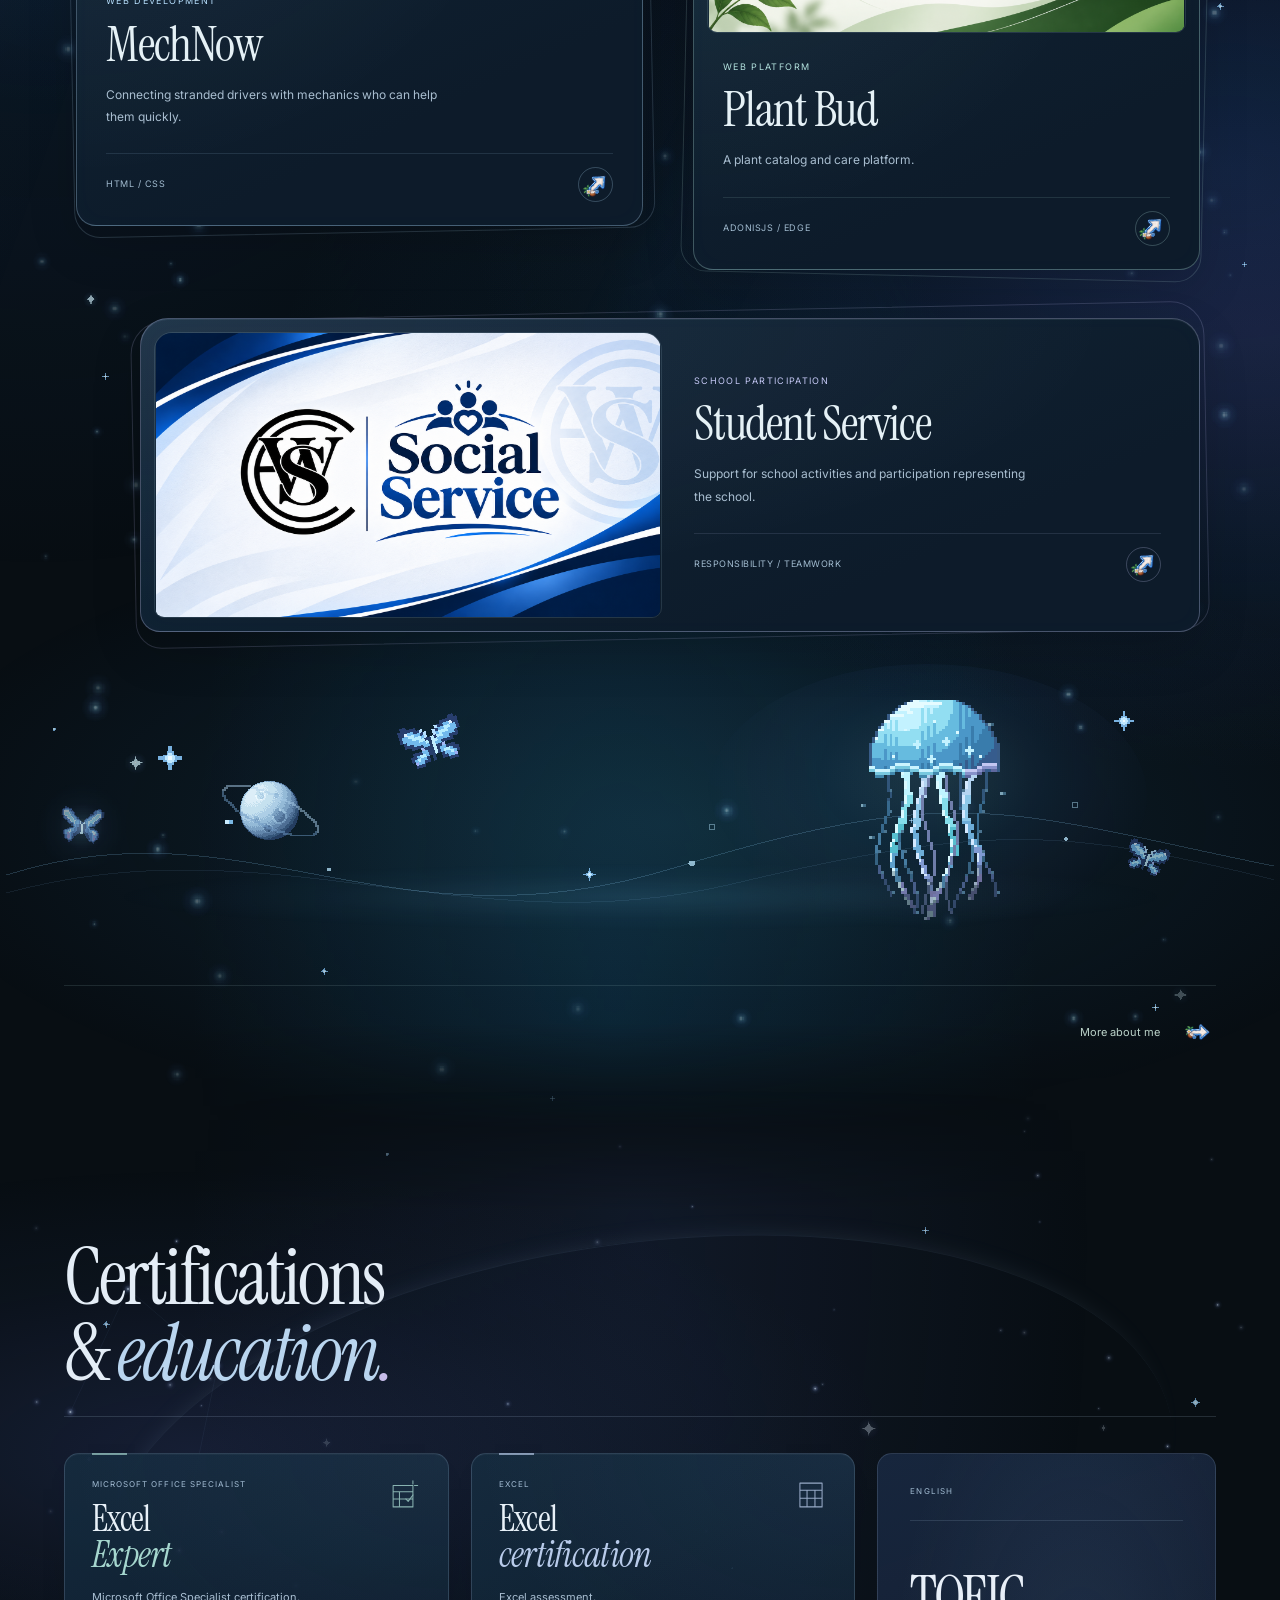
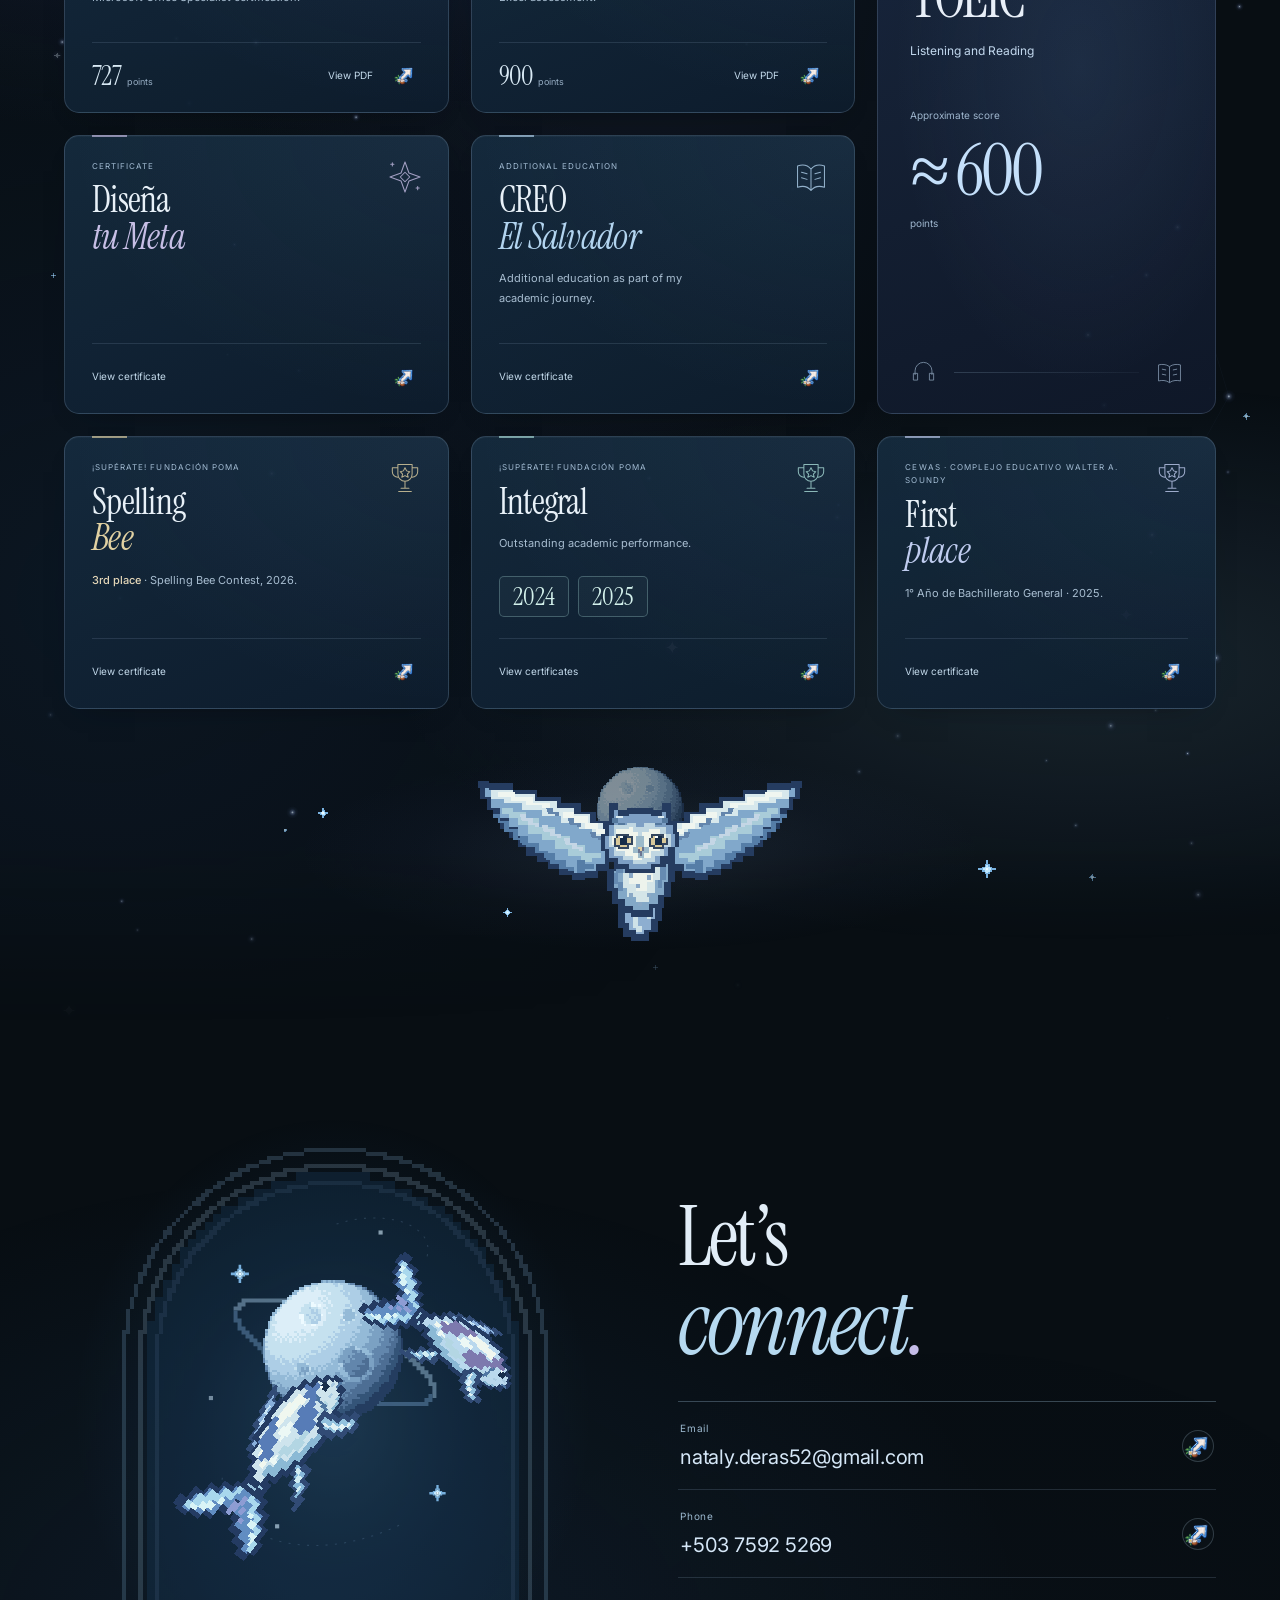
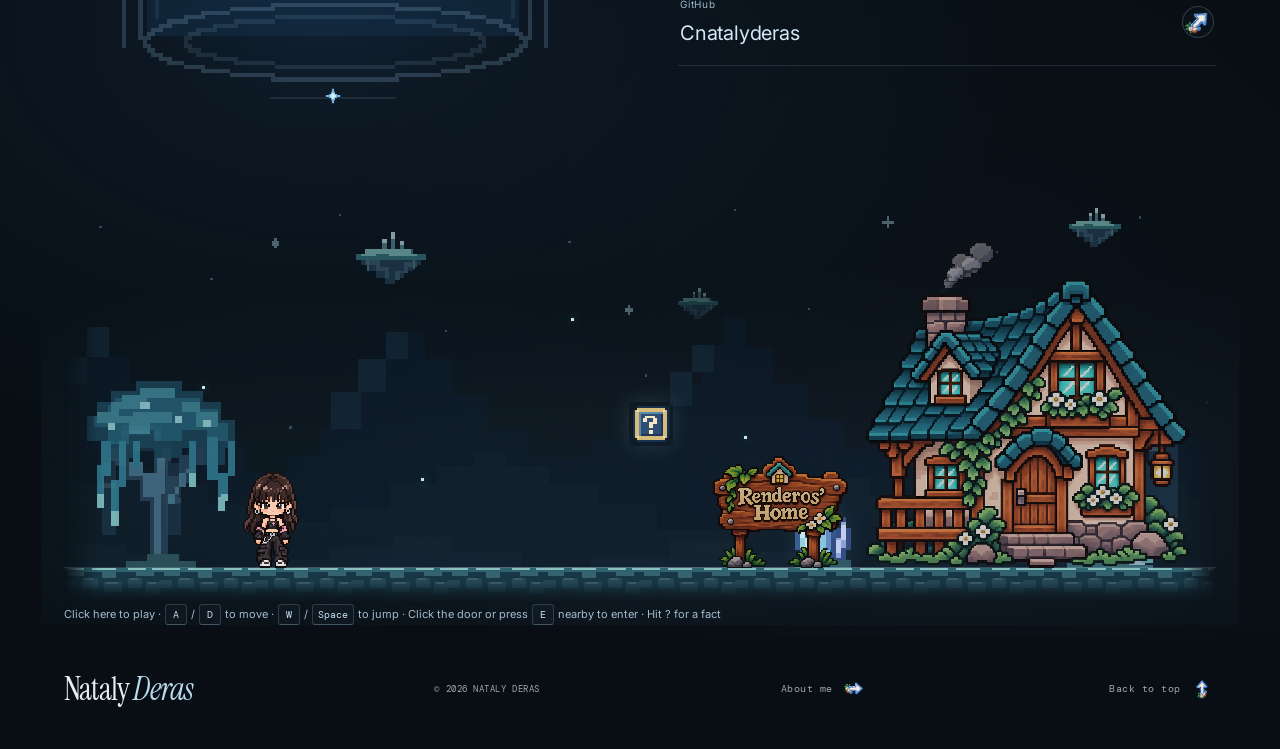
==== commit 36199e42: "Bug FIxes" ====
--- a/index.html
+++ b/index.html
@@ -17,6 +17,7 @@
         <link rel="stylesheet" href="styles/projects.css">
         <link rel="stylesheet" href="styles/project-atmosphere.css">
         <link rel="stylesheet" href="styles/certifications.css">
+        <link rel="stylesheet" href="styles/pdf-viewer.css">
         <link rel="stylesheet" href="styles/contact.css">
         <link rel="stylesheet" href="styles/pixel-worlds.css">
         <link rel="stylesheet" href="styles/contact-character.css">
@@ -27,6 +28,8 @@
         <script src="scripts/contact-character.js" defer></script>
         <script src="scripts/ambient.js" defer></script>
         <script src="scripts/jellyfish.js" defer></script>
+        <script src="scripts/pdf-pages.js" defer></script>
+        <script src="scripts/pdf-viewer.js" defer></script>
         <script src="scripts/projects.js" defer></script>
         <script src="scripts/project-atmosphere.js" defer></script>
         <script src="scripts/certifications.js" defer></script>
--- a/styles/certifications.css
+++ b/styles/certifications.css
@@ -230,6 +230,20 @@
     .certificate-image-empty { font-size: 10px; gap: 8px; padding: 10px; }
     .certificate-image-empty > span { font-size: 25px; }
 }
+/* On phones, give the artwork the full width instead of fitting it into a 16:9 box. */
+@media (max-width: 900px), (any-pointer: coarse) {
+    .certificate-dialog:not([data-format="pdf"]) { width: calc(100% - 12px); max-height: calc(100dvh - 12px); border-radius: 12px; }
+    .certificate-dialog:not([data-format="pdf"]) .certificate-dialog-shell { max-height: calc(100dvh - 12px); border-radius: 12px; }
+    .certificate-dialog:not([data-format="pdf"]) .certificate-dialog-bar { position: sticky; z-index: 2; top: 0; min-height: 60px; padding: 8px 10px; border-bottom: 1px solid #b7d1f02b; background: #14253b; }
+    .certificate-dialog:not([data-format="pdf"]) #certificate-dialog-document { padding: 0 4px 6px; }
+    .certificate-dialog:not([data-format="pdf"]) .certificate-image-stage { display: block; aspect-ratio: auto; border-radius: 5px; }
+    .certificate-dialog:not([data-format="pdf"]) .certificate-image-stage > img { position: static; inset: auto; width: 100%; height: auto; }
+    .certificate-dialog:not([data-format="pdf"]) .certificate-image-stage:has(> img[hidden]) { min-height: 180px; }
+    .certificate-dialog:not([data-format="pdf"]) .certificate-image-empty { margin-inline: auto; }
+    .certificate-dialog[data-format="gallery"] #certificate-dialog-document { padding-top: 12px; }
+    .certificate-dialog[data-format="gallery"] .certificate-document-set { gap: 20px; }
+    .certificate-dialog[data-format="gallery"] .certificate-document-set figcaption { margin-left: 6px; }
+}
 html[data-motion="paused"] .certificate-card.reveal { opacity: 1; transform: none; transition: none; }
 html[data-motion="paused"] .certificate-open:hover { transform: none; }
 html[data-motion="paused"] .certificate-sky *,
--- a/styles/pdf-viewer.css
+++ b/styles/pdf-viewer.css
@@ -0,0 +1,26 @@
+/* One touch-friendly reader shared by certificate and project documents. */
+.pdf-preview { display: flex; flex: 1; flex-direction: column; min-width: 0; width: 100%; color: #dbeaff; background: #0b192b; }
+.pdf-preview[hidden] { display: none !important; }
+.pdf-preview-tools { display: flex; flex-wrap: wrap; flex-shrink: 0; align-items: center; justify-content: space-between; gap: 6px 12px; padding: 7px; border-bottom: 1px solid #acd4f32e; background: #14283f; }
+.pdf-preview-pages, .pdf-preview-zoom { display: flex; align-items: center; gap: 4px; }
+.pdf-preview-tools button { display: inline-flex; align-items: center; justify-content: center; flex-shrink: 0; min-width: 40px; min-height: 44px; padding: 0 8px; border: 1px solid #b4d8f233; border-radius: 7px; color: #dbeaff; background: #b4d8f20a; font: 22px/1 var(--sans); touch-action: manipulation; }
+.pdf-preview-tools [data-pdf-fit] { min-width: 52px; font: 10px/1 var(--mono); }
+.pdf-preview-tools button:hover:not(:disabled) { border-color: #c9e6ff80; background: #b4d8f21a; }
+.pdf-preview-tools button:disabled { opacity: .35; cursor: default; }
+.pdf-preview-tools button:focus-visible, .pdf-preview-viewport:focus-visible { outline: 2px solid #c9e6ff; outline-offset: -3px; }
+.pdf-preview-counter { min-width: 48px; text-align: center; font: 10px/1.5 var(--mono); }
+.pdf-preview-viewport { position: relative; min-width: 0; min-height: 180px; max-height: min(62dvh, 640px); overflow: auto; overscroll-behavior: contain; scrollbar-width: thin; scrollbar-color: #8bb6db69 #0b192c; background: #edf0f3; }
+.pdf-preview-page { width: 100%; min-width: 100%; }
+.pdf-preview .pdf-preview-image { position: static; display: block; inset: auto; width: 100%; max-width: none; height: auto; object-fit: contain; background: white; }
+.pdf-preview-status { position: absolute; top: 12px; left: 12px; right: 12px; margin: 0; padding: 12px; border-radius: 5px; color: #dbeaff; background: #0b192be8; font: 11px/1.7 var(--sans); }
+.project-pdf-stage[data-pdf-view="pages"] { flex: initial; min-height: 0; border-radius: 12px; }
+.certificate-pdf-stage[data-pdf-view="pages"] { height: auto; min-height: 0; }
+.certificate-dialog[data-format="pdf"] .certificate-dialog-bar { position: sticky; top: 0; z-index: 2; border-bottom: 1px solid #b7d1f02b; background: #14253b; }
+.certificate-dialog-shell { overflow-x: hidden; }
+@media (max-width: 900px), (any-pointer: coarse) {
+    .project-dialog-bar { padding-top: max(9px, env(safe-area-inset-top)); }
+    .project-dialog, .project-dialog-shell { max-height: calc(100dvh - 24px); }
+    .certificate-dialog[data-format="pdf"] { width: calc(100% - 20px); max-height: calc(100dvh - 20px); }
+    .certificate-dialog[data-format="pdf"] .certificate-dialog-shell { max-height: calc(100dvh - 20px); }
+    .certificate-pdf-direct { justify-content: center; }
+}
--- a/styles/contact-character.css
+++ b/styles/contact-character.css
@@ -463,3 +463,82 @@
     .contact-character-help { flex: 1 0 100%; font-size: 10px; }
     .contact-character-controls { justify-content: flex-start; }
 }
+
+/* Mobile play uses the desktop arena, letterboxed inside a landscape-only session. */
+.character-game-frame { display: contents; }
+.character-mobile-launcher, .character-mobile-bar, .character-mobile-rotate { display: none; }
+.character-mobile-launcher[hidden], .character-mobile-bar[hidden], .character-mobile-rotate[hidden] { display: none !important; }
+.contact-playground.is-mobile-mode:not(.is-mobile-session) .character-game-frame,
+.contact-playground.is-mobile-mode:not(.is-mobile-session) .contact-character-toolbar { display: none; }
+.character-mobile-launcher { align-items: center; flex-direction: column; gap: 12px; padding: 32px 22px; border: 1px solid #a9d3f332; border-radius: 18px 6px; color: #deedff; text-align: center; background: radial-gradient(ellipse at 50% 0, #497fc925, transparent 75%), #102238; }
+.is-mobile-mode .character-mobile-launcher { display: flex; }
+.character-mobile-launcher > svg { width: 58px; height: 58px; fill: none; stroke: #b8dfff; stroke-width: 1.5; stroke-linecap: round; stroke-linejoin: round; }
+.character-mobile-launcher h3 { font: 400 32px/1.1 var(--serif, Georgia, serif); }
+.character-mobile-launcher p { max-width: 280px; color: #afc8df; font: 12px/1.8 var(--sans, sans-serif); }
+.character-mobile-launcher button { display: inline-flex; align-items: center; justify-content: center; gap: 24px; min-height: 48px; margin-top: 7px; padding: 0 20px; border: 1px solid #b6daff66; border-radius: 7px; color: #e3f0ff; background: #b6daff12; font: 12px var(--sans, sans-serif); touch-action: manipulation; }
+.character-mobile-launcher button > span { font-size: 20px; }
+html.character-mobile-open, html.character-mobile-open body { overflow: hidden; overscroll-behavior: none; }
+.contact-playground.is-mobile-session {
+    position: fixed;
+    z-index: 2147483000;
+    inset: 0;
+    width: 100%;
+    height: 100dvh;
+    min-width: 0;
+    margin: 0;
+    border: 0;
+    border-radius: 0;
+    outline: none;
+    color: #deedff;
+    background: #030916;
+    overflow: hidden;
+    touch-action: none;
+    -webkit-user-select: none;
+    user-select: none;
+}
+.contact-playground.is-mobile-session::backdrop { background: #030916; }
+.is-mobile-session .character-game-frame { position: absolute; display: block; overflow: hidden; border-radius: 8px; background: #000; }
+.contact-playground.is-mobile-session .contact-character-stage {
+    position: absolute;
+    top: 0;
+    left: 0;
+    width: 1160px;
+    height: 420px;
+    border-radius: 0;
+    transform: scale(var(--mobile-game-scale, 1));
+    transform-origin: top left;
+    touch-action: none;
+}
+.is-mobile-session .contact-character-canvas { touch-action: none; }
+.is-mobile-session .character-world-willow { left: 1%; width: 170px; opacity: .8; }
+.is-mobile-session .character-world-crystals { left: 63%; width: 66px; }
+.is-mobile-session .character-world-mushrooms { right: 5%; width: 96px; }
+.is-mobile-session .character-world-island--one { left: 25%; top: 48px; width: 78px; }
+.is-mobile-session .character-world-island--two { left: 53%; top: 104px; width: 46px; }
+.is-mobile-session .character-world-island--three { right: 8%; top: 24px; width: 58px; }
+.is-mobile-session .character-lucky-block { --lucky-size: 36px; }
+.is-mobile-session .character-mobile-bar { position: absolute; z-index: 10; top: 0; left: 0; right: 0; display: flex; justify-content: flex-end; padding: max(6px, env(safe-area-inset-top)) max(12px, env(safe-area-inset-right)) 6px max(12px, env(safe-area-inset-left)); }
+.character-mobile-bar button { display: flex; align-items: center; justify-content: center; gap: 14px; min-height: 44px; padding: 0 12px; border: 1px solid #b6daff40; border-radius: 7px; color: #deedff; background: #14283f; font: 11px var(--sans, sans-serif); touch-action: manipulation; }
+.character-mobile-bar button > span { font-size: 24px; line-height: 1; }
+.is-mobile-session .contact-character-toolbar { position: absolute; z-index: 4; left: max(12px, env(safe-area-inset-left)); right: max(12px, env(safe-area-inset-right)); bottom: max(8px, env(safe-area-inset-bottom)); display: block; margin: 0; }
+.is-mobile-session .contact-character-help { display: none; }
+.is-mobile-session .contact-character-controls { display: grid; grid-template-columns: 56px 56px 1fr 56px; gap: 12px; width: 100%; }
+.is-mobile-session .contact-character-controls button { width: 56px; height: 56px; border-radius: 10px; background: linear-gradient(#24405a, #152b43); }
+.is-mobile-session .contact-character-controls button[data-character-control="jump"] { grid-column: 4; margin-left: 0; }
+.is-mobile-session .character-mobile-rotate { position: absolute; z-index: 6; inset: 0; display: flex; flex-direction: column; align-items: center; justify-content: center; gap: 20px; padding: 75px 28px; color: #deedff; text-align: center; background: #030916; }
+.character-mobile-rotate svg { width: 80px; height: 80px; fill: none; stroke: #b8dfff; stroke-width: 1.5; stroke-linecap: round; stroke-linejoin: round; }
+.character-mobile-rotate h3 { max-width: 320px; font: 400 38px/1.1 var(--serif, Georgia, serif); }
+.character-mobile-rotate p { max-width: 290px; color: #afc8df; font: 13px/1.8 var(--sans, sans-serif); }
+.is-mobile-session.is-portrait .character-game-frame,
+.is-mobile-session.is-portrait .contact-character-toolbar { visibility: hidden; }
+.is-mobile-session .character-cat-prompt { font-size: calc(10px / var(--mobile-game-scale)); }
+.is-mobile-session .character-door-prompt { font-size: calc(11px / var(--mobile-game-scale)); }
+.is-mobile-session .character-exit { min-height: calc(44px / var(--mobile-game-scale)); font-size: calc(11px / var(--mobile-game-scale)); }
+.is-mobile-session .character-exit-hint { font-size: calc(10px / var(--mobile-game-scale)); }
+.is-mobile-session .character-exit kbd, .is-mobile-session .character-door kbd { display: none; }
+.is-mobile-session .character-lucky-block::after { content: ''; position: absolute; inset: calc((var(--lucky-size) - 44px / var(--mobile-game-scale)) / 2); }
+.is-mobile-session .contact-character-fact { width: min(calc(310px / var(--mobile-game-scale)), calc(100% - 32px)); }
+.is-mobile-session .contact-character-fact p { font-size: calc(11px / var(--mobile-game-scale)); }
+.is-mobile-session .character-fact-title { font-size: calc(10px / var(--mobile-game-scale)); }
+.is-mobile-session .character-keepsake-bar { font-size: calc(20px / var(--mobile-game-scale)); }
+.is-mobile-session .character-keepsake-bar button { width: calc(44px / var(--mobile-game-scale)); height: calc(44px / var(--mobile-game-scale)); font-size: calc(24px / var(--mobile-game-scale)); }
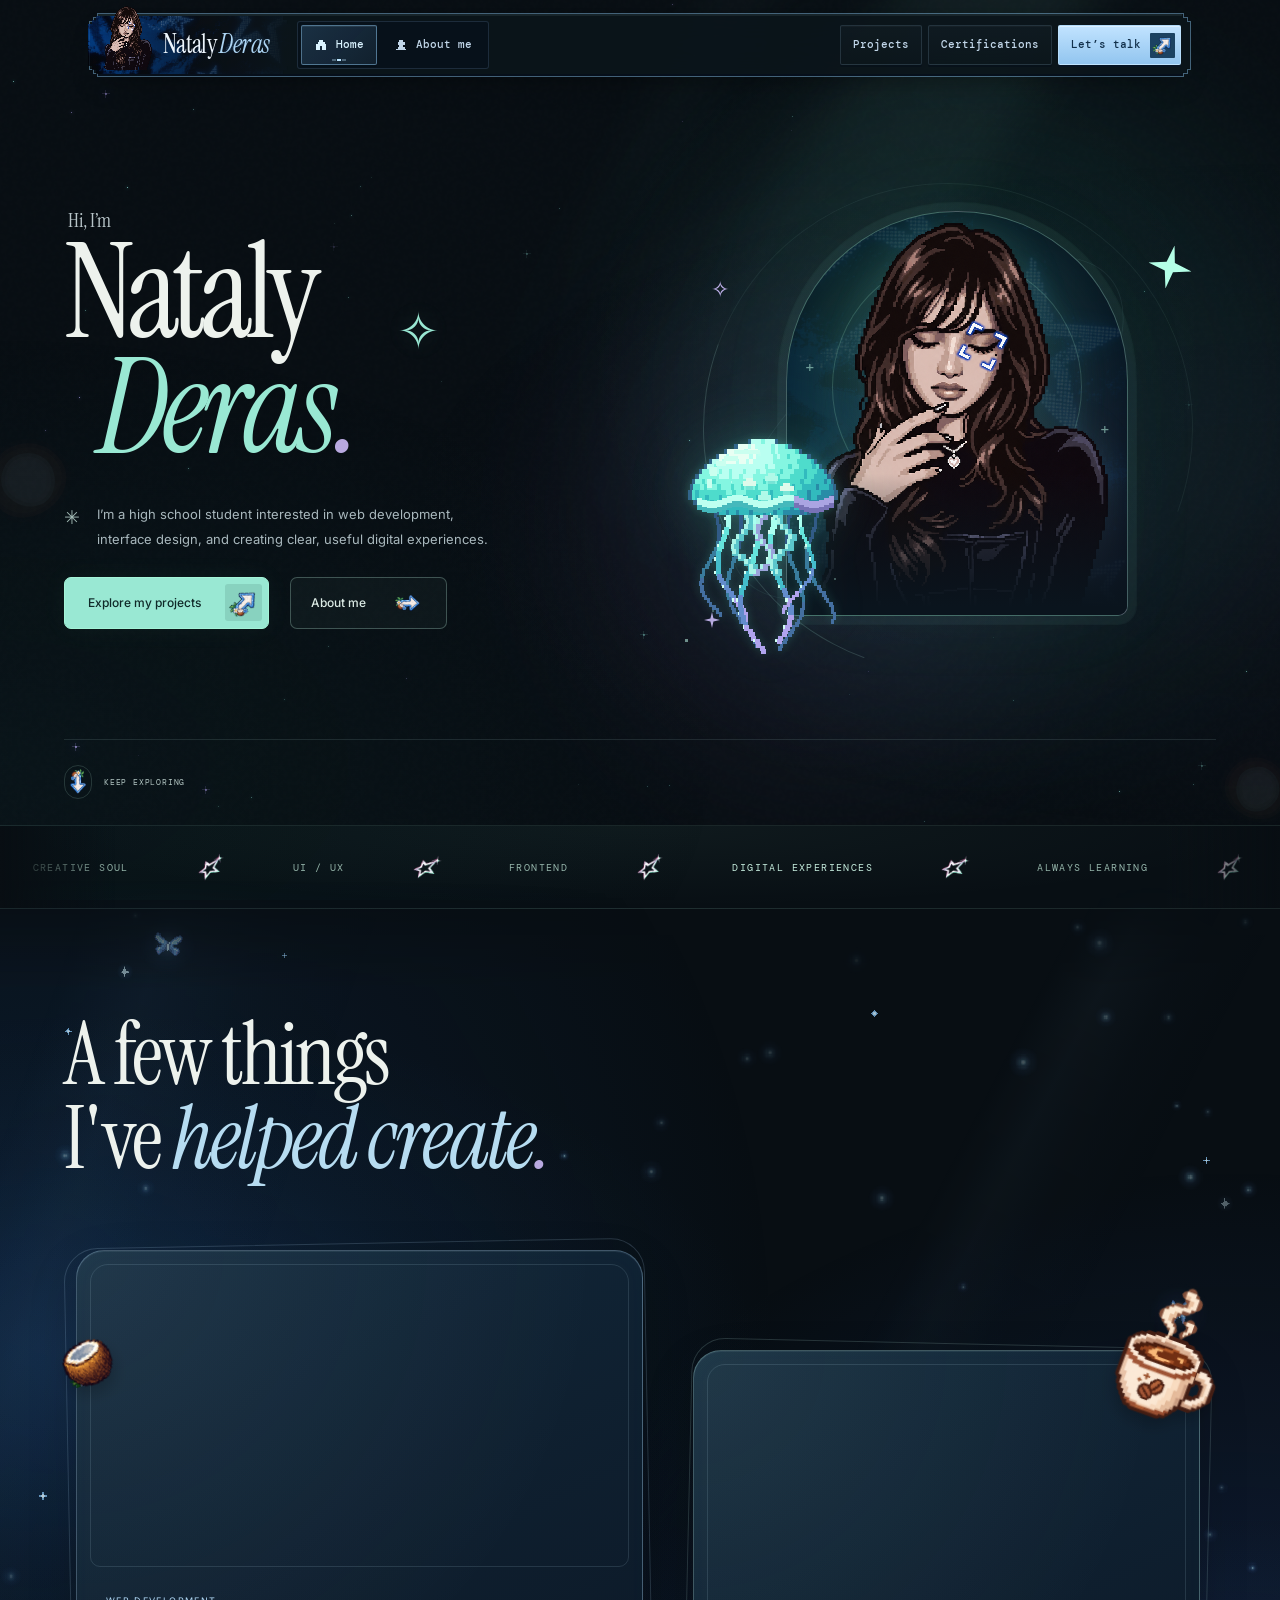
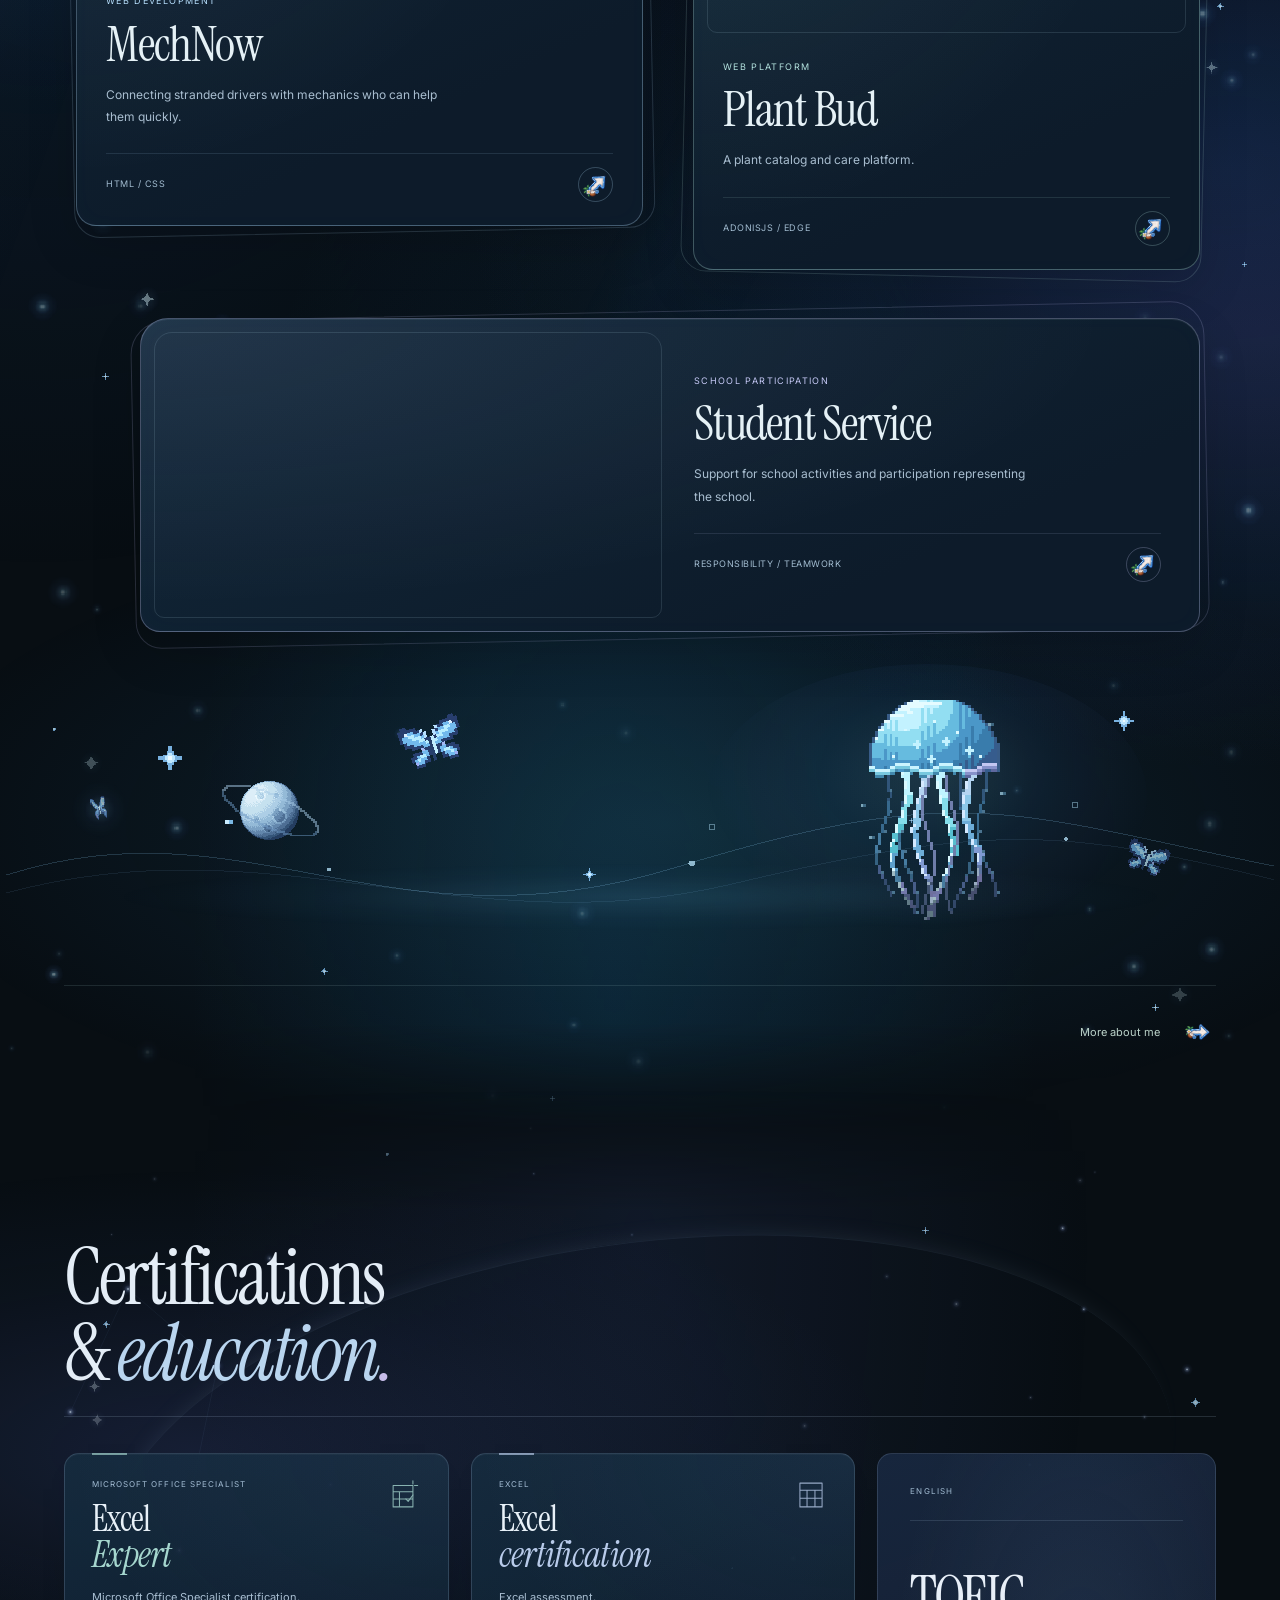
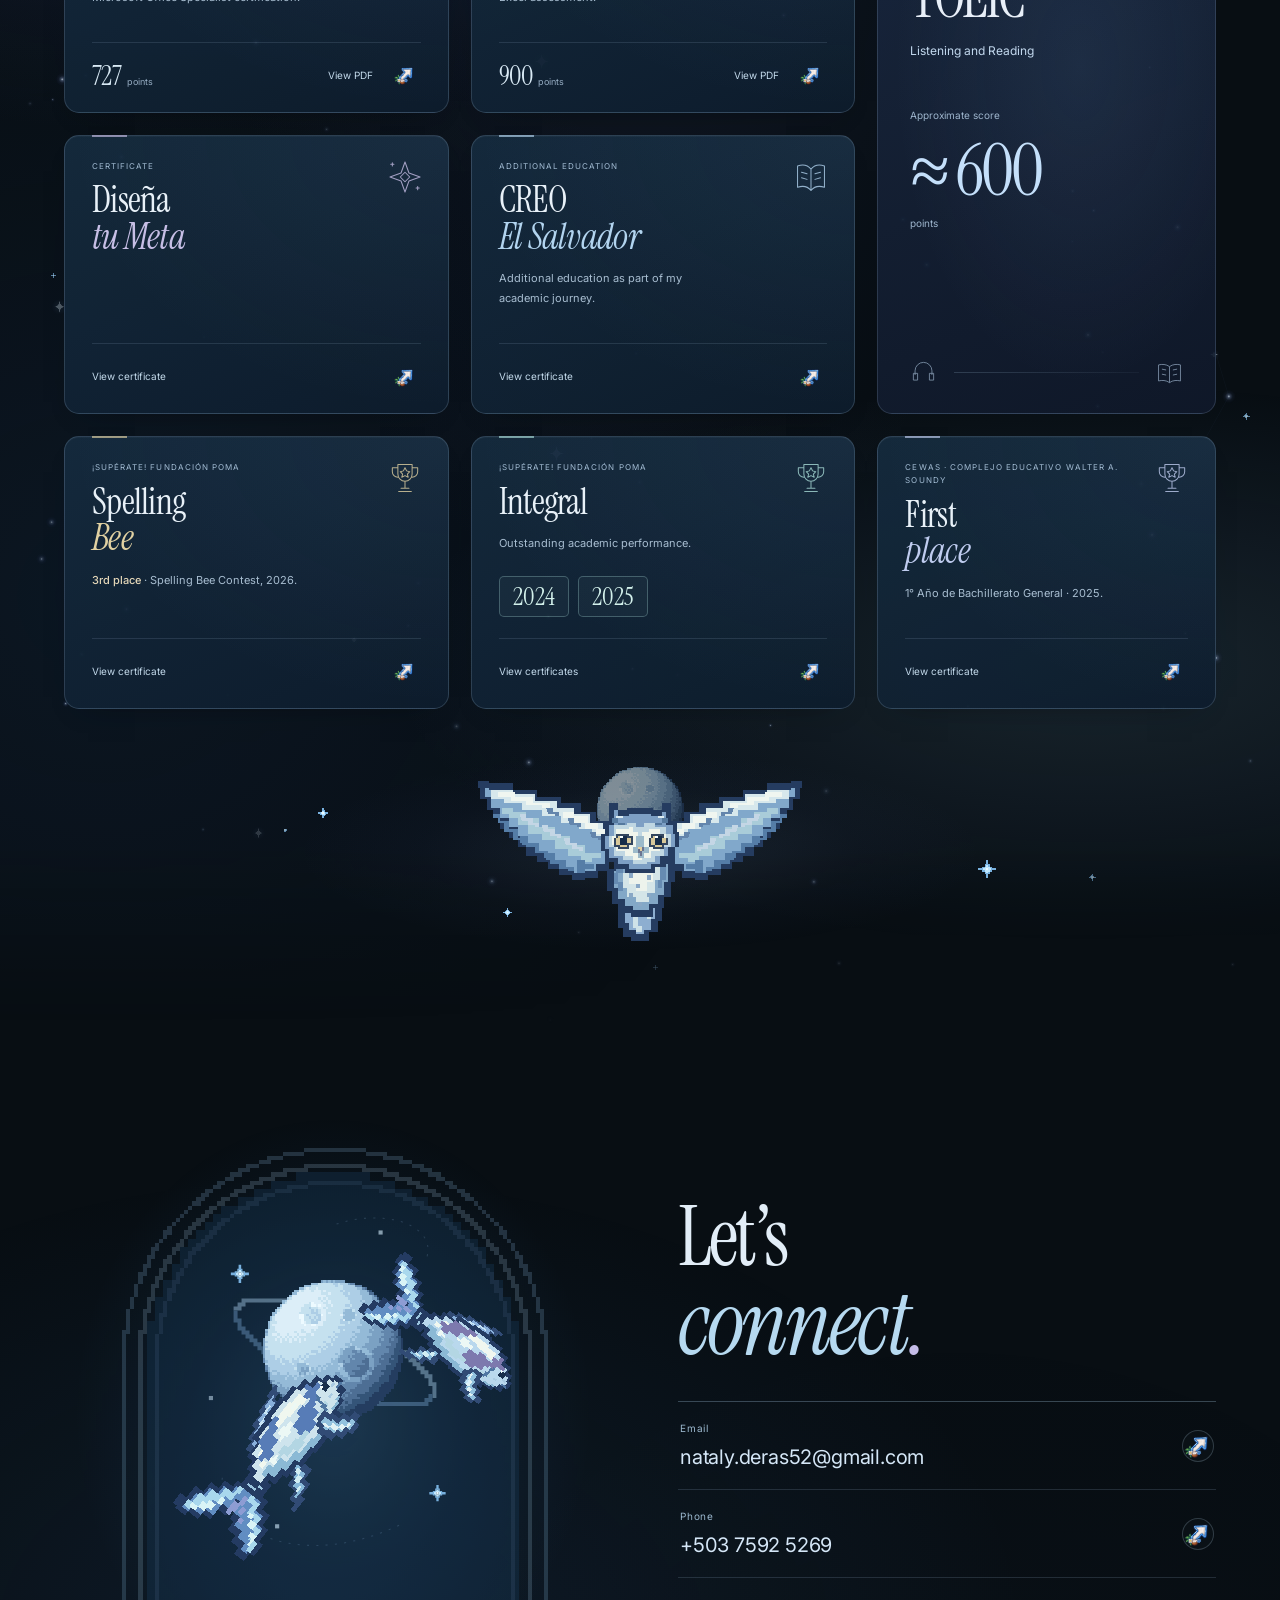
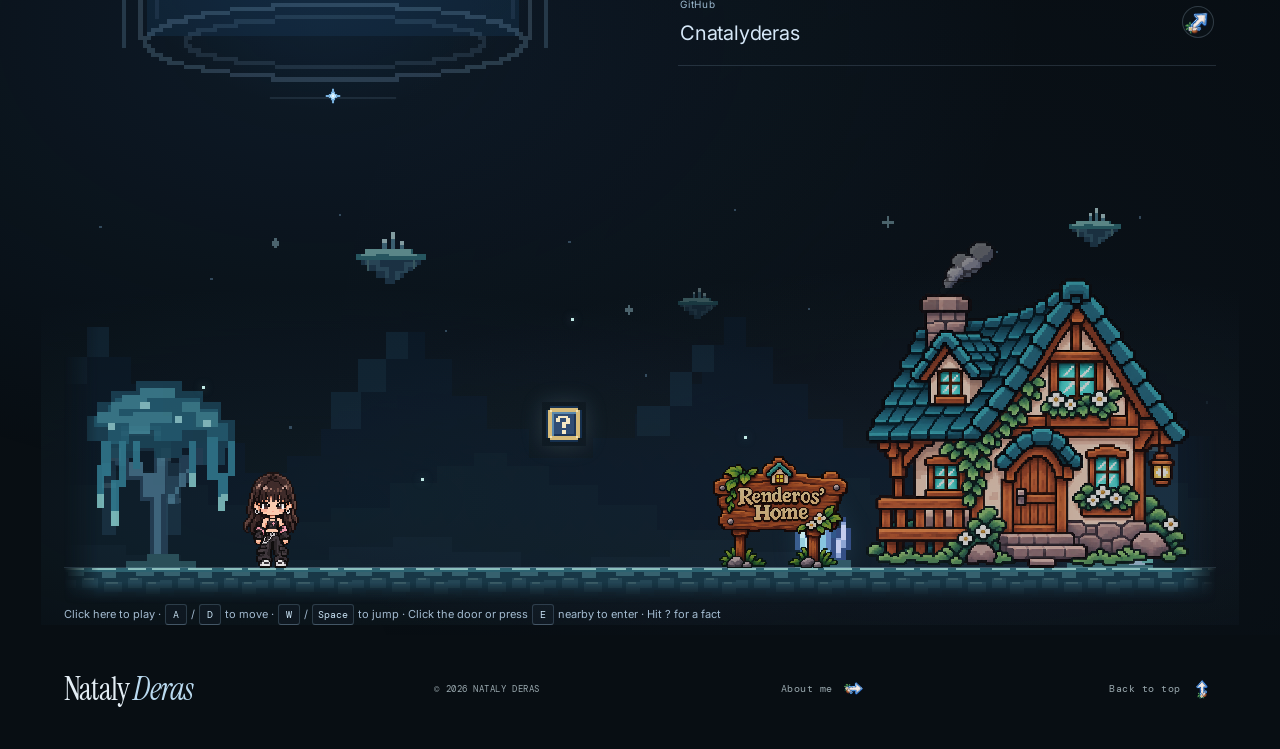
==== commit ab7c986c: "Link Configurations" ====
--- a/index.html
+++ b/index.html
@@ -3,9 +3,25 @@
     <head>
         <meta charset="UTF-8">
         <meta name="viewport" content="width=device-width, initial-scale=1.0">
-        <meta name="description" content="Nataly Deras’s creative universe. Web development, interface design, and a curiosity that keeps growing.">
+        <meta name="description" content="I’m a high school student interested in web development, interface design, and creating clear, useful digital experiences.">
         <meta name="theme-color" content="#080e13">
-        <title>Nataly Deras</title>
+        <title>Nataly Deras | Portfolio</title>
+        <link rel="canonical" href="https://cnatalyderas.github.io/CocoNat/">
+        <meta property="og:type" content="website">
+        <meta property="og:site_name" content="Nataly Deras | Portfolio">
+        <meta property="og:title" content="Nataly Deras | Portfolio">
+        <meta property="og:description" content="I’m a high school student interested in web development, interface design, and creating clear, useful digital experiences.">
+        <meta property="og:url" content="https://cnatalyderas.github.io/CocoNat/">
+        <meta property="og:image" content="https://cnatalyderas.github.io/CocoNat/assets/link-thumbnail.png">
+        <meta property="og:image:type" content="image/png">
+        <meta property="og:image:width" content="1654">
+        <meta property="og:image:height" content="907">
+        <meta property="og:image:alt" content="Nataly Deras’s portfolio homepage with a pixel art portrait and a glowing jellyfish.">
+        <meta name="twitter:card" content="summary_large_image">
+        <meta name="twitter:title" content="Nataly Deras | Portfolio">
+        <meta name="twitter:description" content="I’m a high school student interested in web development, interface design, and creating clear, useful digital experiences.">
+        <meta name="twitter:image" content="https://cnatalyderas.github.io/CocoNat/assets/link-thumbnail.png">
+        <meta name="twitter:image:alt" content="Nataly Deras’s portfolio homepage with a pixel art portrait and a glowing jellyfish.">
         <link rel="icon" href="assets/favicon.png" type="image/png">
         <link rel="preconnect" href="https://fonts.googleapis.com">
         <link rel="preconnect" href="https://fonts.gstatic.com" crossorigin>
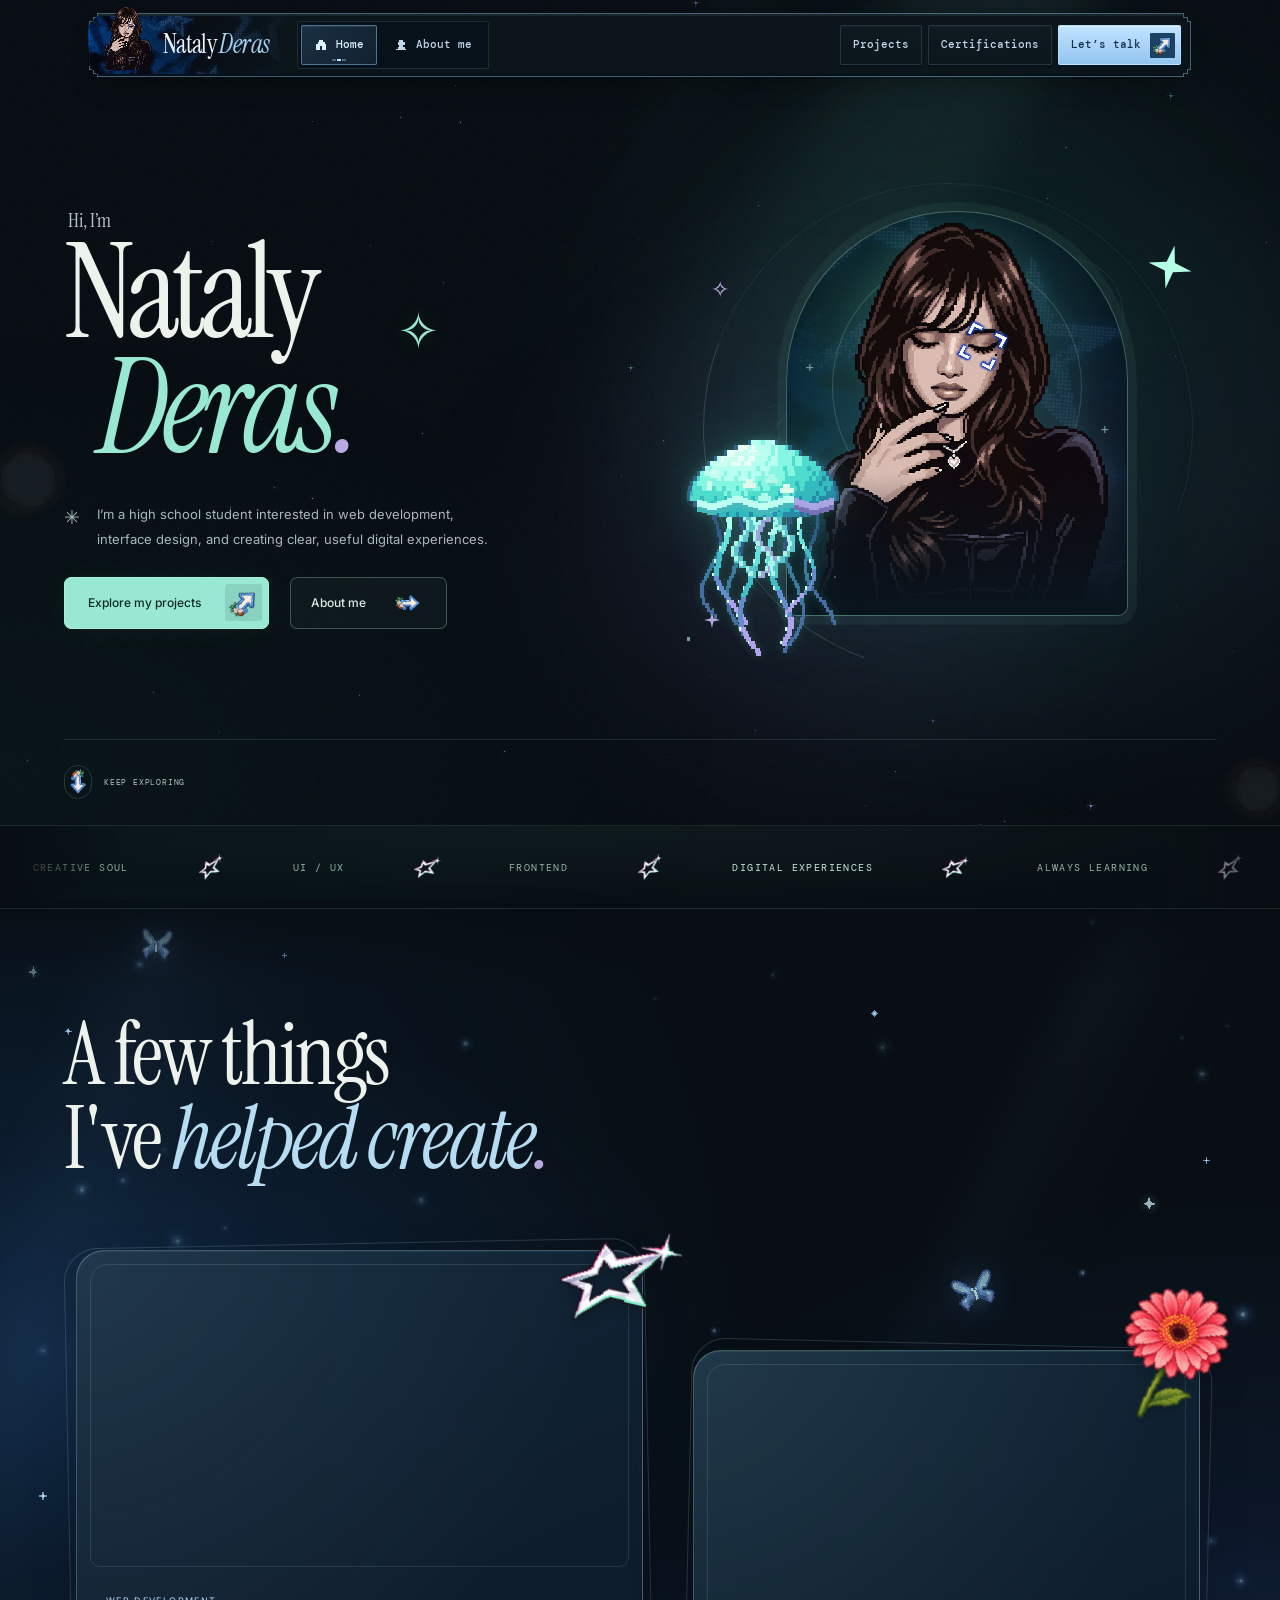
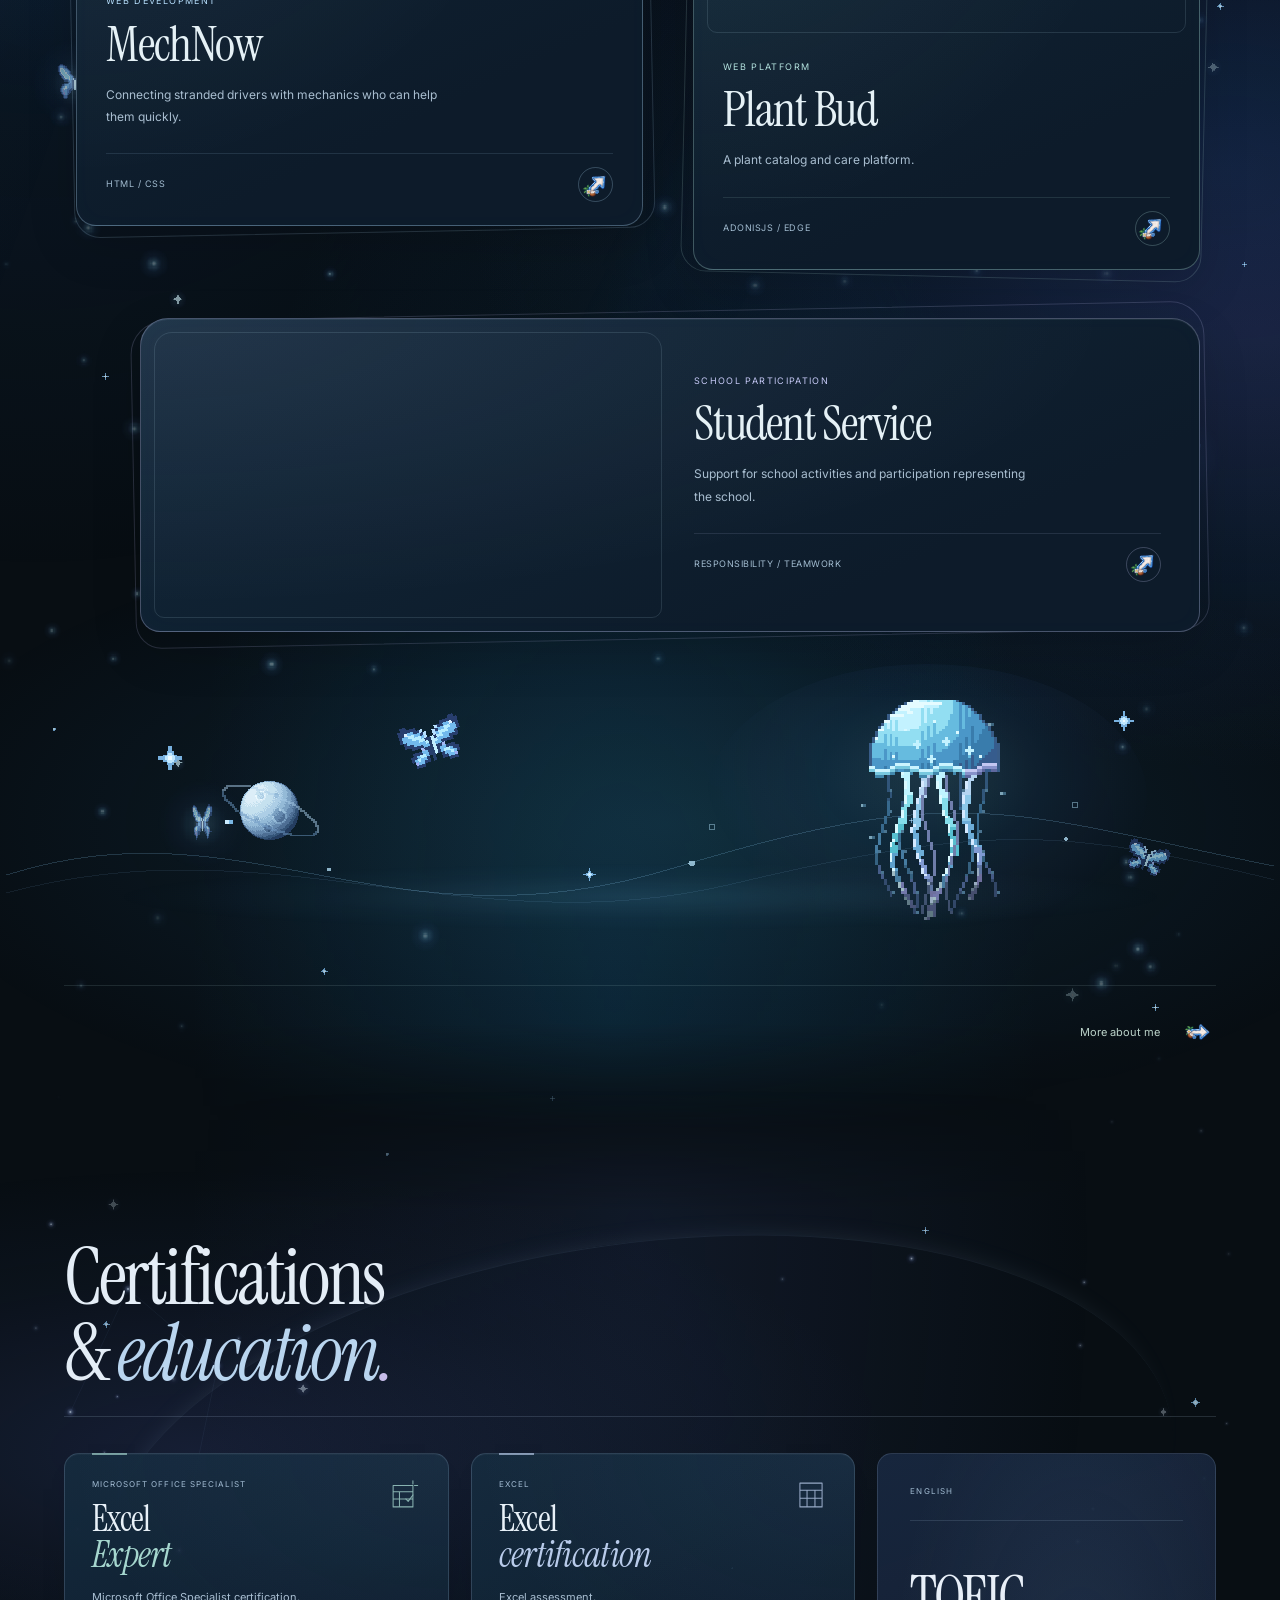
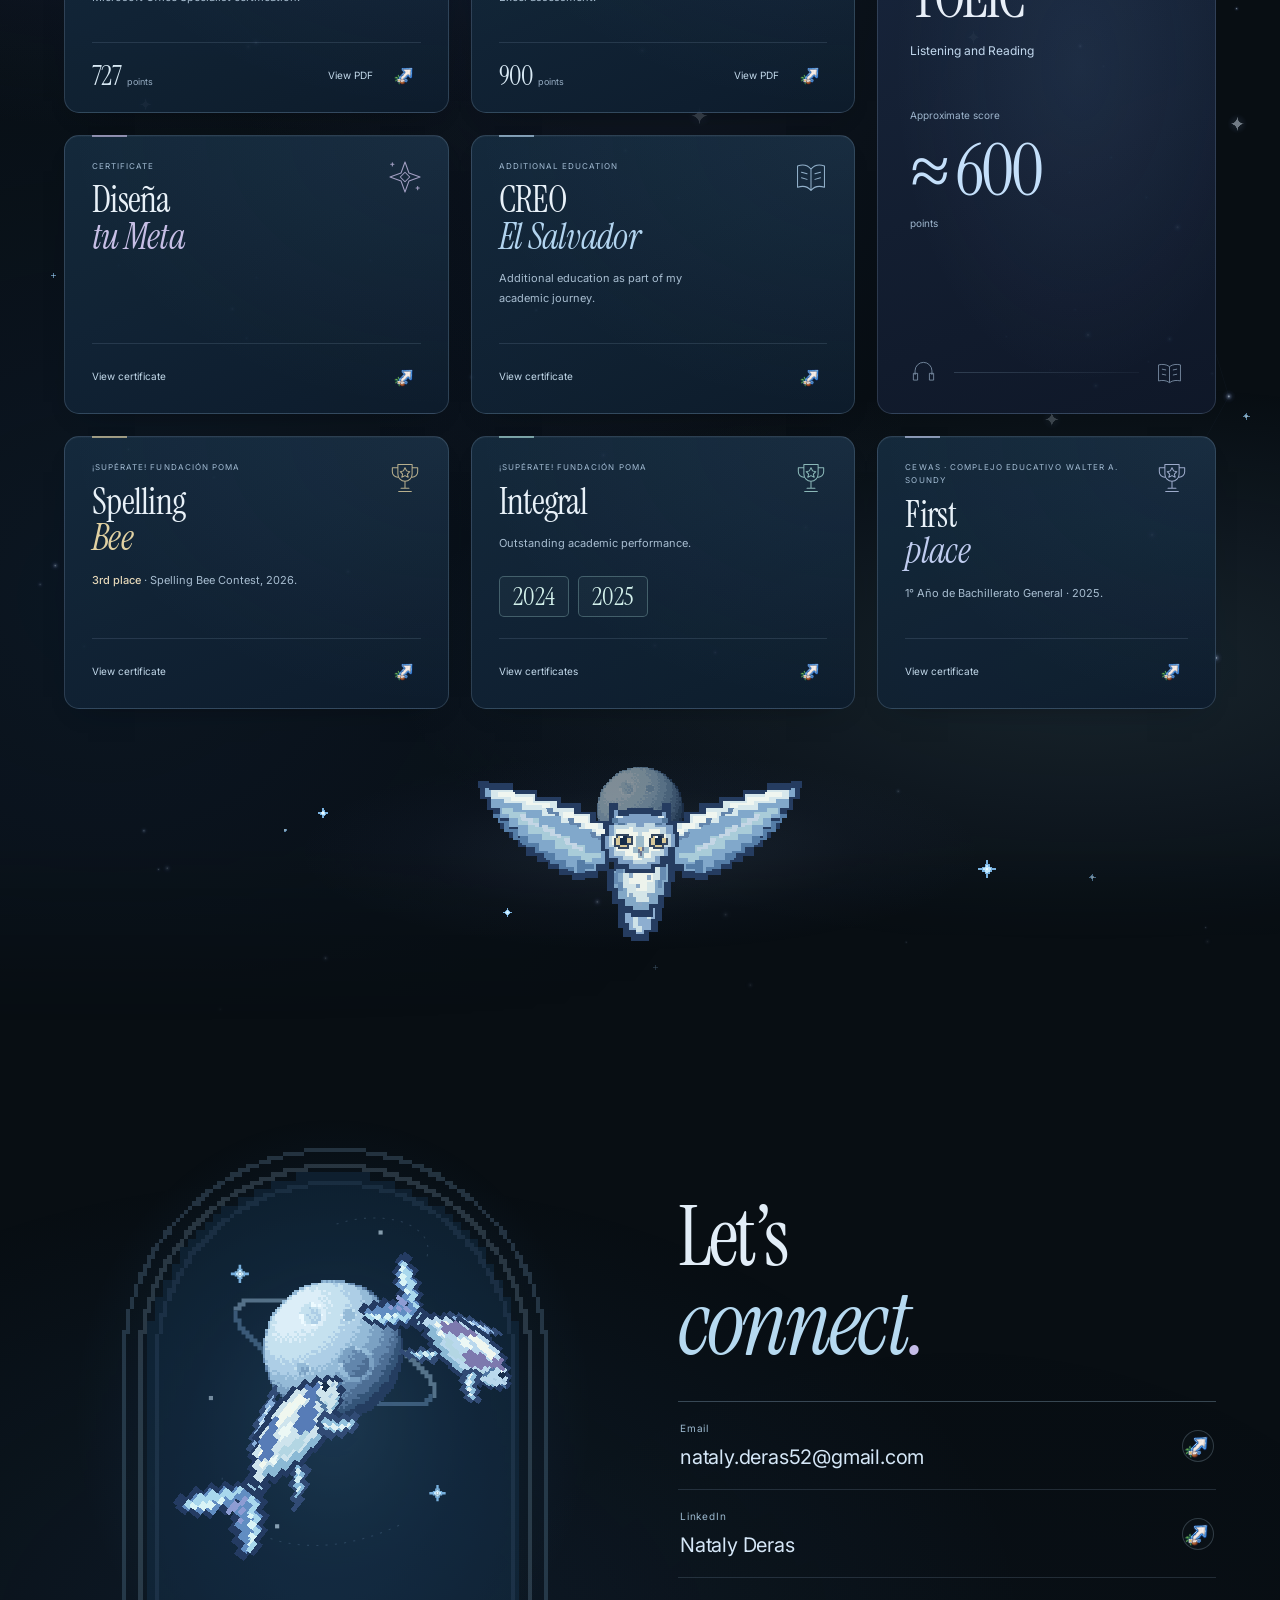
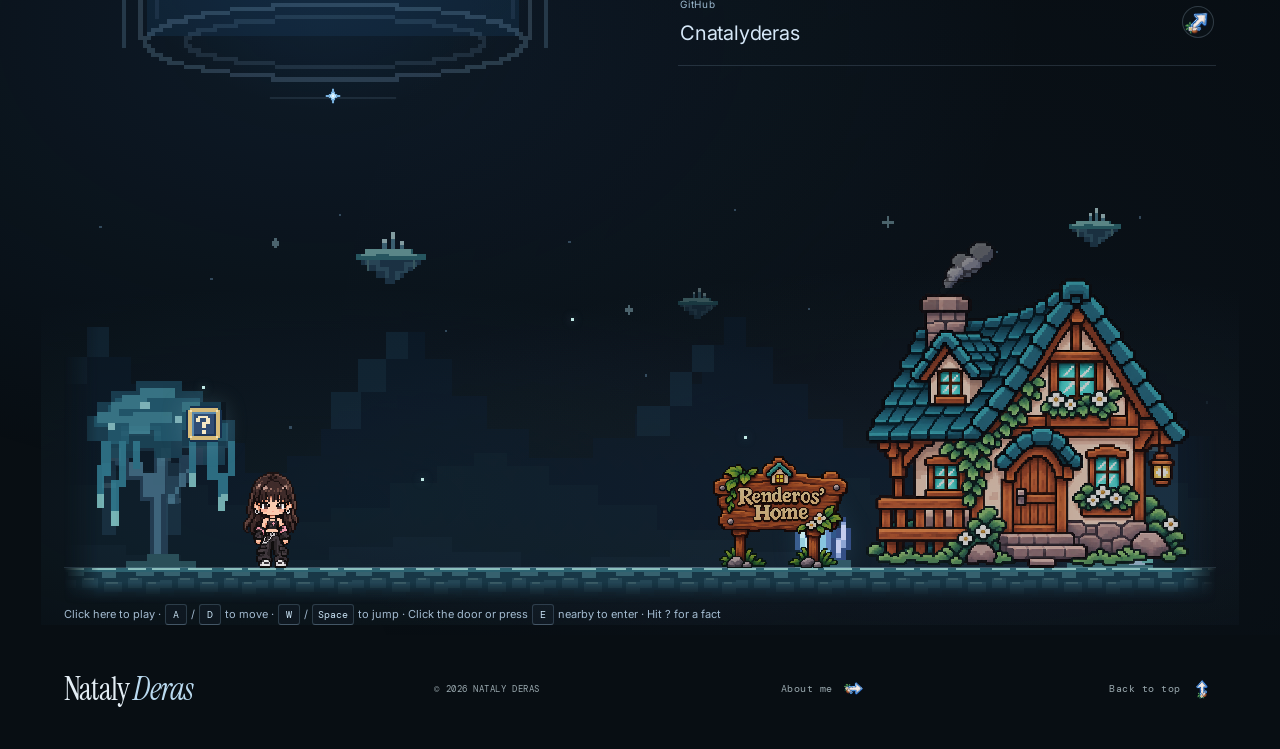
==== commit 3009febf: "LinkedIn added Phone number was replaced" ====
--- a/index.html
+++ b/index.html
@@ -396,7 +396,7 @@
                         <h2 id="contact-title">Let’s <em>connect<span>.</span></em></h2>
                         <div class="contact-paths">
                             <a href="mailto:nataly.deras52@gmail.com" class="contact-path contact-path--email"><span class="contact-path-copy"><span class="contact-path-label">Email</span><span class="contact-path-value">nataly.deras52@<wbr>gmail.com</span></span><span class="contact-path-arrow" aria-hidden="true"><img class="site-arrow site-arrow--ne" src="assets/arrow.png" alt="" aria-hidden="true" width="36" height="36" decoding="async"></span></a>
-                            <a href="tel:+50375925269" class="contact-path"><span class="contact-path-copy"><span class="contact-path-label">Phone</span><span class="contact-path-value">+503 7592 5269</span></span><span class="contact-path-arrow" aria-hidden="true"><img class="site-arrow site-arrow--ne" src="assets/arrow.png" alt="" aria-hidden="true" width="36" height="36" decoding="async"></span></a>
+                            <a href="https://www.linkedin.com/in/nataly-deras-2a364a451/" class="contact-path" target="_blank" rel="noopener noreferrer"><span class="contact-path-copy"><span class="contact-path-label">LinkedIn</span><span class="contact-path-value">Nataly Deras</span></span><span class="contact-path-arrow" aria-hidden="true"><img class="site-arrow site-arrow--ne" src="assets/arrow.png" alt="" aria-hidden="true" width="36" height="36" decoding="async"></span></a>
                             <a href="https://github.com/Cnatalyderas" class="contact-path" target="_blank" rel="noopener noreferrer"><span class="contact-path-copy"><span class="contact-path-label">GitHub</span><span class="contact-path-value">Cnatalyderas</span></span><span class="contact-path-arrow" aria-hidden="true"><img class="site-arrow site-arrow--ne" src="assets/arrow.png" alt="" aria-hidden="true" width="36" height="36" decoding="async"></span></a>
                         </div>
                     </div>
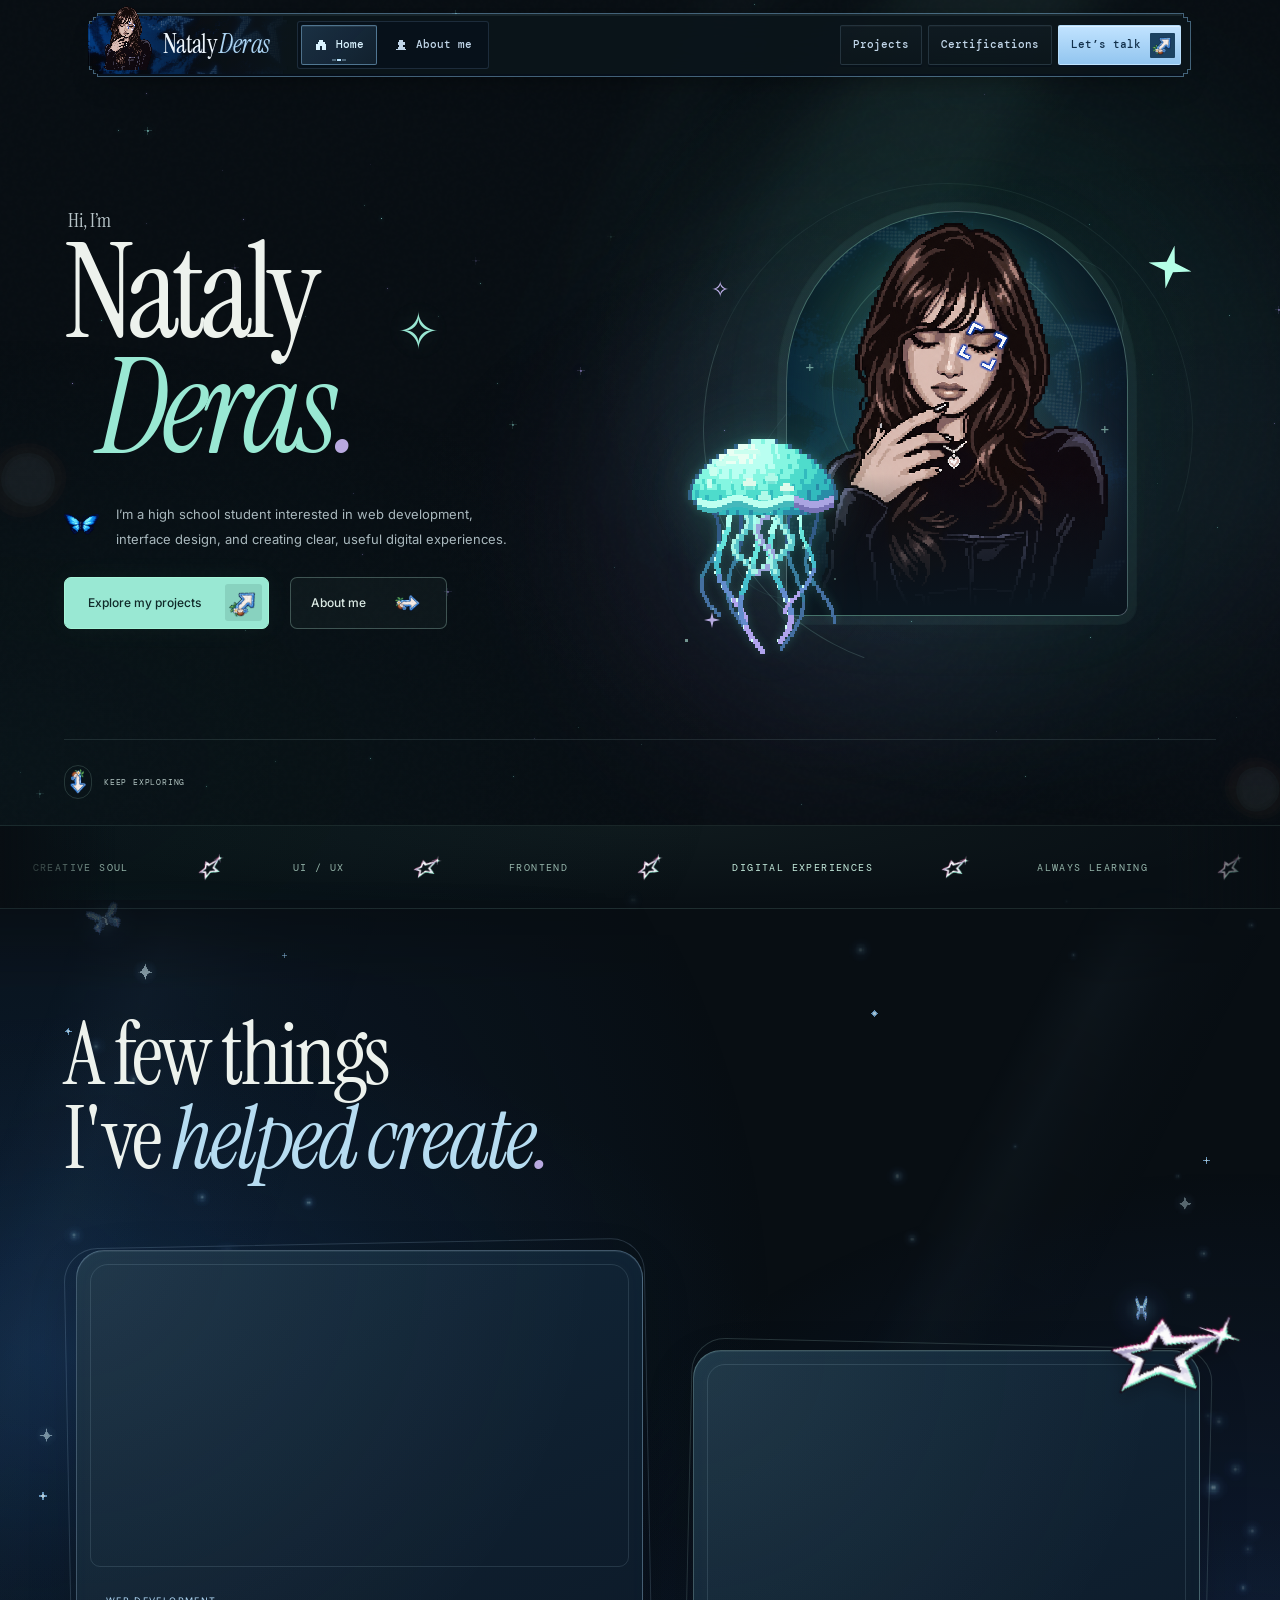
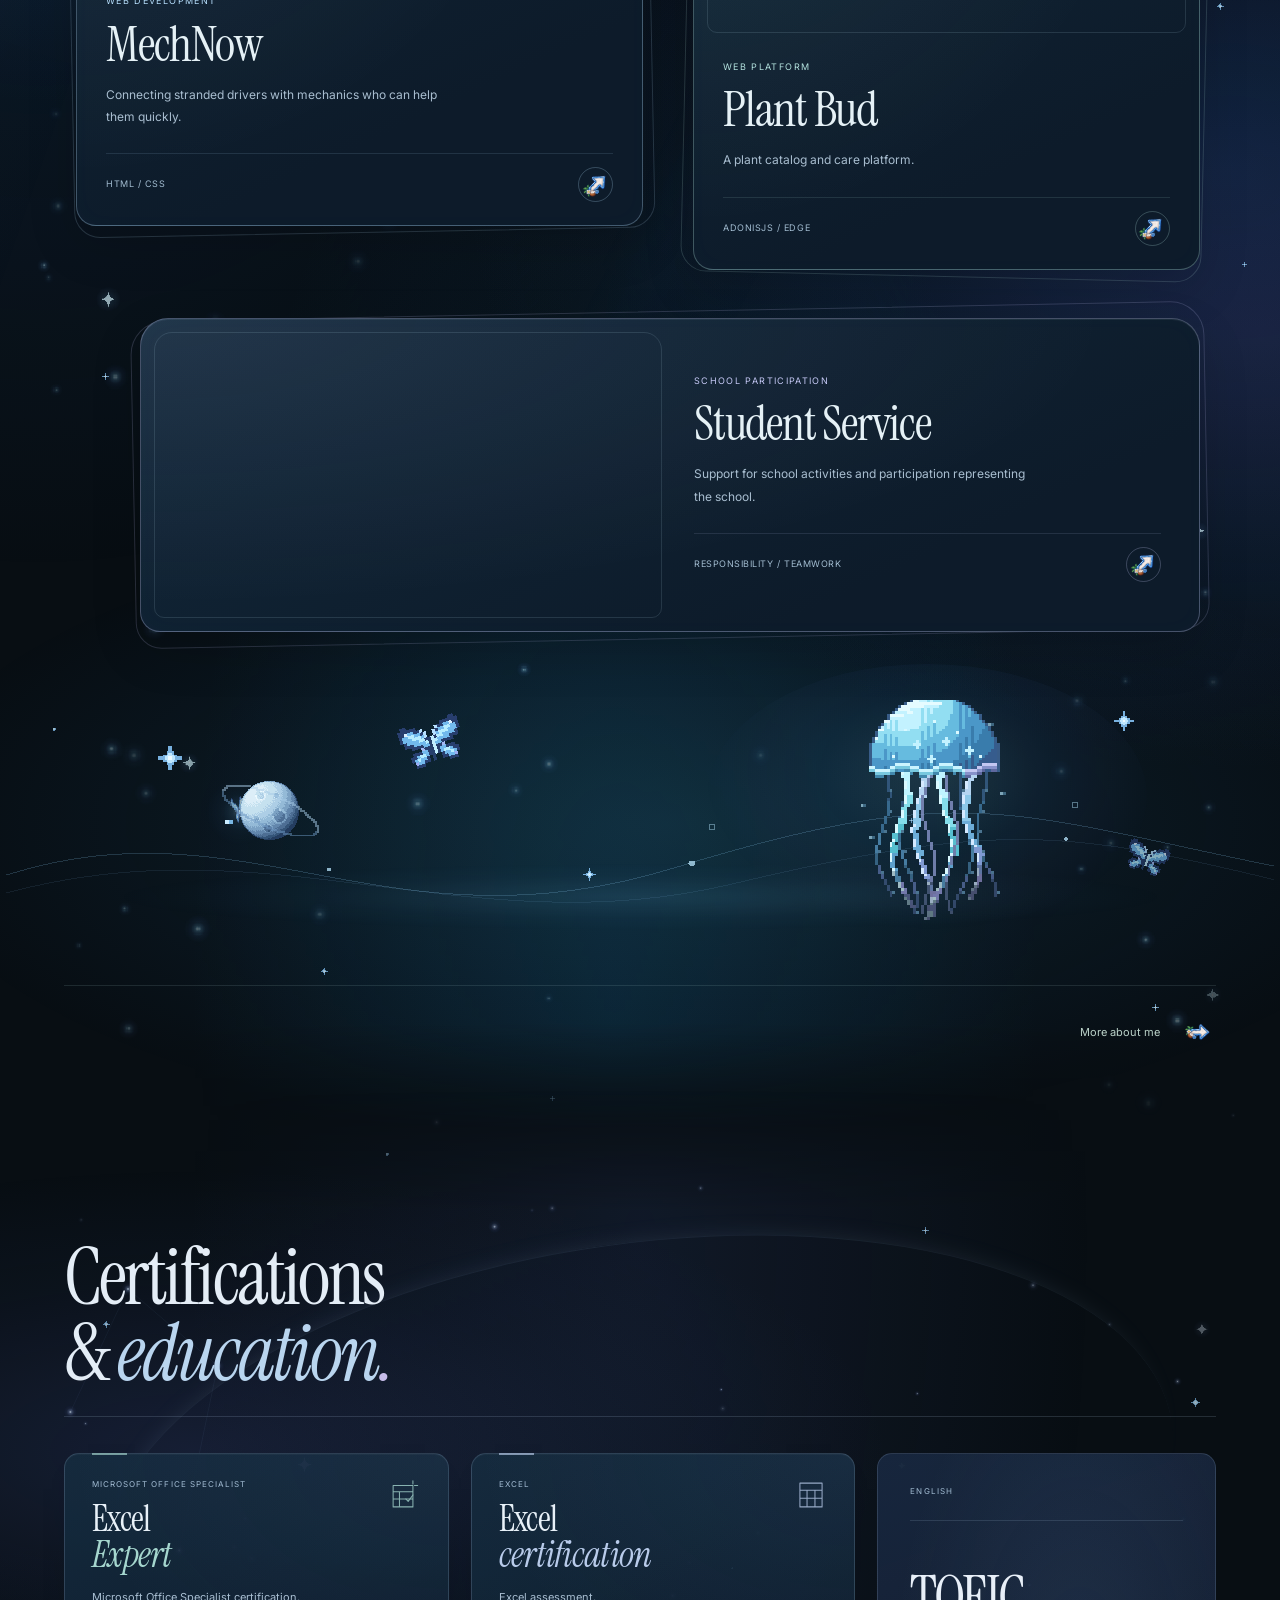
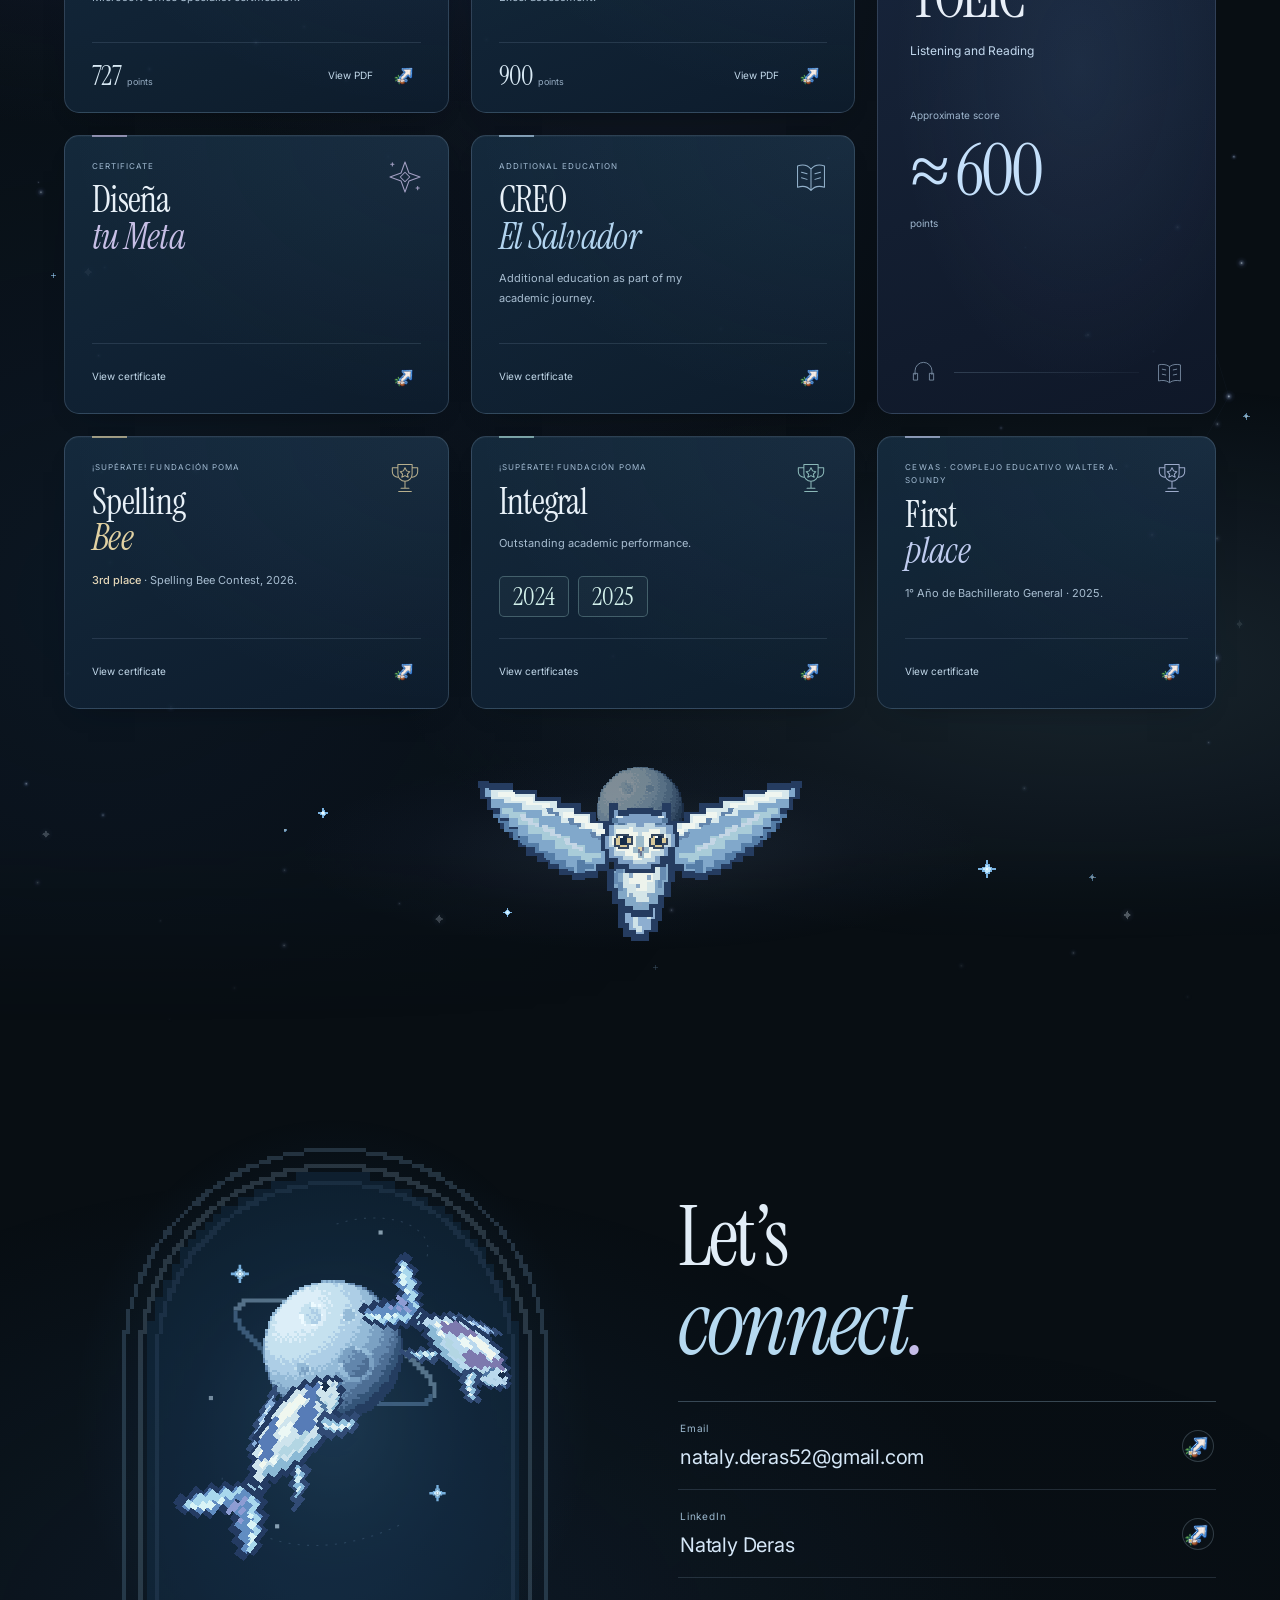
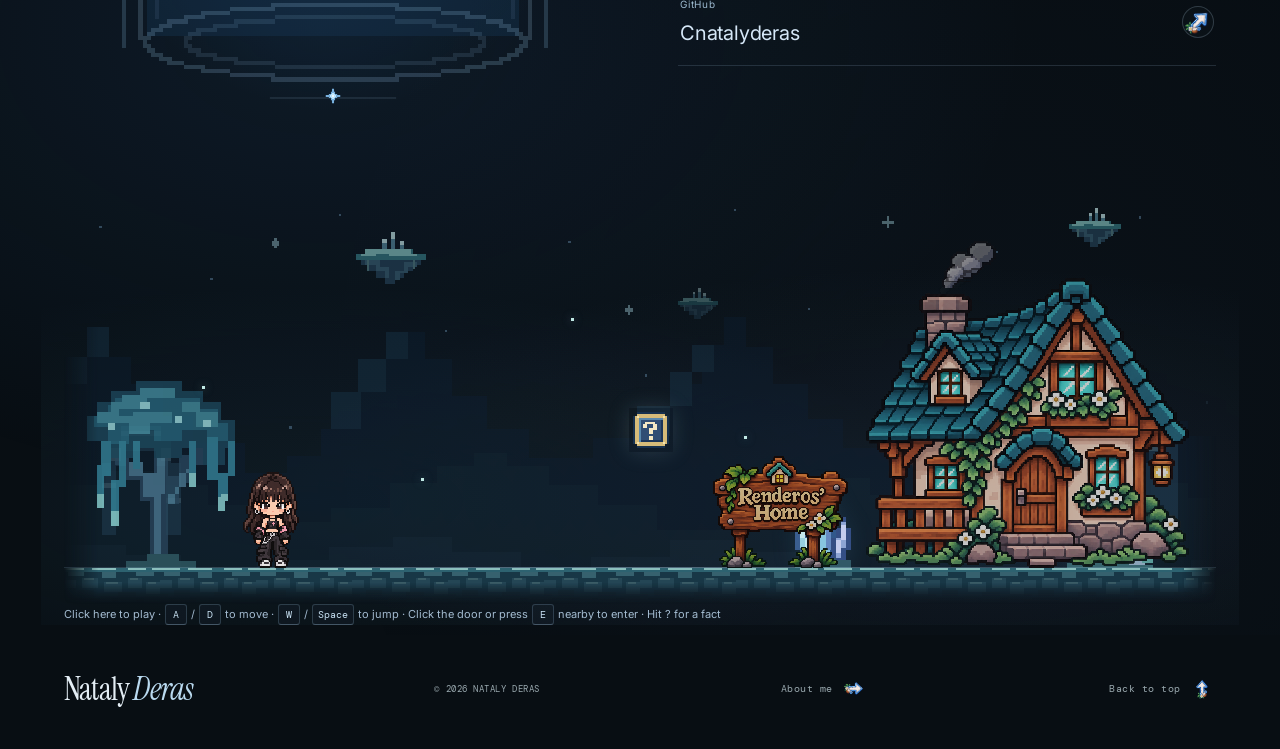
==== commit 043b9dfb: "Some Corrections 2" ====
--- a/index.html
+++ b/index.html
@@ -112,7 +112,7 @@
                         <p class="hero-greeting">Hi, I’m</p>
                         <h1 class="hero-title" id="hero-title"><span class="hero-first-name">Nataly</span><span class="hero-last-name">Deras<span class="name-period">.</span></span></h1>
                         <div class="hero-intro">
-                            <span class="intro-marker" aria-hidden="true">✳</span>
+                            <span class="intro-marker" aria-hidden="true"><img src="assets/Butterfly.png" alt="" width="67px"></span>
                             <p class="hero-description">I’m a high school student interested in web development, interface design, and creating clear, useful digital experiences.</p>
                         </div>
                         <div class="hero-actions">
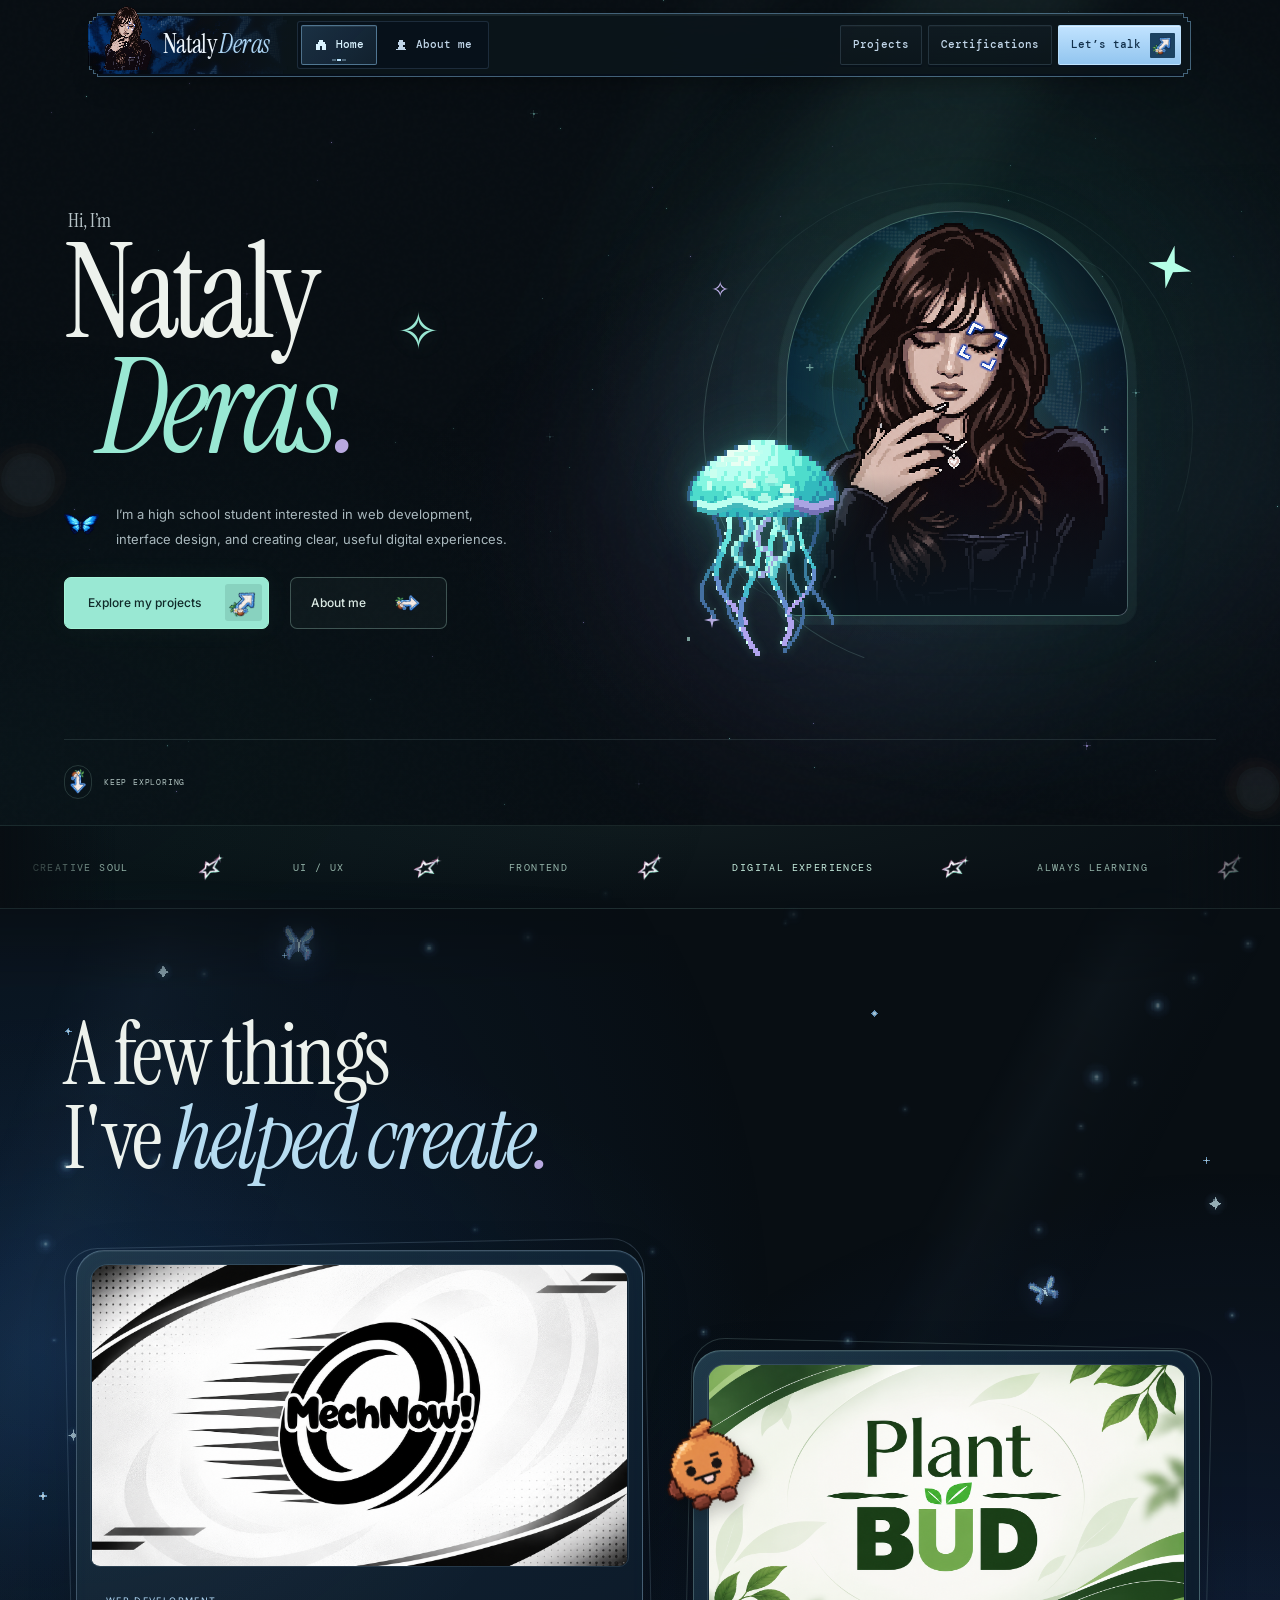
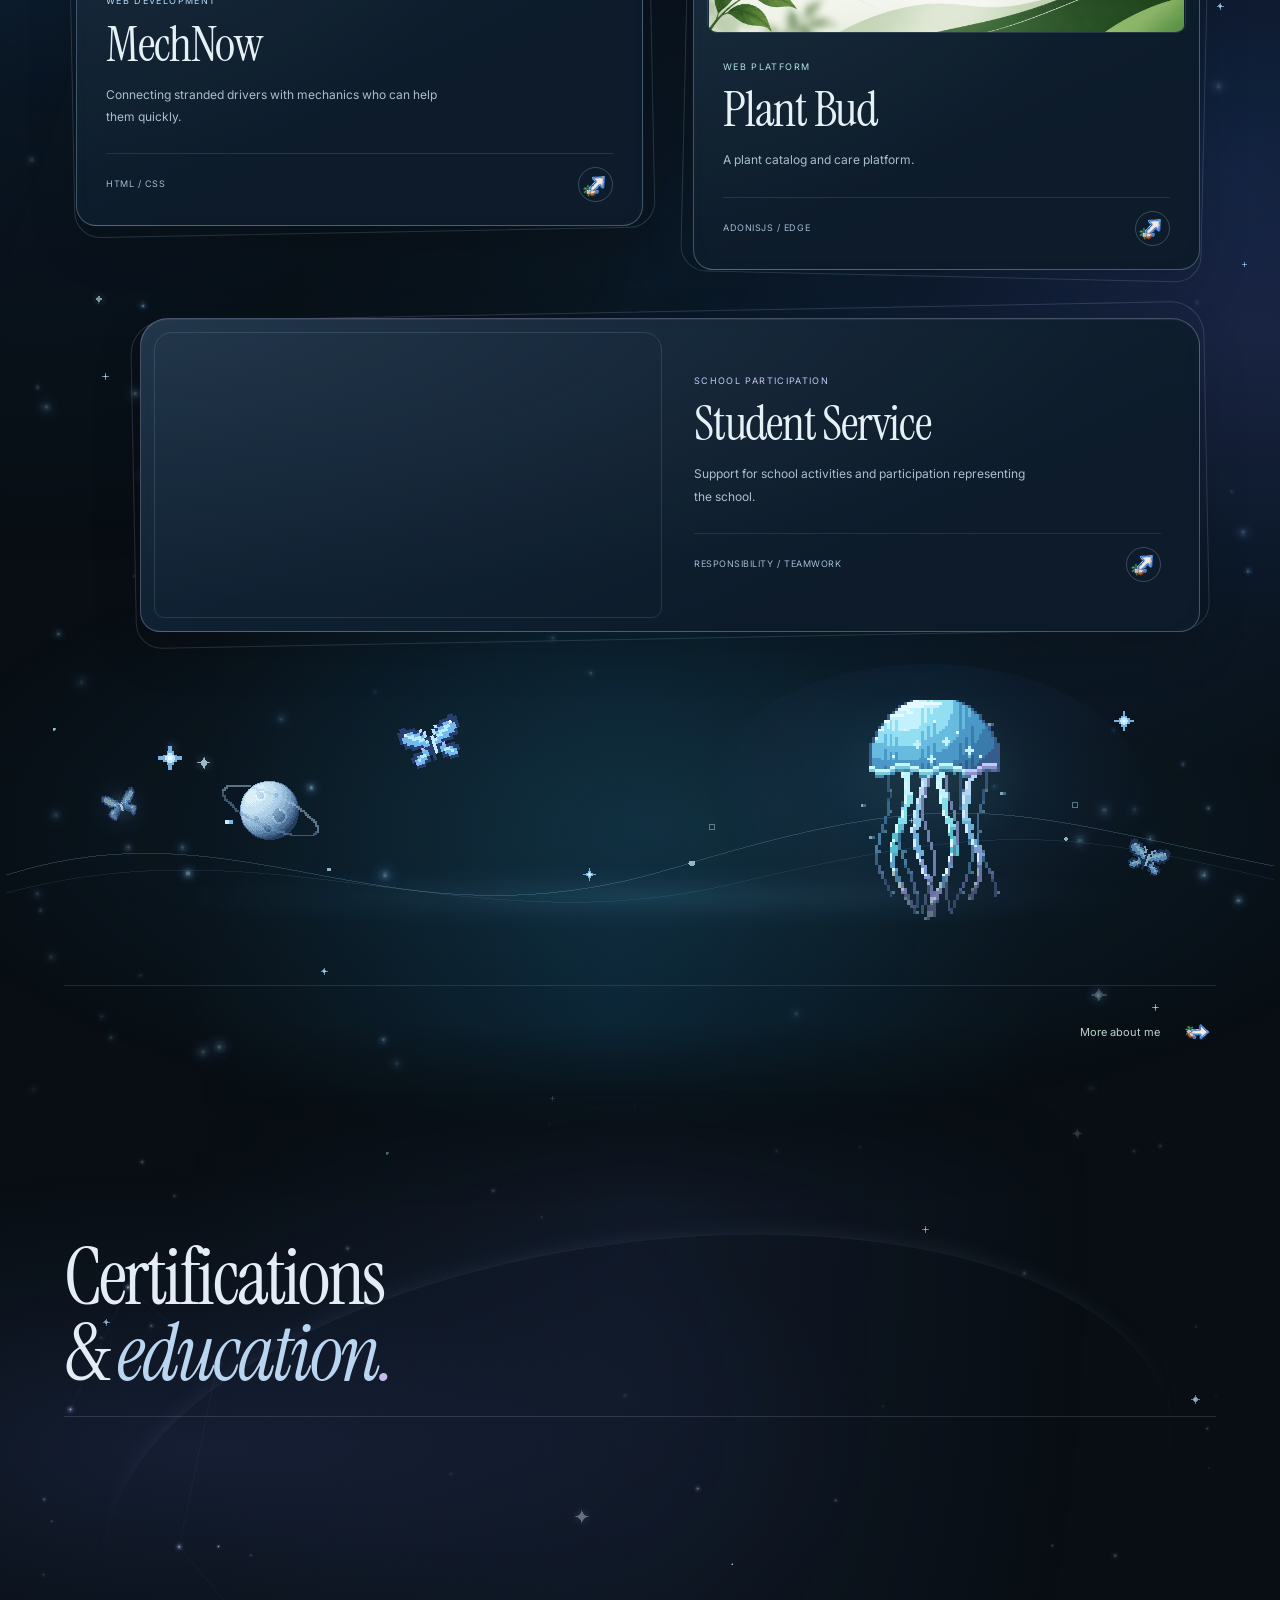
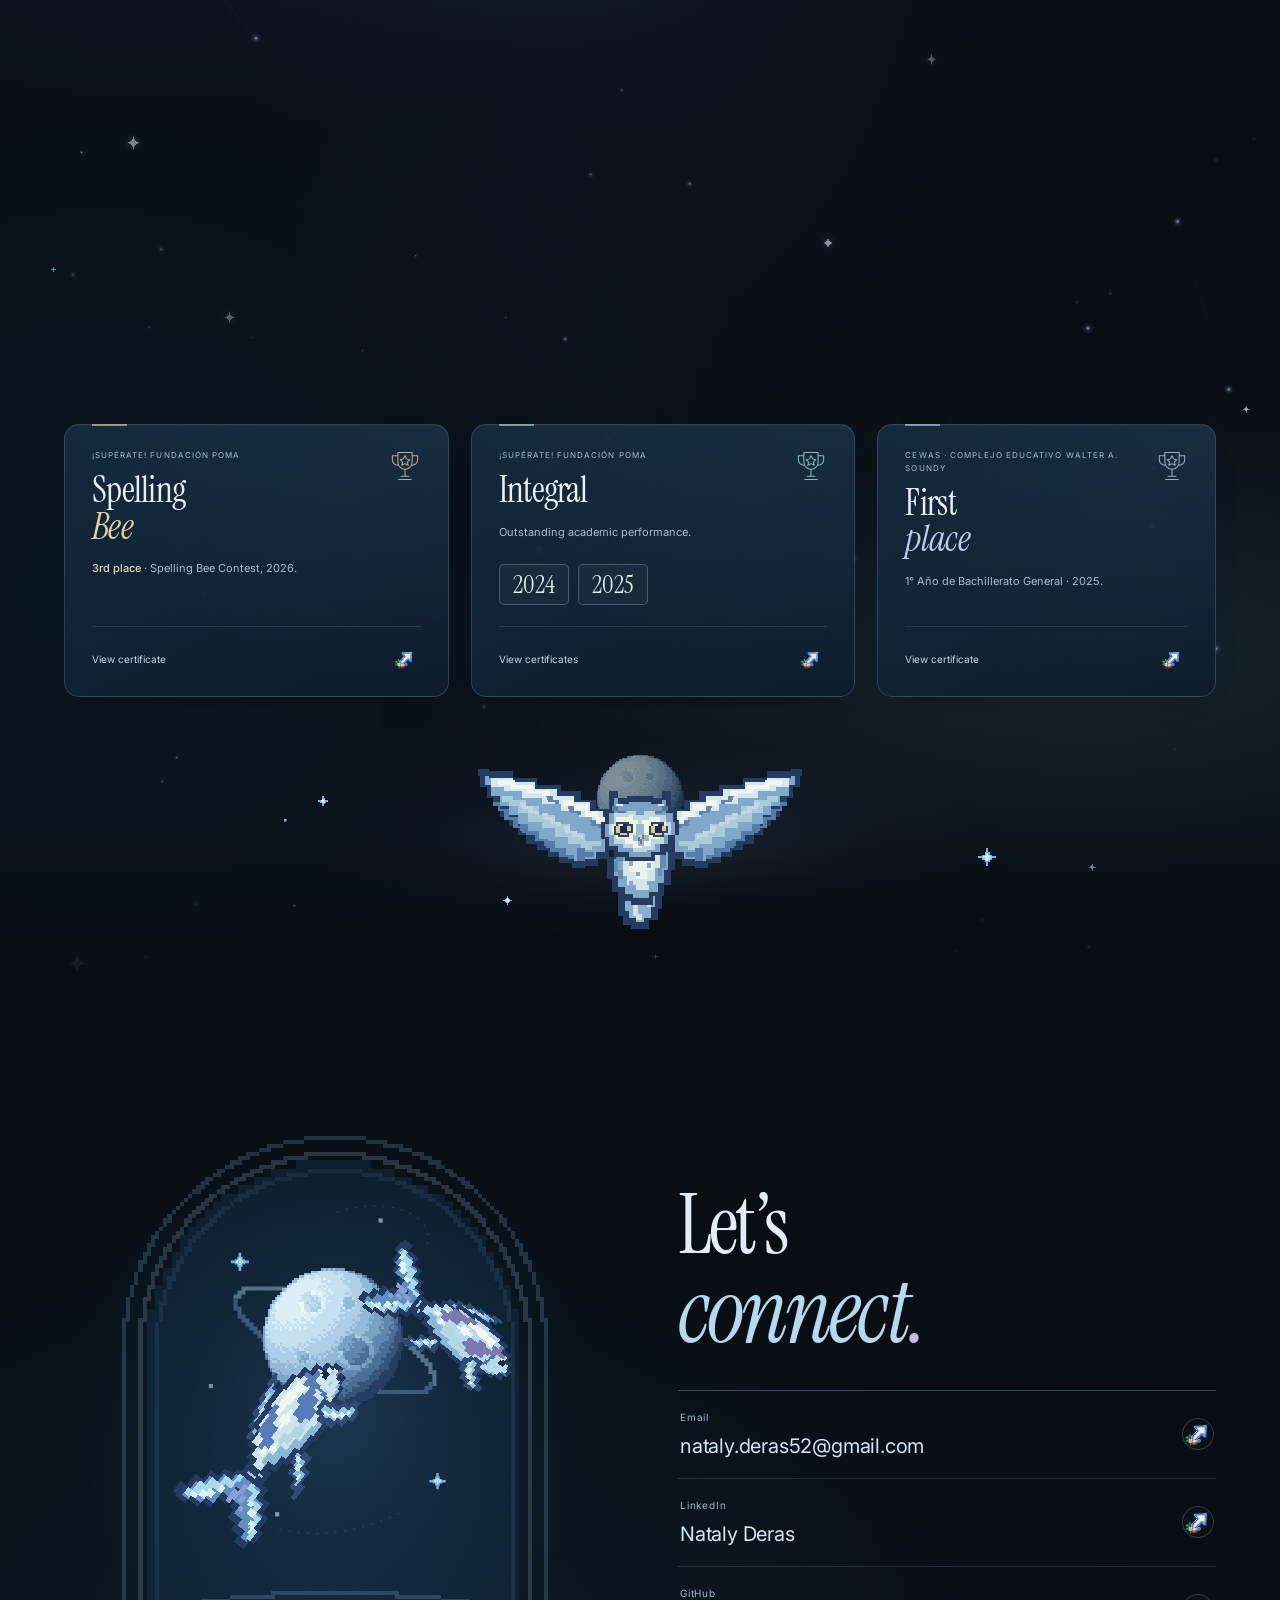
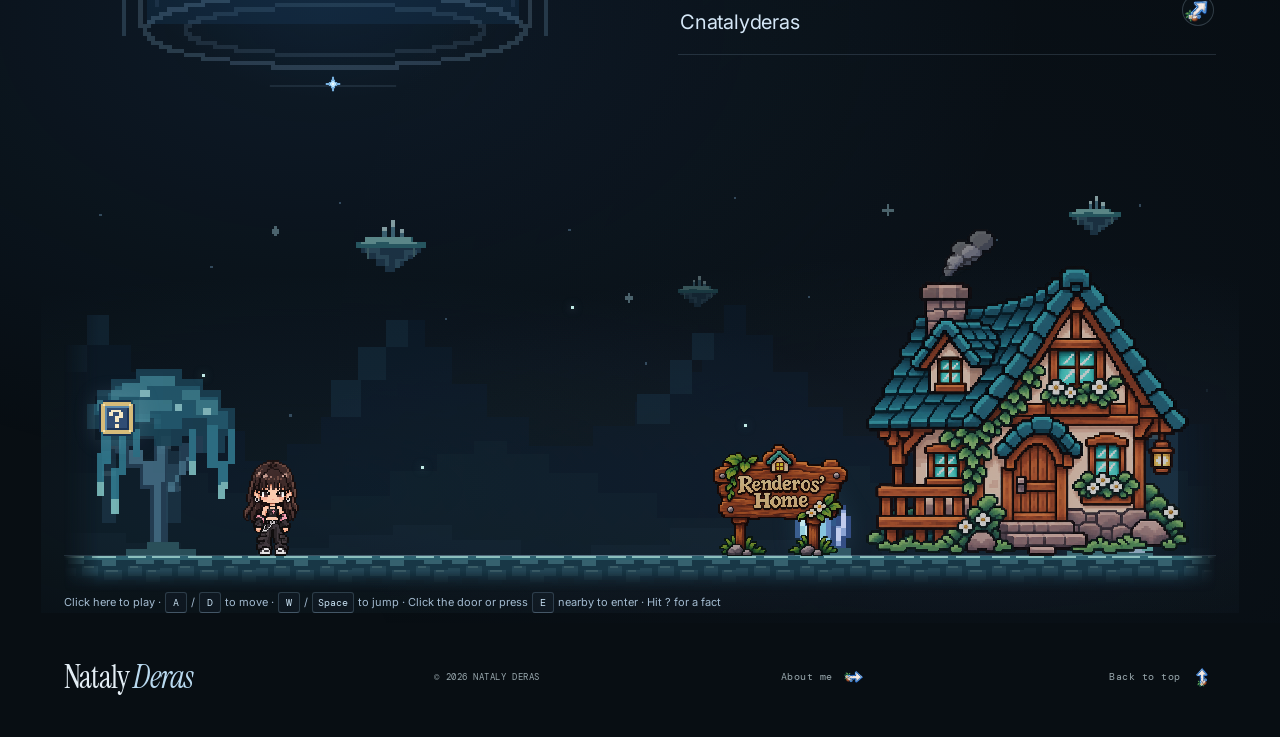
==== commit e8686fe5: "Temporal Corrections Solamente eliminar las etiquetas de comentarios para revelar los score de Excel" ====
--- a/index.html
+++ b/index.html
@@ -306,14 +306,14 @@
                         <a class="certificate-open" data-certificate-open="excel-expert" href="#certificate-excel-expert" aria-haspopup="dialog" aria-controls="certificate-dialog" aria-label="View certificate: Excel Expert">
                             <div class="certificate-card-top"><span class="certificate-glyph" aria-hidden="true"><svg viewBox="0 0 48 48" fill="none" stroke="currentColor" stroke-width="1.3" stroke-linecap="round" stroke-linejoin="round"><path d="M9 12h25v27H9zM9 20h25M17 20v19M9 29h25M34 6v4m0 4v4m-6-6h4m4 0h4"/><path d="m25 29 3 3 6-8"/></svg></span></div>
                             <div class="certificate-card-copy"><span class="certificate-kind">MICROSOFT OFFICE SPECIALIST</span><h3>Excel <em>Expert</em></h3><p>Microsoft Office Specialist certification.</p></div>
-                            <div class="certificate-card-footer"><span class="certificate-result"><strong>727</strong><span>points</span></span><span class="certificate-card-action">View PDF <span aria-hidden="true"><img class="site-arrow site-arrow--ne" src="assets/arrow.png" alt="" aria-hidden="true" width="36" height="36" decoding="async"></span></span></div>
+                           <!-- <div class="certificate-card-footer"><span class="certificate-result"><strong>727</strong><span>points</span></span><span class="certificate-card-action">View PDF <span aria-hidden="true"><img class="site-arrow site-arrow--ne" src="assets/arrow.png" alt="" aria-hidden="true" width="36" height="36" decoding="async"></span></span></div> -->
                         </a>
                     </article>
                     <article class="certificate-card certificate-card--excel" data-reveal>
                         <a class="certificate-open" data-certificate-open="excel" href="#certificate-excel" aria-haspopup="dialog" aria-controls="certificate-dialog" aria-label="View certificate: Excel certification">
                             <div class="certificate-card-top"><span class="certificate-glyph" aria-hidden="true"><svg viewBox="0 0 48 48" fill="none" stroke="currentColor" stroke-width="1.3" stroke-linecap="round" stroke-linejoin="round"><path d="M10 9h28v30H10zM10 18h28M10 28h28M19 18v21M29 18v21"/></svg></span></div>
                             <div class="certificate-card-copy"><span class="certificate-kind">EXCEL</span><h3>Excel <em>certification</em></h3><p>Excel assessment.</p></div>
-                            <div class="certificate-card-footer"><span class="certificate-result"><strong>900</strong><span>points</span></span><span class="certificate-card-action">View PDF <span aria-hidden="true"><img class="site-arrow site-arrow--ne" src="assets/arrow.png" alt="" aria-hidden="true" width="36" height="36" decoding="async"></span></span></div>
+                          <!--  <div class="certificate-card-footer"><span class="certificate-result"><strong>900</strong><span>points</span></span><span class="certificate-card-action">View PDF <span aria-hidden="true"><img class="site-arrow site-arrow--ne" src="assets/arrow.png" alt="" aria-hidden="true" width="36" height="36" decoding="async"></span></span></div> -->
                         </a>
                     </article>
                     <article class="certificate-card certificate-card--meta" data-reveal>
@@ -355,7 +355,7 @@
                         <div class="certificate-assessment">
                             <span class="certificate-kind">ENGLISH</span>
                             <div class="certificate-assessment-copy"><h3 id="toeic-title">TOEIC</h3><p>Listening and Reading</p></div>
-                            <div class="certificate-toeic-score"><span>Approximate score</span><strong>≈ 600</strong><span>points</span></div>
+                           <!-- <div class="certificate-toeic-score"><span>Approximate score</span><strong>≈ 600</strong><span>points</span></div> -->
                             <div class="certificate-assessment-marks" aria-hidden="true"><svg viewBox="0 0 32 32" fill="none" stroke="currentColor"><path d="M6 19v-5a10 10 0 0 1 20 0v5M6 17H4v8h5v-8H6Zm20 0h2v8h-5v-8h3Z"/></svg><span></span><svg viewBox="0 0 32 32" fill="none" stroke="currentColor"><path d="M16 9c-4-3-9-3-13-2v19c4-1 9-1 13 2 4-3 9-3 13-2V7c-4-1-9-1-13 2Zm0 0v19M7 12l5 1m-5 5 5 1m8-6 5-1m-5 7 5-1"/></svg></div>
                         </div>
                     </article>
